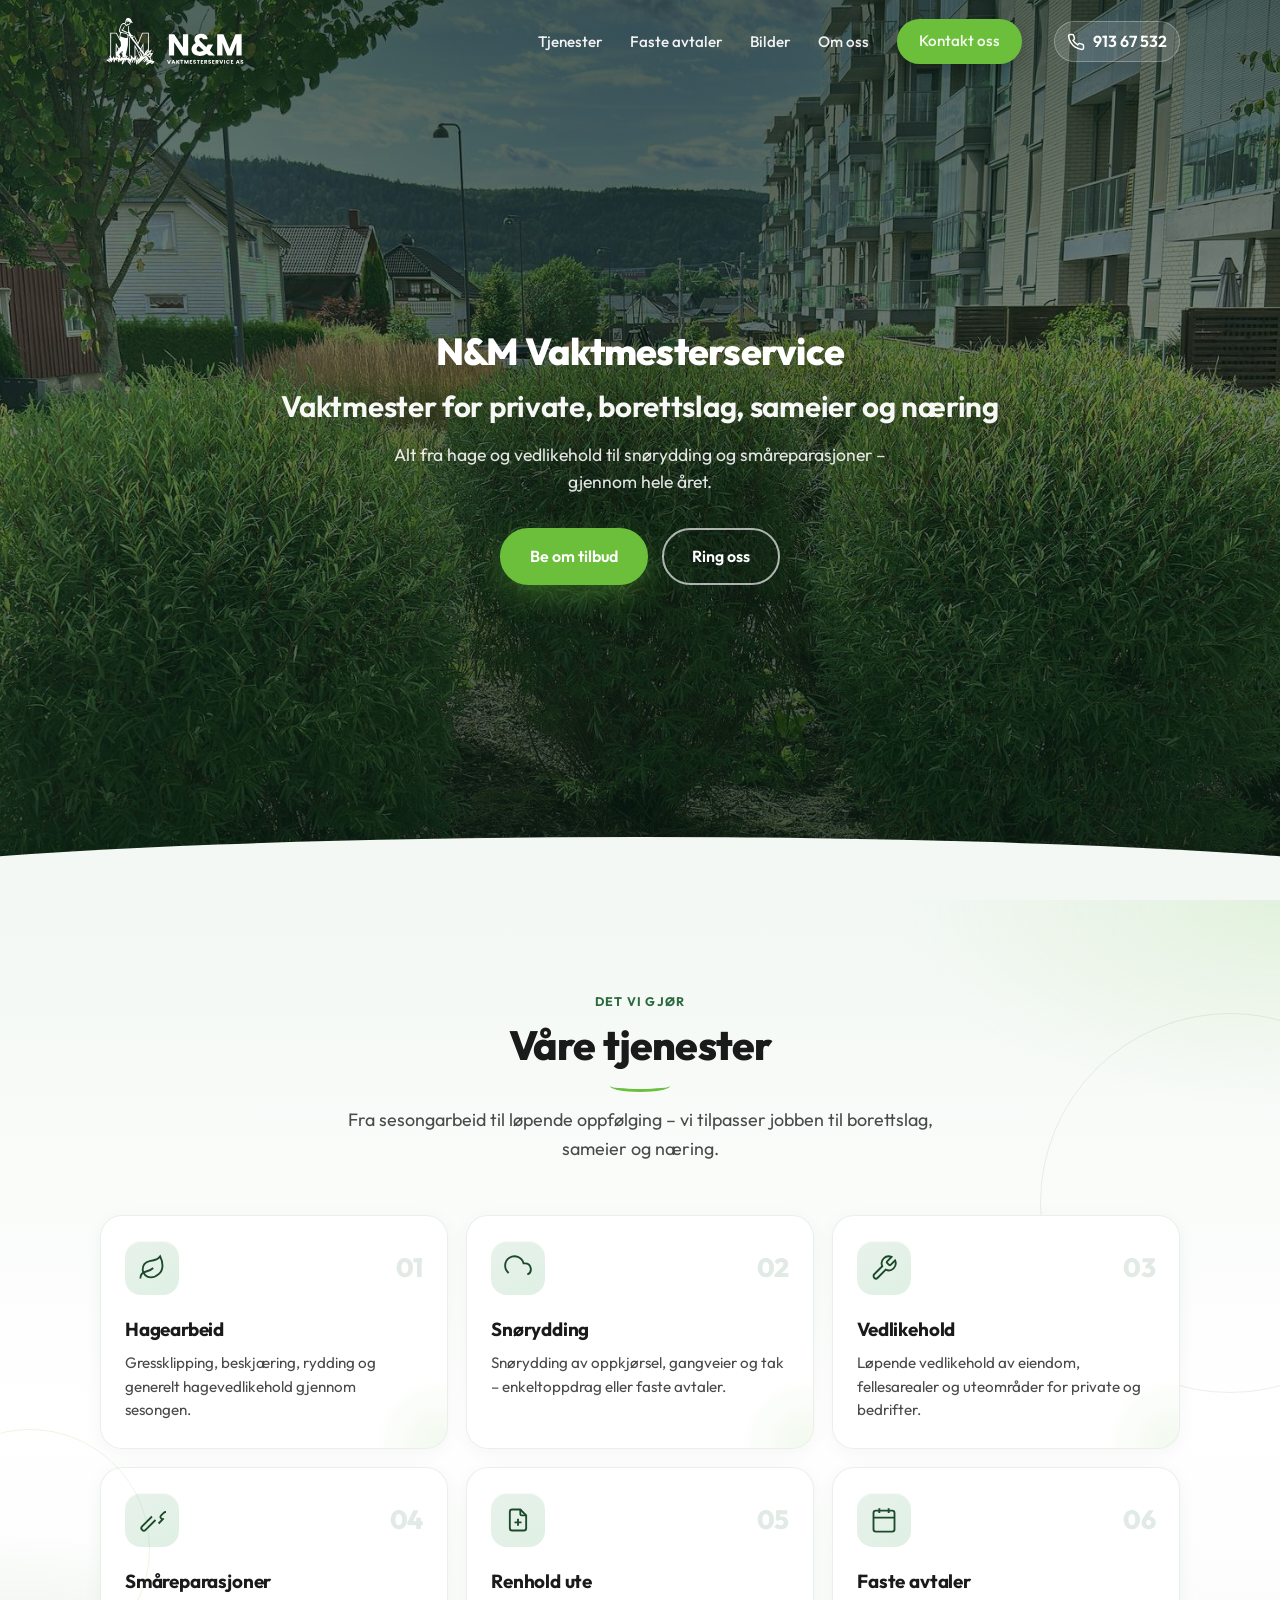
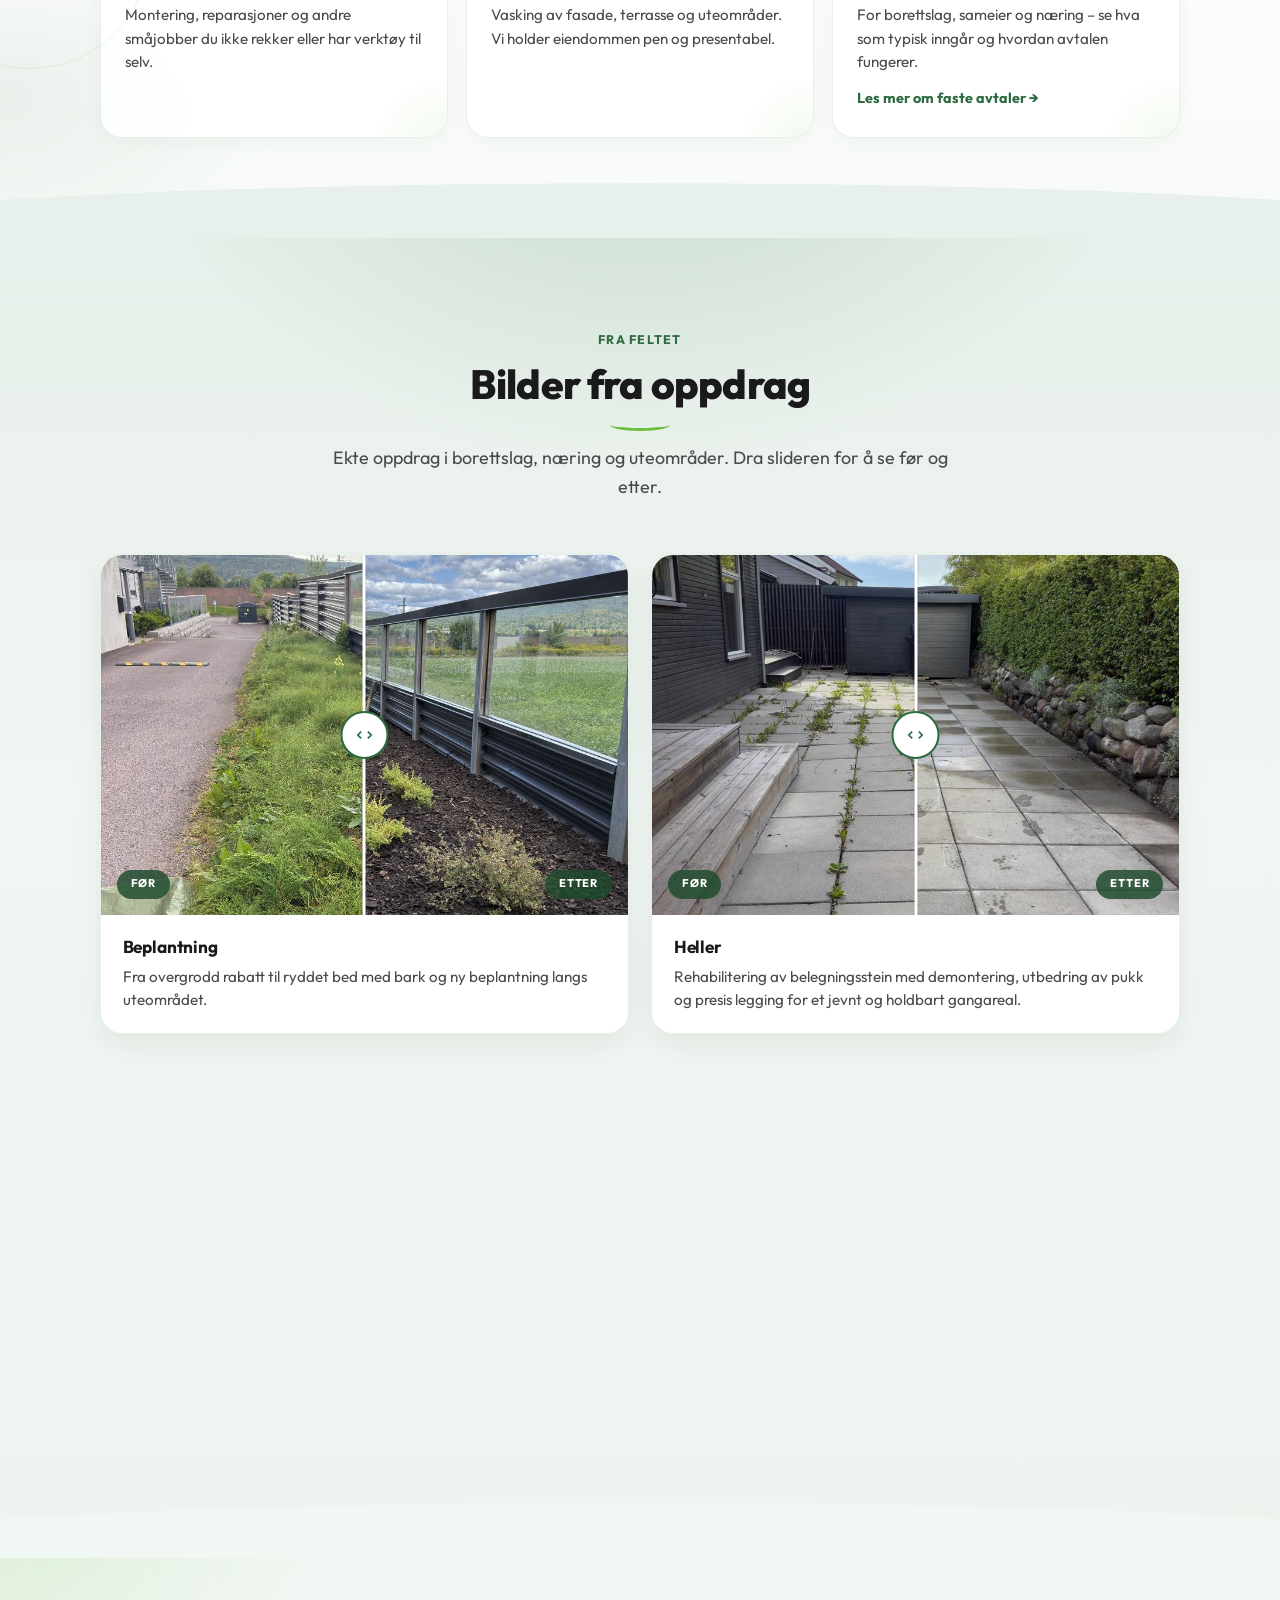
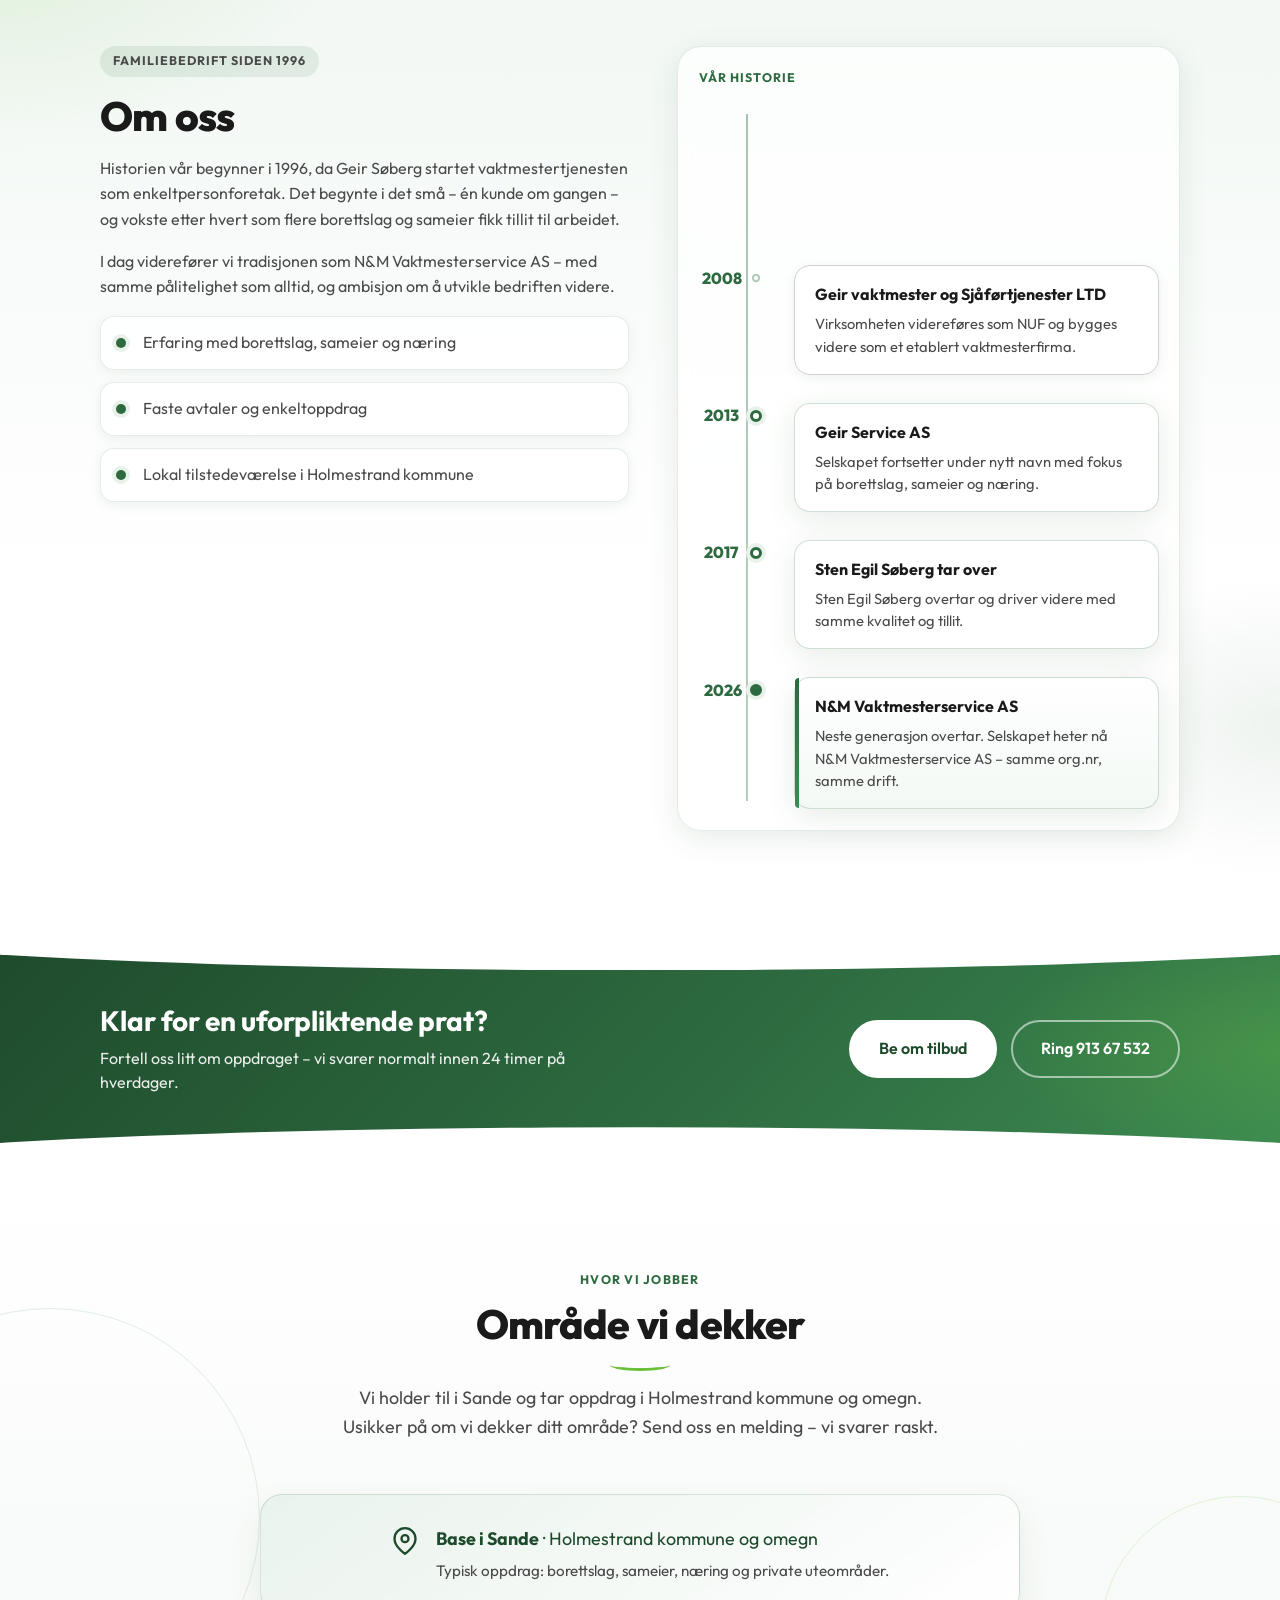
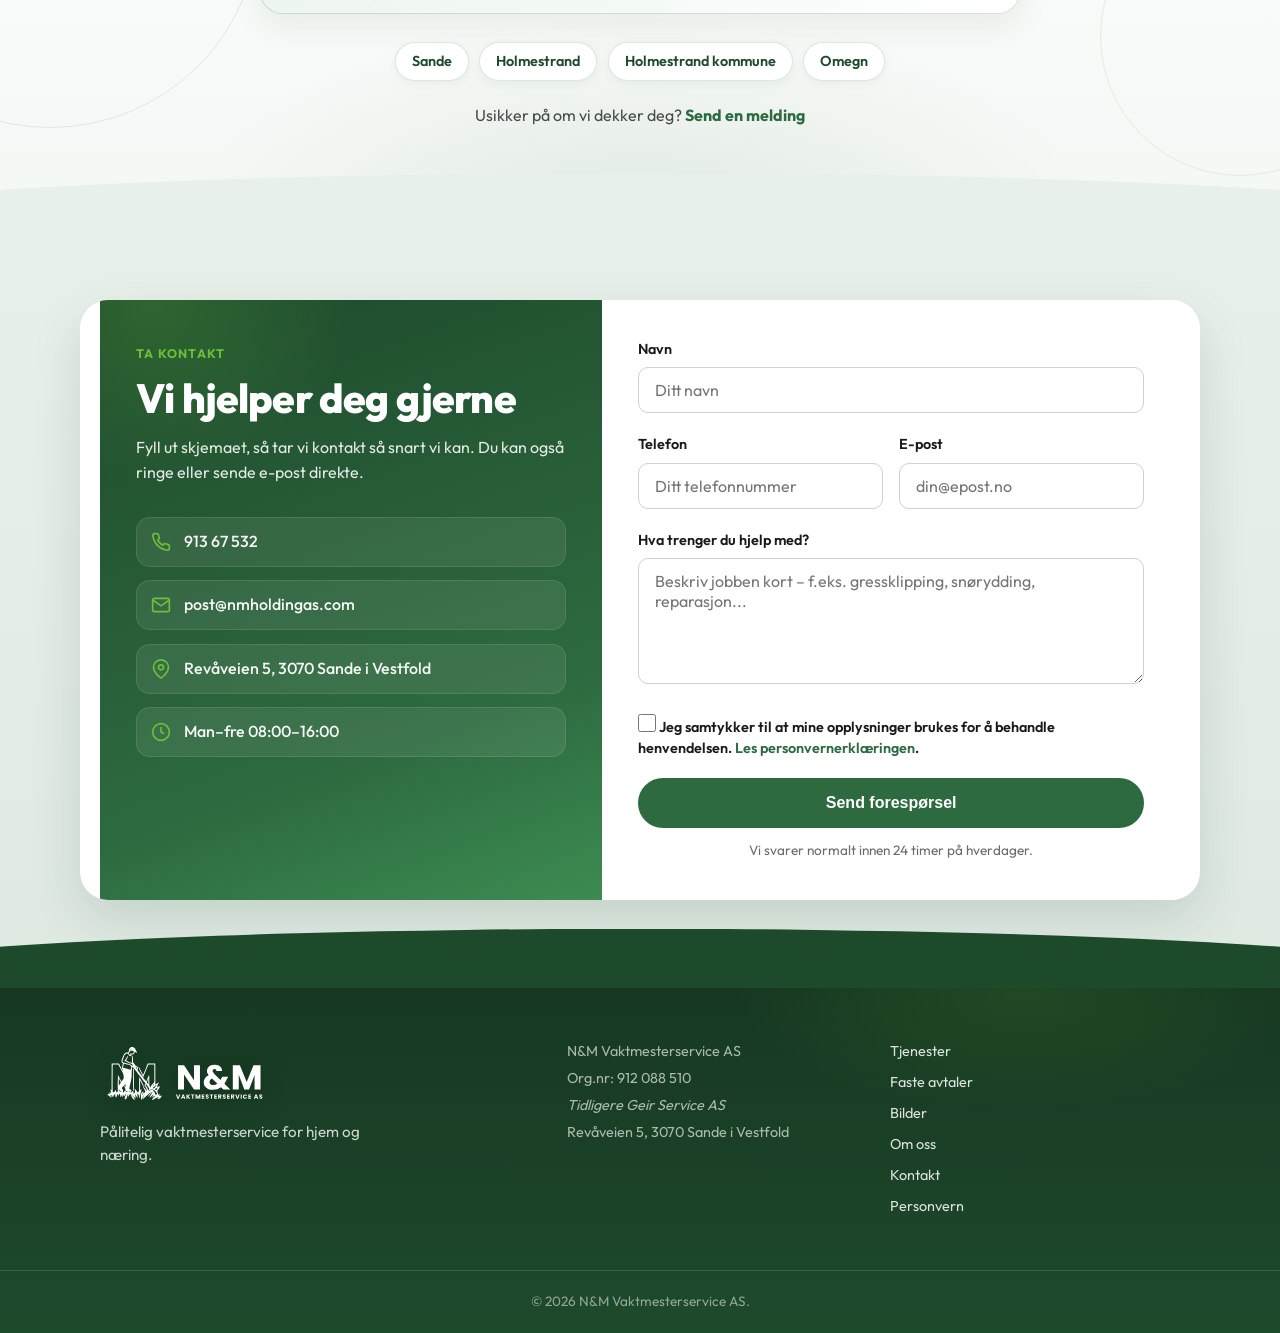
==== index.html @ 5c8522ea "Update legal name to N&M Vaktmesterservice AS after the name change. Keep Geir Service AS as the for" ====
<!DOCTYPE html>
<html lang="nb">
<head>
  <meta charset="UTF-8">
  <meta name="viewport" content="width=device-width, initial-scale=1.0">
  <meta name="description" content="Vaktmester i Sande og Holmestrand kommune. N&M Vaktmesterservice AS tilbyr vedlikehold, snørydding og faste avtaler for borettslag, sameier og næring – siden 1996. Be om tilbud.">
  <meta name="robots" content="index, follow">
  <link rel="canonical" href="https://nmvaktmester.no/">
  <title>Vaktmester Sande &amp; Holmestrand | N&amp;M Vaktmesterservice AS</title>

  <!-- Open Graph (deling i Messenger, Facebook osv.) -->
  <meta property="og:type" content="website">
  <meta property="og:locale" content="nb_NO">
  <meta property="og:site_name" content="N&M Vaktmesterservice AS">
  <meta property="og:title" content="Vaktmester Sande &amp; Holmestrand | N&M Vaktmesterservice AS">
  <meta property="og:description" content="Vedlikehold, snørydding og faste avtaler for borettslag, sameier og næring. Lokal vaktmester siden 1996.">
  <meta property="og:url" content="https://nmvaktmester.no/">
  <meta property="og:image" content="https://nmvaktmester.no/assets/hero/hedge.jpg">
  <meta property="og:image:width" content="1920">
  <meta property="og:image:height" content="1080">

  <!-- Twitter / X -->
  <meta name="twitter:card" content="summary_large_image">
  <meta name="twitter:title" content="Vaktmester Sande &amp; Holmestrand | N&M Vaktmesterservice AS">
  <meta name="twitter:description" content="Vedlikehold, snørydding og faste avtaler for borettslag, sameier og næring. Lokal vaktmester siden 1996.">
  <meta name="twitter:image" content="https://nmvaktmester.no/assets/hero/hedge.jpg">
  <meta name="theme-color" content="#1e4a2c">
  <link rel="preconnect" href="https://fonts.googleapis.com">
  <link rel="preconnect" href="https://fonts.gstatic.com" crossorigin>
  <link href="https://fonts.googleapis.com/css2?family=Outfit:wght@400;500;600;700;800&display=swap" rel="stylesheet">
  <link rel="stylesheet" href="css/style.css">
  <link rel="icon" href="assets/logo/favicon-32.png" type="image/png" sizes="32x32">
  <link rel="apple-touch-icon" href="assets/logo/favicon-180.png">
  <script type="application/ld+json">
  {
    "@context": "https://schema.org",
    "@type": "LocalBusiness",
    "name": "N&M Vaktmesterservice AS",
    "legalName": "N&M Vaktmesterservice AS",
    "alternateName": "Geir Service AS",
    "url": "https://nmvaktmester.no/",
    "telephone": "+4791367532",
    "email": "post@nmholdingas.com",
    "image": "https://nmvaktmester.no/assets/hero/hedge.jpg",
    "description": "Lokal vaktmester i Sande og Holmestrand kommune. Vedlikehold, snørydding og faste avtaler for borettslag, sameier og næring – siden 1996.",
    "address": {
      "@type": "PostalAddress",
      "streetAddress": "Revåveien 5",
      "postalCode": "3070",
      "addressLocality": "Sande i Vestfold",
      "addressRegion": "Vestfold",
      "addressCountry": "NO"
    },
    "areaServed": [
      { "@type": "City", "name": "Sande" },
      { "@type": "City", "name": "Holmestrand" }
    ],
    "openingHoursSpecification": {
      "@type": "OpeningHoursSpecification",
      "dayOfWeek": ["Monday", "Tuesday", "Wednesday", "Thursday", "Friday"],
      "opens": "08:00",
      "closes": "16:00"
    }
  }
  </script>
</head>
<body>

  <div class="scroll-progress" aria-hidden="true">
    <div class="scroll-progress__bar" id="scroll-progress-bar"></div>
  </div>

  <!-- Header -->
  <header class="header">
    <div class="container header__inner">
      <a href="#top" class="header__logo" aria-label="N&M Vaktmesterservice AS">
        <span class="header__logo-marks" aria-hidden="true">
          <img src="assets/logo/logo-hoved-white.svg" alt="" class="header__logo-full header__logo-mark--white" width="150" height="60">
          <img src="assets/logo/logo-hoved-green.svg" alt="" class="header__logo-full header__logo-mark--green" width="150" height="60">
        </span>
      </a>

      <button class="header__menu-btn" aria-label="Åpne meny" aria-expanded="false">
        <span></span>
        <span></span>
        <span></span>
      </button>

      <nav class="header__nav">
        <ul class="header__links">
          <li><a href="#tjenester">Tjenester</a></li>
          <li><a href="faste-avtaler.html">Faste avtaler</a></li>
          <li><a href="#bilder">Bilder</a></li>
          <li><a href="#om-oss">Om oss</a></li>
          <li><a href="#kontakt" class="btn btn--small">Kontakt oss</a></li>
        </ul>
        <a href="tel:+4791367532" class="header__phone">
          <svg width="18" height="18" viewBox="0 0 24 24" fill="none" stroke="currentColor" stroke-width="2" aria-hidden="true">
            <path d="M22 16.92v3a2 2 0 0 1-2.18 2 19.79 19.79 0 0 1-8.63-3.07 19.5 19.5 0 0 1-6-6 19.79 19.79 0 0 1-3.07-8.67A2 2 0 0 1 4.11 2h3a2 2 0 0 1 2 1.72c.127.96.361 1.903.7 2.81a2 2 0 0 1-.45 2.11L8.09 9.91a16 16 0 0 0 6 6l1.27-1.27a2 2 0 0 1 2.11-.45c.907.339 1.85.573 2.81.7A2 2 0 0 1 22 16.92z"/>
          </svg>
          913 67 532
        </a>
      </nav>
    </div>
  </header>

  <!-- Hero -->
  <section class="hero" id="top">
    <div class="hero__media" aria-hidden="true">
      <img
        class="hero__media-img"
        src="assets/hero/hedge.jpg"
        alt=""
        width="1920"
        height="1080"
        fetchpriority="high"
      >
    </div>
    <div class="hero__overlay" aria-hidden="true"></div>

    <div class="container hero__inner">
      <div class="hero__content">
        <p class="hero__brand">N&amp;M Vaktmesterservice</p>
        <h1 class="hero__title">Vaktmester for private, borettslag, sameier og næring</h1>
        <p class="hero__text">
          Alt fra hage og vedlikehold til snørydding og småreparasjoner – gjennom hele året.
        </p>
        <div class="hero__actions">
          <a href="#kontakt" class="btn btn--accent">Be om tilbud</a>
          <a href="tel:+4791367532" class="btn btn--ghost-light">Ring oss</a>
        </div>
      </div>
    </div>
    <div class="curve curve--bottom" aria-hidden="true"></div>
  </section>

  <main>

    <!-- Tjenester -->
    <section class="section section--services" id="tjenester">
      <div class="container">
        <div class="section__header section__header--center">
          <p class="section__eyebrow">Det vi gjør</p>
          <h2 class="section__title">Våre tjenester</h2>
          <p class="section__intro">Fra sesongarbeid til løpende oppfølging – vi tilpasser jobben til borettslag, sameier og næring.</p>
        </div>

        <div class="services">
          <article class="service-card">
            <div class="service-card__top">
              <div class="service-card__icon">
                <svg width="28" height="28" viewBox="0 0 24 24" fill="none" stroke="currentColor" stroke-width="1.6" aria-hidden="true">
                  <path d="M11 20A7 7 0 0 1 9.8 6.1C15.5 5 17 4.48 19 2c1 2 2 4.18 2 8 0 5.5-4.78 10-10 10z"/>
                  <path d="M2 21c0-3 1.85-5.36 5.08-6C9.5 14.52 12 13 13 12"/>
                </svg>
              </div>
              <span class="service-card__num">01</span>
            </div>
            <h3 class="service-card__title">Hagearbeid</h3>
            <p class="service-card__text">Gressklipping, beskjæring, rydding og generelt hagevedlikehold gjennom sesongen.</p>
          </article>

          <article class="service-card">
            <div class="service-card__top">
              <div class="service-card__icon">
                <svg width="28" height="28" viewBox="0 0 24 24" fill="none" stroke="currentColor" stroke-width="1.6" aria-hidden="true">
                  <path d="M20 17.58A5 5 0 0 0 18 8h-1.26A8 8 0 1 0 4 16.25"/>
                  <path d="M8 16h.01M12 18h.01M16 16h.01M8 20h.01M12 22h.01M16 20h.01"/>
                </svg>
              </div>
              <span class="service-card__num">02</span>
            </div>
            <h3 class="service-card__title">Snørydding</h3>
            <p class="service-card__text">Snørydding av oppkjørsel, gangveier og tak – enkeltoppdrag eller faste avtaler.</p>
          </article>

          <article class="service-card">
            <div class="service-card__top">
              <div class="service-card__icon">
                <svg width="28" height="28" viewBox="0 0 24 24" fill="none" stroke="currentColor" stroke-width="1.6" aria-hidden="true">
                  <path d="M14.7 6.3a1 1 0 0 0 0 1.4l1.6 1.6a1 1 0 0 0 1.4 0l3.77-3.77a6 6 0 0 1-7.94 7.94l-6.91 6.91a2.12 2.12 0 0 1-3-3l6.91-6.91a6 6 0 0 1 7.94-7.94l-3.76 3.76z"/>
                </svg>
              </div>
              <span class="service-card__num">03</span>
            </div>
            <h3 class="service-card__title">Vedlikehold</h3>
            <p class="service-card__text">Løpende vedlikehold av eiendom, fellesarealer og uteområder for private og bedrifter.</p>
          </article>

          <article class="service-card">
            <div class="service-card__top">
              <div class="service-card__icon">
                <svg width="28" height="28" viewBox="0 0 24 24" fill="none" stroke="currentColor" stroke-width="1.6" aria-hidden="true">
                  <path d="M15 12l-8.5 8.5c-.83.83-2.17.83-3 0h0c-.83-.83-.83-2.17 0-3L12 9"/>
                  <path d="M17.64 15L22 10.64"/>
                  <path d="M20.91 11.7l-1.25-1.25c-.6-.6-.6-1.56 0-2.16l2.6-2.6a2 2 0 0 1 2.83 0l1.25 1.25"/>
                </svg>
              </div>
              <span class="service-card__num">04</span>
            </div>
            <h3 class="service-card__title">Småreparasjoner</h3>
            <p class="service-card__text">Montering, reparasjoner og andre småjobber du ikke rekker eller har verktøy til selv.</p>
          </article>

          <article class="service-card">
            <div class="service-card__top">
              <div class="service-card__icon">
                <svg width="28" height="28" viewBox="0 0 24 24" fill="none" stroke="currentColor" stroke-width="1.6" aria-hidden="true">
                  <path d="M14 3v4a1 1 0 0 0 1 1h4"/>
                  <path d="M17 21H7a2 2 0 0 1-2-2V5a2 2 0 0 1 2-2h7l5 5v11a2 2 0 0 1-2 2z"/>
                  <path d="M12 11v6M9 14h6"/>
                </svg>
              </div>
              <span class="service-card__num">05</span>
            </div>
            <h3 class="service-card__title">Renhold ute</h3>
            <p class="service-card__text">Vasking av fasade, terrasse og uteområder. Vi holder eiendommen pen og presentabel.</p>
          </article>

          <a href="faste-avtaler.html" class="service-card service-card--link">
            <div class="service-card__top">
              <div class="service-card__icon">
                <svg width="28" height="28" viewBox="0 0 24 24" fill="none" stroke="currentColor" stroke-width="1.6" aria-hidden="true">
                  <rect x="3" y="4" width="18" height="18" rx="2"/>
                  <path d="M16 2v4M8 2v4M3 10h18"/>
                  <path d="M8 14h.01M12 14h.01M16 14h.01M8 18h.01M12 18h.01"/>
                </svg>
              </div>
              <span class="service-card__num">06</span>
            </div>
            <h3 class="service-card__title">Faste avtaler</h3>
            <p class="service-card__text">For borettslag, sameier og næring – se hva som typisk inngår og hvordan avtalen fungerer.</p>
            <span class="service-card__cta">Les mer om faste avtaler →</span>
          </a>
        </div>
      </div>
      <div class="curve curve--bottom" aria-hidden="true"></div>
    </section>

    <!-- Bilder -->
    <section class="section section--work" id="bilder">
      <div class="container">
        <div class="section__header section__header--center">
          <p class="section__eyebrow">Fra feltet</p>
          <h2 class="section__title">Bilder fra oppdrag</h2>
          <p class="section__intro">Ekte oppdrag i borettslag, næring og uteområder. Dra slideren for å se før og etter.</p>
        </div>

        <div class="work">
          <div class="work-gallery">
            <figure class="work-card work-card--compare">
              <div class="work-card__image">
                <div class="compare compare--hint" aria-label="Før og etter beplantning. Dra for å se forskjellen.">
                  <img class="compare__before" src="assets/arbeid/beplantning-foer.jpg" alt="Før: overgrodd rabatt med ugress langs gjerde" width="900" height="1200">
                  <img class="compare__after" src="assets/arbeid/beplantning-etter.jpg" alt="" width="900" height="1200" aria-hidden="true">
                  <div class="compare__divider" aria-hidden="true">
                    <div class="compare__handle">
                      <svg width="20" height="20" viewBox="0 0 24 24" fill="none" stroke="currentColor" stroke-width="2" aria-hidden="true">
                        <path d="M8 8l-4 4 4 4M16 8l4 4-4 4"/>
                      </svg>
                    </div>
                  </div>
                  <span class="compare__label compare__label--before">Før</span>
                  <span class="compare__label compare__label--after">Etter</span>
                </div>
              </div>
              <figcaption class="work-card__caption">
                <h3 class="work-card__title">Beplantning</h3>
                <p class="work-card__text">Fra overgrodd rabatt til ryddet bed med bark og ny beplantning langs uteområdet.</p>
              </figcaption>
            </figure>

            <figure class="work-card work-card--compare">
              <div class="work-card__image">
                <div class="compare compare--hint" aria-label="Før og etter sammenligning. Dra for å se forskjellen.">
                  <img class="compare__before" src="assets/arbeid/foer-etter-before.jpg" alt="Før opprydding av heller" width="900" height="1200">
                  <img class="compare__after" src="assets/arbeid/foer-etter-after.jpg" alt="" width="900" height="1200" aria-hidden="true">
                  <div class="compare__divider" aria-hidden="true">
                    <div class="compare__handle">
                      <svg width="20" height="20" viewBox="0 0 24 24" fill="none" stroke="currentColor" stroke-width="2" aria-hidden="true">
                        <path d="M8 8l-4 4 4 4M16 8l4 4-4 4"/>
                      </svg>
                    </div>
                  </div>
                  <span class="compare__label compare__label--before">Før</span>
                  <span class="compare__label compare__label--after">Etter</span>
                </div>
              </div>
              <figcaption class="work-card__caption">
                <h3 class="work-card__title">Heller</h3>
                <p class="work-card__text">Rehabilitering av belegningsstein med demontering, utbedring av pukk og presis legging for et jevnt og holdbart gangareal.</p>
              </figcaption>
            </figure>

            <figure class="work-card">
              <div class="work-card__image">
                <img src="assets/arbeid/hekktrimming.jpg" alt="Hekktrimming ved borettslag" width="768" height="1024" loading="lazy">
              </div>
              <figcaption class="work-card__caption">
                <h3 class="work-card__title">Hekk og vegetasjon</h3>
                <p class="work-card__text">Hekktrimming og stell av grøntarealer for borettslag og sameier i området.</p>
              </figcaption>
            </figure>

            <figure class="work-card">
              <div class="work-card__image">
                <img src="assets/arbeid/uteomrade-vedlikehold.jpg" alt="Vedlikehold av blomsterbed ved næringsbygg" width="768" height="1024" loading="lazy">
              </div>
              <figcaption class="work-card__caption">
                <h3 class="work-card__title">Uteområder og næring</h3>
                <p class="work-card__text">Vedlikehold av utearealer for næring og fellesområder – gjennom hele sesongen.</p>
              </figcaption>
            </figure>
          </div>
        </div>
      </div>
      <div class="curve curve--bottom" aria-hidden="true"></div>
    </section>

    <!-- Om oss -->
    <section class="section section--about" id="om-oss">
      <div class="container about">
        <div class="about__content">
          <p class="about__label">Familiebedrift siden 1996</p>
          <h2 class="section__title">Om oss</h2>
          <p>
            Historien vår begynner i 1996, da Geir Søberg startet vaktmestertjenesten som enkeltpersonforetak.
            Det begynte i det små – én kunde om gangen – og vokste etter hvert som flere borettslag
            og sameier fikk tillit til arbeidet.
          </p>
          <p>
            I dag viderefører vi tradisjonen som N&amp;M Vaktmesterservice AS – med samme pålitelighet
            som alltid, og ambisjon om å utvikle bedriften videre.
          </p>

          <ul class="about__list">
            <li>Erfaring med borettslag, sameier og næring</li>
            <li>Faste avtaler og enkeltoppdrag</li>
            <li>Lokal tilstedeværelse i Holmestrand kommune</li>
          </ul>
        </div>

        <div class="about__timeline-wrap">
          <p class="about__timeline-label">Vår historie</p>
          <div class="timeline" aria-label="Bedriftens historie">
            <article class="timeline__item">
              <span class="timeline__year">1996</span>
              <div class="timeline__content">
                <h3 class="timeline__title">Geir Søberg grunnlegger</h3>
                <p>Vaktmestertjenesten startes som enkeltpersonforetak og vokser gradvis med flere kunder.</p>
              </div>
            </article>

            <article class="timeline__item">
              <span class="timeline__year">2008</span>
              <div class="timeline__content">
                <h3 class="timeline__title">Geir vaktmester og Sjåførtjenester LTD</h3>
                <p>Virksomheten videreføres som NUF og bygges videre som et etablert vaktmesterfirma.</p>
              </div>
            </article>

            <article class="timeline__item">
              <span class="timeline__year">2013</span>
              <div class="timeline__content">
                <h3 class="timeline__title">Geir Service AS</h3>
                <p>Selskapet fortsetter under nytt navn med fokus på borettslag, sameier og næring.</p>
              </div>
            </article>

            <article class="timeline__item">
              <span class="timeline__year">2017</span>
              <div class="timeline__content">
                <h3 class="timeline__title">Sten Egil Søberg tar over</h3>
                <p>Sten Egil Søberg overtar og driver videre med samme kvalitet og tillit.</p>
              </div>
            </article>

            <article class="timeline__item timeline__item--current">
              <span class="timeline__year">2026</span>
              <div class="timeline__content">
                <h3 class="timeline__title">N&amp;M Vaktmesterservice AS</h3>
                <p>Neste generasjon overtar. Selskapet heter nå N&amp;M Vaktmesterservice AS – samme org.nr, samme drift.</p>
              </div>
            </article>
          </div>
        </div>
      </div>
    </section>

    <!-- Tillitsstripe -->
    <section class="trust-strip" aria-label="Be om tilbud">
      <div class="curve curve--top" aria-hidden="true"></div>
      <div class="container trust-strip__inner">
        <div class="trust-strip__copy">
          <h2 class="trust-strip__title">Klar for en uforpliktende prat?</h2>
          <p class="trust-strip__text">
            Fortell oss litt om oppdraget – vi svarer normalt innen 24 timer på hverdager.
          </p>
        </div>
        <div class="trust-strip__actions">
          <a href="#kontakt" class="btn btn--light">Be om tilbud</a>
          <a href="tel:+4791367532" class="btn btn--ghost">Ring 913 67 532</a>
        </div>
      </div>
      <div class="curve curve--bottom" aria-hidden="true"></div>
    </section>

    <!-- Område -->
    <section class="section section--area" id="omrade">
      <div class="container">
        <div class="section__header section__header--center">
          <p class="section__eyebrow">Hvor vi jobber</p>
          <h2 class="section__title">Område vi dekker</h2>
          <p class="section__intro">
            Vi holder til i Sande og tar oppdrag i Holmestrand kommune og omegn.
            Usikker på om vi dekker ditt område? Send oss en melding – vi svarer raskt.
          </p>
        </div>

        <div class="area">
          <div class="area-box">
            <svg width="24" height="24" viewBox="0 0 24 24" fill="none" stroke="currentColor" stroke-width="2" aria-hidden="true">
              <path d="M21 10c0 7-9 13-9 13s-9-6-9-13a9 9 0 0 1 18 0z"/>
              <circle cx="12" cy="10" r="3"/>
            </svg>
            <div>
              <p><strong>Base i Sande</strong> · Holmestrand kommune og omegn</p>
              <p class="area-box__note">Typisk oppdrag: borettslag, sameier, næring og private uteområder.</p>
            </div>
          </div>

          <ul class="area-pills">
            <li>Sande</li>
            <li>Holmestrand</li>
            <li>Holmestrand kommune</li>
            <li>Omegn</li>
          </ul>

          <p class="area-cta">
            Usikker på om vi dekker deg?
            <a href="#kontakt">Send en melding</a>
          </p>
        </div>
      </div>
      <div class="curve curve--bottom" aria-hidden="true"></div>
    </section>

    <!-- Kontakt -->
    <section class="section section--contact" id="kontakt">
      <div class="container contact">
        <div class="contact__info">
          <p class="section__eyebrow section__eyebrow--on-dark">Ta kontakt</p>
          <h2 class="section__title">Vi hjelper deg gjerne</h2>
          <p class="contact__intro">
            Fyll ut skjemaet, så tar vi kontakt så snart vi kan. Du kan også ringe eller sende e-post direkte.
          </p>

          <div class="contact__details">
            <a href="tel:+4791367532" class="contact__item">
              <svg width="20" height="20" viewBox="0 0 24 24" fill="none" stroke="currentColor" stroke-width="2" aria-hidden="true">
                <path d="M22 16.92v3a2 2 0 0 1-2.18 2 19.79 19.79 0 0 1-8.63-3.07 19.5 19.5 0 0 1-6-6 19.79 19.79 0 0 1-3.07-8.67A2 2 0 0 1 4.11 2h3a2 2 0 0 1 2 1.72c.127.96.361 1.903.7 2.81a2 2 0 0 1-.45 2.11L8.09 9.91a16 16 0 0 0 6 6l1.27-1.27a2 2 0 0 1 2.11-.45c.907.339 1.85.573 2.81.7A2 2 0 0 1 22 16.92z"/>
              </svg>
              <span>913 67 532</span>
            </a>
            <a href="mailto:post@nmholdingas.com" class="contact__item">
              <svg width="20" height="20" viewBox="0 0 24 24" fill="none" stroke="currentColor" stroke-width="2" aria-hidden="true">
                <path d="M4 4h16c1.1 0 2 .9 2 2v12c0 1.1-.9 2-2 2H4c-1.1 0-2-.9-2-2V6c0-1.1.9-2 2-2z"/>
                <polyline points="22,6 12,13 2,6"/>
              </svg>
              <span>post@nmholdingas.com</span>
            </a>
            <div class="contact__item">
              <svg width="20" height="20" viewBox="0 0 24 24" fill="none" stroke="currentColor" stroke-width="2" aria-hidden="true">
                <path d="M21 10c0 7-9 13-9 13s-9-6-9-13a9 9 0 0 1 18 0z"/>
                <circle cx="12" cy="10" r="3"/>
              </svg>
              <span>Revåveien 5, 3070 Sande i Vestfold</span>
            </div>
            <div class="contact__item">
              <svg width="20" height="20" viewBox="0 0 24 24" fill="none" stroke="currentColor" stroke-width="2" aria-hidden="true">
                <circle cx="12" cy="12" r="10"/>
                <polyline points="12 6 12 12 16 14"/>
              </svg>
              <span>Man–fre 08:00–16:00</span>
            </div>
          </div>
        </div>

        <form class="contact__form" id="contact-form" action="https://formspree.io/f/mykdepdl" method="POST">
          <input type="hidden" name="_subject" value="Ny forespørsel fra nettsiden">
          <div class="form-group">
            <label for="name">Navn</label>
            <input type="text" id="name" name="name" required placeholder="Ditt navn">
          </div>
          <div class="form-row">
            <div class="form-group">
              <label for="phone">Telefon</label>
              <input type="tel" id="phone" name="phone" required placeholder="Ditt telefonnummer">
            </div>
            <div class="form-group">
              <label for="email">E-post</label>
              <input type="email" id="email" name="email" placeholder="din@epost.no">
            </div>
          </div>
          <div class="form-group">
            <label for="message">Hva trenger du hjelp med?</label>
            <textarea id="message" name="message" rows="5" required placeholder="Beskriv jobben kort – f.eks. gressklipping, snørydding, reparasjon..."></textarea>
          </div>
          <div class="form-group form-consent">
            <label class="form-consent__label">
              <input type="checkbox" name="samtykke" value="Ja" required>
              <span>
                Jeg samtykker til at mine opplysninger brukes for å behandle henvendelsen.
                <a href="personvern.html">Les personvernerklæringen</a>.
              </span>
            </label>
          </div>
          <button type="submit" class="btn btn--full" id="contact-submit">Send forespørsel</button>
          <p class="form-note" id="form-status">Vi svarer normalt innen 24 timer på hverdager.</p>
        </form>
      </div>
      <div class="curve curve--bottom" aria-hidden="true"></div>
    </section>

  </main>

  <!-- Footer -->
  <footer class="footer">
    <div class="container footer__inner">
      <div class="footer__brand">
        <a href="#top" class="footer__logo" aria-label="N&M Vaktmesterservice AS">
          <img src="assets/logo/logo-hoved-white.svg" alt="" class="footer__logo-full" width="170" height="68">
        </a>
        <p class="footer__pitch">Pålitelig vaktmesterservice for hjem og næring.</p>
      </div>
      <div class="footer__info">
        <p>N&amp;M Vaktmesterservice AS</p>
        <p>Org.nr: 912 088 510</p>
        <p class="footer__legal-note">Tidligere Geir Service AS</p>
        <p>Revåveien 5, 3070 Sande i Vestfold</p>
      </div>
      <div class="footer__links">
        <a href="#tjenester">Tjenester</a>
        <a href="faste-avtaler.html">Faste avtaler</a>
        <a href="#bilder">Bilder</a>
        <a href="#om-oss">Om oss</a>
        <a href="#kontakt">Kontakt</a>
        <a href="personvern.html">Personvern</a>
      </div>
    </div>
    <div class="footer__bottom">
      <div class="container">
        <p>&copy; 2026 N&amp;M Vaktmesterservice AS.</p>
      </div>
    </div>
  </footer>

  <script src="js/main.js"></script>
</body>
</html>
---- css/style.css ----
/* =============================================
   N&M Vaktmesterservice AS – Design A
   ============================================= */

:root {
  --green: #2d6a3f;
  --green-light: #3d8b52;
  --green-pale: #e8f2eb;
  --green-dark: #1e4a2c;
  --green-accent: #6bbf3a;
  --green-accent-hover: #5aab2e;
  --black: #1a1a1a;
  --gray-700: #4a4a4a;
  --gray-500: #6b6b6b;
  --gray-300: #d4d0cb;
  --gray-100: #f5f3f0;
  --white: #ffffff;
  --shadow: 0 8px 30px rgba(30, 74, 44, 0.1);
  --shadow-sm: 0 3px 12px rgba(30, 74, 44, 0.07);
  --radius: 16px;
  --radius-sm: 10px;
  --radius-pill: 999px;
  --font: "Outfit", "Segoe UI", sans-serif;
  --max-width: 1120px;
  --header-height: 84px;
  --curve-height: 56px;
  --surface-services: #f3f8f4;
  --surface-work: #e7f0ea;
  --surface-about: #f1f7f3;
  --surface-area: #ffffff;
  --surface-contact: #e8f0ea;
}

*, *::before, *::after {
  box-sizing: border-box;
  margin: 0;
  padding: 0;
}

html {
  scroll-behavior: smooth;
  scroll-padding-top: var(--header-height);
}

body {
  font-family: var(--font);
  font-size: 1rem;
  line-height: 1.6;
  color: var(--black);
  background: var(--white);
}

.scroll-progress {
  position: fixed;
  top: 0;
  left: 0;
  right: 0;
  height: 3px;
  z-index: 200;
  pointer-events: none;
  background: transparent;
}

.scroll-progress__bar {
  height: 100%;
  width: 0%;
  background: linear-gradient(90deg, var(--green-dark), var(--green-light));
  box-shadow: 0 0 10px rgba(45, 106, 63, 0.35);
  transition: width 0.08s linear;
}

img {
  max-width: 100%;
  height: auto;
  display: block;
}

a {
  color: var(--green);
  text-decoration: none;
  transition: color 0.2s;
}

a:hover {
  color: var(--green-light);
}

:focus-visible {
  outline: 2px solid var(--green-accent);
  outline-offset: 3px;
}

.btn:focus-visible,
.header__menu-btn:focus-visible {
  outline-offset: 4px;
}

.container {
  width: 100%;
  max-width: var(--max-width);
  margin: 0 auto;
  padding: 0 1.25rem;
}

/* Buttons */
.btn {
  position: relative;
  overflow: hidden;
  display: inline-flex;
  align-items: center;
  justify-content: center;
  gap: 0.5rem;
  padding: 0.875rem 1.75rem;
  font-size: 1rem;
  font-weight: 600;
  color: var(--white);
  background: var(--green);
  border: 2px solid var(--green);
  border-radius: var(--radius-pill);
  cursor: pointer;
  transition: background 0.2s, border-color 0.2s, transform 0.15s, box-shadow 0.2s;
}

.btn::before {
  content: "";
  position: absolute;
  top: 0;
  left: -120%;
  width: 70%;
  height: 100%;
  background: linear-gradient(100deg, transparent, rgba(255, 255, 255, 0.28), transparent);
  transform: skewX(-20deg);
  transition: left 0.55s ease;
  pointer-events: none;
}

.btn:hover {
  background: var(--green-light);
  border-color: var(--green-light);
  color: var(--white);
  transform: translateY(-1px);
  box-shadow: var(--shadow-sm);
}

.btn:hover::before {
  left: 140%;
}

.btn--outline {
  background: transparent;
  color: var(--green);
}

.btn--outline:hover {
  background: var(--green-pale);
  color: var(--green-dark);
  border-color: var(--green);
}

.btn--small {
  padding: 0.5rem 1.25rem;
  font-size: 0.9rem;
}

.btn--full {
  width: 100%;
}

.btn--accent {
  background: var(--green-accent);
  border-color: var(--green-accent);
  color: var(--white);
  box-shadow: 0 10px 28px rgba(107, 191, 58, 0.35);
}

.btn--accent:hover {
  background: var(--green-accent-hover);
  border-color: var(--green-accent-hover);
  color: var(--white);
  box-shadow: 0 14px 32px rgba(107, 191, 58, 0.42);
}

.btn--ghost-light {
  background: transparent;
  border-color: rgba(255, 255, 255, 0.65);
  color: var(--white);
}

.btn--ghost-light:hover {
  background: rgba(255, 255, 255, 0.12);
  border-color: var(--white);
  color: var(--white);
}

/* Header */
.header {
  position: fixed;
  top: 0;
  left: 0;
  right: 0;
  z-index: 100;
  height: var(--header-height);
  background: transparent;
  border-bottom: 1px solid transparent;
  transition: background 0.3s ease, border-color 0.3s ease, box-shadow 0.3s ease, backdrop-filter 0.3s ease;
}

.header--scrolled,
.header--solid {
  background: rgba(255, 255, 255, 0.92);
  border-bottom-color: rgba(45, 106, 63, 0.12);
  box-shadow: 0 10px 28px rgba(30, 74, 44, 0.1);
  backdrop-filter: blur(16px);
  -webkit-backdrop-filter: blur(16px);
}

.header--open {
  background: rgba(255, 255, 255, 0.98);
  border-bottom-color: rgba(45, 106, 63, 0.12);
  backdrop-filter: blur(16px);
  -webkit-backdrop-filter: blur(16px);
}

.header__inner {
  position: relative;
  z-index: 2;
  display: flex;
  align-items: center;
  justify-content: space-between;
  height: 100%;
}

.header__logo {
  display: flex;
  align-items: center;
  gap: 0.85rem;
  color: var(--white);
  flex-shrink: 0;
  animation: riseIn 0.55s ease both;
  transition: transform 0.25s ease, color 0.25s ease;
}

.header__logo:hover {
  color: var(--white);
  transform: translateY(-1px);
}

.header--scrolled .header__logo,
.header--solid .header__logo,
.header--open .header__logo {
  color: var(--black);
}

.header--scrolled .header__logo:hover,
.header--solid .header__logo:hover,
.header--open .header__logo:hover {
  color: var(--black);
}

.header__logo-marks {
  position: relative;
  width: 150px;
  height: 60px;
  flex-shrink: 0;
}

.header__logo-full {
  width: 150px;
  height: 60px;
  display: block;
  object-fit: contain;
  object-position: left center;
  transition: transform 0.35s ease, filter 0.3s ease, opacity 0.25s ease;
}

.header__logo-mark--green {
  position: absolute;
  inset: 0;
  opacity: 0;
  pointer-events: none;
  filter: drop-shadow(0 4px 10px rgba(45, 106, 63, 0.18));
}

.header__logo-mark--white {
  position: relative;
  opacity: 1;
  filter: drop-shadow(0 4px 12px rgba(0, 0, 0, 0.28));
}

.header__logo:hover .header__logo-full {
  transform: scale(1.03);
}

.header--scrolled .header__logo-mark--green,
.header--solid .header__logo-mark--green,
.header--open .header__logo-mark--green {
  opacity: 1;
  pointer-events: auto;
}

.header--scrolled .header__logo-mark--white,
.header--solid .header__logo-mark--white,
.header--open .header__logo-mark--white {
  opacity: 0;
  pointer-events: none;
}

.header__menu-btn {
  display: none;
  flex-direction: column;
  gap: 5px;
  background: none;
  border: none;
  cursor: pointer;
  padding: 4px;
}

.header__menu-btn span {
  display: block;
  width: 24px;
  height: 2px;
  background: var(--white);
  border-radius: 2px;
  transition: transform 0.3s, opacity 0.3s, background 0.25s ease;
}

.header--scrolled .header__menu-btn span,
.header--solid .header__menu-btn span,
.header--open .header__menu-btn span {
  background: var(--black);
}

.header__nav {
  display: flex;
  align-items: center;
  gap: 2rem;
}

.header__links {
  display: flex;
  align-items: center;
  gap: 1.75rem;
  list-style: none;
}

.header__links li {
  animation: riseIn 0.55s ease both;
}

.header__links li:nth-child(1) { animation-delay: 0.08s; }
.header__links li:nth-child(2) { animation-delay: 0.14s; }
.header__links li:nth-child(3) { animation-delay: 0.2s; }
.header__links li:nth-child(4) { animation-delay: 0.26s; }
.header__links li:nth-child(5) { animation-delay: 0.32s; }

.header__links a {
  position: relative;
  color: rgba(255, 255, 255, 0.92);
  font-weight: 500;
  font-size: 0.95rem;
  transition: color 0.2s ease;
}

.header--scrolled .header__links a:not(.btn),
.header--solid .header__links a:not(.btn),
.header--open .header__links a:not(.btn) {
  color: var(--black);
}

.header__links a:not(.btn)::after {
  content: "";
  position: absolute;
  left: 0;
  bottom: -0.35rem;
  width: 100%;
  height: 2px;
  background: var(--green-accent);
  border-radius: 999px;
  transform: scaleX(0);
  transform-origin: left;
  transition: transform 0.25s ease;
}

.header__links a:not(.btn):hover {
  color: var(--white);
}

.header--scrolled .header__links a:not(.btn):hover,
.header--solid .header__links a:not(.btn):hover,
.header--open .header__links a:not(.btn):hover {
  color: var(--green);
}

.header__links a:not(.btn):hover::after {
  transform: scaleX(1);
}

.header__links .btn {
  box-shadow: 0 8px 18px rgba(0, 0, 0, 0.18);
  background: var(--green-accent);
  border-color: var(--green-accent);
  transition: background 0.2s, border-color 0.2s, transform 0.2s, box-shadow 0.2s;
}

.header__links .btn:hover {
  background: var(--green-accent-hover);
  border-color: var(--green-accent-hover);
  transform: translateY(-2px);
  box-shadow: 0 12px 24px rgba(107, 191, 58, 0.35);
}

.header__phone {
  display: flex;
  align-items: center;
  gap: 0.5rem;
  font-weight: 600;
  color: var(--white);
  white-space: nowrap;
  animation: riseIn 0.55s ease 0.36s both;
  padding: 0.4rem 0.75rem;
  border-radius: var(--radius-pill);
  background: rgba(255, 255, 255, 0.12);
  border: 1px solid rgba(255, 255, 255, 0.28);
  transition: color 0.2s ease, transform 0.2s ease, background 0.2s ease, box-shadow 0.2s ease, border-color 0.2s ease;
}

.header__phone:hover {
  color: var(--white);
  background: rgba(255, 255, 255, 0.2);
  transform: translateY(-1px);
}

.header--scrolled .header__phone,
.header--solid .header__phone,
.header--open .header__phone {
  color: var(--green);
  background: rgba(255, 255, 255, 0.45);
  border-color: rgba(45, 106, 63, 0.12);
}

.header--scrolled .header__phone:hover,
.header--solid .header__phone:hover,
.header--open .header__phone:hover {
  color: var(--green-dark);
  background: rgba(255, 255, 255, 0.85);
  box-shadow: var(--shadow-sm);
}

/* Hero */
.hero {
  position: relative;
  isolation: isolate;
  display: flex;
  align-items: center;
  min-height: 100vh;
  min-height: 100svh;
  padding: calc(var(--header-height) + 2.5rem) 0 calc(5rem + 28px);
  overflow: hidden;
  color: var(--white);
}

.hero .curve--bottom {
  background: var(--surface-services);
  height: 64px;
  z-index: 5;
}

.hero__media {
  position: absolute;
  inset: 0;
  z-index: -2;
}

.hero__media-img {
  width: 100%;
  height: 100%;
  object-fit: cover;
  object-position: center center;
  transform: scale(1.04);
  animation: heroZoom 18s ease-in-out infinite alternate;
}

.hero__overlay {
  position: absolute;
  inset: 0;
  z-index: -1;
  background:
    linear-gradient(180deg, rgba(8, 28, 16, 0.68) 0%, rgba(8, 28, 16, 0.52) 40%, rgba(8, 28, 16, 0.78) 100%),
    radial-gradient(ellipse at 50% 35%, rgba(0, 0, 0, 0.22), transparent 58%);
}

.hero__inner {
  position: relative;
  z-index: 1;
  width: 100%;
  display: flex;
  justify-content: center;
  text-align: center;
}

.hero__content {
  max-width: 760px;
  animation: riseIn 0.8s ease 0.12s both;
}

.hero__brand {
  font-size: clamp(1.6rem, 3.4vw, 2.35rem);
  font-weight: 800;
  letter-spacing: -0.02em;
  line-height: 1.1;
  margin-bottom: 1rem;
  color: var(--white);
  text-shadow: 0 8px 28px rgba(0, 0, 0, 0.28);
}

.hero__title {
  font-size: clamp(1.35rem, 2.8vw, 1.85rem);
  font-weight: 650;
  line-height: 1.25;
  color: rgba(255, 255, 255, 0.96);
  margin-bottom: 1rem;
  letter-spacing: -0.01em;
  text-shadow: 0 6px 22px rgba(0, 0, 0, 0.25);
}

.hero__text {
  font-size: 1.1rem;
  color: rgba(255, 255, 255, 0.88);
  margin: 0 auto 2rem;
  max-width: 540px;
  line-height: 1.55;
}

.hero__actions {
  display: flex;
  flex-wrap: wrap;
  justify-content: center;
  gap: 0.9rem;
}

@keyframes riseIn {
  from {
    opacity: 0;
    transform: translateY(18px);
  }
  to {
    opacity: 1;
    transform: translateY(0);
  }
}

@keyframes heroZoom {
  from {
    transform: scale(1.04);
  }
  to {
    transform: scale(1.1);
  }
}

@media (prefers-reduced-motion: reduce) {
  .header__logo,
  .header__links li,
  .header__phone,
  .hero__content,
  .hero__media-img {
    animation: none !important;
  }

  .hero__media-img {
    transform: none;
  }
}

/* Sections */
.section {
  padding: 5.5rem 0;
  position: relative;
  overflow: hidden;
}

.section--alt {
  background: var(--gray-100);
}

.section__eyebrow {
  display: inline-block;
  font-size: 0.78rem;
  font-weight: 700;
  text-transform: uppercase;
  letter-spacing: 0.1em;
  color: var(--green);
  margin-bottom: 0.65rem;
}

.section__eyebrow--on-dark {
  color: var(--green-accent);
}

.section__header {
  margin-bottom: 3.25rem;
  max-width: 620px;
}

.section__header--center {
  text-align: center;
  margin-left: auto;
  margin-right: auto;
}

.section__title {
  font-size: clamp(1.85rem, 3.4vw, 2.55rem);
  font-weight: 800;
  letter-spacing: -0.02em;
  color: var(--black);
  margin-bottom: 0.85rem;
  line-height: 1.15;
}

.section__header--center .section__title::after {
  content: "";
  display: block;
  width: 3.75rem;
  height: 12px;
  margin: 0.7rem auto 0;
  background: transparent;
  border-bottom: 3.5px solid var(--green-accent);
  border-radius: 50%;
}

.section__intro {
  font-size: 1.12rem;
  color: var(--gray-700);
  line-height: 1.6;
}

/* Shared curved section edges (same language as trust strip) */
.curve {
  position: absolute;
  left: 0;
  right: 0;
  height: var(--curve-height);
  background: var(--curve-color, var(--white));
  pointer-events: none;
  z-index: 4;
}

.curve--bottom {
  bottom: -1px;
  clip-path: ellipse(70% 100% at 50% 100%);
}

.curve--top {
  top: -1px;
  clip-path: ellipse(70% 100% at 50% 0%);
}

/* Green trust strip */
.trust-strip {
  position: relative;
  background:
    radial-gradient(ellipse 40% 80% at 100% 50%, rgba(107, 191, 58, 0.25), transparent 55%),
    linear-gradient(135deg, var(--green-dark) 0%, var(--green) 55%, var(--green-light) 100%);
  color: var(--white);
  padding: calc(3.75rem + 12px) 0;
  overflow: hidden;
}

.trust-strip .curve--top,
.trust-strip .curve--bottom {
  height: 52px;
}

.trust-strip .curve--top {
  background: var(--white);
}

.trust-strip .curve--bottom {
  background: var(--surface-area);
}

.trust-strip__inner {
  position: relative;
  z-index: 1;
  display: flex;
  flex-wrap: wrap;
  align-items: center;
  justify-content: space-between;
  gap: 1.5rem 2rem;
  padding-top: 0.75rem;
  padding-bottom: 0.75rem;
}

.trust-strip__copy {
  max-width: 520px;
}

.trust-strip__title {
  font-size: clamp(1.35rem, 2.5vw, 1.75rem);
  font-weight: 700;
  line-height: 1.25;
  margin-bottom: 0.5rem;
}

.trust-strip__text {
  font-size: 1rem;
  color: rgba(255, 255, 255, 0.9);
  line-height: 1.5;
}

.trust-strip__actions {
  display: flex;
  flex-wrap: wrap;
  align-items: center;
  gap: 0.85rem;
}

.trust-strip .btn--light {
  background: var(--white);
  color: var(--green-dark);
  border-color: var(--white);
}

.trust-strip .btn--light:hover {
  background: var(--green-pale);
  color: var(--green-dark);
  border-color: var(--green-pale);
}

.trust-strip .btn--ghost {
  background: transparent;
  color: var(--white);
  border-color: rgba(255, 255, 255, 0.55);
}

.trust-strip .btn--ghost:hover {
  background: rgba(255, 255, 255, 0.12);
  color: var(--white);
  border-color: var(--white);
}

.trust-strip__pills {
  display: flex;
  flex-wrap: wrap;
  gap: 0.6rem;
  list-style: none;
  margin-top: 1.15rem;
}

.trust-strip__pills li {
  font-size: 0.82rem;
  font-weight: 600;
  padding: 0.4rem 0.85rem;
  border-radius: var(--radius-pill);
  background: rgba(255, 255, 255, 0.14);
  border: 1px solid rgba(255, 255, 255, 0.22);
}

/* Services */
.section--services {
  background:
    radial-gradient(ellipse 55% 40% at 100% 0%, rgba(107, 191, 58, 0.12), transparent 55%),
    radial-gradient(ellipse 45% 35% at 0% 85%, rgba(45, 106, 63, 0.08), transparent 50%),
    linear-gradient(180deg, var(--surface-services) 0%, var(--white) 55%, #f7faf7 100%);
  padding-bottom: calc(5.5rem + 12px);
}

.section--services::before,
.section--services::after {
  content: "";
  position: absolute;
  border-radius: 50%;
  border: 1px solid rgba(45, 106, 63, 0.1);
  pointer-events: none;
}

.section--services::before {
  width: 380px;
  height: 380px;
  right: -140px;
  top: 12%;
}

.section--services::after {
  width: 240px;
  height: 240px;
  left: -90px;
  bottom: 18%;
  border-color: rgba(107, 191, 58, 0.14);
}

.section--services .curve--bottom {
  background: var(--surface-work);
}

.services {
  display: grid;
  grid-template-columns: repeat(3, 1fr);
  gap: 1.15rem;
}

.service-card {
  position: relative;
  background: rgba(255, 255, 255, 0.88);
  border: 1px solid rgba(45, 106, 63, 0.1);
  border-radius: 22px;
  padding: 1.55rem 1.5rem 1.65rem;
  overflow: hidden;
  box-shadow: 0 4px 18px rgba(30, 74, 44, 0.05);
  backdrop-filter: blur(6px);
  transition: box-shadow 0.3s ease, border-color 0.3s ease, transform 0.3s ease, background 0.3s ease;
}

.service-card::after {
  content: "";
  position: absolute;
  right: -18%;
  bottom: -28%;
  width: 140px;
  height: 140px;
  border-radius: 50%;
  background: radial-gradient(circle, rgba(107, 191, 58, 0.12), transparent 68%);
  pointer-events: none;
  transition: transform 0.4s ease, opacity 0.4s ease;
  opacity: 0.7;
}

.service-card::before {
  content: "";
  position: absolute;
  left: 0;
  top: 0;
  width: 100%;
  height: 4px;
  background: linear-gradient(90deg, var(--green), var(--green-accent));
  transform: scaleX(0);
  transform-origin: left;
  transition: transform 0.35s ease;
}

.service-card:hover {
  box-shadow: 0 16px 36px rgba(30, 74, 44, 0.12);
  border-color: rgba(45, 106, 63, 0.28);
  transform: translateY(-6px);
  background: rgba(255, 255, 255, 0.98);
}

.service-card:hover::before {
  transform: scaleX(1);
}

.service-card:hover::after {
  transform: scale(1.35);
  opacity: 1;
}

.service-card__top {
  display: flex;
  align-items: center;
  justify-content: space-between;
  margin-bottom: 1.15rem;
}

.service-card__icon {
  display: flex;
  align-items: center;
  justify-content: center;
  width: 54px;
  height: 54px;
  background: linear-gradient(145deg, var(--green-pale), #dff0e4);
  border-radius: 16px;
  color: var(--green-dark);
  box-shadow: inset 0 1px 0 rgba(255, 255, 255, 0.7);
  transition: transform 0.3s ease, background 0.3s ease, color 0.3s ease, box-shadow 0.3s ease;
}

.service-card:hover .service-card__icon {
  background: linear-gradient(145deg, var(--green), var(--green-light));
  color: var(--white);
  transform: scale(1.08) rotate(-3deg);
  box-shadow: 0 8px 18px rgba(45, 106, 63, 0.28);
}

.service-card__num {
  font-size: 1.65rem;
  font-weight: 800;
  letter-spacing: -0.02em;
  line-height: 1;
  color: rgba(45, 106, 63, 0.14);
  transition: color 0.3s ease;
}

.service-card:hover .service-card__num {
  color: rgba(45, 106, 63, 0.28);
}

.service-card__title {
  font-size: 1.18rem;
  font-weight: 700;
  margin-bottom: 0.45rem;
  color: var(--black);
  letter-spacing: -0.01em;
}

.service-card__text {
  font-size: 0.95rem;
  color: var(--gray-700);
  line-height: 1.55;
}

/* Work / gallery */
.section--work {
  background:
    radial-gradient(ellipse 70% 50% at 50% -10%, rgba(45, 106, 63, 0.16), transparent 55%),
    linear-gradient(180deg, var(--surface-work) 0%, #f2f6f3 42%, #eef3ef 100%);
  overflow: hidden;
  padding-bottom: calc(5.5rem + 12px);
}

.section--work .curve--bottom {
  background: var(--surface-about);
}

.section--work::before {
  content: "";
  position: absolute;
  inset: auto -10% -20% auto;
  width: 320px;
  height: 320px;
  border-radius: 50%;
  background: radial-gradient(circle, rgba(107, 191, 58, 0.14), transparent 70%);
  pointer-events: none;
}

.work-gallery {
  display: grid;
  grid-template-columns: 1fr;
  gap: 1.35rem;
}

.compare {
  position: relative;
  width: 100%;
  height: 100%;
  cursor: ew-resize;
  user-select: none;
  -webkit-user-select: none;
  touch-action: none;
}

.compare__before {
  display: block;
  width: 100%;
  height: 100%;
  object-fit: cover;
  object-position: center;
  -webkit-user-drag: none;
}

.compare__after {
  position: absolute;
  top: 0;
  left: 0;
  width: 100%;
  height: 100%;
  object-fit: cover;
  object-position: center;
  /* Reveal after on the right of the divider (left = før, right = etter) */
  clip-path: inset(0 0 0 50%);
  -webkit-clip-path: inset(0 0 0 50%);
  -webkit-user-drag: none;
}

.compare__divider {
  position: absolute;
  top: 0;
  bottom: 0;
  left: 50%;
  width: 3px;
  background: var(--white);
  transform: translateX(-50%);
  pointer-events: none;
  box-shadow: 0 0 0 1px rgba(0, 0, 0, 0.08);
}

.compare__handle {
  position: absolute;
  top: 50%;
  left: 50%;
  transform: translate(-50%, -50%);
  width: 48px;
  height: 48px;
  background: var(--white);
  border: 2px solid var(--green);
  border-radius: 50%;
  display: flex;
  align-items: center;
  justify-content: center;
  color: var(--green);
  box-shadow: var(--shadow-sm);
}

.compare__label {
  position: absolute;
  bottom: 1rem;
  font-size: 0.7rem;
  font-weight: 700;
  letter-spacing: 0.08em;
  text-transform: uppercase;
  color: var(--white);
  background: rgba(30, 74, 44, 0.82);
  padding: 0.35rem 0.85rem;
  border-radius: 999px;
  pointer-events: none;
}

.compare__label--before {
  left: 1rem;
}

.compare__label--after {
  right: 1rem;
}

.work-card {
  display: flex;
  flex-direction: column;
  height: 100%;
  background: var(--white);
  border: 1px solid rgba(45, 106, 63, 0.1);
  border-radius: 22px;
  overflow: hidden;
  box-shadow: 0 10px 28px rgba(30, 74, 44, 0.08);
  transition: transform 0.35s ease, box-shadow 0.35s ease, border-color 0.35s ease;
}

.work-card:hover {
  transform: translateY(-6px);
  box-shadow: 0 18px 40px rgba(30, 74, 44, 0.14);
  border-color: rgba(45, 106, 63, 0.22);
}

.work-card__image {
  position: relative;
  flex-shrink: 0;
  aspect-ratio: 4 / 3;
  overflow: hidden;
  background: var(--gray-100);
}

.work-card--compare .work-card__image {
  aspect-ratio: 4 / 3;
  max-height: min(360px, 42vh);
}

.work-card__image::after {
  content: "";
  position: absolute;
  inset: 0;
  background: linear-gradient(180deg, transparent 50%, rgba(14, 40, 24, 0.35));
  opacity: 0;
  transition: opacity 0.35s ease;
  pointer-events: none;
  z-index: 2;
}

.work-card:hover .work-card__image::after {
  opacity: 1;
}

.work-card__image img {
  width: 100%;
  height: 100%;
  object-fit: cover;
  object-position: center;
  transition: transform 0.55s ease;
}

.work-card:hover .work-card__image > img {
  transform: scale(1.07);
}

.work-card:hover .compare__before,
.work-card:hover .compare__after {
  transform: scale(1.04);
}

.compare__before,
.compare__after {
  transition: transform 0.5s ease;
}

.work-card__caption {
  padding: 1.25rem 1.5rem 1.5rem;
}

.work-card__title {
  font-size: 1.08rem;
  font-weight: 700;
  color: var(--black);
  margin-bottom: 0.35rem;
  letter-spacing: -0.01em;
}

.work-card__text {
  font-size: 0.95rem;
  color: var(--gray-700);
  line-height: 1.5;
}

@media (min-width: 641px) {
  .work-gallery {
    grid-template-columns: 1fr 1fr;
    gap: 1.25rem;
  }

  .work-gallery .work-card--compare .work-card__image {
    aspect-ratio: 4 / 3;
    max-height: min(340px, 40vh);
  }

  .work-gallery .work-card:not(.work-card--compare) .work-card__image {
    aspect-ratio: 5 / 4;
    max-height: min(280px, 36vh);
  }
}

@media (min-width: 901px) {
  .work-gallery {
    grid-template-columns: 1fr 1fr;
    gap: 1.4rem;
  }

  .work-gallery .work-card--compare .work-card__image {
    max-height: min(360px, 42vh);
  }

  .work-card__caption {
    padding: 1.15rem 1.35rem 1.35rem;
  }
}

/* About */
.section--about {
  background:
    radial-gradient(ellipse 50% 40% at 0% 0%, rgba(107, 191, 58, 0.12), transparent 50%),
    radial-gradient(ellipse 40% 35% at 100% 80%, rgba(45, 106, 63, 0.08), transparent 45%),
    linear-gradient(180deg, var(--surface-about) 0%, var(--white) 65%);
}

.about {
  display: grid;
  grid-template-columns: 1.05fr 1fr;
  gap: 3rem;
  align-items: start;
}

.about__label {
  display: inline-block;
  font-size: 0.78rem;
  font-weight: 700;
  text-transform: uppercase;
  letter-spacing: 0.08em;
  color: var(--green);
  background: rgba(45, 106, 63, 0.1);
  padding: 0.35rem 0.8rem;
  border-radius: var(--radius-pill);
  margin-bottom: 0.85rem;
}

.about__content .section__title {
  margin-bottom: 1rem;
}

.about__content p {
  color: var(--gray-700);
  margin-bottom: 1rem;
}

.about__list {
  list-style: none;
  margin-top: 0.5rem;
  display: grid;
  gap: 0.7rem;
}

.about__list li {
  position: relative;
  padding: 0.85rem 1rem 0.85rem 2.6rem;
  color: var(--gray-700);
  background: rgba(255, 255, 255, 0.85);
  border: 1px solid rgba(45, 106, 63, 0.12);
  border-radius: 14px;
  box-shadow: var(--shadow-sm);
  transition: transform 0.2s ease, border-color 0.2s ease;
}

.about__list li:hover {
  transform: translateX(4px);
  border-color: rgba(45, 106, 63, 0.28);
}

.about__list li::before {
  content: "";
  position: absolute;
  left: 0.95rem;
  top: 50%;
  width: 10px;
  height: 10px;
  transform: translateY(-50%);
  background: var(--green);
  border-radius: 50%;
  box-shadow: 0 0 0 4px var(--green-pale);
}

.about__timeline-wrap {
  background: rgba(255, 255, 255, 0.72);
  border: 1px solid rgba(45, 106, 63, 0.12);
  border-radius: 24px;
  padding: 1.35rem 1.25rem 1.35rem 1rem;
  box-shadow: var(--shadow);
  backdrop-filter: blur(8px);
}

.about__timeline-label {
  font-size: 0.78rem;
  font-weight: 700;
  text-transform: uppercase;
  letter-spacing: 0.08em;
  color: var(--green);
  margin: 0 0 1.1rem 0.35rem;
}

.timeline {
  position: relative;
  padding-left: 0.5rem;
}

.timeline::before {
  content: "";
  position: absolute;
  left: 3.25rem;
  top: 0.5rem;
  bottom: 0.5rem;
  width: 2px;
  background: linear-gradient(to bottom, var(--green), var(--green-light));
  opacity: 0.2;
  transform: scaleY(0.15);
  transform-origin: top;
  transition: transform 1s ease, opacity 0.6s ease;
}

.timeline.is-drawn::before {
  opacity: 0.4;
  transform: scaleY(1);
}

.timeline__item {
  position: relative;
  display: grid;
  grid-template-columns: 4.5rem 1fr;
  gap: 1.25rem;
  padding-bottom: 1.75rem;
}

.timeline__item:last-child {
  padding-bottom: 0;
}

.timeline__item::before {
  content: "";
  position: absolute;
  left: 3.05rem;
  top: 0.45rem;
  width: 12px;
  height: 12px;
  background: var(--white);
  border: 3px solid rgba(45, 106, 63, 0.35);
  border-radius: 50%;
  z-index: 1;
  transform: scale(0.7);
  transition: transform 0.35s ease, border-color 0.35s ease, background 0.35s ease, box-shadow 0.35s ease;
}

.timeline__item.is-active::before {
  transform: scale(1);
  border-color: var(--green);
  box-shadow: 0 0 0 4px var(--green-pale);
}

.timeline__item--current::before,
.timeline__item--current.is-active::before {
  background: var(--green);
  border-color: var(--green);
  box-shadow: 0 0 0 4px var(--green-pale);
}

.timeline__year {
  font-size: 1rem;
  font-weight: 800;
  color: var(--green);
  line-height: 1.3;
  padding-top: 0.15rem;
  transition: transform 0.35s ease;
}

.timeline__item.is-active .timeline__year {
  transform: translateX(2px);
}

.timeline__content {
  background: var(--white);
  border: 1px solid var(--gray-300);
  border-radius: var(--radius);
  padding: 1rem 1.25rem;
  box-shadow: var(--shadow-sm);
  transition: border-color 0.3s ease, box-shadow 0.3s ease, transform 0.3s ease;
}

.timeline__item.is-active .timeline__content {
  border-color: rgba(45, 106, 63, 0.22);
  box-shadow: var(--shadow);
}

.timeline__item--current .timeline__content {
  border-color: rgba(45, 106, 63, 0.35);
  box-shadow: var(--shadow);
  background: linear-gradient(180deg, #fff 0%, #f3f9f5 100%);
  position: relative;
}

.timeline__item--current .timeline__content::before {
  content: "";
  position: absolute;
  left: 0;
  top: 0;
  bottom: 0;
  width: 4px;
  background: linear-gradient(180deg, var(--green), var(--green-light));
  border-radius: 4px 0 0 4px;
}

.timeline__title {
  font-size: 1rem;
  font-weight: 700;
  color: var(--black);
  margin-bottom: 0.35rem;
}

.timeline__content p {
  font-size: 0.92rem;
  color: var(--gray-700);
  line-height: 1.5;
  margin: 0;
}

.stat {
  background: var(--white);
  border-radius: var(--radius);
  padding: 1.5rem 2rem;
  text-align: center;
  box-shadow: var(--shadow-sm);
}

.stat__number {
  display: block;
  font-size: 2rem;
  font-weight: 700;
  color: var(--green);
  line-height: 1.2;
}

.stat__label {
  font-size: 0.9rem;
  color: var(--gray-500);
}

/* Area */
.section--area {
  background:
    radial-gradient(ellipse 60% 55% at 50% 100%, rgba(45, 106, 63, 0.1), transparent 60%),
    linear-gradient(180deg, var(--surface-area) 0%, #f4f8f5 100%);
  overflow: hidden;
  padding-bottom: calc(5.5rem + 12px);
}

.section--area .curve--bottom {
  background: var(--surface-contact);
}

.section--area::before,
.section--area::after {
  content: "";
  position: absolute;
  border-radius: 50%;
  border: 1px solid rgba(45, 106, 63, 0.12);
  pointer-events: none;
}

.section--area::before {
  width: 420px;
  height: 420px;
  left: -160px;
  top: 20%;
}

.section--area::after {
  width: 280px;
  height: 280px;
  right: -100px;
  bottom: 8%;
  border-color: rgba(107, 191, 58, 0.18);
}

.area {
  position: relative;
  z-index: 1;
  max-width: 760px;
  margin: 0 auto;
  text-align: center;
}

.area-box {
  display: flex;
  align-items: flex-start;
  justify-content: center;
  gap: 1.1rem;
  background: linear-gradient(145deg, rgba(232, 242, 235, 0.95), rgba(255, 255, 255, 0.9));
  border: 1px solid rgba(45, 106, 63, 0.18);
  border-radius: 22px;
  padding: 1.9rem 2.1rem;
  color: var(--green-dark);
  text-align: left;
  box-shadow: 0 12px 32px rgba(30, 74, 44, 0.08);
}

.area-box svg {
  flex-shrink: 0;
  margin-top: 0.15rem;
  width: 28px;
  height: 28px;
}

.area-box p {
  font-size: 1.12rem;
  margin: 0;
}

.area-box__note {
  margin-top: 0.4rem !important;
  font-size: 0.95rem !important;
  color: var(--gray-700);
  line-height: 1.45;
}

.area-pills {
  display: flex;
  flex-wrap: wrap;
  justify-content: center;
  gap: 0.65rem;
  list-style: none;
  margin: 1.75rem 0 1.35rem;
}

.area-pills li {
  font-size: 0.9rem;
  font-weight: 600;
  color: var(--green-dark);
  background: var(--white);
  border: 1px solid rgba(45, 106, 63, 0.16);
  border-radius: var(--radius-pill);
  padding: 0.45rem 1rem;
  box-shadow: 0 3px 10px rgba(30, 74, 44, 0.05);
  transition: transform 0.2s ease, border-color 0.2s ease, box-shadow 0.2s ease;
}

.area-pills li:hover {
  transform: translateY(-2px);
  border-color: rgba(45, 106, 63, 0.35);
  box-shadow: 0 8px 18px rgba(30, 74, 44, 0.1);
}

.area-cta {
  font-size: 1rem;
  color: var(--gray-700);
}

.area-cta a {
  font-weight: 700;
}

/* Contact */
.section--contact {
  background:
    linear-gradient(180deg, var(--surface-contact) 0%, #dfe9e2 100%);
  padding-top: 4.5rem;
  padding-bottom: calc(4.5rem + 16px);
  overflow: hidden;
}

.section--contact .curve--bottom {
  background: var(--green-dark);
  height: 60px;
}

.contact {
  display: grid;
  grid-template-columns: 1fr 1.15fr;
  gap: 0;
  align-items: stretch;
  border-radius: 28px;
  overflow: hidden;
  box-shadow: 0 20px 50px rgba(30, 74, 44, 0.14);
  background: var(--white);
}

.contact__info {
  background:
    radial-gradient(ellipse 80% 60% at 10% 0%, rgba(107, 191, 58, 0.22), transparent 50%),
    linear-gradient(160deg, var(--green-dark) 0%, var(--green) 70%, var(--green-light) 100%);
  color: var(--white);
  padding: 2.5rem 2.25rem;
}

.contact__info .section__title {
  color: var(--white);
  margin-bottom: 0.85rem;
}

.contact__info .section__title::after {
  display: none;
}

.contact__intro {
  color: rgba(255, 255, 255, 0.88);
  margin-bottom: 2rem;
  line-height: 1.55;
}

.contact__details {
  display: flex;
  flex-direction: column;
  gap: 0.85rem;
}

.contact__item {
  display: flex;
  align-items: center;
  gap: 0.85rem;
  color: rgba(255, 255, 255, 0.95);
  font-weight: 500;
  padding: 0.7rem 0.85rem;
  border-radius: 14px;
  background: rgba(255, 255, 255, 0.08);
  border: 1px solid rgba(255, 255, 255, 0.1);
  transition: background 0.2s ease, transform 0.2s ease;
}

a.contact__item:hover {
  color: var(--white);
  background: rgba(255, 255, 255, 0.16);
  transform: translateX(3px);
}

.contact__item svg {
  flex-shrink: 0;
  color: var(--green-accent);
}

.contact__form {
  background: var(--white);
  border-radius: 0;
  padding: 2.35rem 2.25rem;
  box-shadow: none;
}

.form-group {
  margin-bottom: 1.25rem;
}

.form-group label {
  display: block;
  font-size: 0.9rem;
  font-weight: 600;
  margin-bottom: 0.4rem;
  color: var(--black);
}

.form-group input,
.form-group textarea {
  width: 100%;
  padding: 0.75rem 1rem;
  font-family: var(--font);
  font-size: 1rem;
  border: 1px solid var(--gray-300);
  border-radius: var(--radius-sm);
  background: var(--white);
  color: var(--black);
  transition: border-color 0.2s, box-shadow 0.2s;
}

.form-group input:focus,
.form-group textarea:focus {
  outline: none;
  border-color: var(--green);
  box-shadow: 0 0 0 3px rgba(45, 106, 63, 0.15);
}

.form-group textarea {
  resize: vertical;
  min-height: 120px;
}

.form-row {
  display: grid;
  grid-template-columns: 1fr 1fr;
  gap: 1rem;
}

.form-note {
  margin-top: 0.75rem;
  font-size: 0.85rem;
  color: var(--gray-500);
  text-align: center;
}

.form-note--success {
  color: var(--green);
  font-weight: 600;
}

.form-note--error {
  color: #b42318;
  font-weight: 600;
}

.form-consent {
  margin-bottom: 1.25rem;
}

.form-consent__label {
  display: flex;
  align-items: flex-start;
  gap: 0.65rem;
  font-size: 0.9rem;
  color: var(--gray-700);
  line-height: 1.45;
  cursor: pointer;
}

.form-consent__label input {
  width: 1.1rem;
  height: 1.1rem;
  margin-top: 0.15rem;
  flex-shrink: 0;
  accent-color: var(--green);
}

.form-consent__label a {
  font-weight: 600;
}

/* Legal pages */
.legal {
  padding: calc(var(--header-height) + 2.5rem) 0 5rem;
}

.legal__inner {
  max-width: 720px;
}

.legal__title {
  font-size: clamp(1.75rem, 3vw, 2.25rem);
  font-weight: 700;
  margin-bottom: 0.5rem;
}

.legal__updated {
  color: var(--gray-500);
  font-size: 0.9rem;
  margin-bottom: 2.5rem;
}

.legal__section {
  margin-bottom: 2rem;
}

.legal__section h2 {
  font-size: 1.15rem;
  font-weight: 700;
  margin-bottom: 0.75rem;
  color: var(--black);
}

.legal__section p {
  color: var(--gray-700);
  margin-bottom: 0.75rem;
}

.legal__list {
  list-style: disc;
  padding-left: 1.25rem;
  color: var(--gray-700);
  margin-bottom: 0.75rem;
}

.legal__list li {
  margin-bottom: 0.35rem;
}

.legal__back {
  margin-top: 2.5rem;
  font-weight: 600;
}

/* Inner page hero (faste avtaler etc.) */
.page-hero {
  position: relative;
  background:
    radial-gradient(ellipse 50% 70% at 85% 20%, rgba(107, 191, 58, 0.22), transparent 50%),
    linear-gradient(145deg, var(--green-dark) 0%, var(--green) 58%, var(--green-light) 100%);
  color: var(--white);
  padding: calc(var(--header-height) + 3rem) 0 4.5rem;
  overflow: hidden;
}

.page-hero .curve--bottom {
  background: var(--surface-services);
  height: 56px;
}

.page-hero__inner {
  max-width: 720px;
  text-align: center;
  margin: 0 auto;
}

.page-hero__title {
  font-size: clamp(2rem, 4vw, 2.85rem);
  font-weight: 800;
  letter-spacing: -0.02em;
  line-height: 1.12;
  margin-bottom: 1rem;
  color: var(--white);
}

.page-hero__text {
  font-size: 1.12rem;
  line-height: 1.55;
  color: rgba(255, 255, 255, 0.9);
  margin: 0 auto 1.75rem;
  max-width: 560px;
}

.page-hero__actions {
  display: flex;
  flex-wrap: wrap;
  justify-content: center;
  gap: 0.85rem;
}

.audience-grid {
  display: grid;
  grid-template-columns: repeat(3, 1fr);
  gap: 1.15rem;
}

.audience-card {
  background: rgba(255, 255, 255, 0.92);
  border: 1px solid rgba(45, 106, 63, 0.12);
  border-radius: 22px;
  padding: 1.5rem 1.4rem;
  box-shadow: 0 8px 24px rgba(30, 74, 44, 0.06);
}

.audience-card__title {
  font-size: 1.15rem;
  font-weight: 700;
  margin-bottom: 0.5rem;
  color: var(--black);
}

.audience-card__text {
  font-size: 0.95rem;
  color: var(--gray-700);
  line-height: 1.55;
  margin: 0;
}

.deliverables {
  display: grid;
  grid-template-columns: repeat(3, 1fr);
  gap: 1.15rem;
}

.deliverable {
  background: var(--white);
  border: 1px solid rgba(45, 106, 63, 0.12);
  border-radius: 22px;
  padding: 1.5rem 1.4rem 1.6rem;
  box-shadow: 0 10px 28px rgba(30, 74, 44, 0.07);
}

.deliverable__title {
  font-size: 1.1rem;
  font-weight: 700;
  margin-bottom: 0.85rem;
  color: var(--green-dark);
}

.deliverable__list {
  list-style: none;
  display: grid;
  gap: 0.55rem;
  margin: 0;
  padding: 0;
}

.deliverable__list li {
  position: relative;
  padding-left: 1.35rem;
  font-size: 0.95rem;
  color: var(--gray-700);
  line-height: 1.45;
}

.deliverable__list li::before {
  content: "";
  position: absolute;
  left: 0;
  top: 0.45rem;
  width: 8px;
  height: 8px;
  border-radius: 50%;
  background: var(--green-accent);
  box-shadow: 0 0 0 3px rgba(107, 191, 58, 0.2);
}

.deliverables-note {
  text-align: center;
  margin: 1.75rem auto 0;
  max-width: 560px;
  color: var(--gray-700);
  font-size: 0.98rem;
}

.steps {
  list-style: none;
  max-width: 760px;
  margin: 0 auto;
  display: grid;
  gap: 1rem;
  padding: 0;
}

.steps__item {
  display: grid;
  grid-template-columns: 3rem 1fr;
  gap: 1rem;
  align-items: start;
  background: rgba(255, 255, 255, 0.9);
  border: 1px solid rgba(45, 106, 63, 0.12);
  border-radius: 18px;
  padding: 1.2rem 1.3rem;
  box-shadow: var(--shadow-sm);
}

.steps__num {
  display: flex;
  align-items: center;
  justify-content: center;
  width: 2.75rem;
  height: 2.75rem;
  border-radius: 50%;
  background: linear-gradient(145deg, var(--green), var(--green-light));
  color: var(--white);
  font-weight: 800;
  font-size: 1.05rem;
}

.steps__title {
  font-size: 1.05rem;
  font-weight: 700;
  margin-bottom: 0.3rem;
  color: var(--black);
}

.steps__item p {
  margin: 0;
  color: var(--gray-700);
  font-size: 0.95rem;
  line-height: 1.5;
}

.trust-strip__inner--stack {
  flex-direction: column;
  align-items: flex-start;
  gap: 1.25rem;
}

.compare-points {
  display: flex;
  flex-wrap: wrap;
  gap: 0.65rem;
  list-style: none;
  margin: 0;
  padding: 0;
}

.compare-points li {
  font-size: 0.88rem;
  font-weight: 600;
  padding: 0.45rem 0.95rem;
  border-radius: var(--radius-pill);
  background: rgba(255, 255, 255, 0.14);
  border: 1px solid rgba(255, 255, 255, 0.22);
  color: var(--white);
}

.service-card--link {
  display: block;
  color: inherit;
  text-decoration: none;
  cursor: pointer;
}

.service-card--link:hover {
  color: inherit;
}

.service-card--link .service-card__cta {
  display: inline-flex;
  margin-top: 0.85rem;
  font-size: 0.9rem;
  font-weight: 700;
  color: var(--green);
}

.service-card--link:hover .service-card__cta {
  color: var(--green-dark);
}

@media (max-width: 900px) {
  .audience-grid,
  .deliverables {
    grid-template-columns: 1fr;
  }
}


/* Footer */
.footer {
  position: relative;
  background:
    radial-gradient(ellipse 50% 80% at 80% 0%, rgba(107, 191, 58, 0.12), transparent 45%),
    linear-gradient(180deg, #163821 0%, var(--green-dark) 100%);
  color: rgba(255, 255, 255, 0.85);
  overflow: hidden;
}

.footer__inner {
  display: grid;
  grid-template-columns: 1.5fr 1fr 1fr;
  gap: 2rem;
  padding: 3.25rem 1.25rem;
  align-items: start;
}

.footer__logo {
  display: inline-flex;
  align-items: center;
  color: var(--white);
  text-decoration: none;
  margin-bottom: 0.85rem;
  transition: opacity 0.2s ease, transform 0.2s ease;
}

.footer__logo:hover {
  color: var(--white);
  opacity: 0.92;
  transform: translateY(-1px);
}

.footer__logo-full {
  width: 170px;
  height: 68px;
  object-fit: contain;
  object-position: left center;
  display: block;
  filter: drop-shadow(0 4px 12px rgba(0, 0, 0, 0.25));
}

.footer__pitch {
  font-size: 0.95rem;
  line-height: 1.5;
  color: rgba(255, 255, 255, 0.78);
  max-width: 280px;
  margin: 0;
}

.footer__info p {
  font-size: 0.9rem;
  margin-bottom: 0.25rem;
  opacity: 0.75;
}

.footer__legal-note {
  font-size: 0.85rem;
  font-style: italic;
  opacity: 0.85;
}

.footer__links {
  display: flex;
  flex-direction: column;
  gap: 0.5rem;
}

.footer__links a {
  color: rgba(255, 255, 255, 0.85);
  font-size: 0.9rem;
}

.footer__links a:hover {
  color: var(--white);
}

.footer__bottom {
  border-top: 1px solid rgba(255, 255, 255, 0.15);
  padding: 1.25rem 0;
}

.footer__bottom p {
  font-size: 0.85rem;
  opacity: 0.6;
  text-align: center;
}

/* Mobile menu open state */
.header--open .header__menu-btn span:nth-child(1) {
  transform: translateY(7px) rotate(45deg);
}

.header--open .header__menu-btn span:nth-child(2) {
  opacity: 0;
}

.header--open .header__menu-btn span:nth-child(3) {
  transform: translateY(-7px) rotate(-45deg);
}

/* Responsive */
@media (max-width: 900px) {
  .header__menu-btn {
    display: flex;
  }

  .header__nav {
    position: fixed;
    top: var(--header-height);
    left: 0;
    right: 0;
    background: var(--white);
    flex-direction: column;
    padding: 1.5rem;
    gap: 1.5rem;
    border-bottom: 1px solid var(--gray-300);
    box-shadow: var(--shadow);
    transform: translateY(-110%);
    opacity: 0;
    pointer-events: none;
    transition: transform 0.3s, opacity 0.3s;
  }

  .header--open .header__nav {
    transform: translateY(0);
    opacity: 1;
    pointer-events: auto;
  }

  .header__links {
    flex-direction: column;
    align-items: center;
    gap: 1rem;
    width: 100%;
  }

  .header__phone {
    font-size: 1.1rem;
  }

  .hero {
    min-height: 92vh;
    min-height: 92svh;
    padding: calc(var(--header-height) + 2rem) 0 4rem;
  }

  .hero__text {
    font-size: 1.05rem;
  }

  .services {
    grid-template-columns: repeat(2, 1fr);
  }

  .about {
    grid-template-columns: 1fr;
    gap: 2.5rem;
  }

  .timeline::before {
    left: 2.85rem;
  }

  .timeline__item {
    grid-template-columns: 3.5rem 1fr;
    gap: 1rem;
  }

  .timeline__item::before {
    left: 2.65rem;
  }

  .contact {
    grid-template-columns: 1fr;
    gap: 0;
  }

  .contact__info,
  .contact__form {
    padding: 2rem 1.5rem;
  }

  .footer__inner {
    grid-template-columns: 1fr;
    text-align: center;
  }

  .footer__links {
    align-items: center;
  }
}

@media (max-width: 640px) {
  .hero {
    padding: calc(var(--header-height) + 1.5rem) 0 3.5rem;
    min-height: 88vh;
    min-height: 88svh;
  }

  .hero__brand {
    font-size: clamp(1.45rem, 7vw, 1.9rem);
  }

  .hero__title {
    font-size: 1.2rem;
  }

  .trust-strip {
    padding: 3.5rem 0;
  }

  .trust-strip__inner {
    flex-direction: column;
    align-items: flex-start;
  }

  .section {
    padding: 3.5rem 0;
  }

  .services {
    grid-template-columns: 1fr;
  }

  .work-gallery {
    grid-template-columns: 1fr;
  }

  .form-row {
    grid-template-columns: 1fr;
  }
}

/* Scroll reveal */
.reveal {
  opacity: 0;
  transform: translateY(22px);
  transition: opacity 0.6s ease, transform 0.6s ease;
}

.reveal.is-visible {
  opacity: 1;
  transform: translateY(0);
}

.header__links a:not(.btn).is-active {
  color: var(--white);
}

.header--scrolled .header__links a:not(.btn).is-active,
.header--solid .header__links a:not(.btn).is-active,
.header--open .header__links a:not(.btn).is-active {
  color: var(--green);
}

.header__links a:not(.btn).is-active::after {
  transform: scaleX(1);
}

.compare--hint .compare__handle {
  animation: compareNudge 1.6s ease-in-out 0.6s 3;
}

@keyframes compareNudge {
  0%, 100% {
    transform: translate(-50%, -50%);
  }
  35% {
    transform: translate(calc(-50% + 14px), -50%);
  }
  70% {
    transform: translate(calc(-50% - 10px), -50%);
  }
}

@media (prefers-reduced-motion: reduce) {
  .reveal {
    opacity: 1;
    transform: none;
    transition: none;
  }

  .btn::before,
  .compare--hint .compare__handle {
    display: none;
    animation: none;
  }

  .work-card:hover,
  .work-card:hover .work-card__image > img,
  .work-card:hover .compare__before,
  .work-card:hover .compare__after {
    transform: none;
  }

  .timeline::before,
  .timeline__item::before {
    transition: none;
  }
}
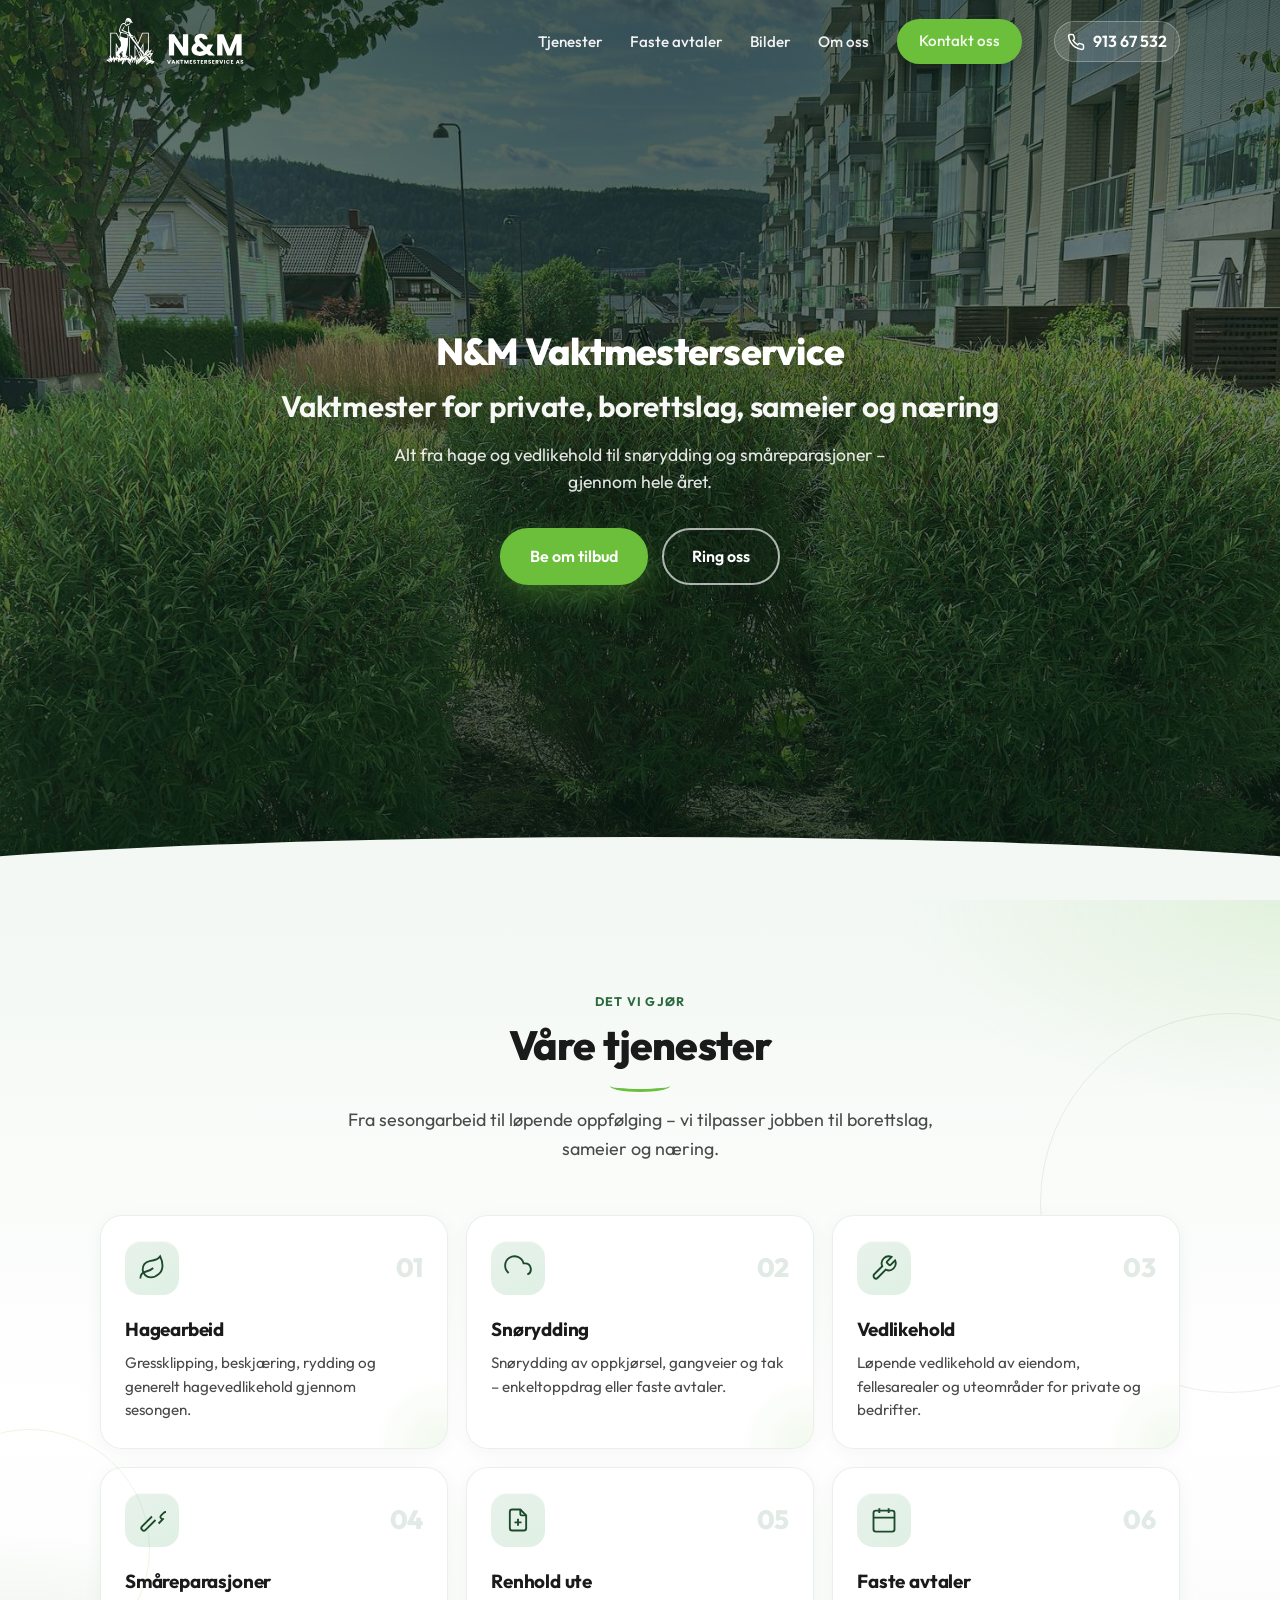
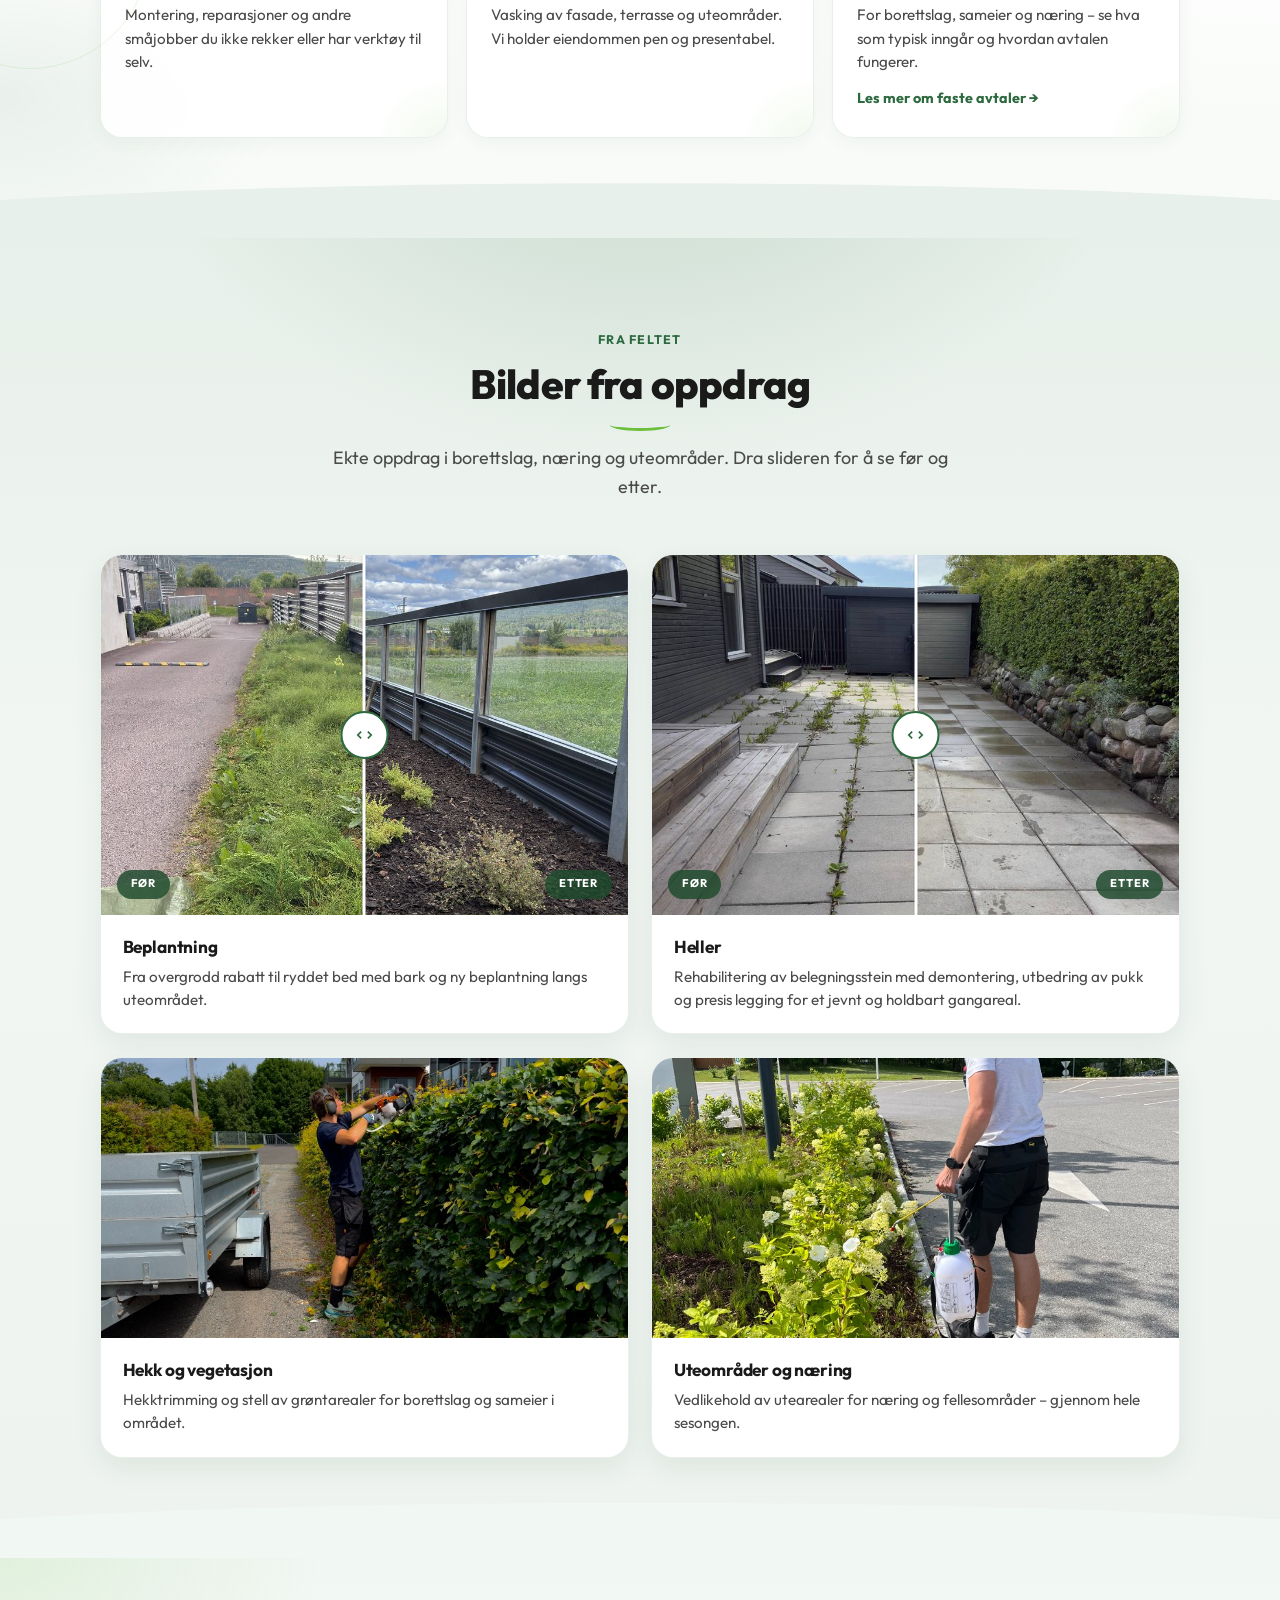
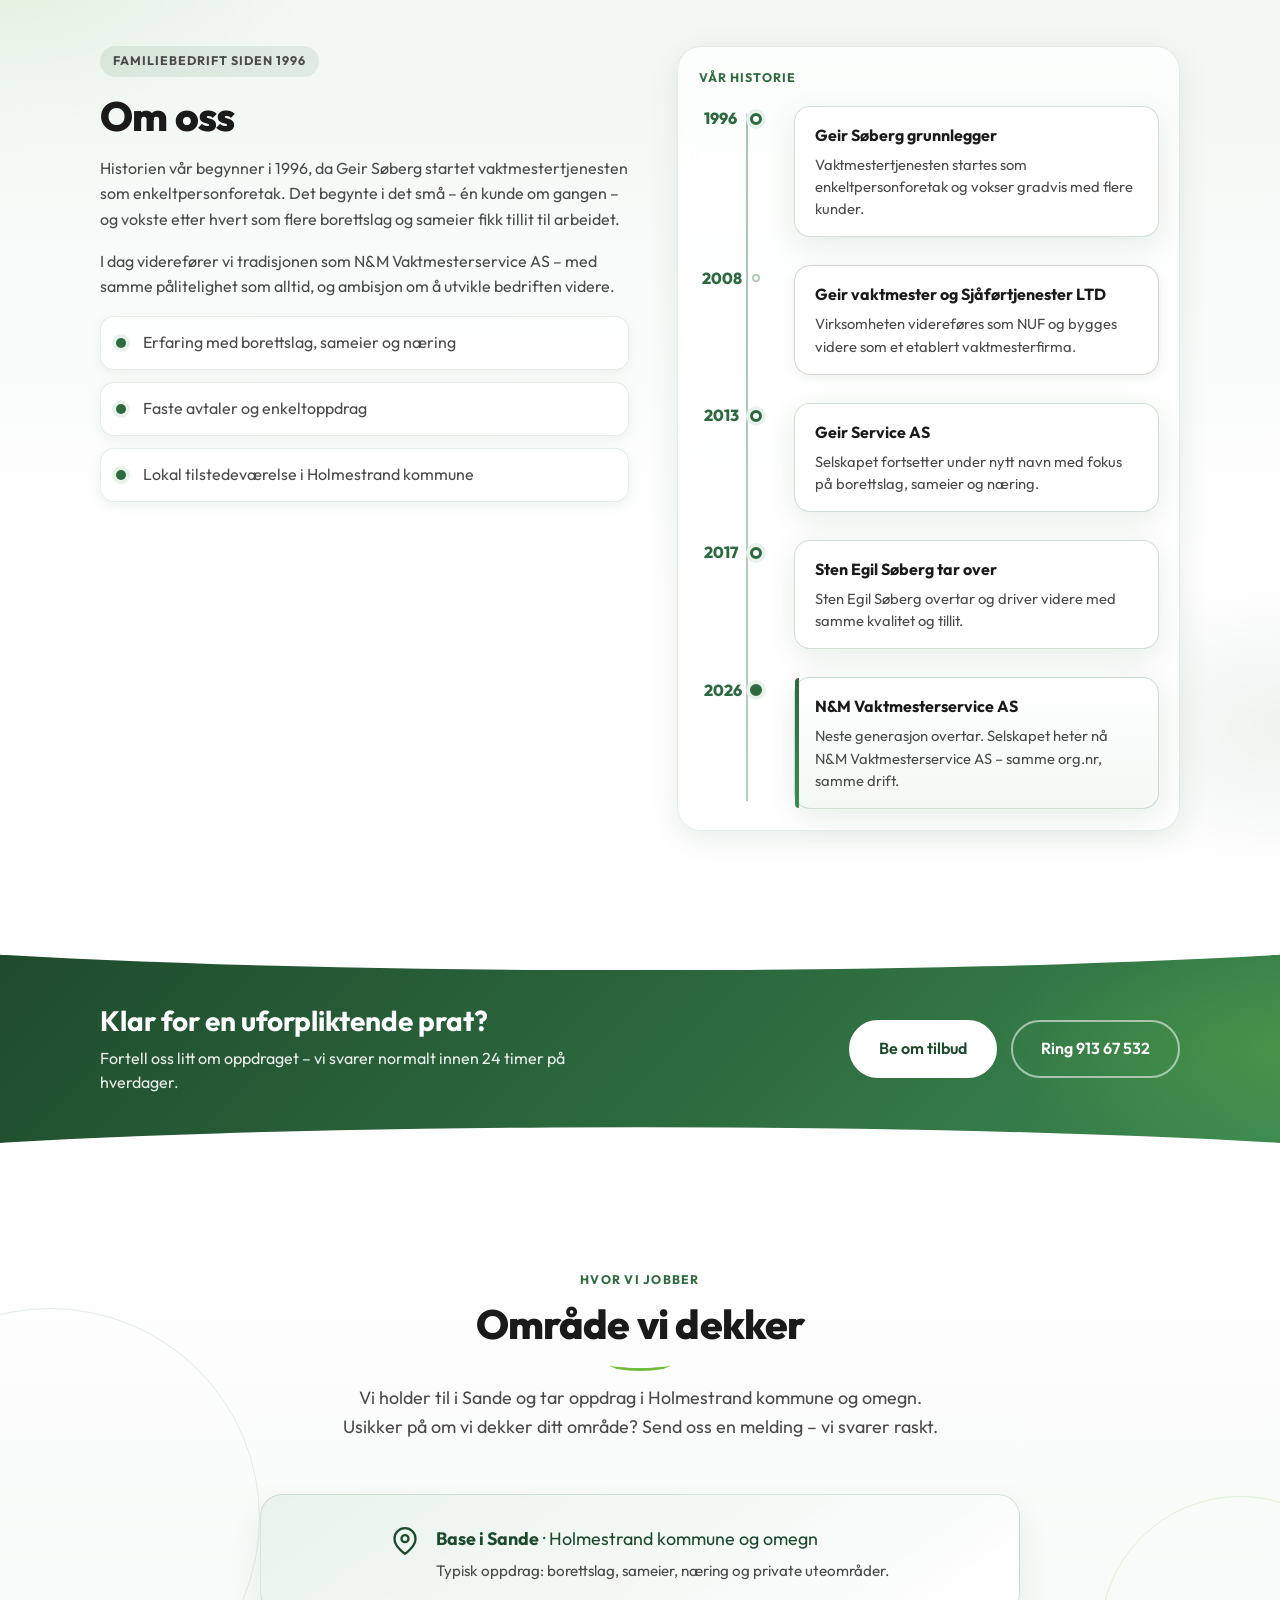
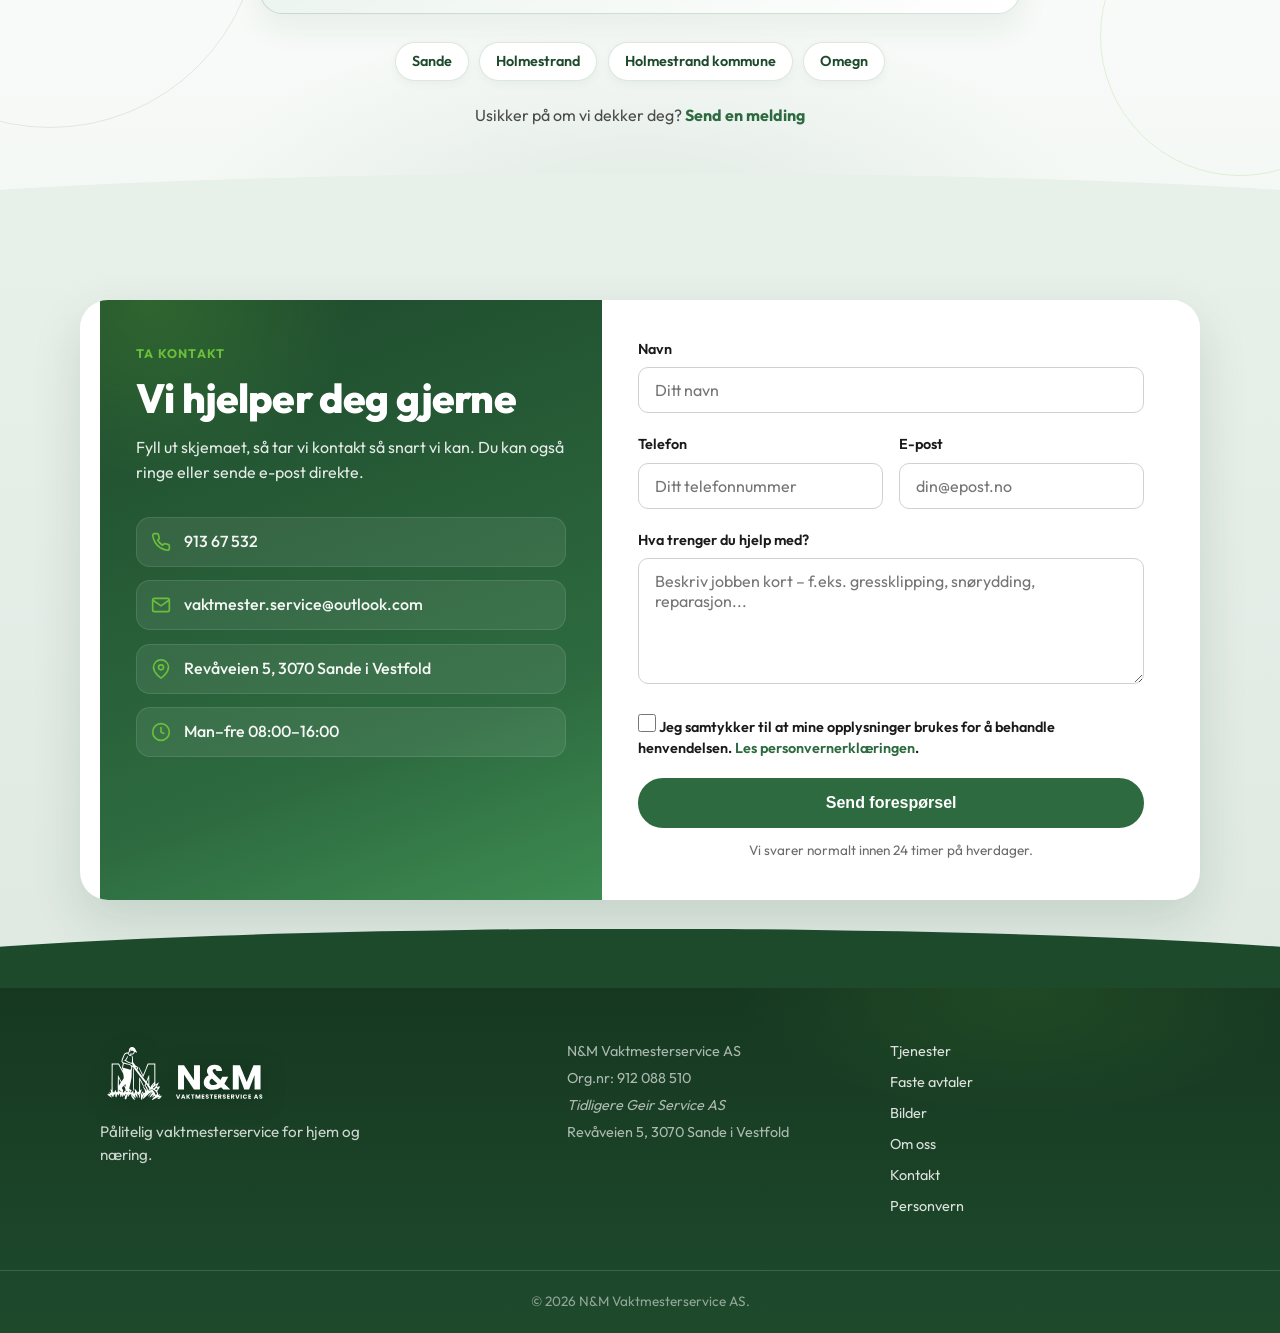
==== commit 952d2dba: "Switch public contact email to the Outlook address. Keep the same address on the contact pages, priv" ====
--- a/index.html
+++ b/index.html
@@ -40,7 +40,7 @@
     "alternateName": "Geir Service AS",
     "url": "https://nmvaktmester.no/",
     "telephone": "+4791367532",
-    "email": "post@nmholdingas.com",
+    "email": "vaktmester.service@outlook.com",
     "image": "https://nmvaktmester.no/assets/hero/hedge.jpg",
     "description": "Lokal vaktmester i Sande og Holmestrand kommune. Vedlikehold, snørydding og faste avtaler for borettslag, sameier og næring – siden 1996.",
     "address": {
@@ -462,12 +462,12 @@
               </svg>
               <span>913 67 532</span>
             </a>
-            <a href="mailto:post@nmholdingas.com" class="contact__item">
+            <a href="mailto:vaktmester.service@outlook.com" class="contact__item">
               <svg width="20" height="20" viewBox="0 0 24 24" fill="none" stroke="currentColor" stroke-width="2" aria-hidden="true">
                 <path d="M4 4h16c1.1 0 2 .9 2 2v12c0 1.1-.9 2-2 2H4c-1.1 0-2-.9-2-2V6c0-1.1.9-2 2-2z"/>
                 <polyline points="22,6 12,13 2,6"/>
               </svg>
-              <span>post@nmholdingas.com</span>
+              <span>vaktmester.service@outlook.com</span>
             </a>
             <div class="contact__item">
               <svg width="20" height="20" viewBox="0 0 24 24" fill="none" stroke="currentColor" stroke-width="2" aria-hidden="true">
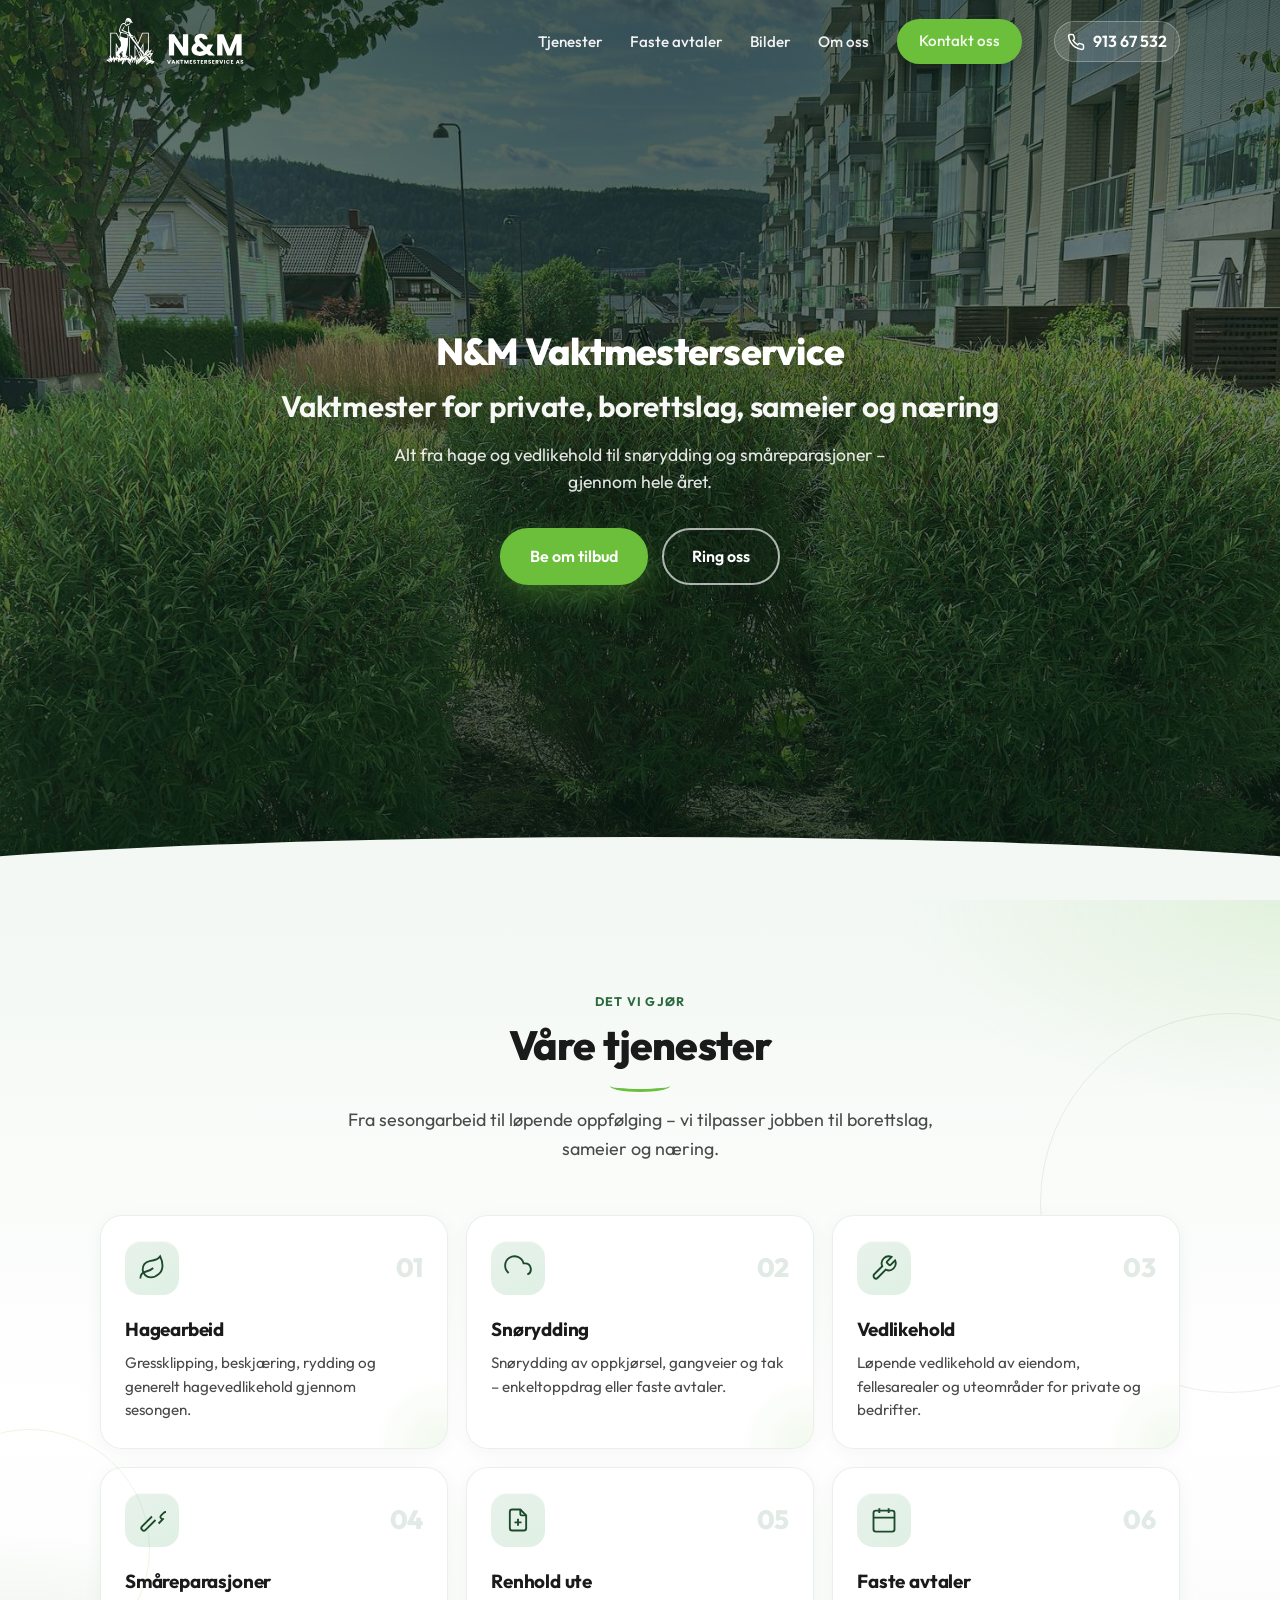
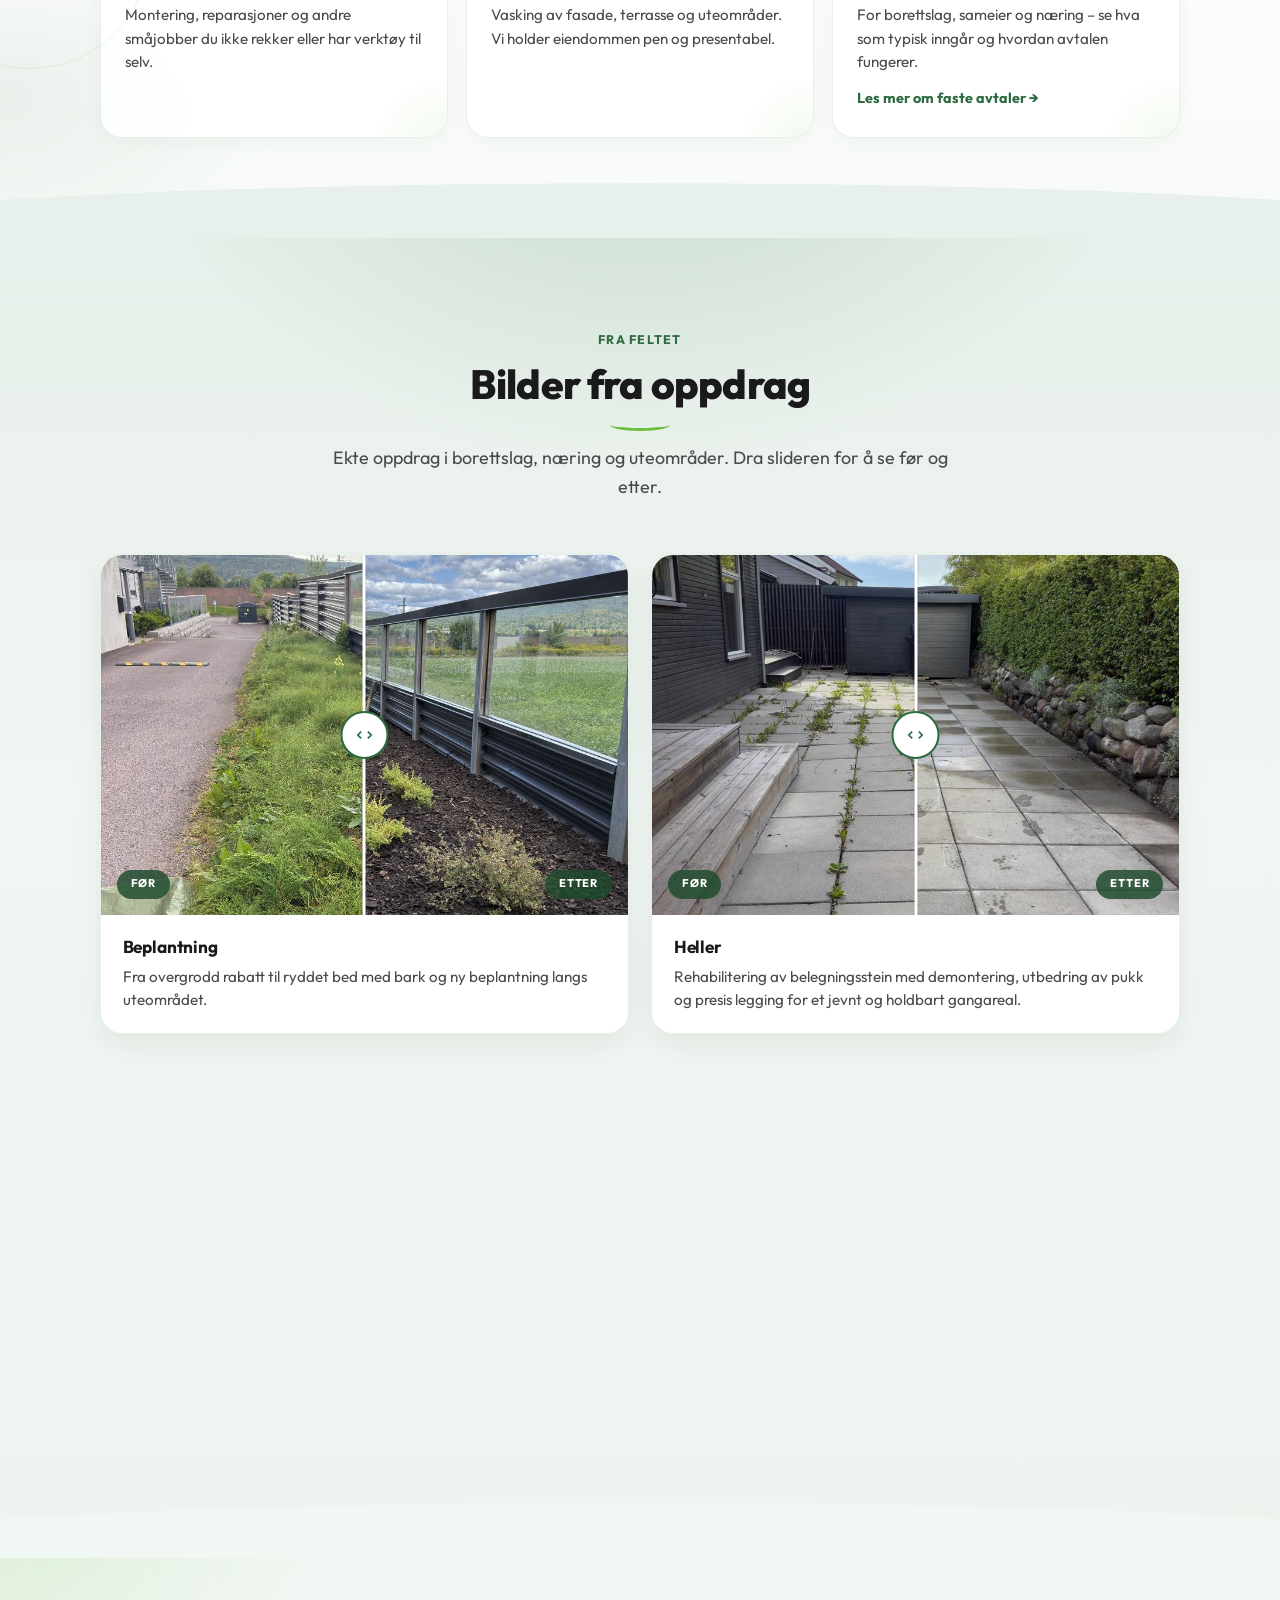
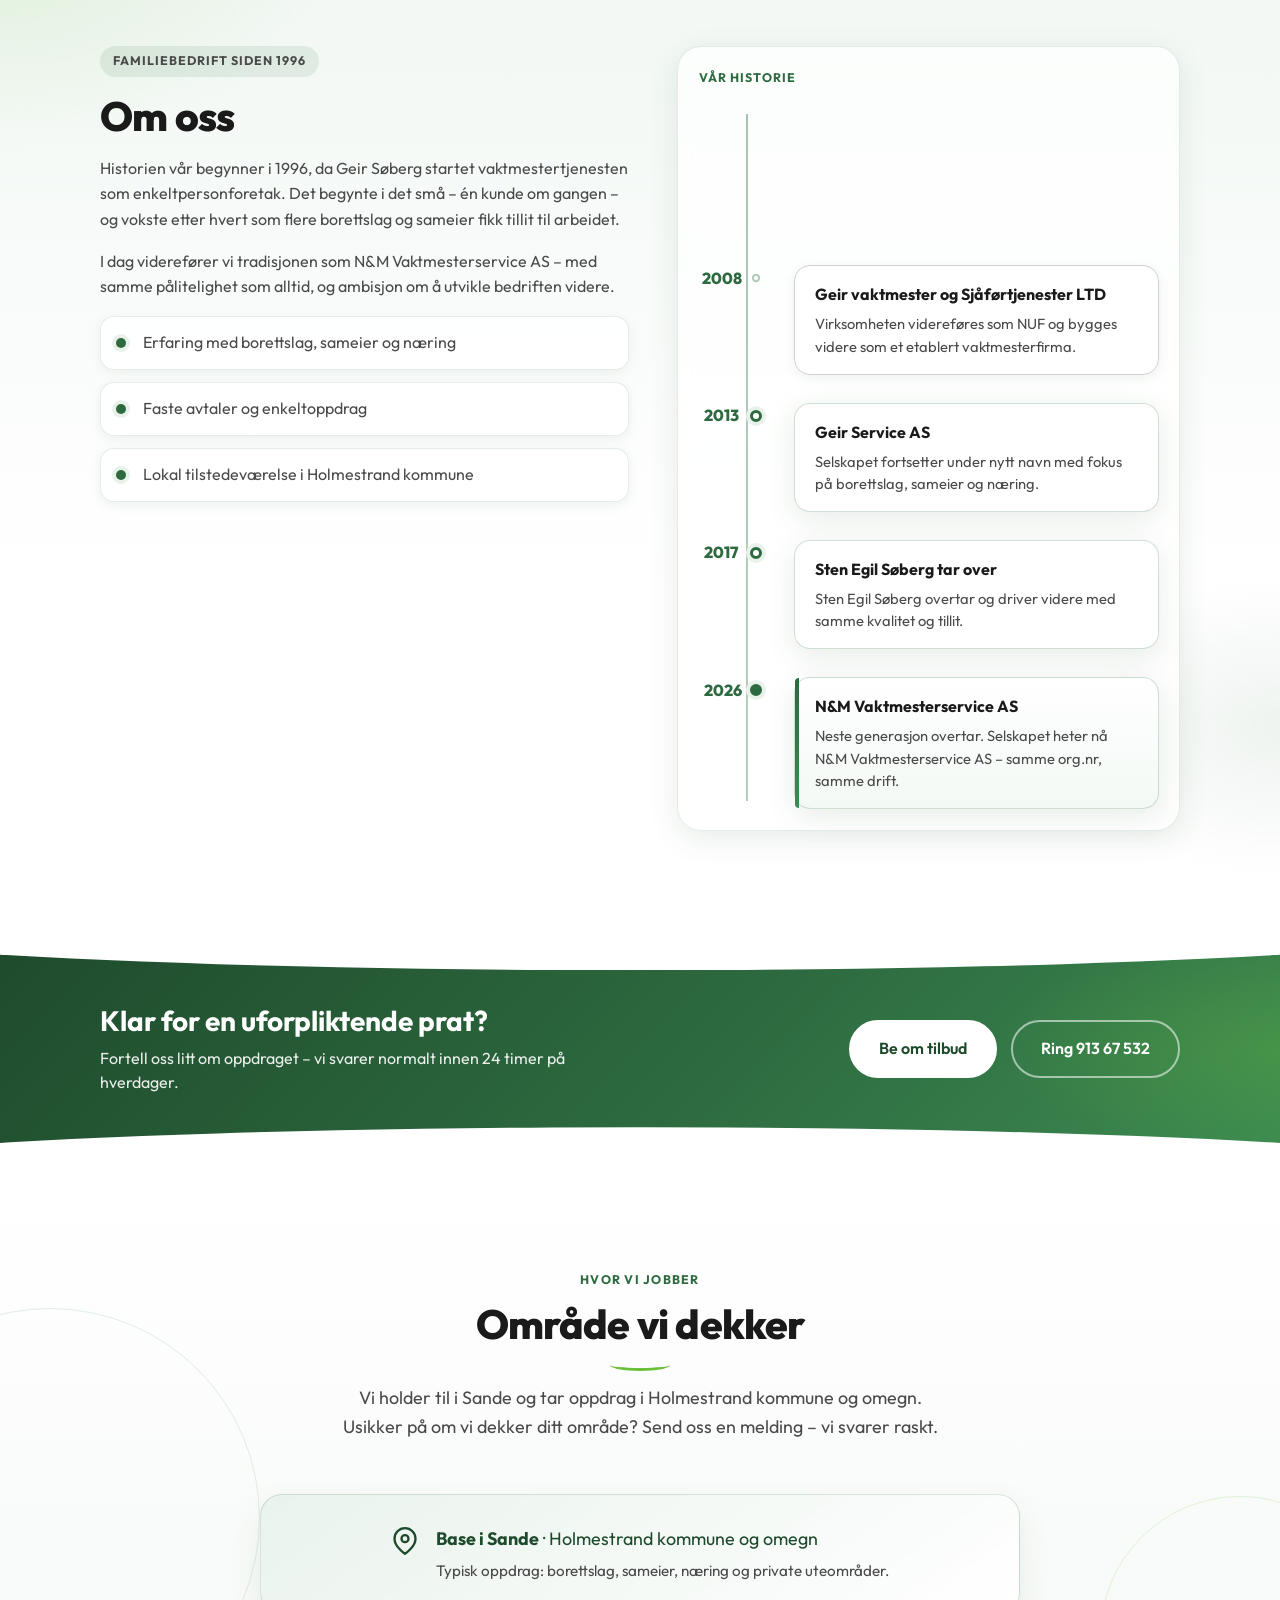
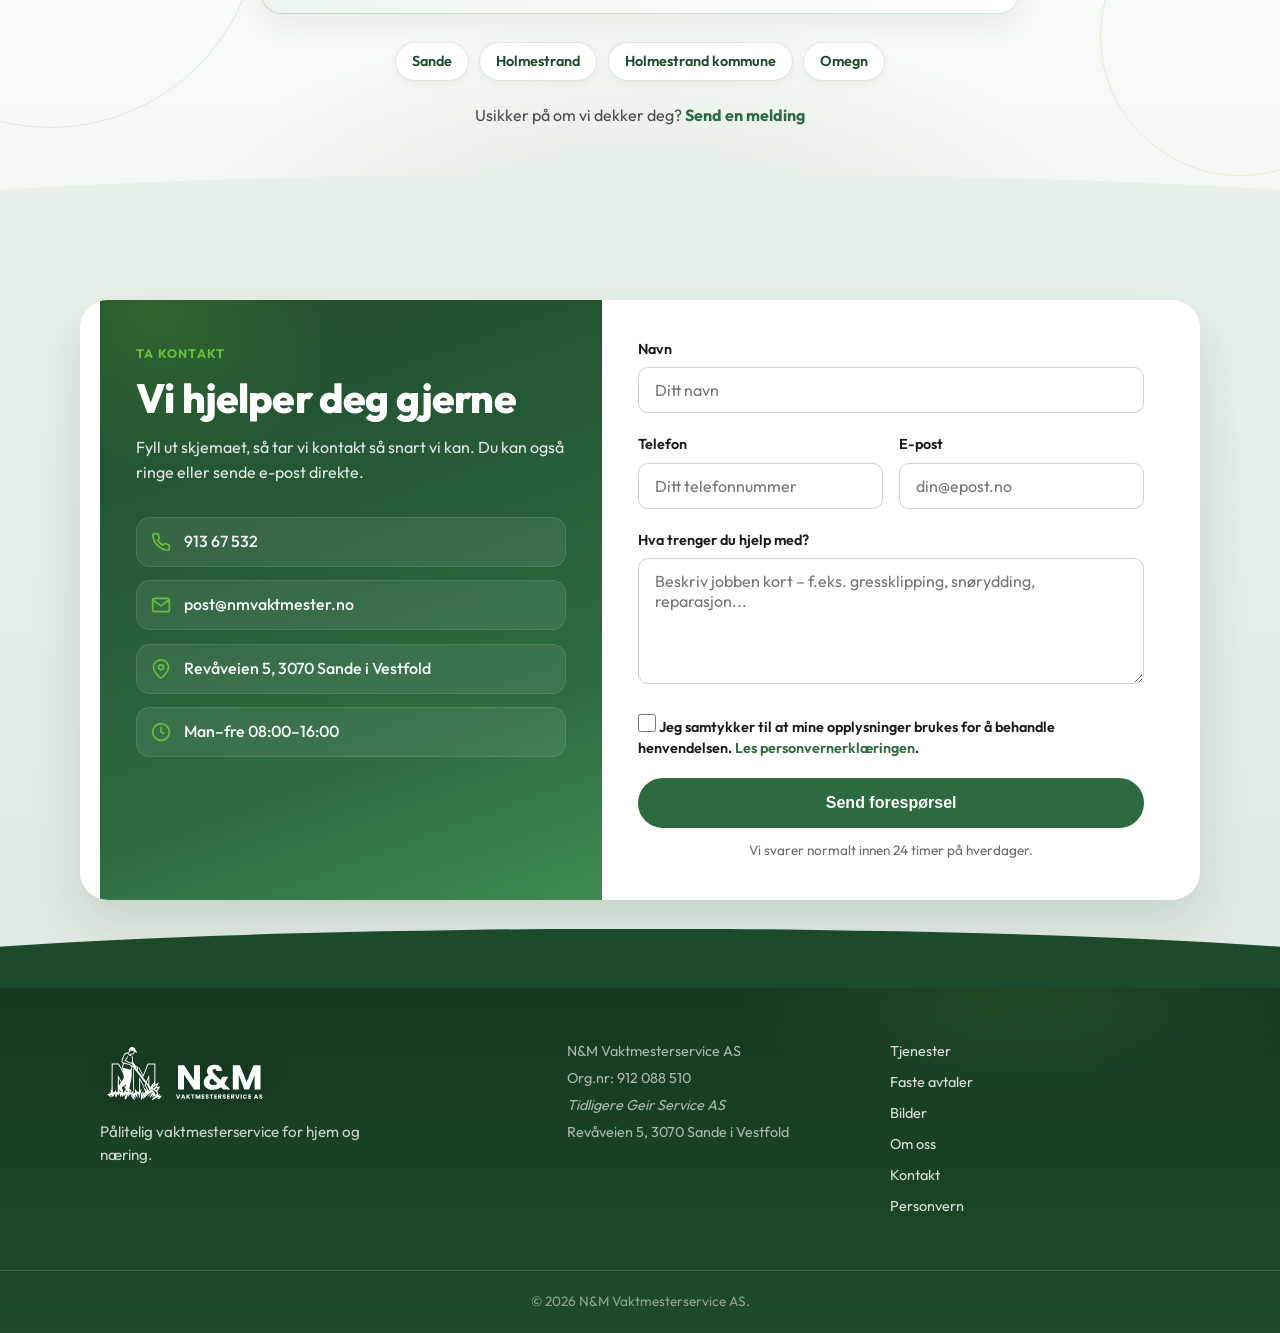
==== commit a4a39b81: "Use post@nmvaktmester.no as the public contact email. Point customers to the domain mailbox instead " ====
--- a/index.html
+++ b/index.html
@@ -40,7 +40,7 @@
     "alternateName": "Geir Service AS",
     "url": "https://nmvaktmester.no/",
     "telephone": "+4791367532",
-    "email": "vaktmester.service@outlook.com",
+    "email": "post@nmvaktmester.no",
     "image": "https://nmvaktmester.no/assets/hero/hedge.jpg",
     "description": "Lokal vaktmester i Sande og Holmestrand kommune. Vedlikehold, snørydding og faste avtaler for borettslag, sameier og næring – siden 1996.",
     "address": {
@@ -462,12 +462,12 @@
               </svg>
               <span>913 67 532</span>
             </a>
-            <a href="mailto:vaktmester.service@outlook.com" class="contact__item">
+            <a href="mailto:post@nmvaktmester.no" class="contact__item">
               <svg width="20" height="20" viewBox="0 0 24 24" fill="none" stroke="currentColor" stroke-width="2" aria-hidden="true">
                 <path d="M4 4h16c1.1 0 2 .9 2 2v12c0 1.1-.9 2-2 2H4c-1.1 0-2-.9-2-2V6c0-1.1.9-2 2-2z"/>
                 <polyline points="22,6 12,13 2,6"/>
               </svg>
-              <span>vaktmester.service@outlook.com</span>
+              <span>post@nmvaktmester.no</span>
             </a>
             <div class="contact__item">
               <svg width="20" height="20" viewBox="0 0 24 24" fill="none" stroke="currentColor" stroke-width="2" aria-hidden="true">
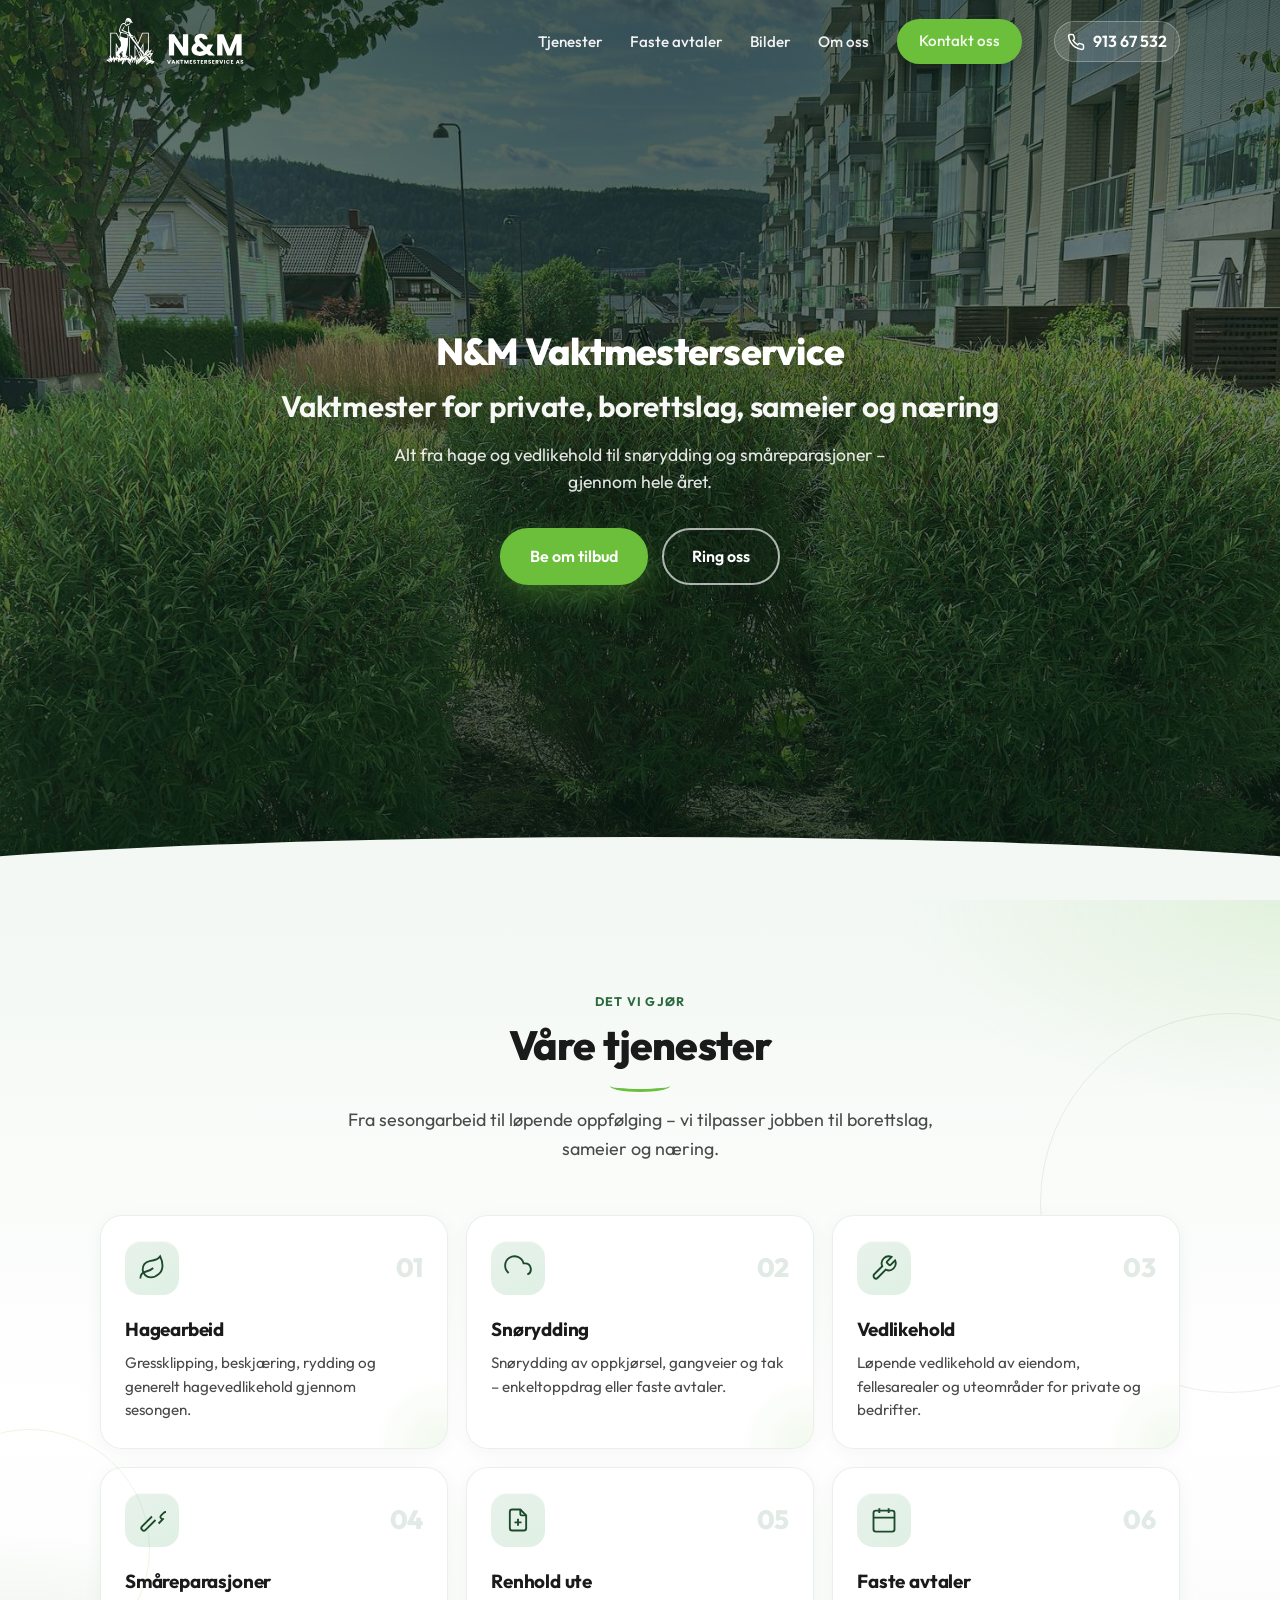
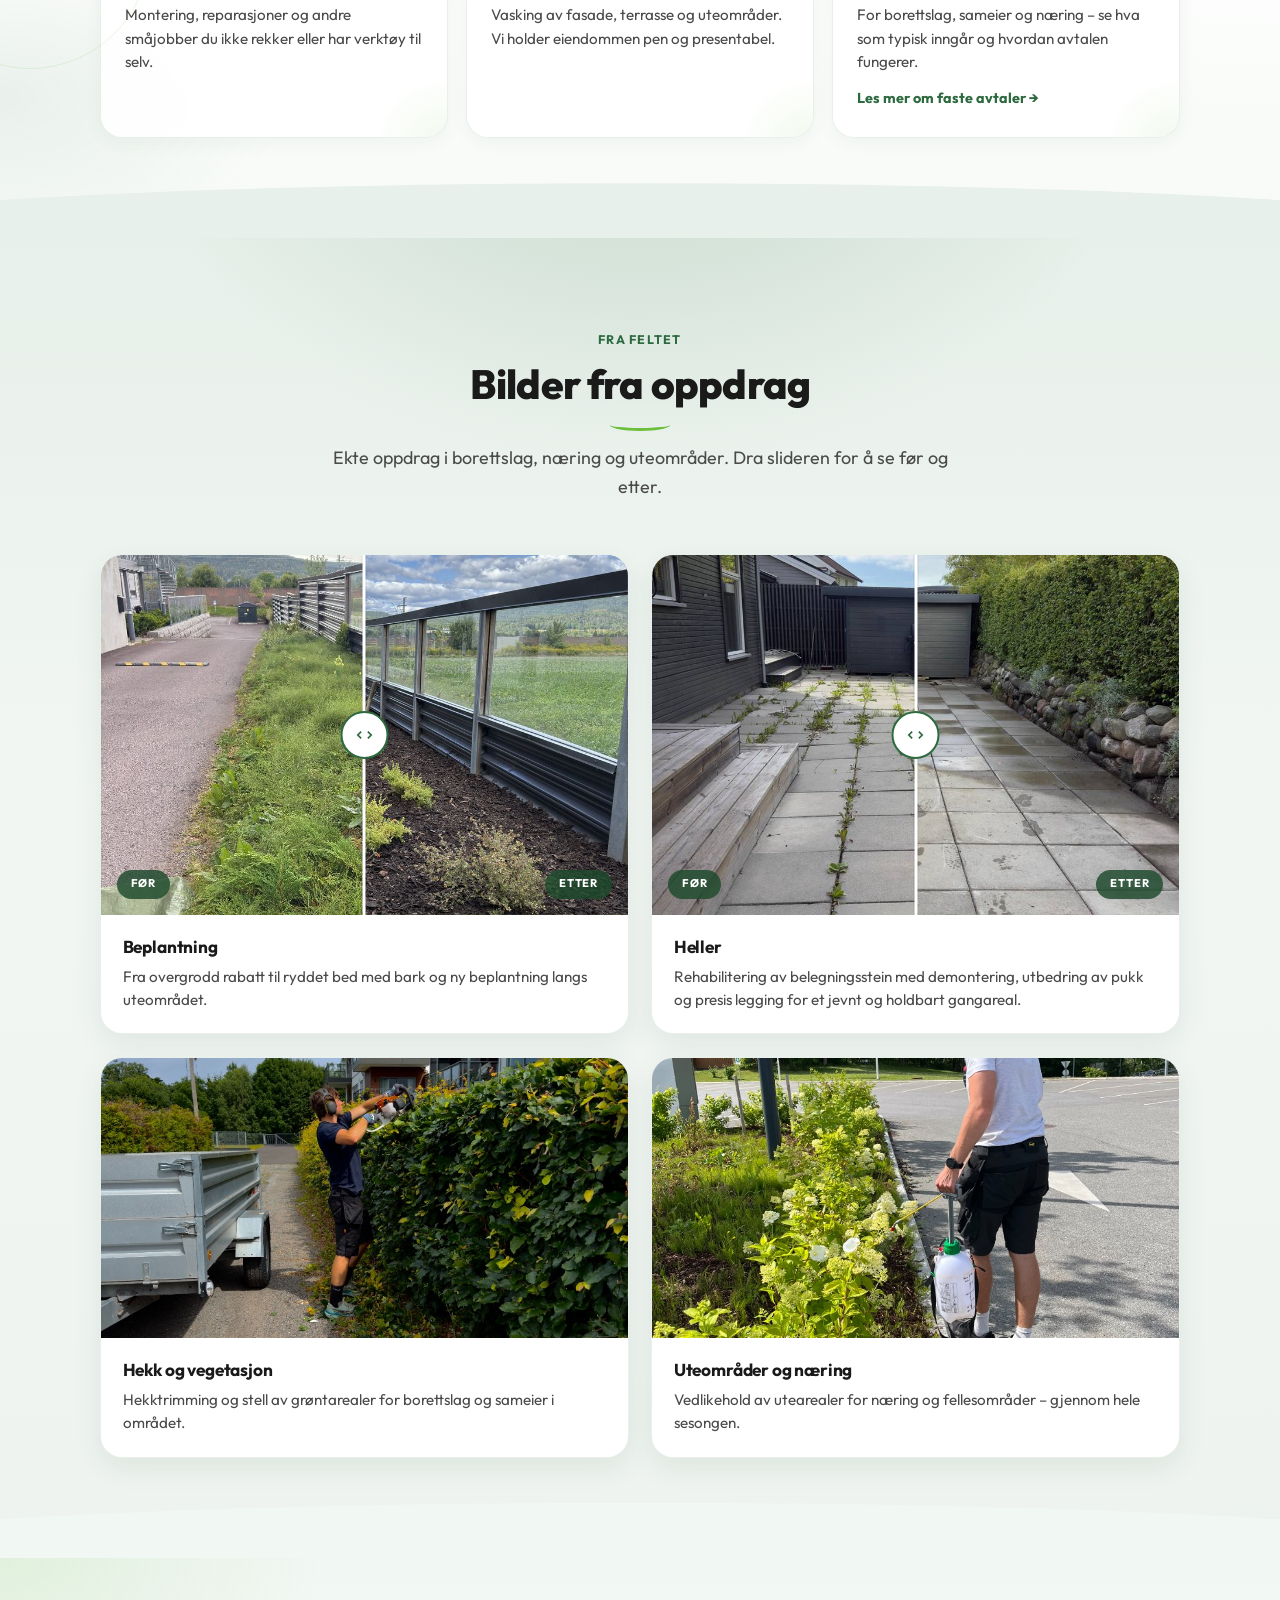
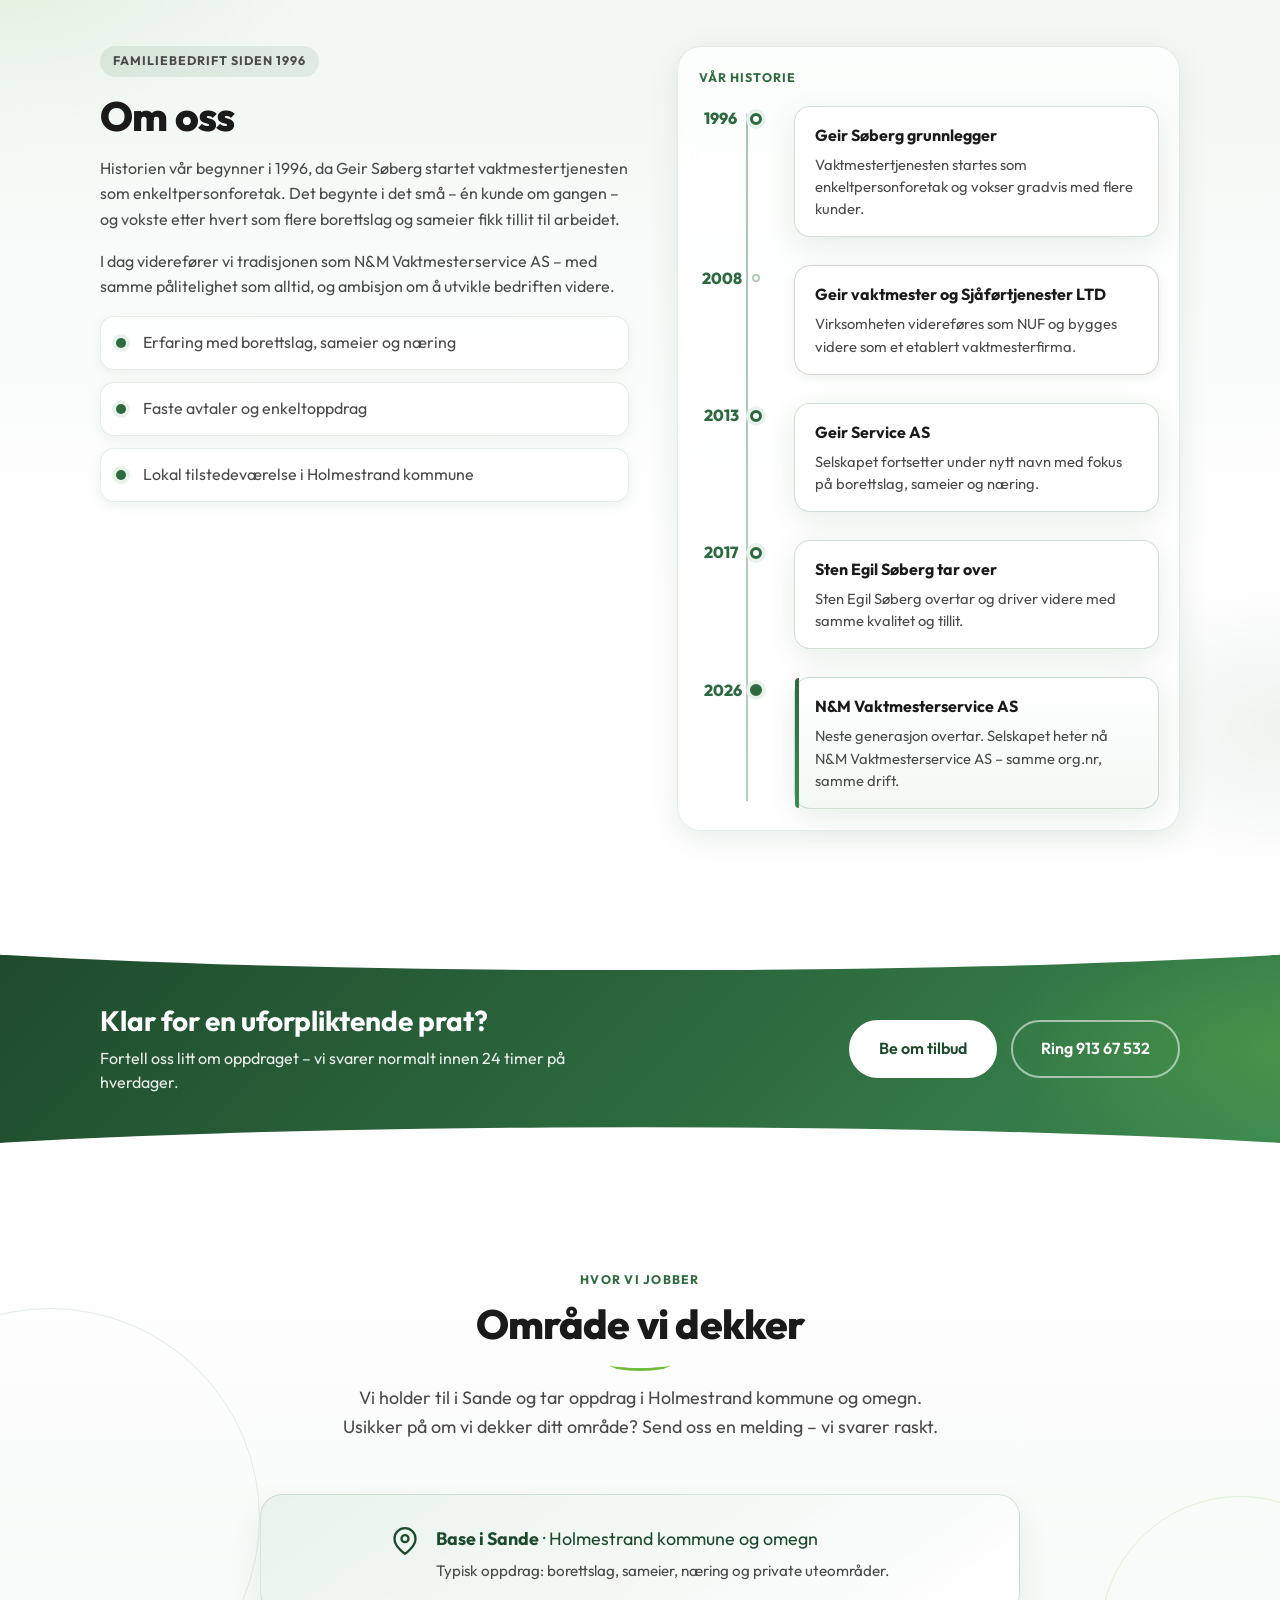
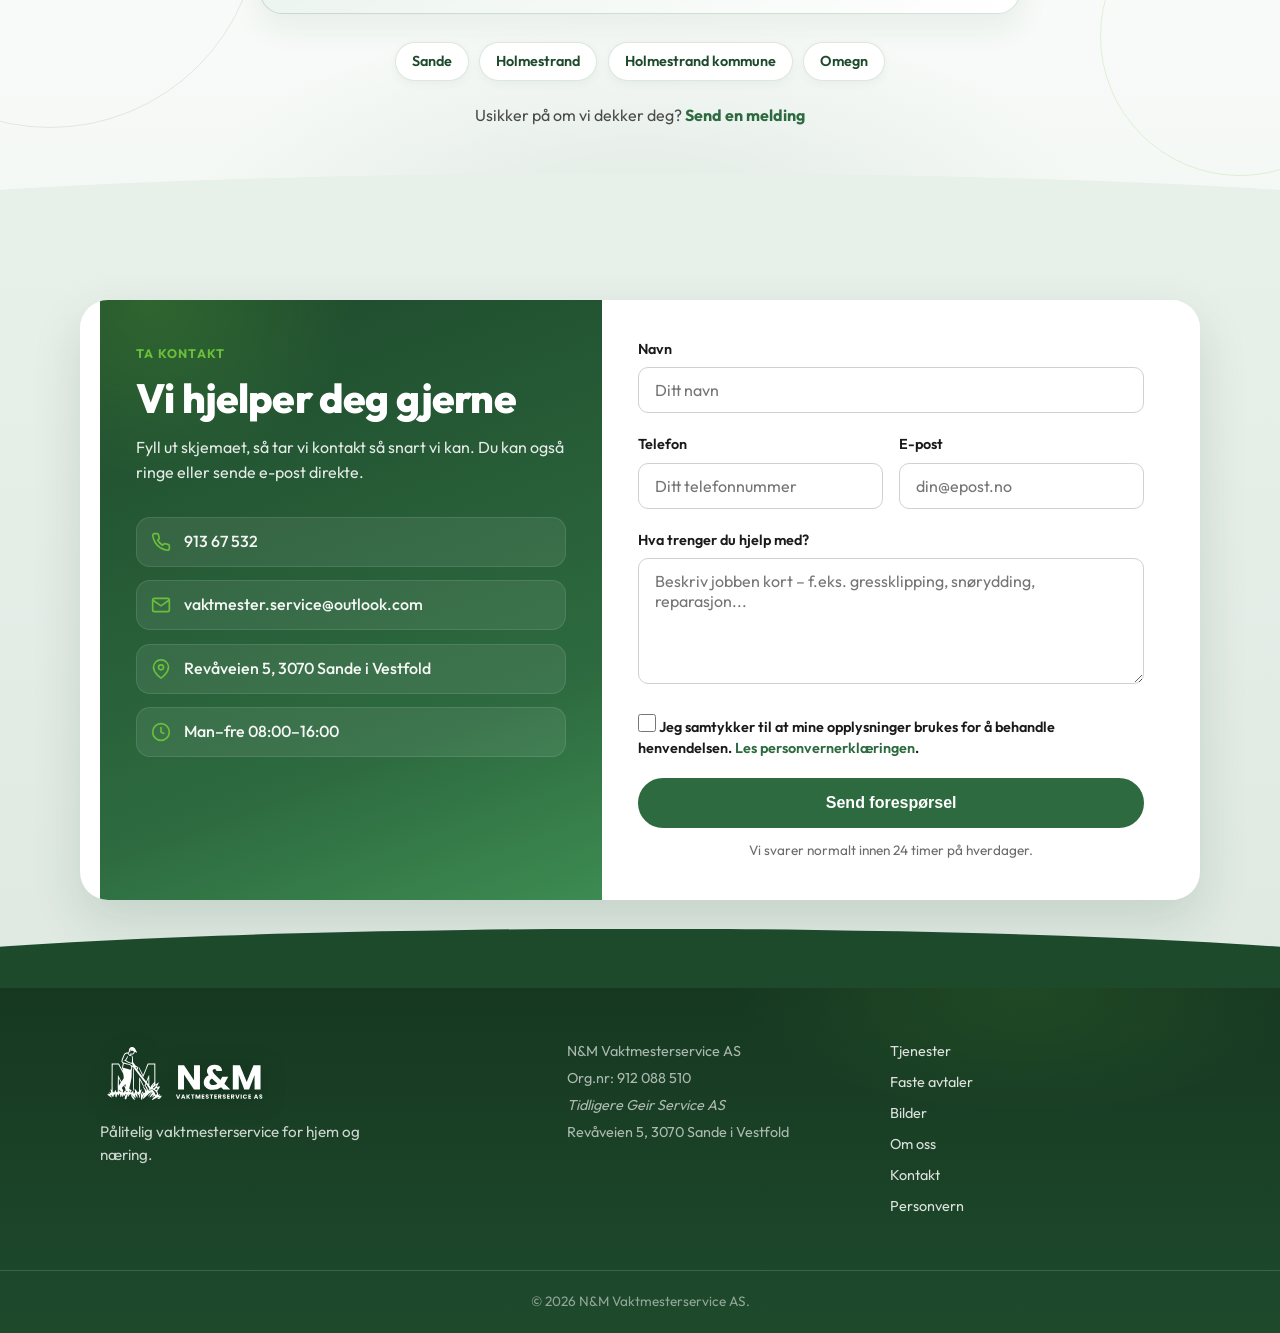
==== commit d7346834: "Revert public email to the Outlook address. post@nmvaktmester.no was the wrong mailbox to show on th" ====
--- a/index.html
+++ b/index.html
@@ -40,7 +40,7 @@
     "alternateName": "Geir Service AS",
     "url": "https://nmvaktmester.no/",
     "telephone": "+4791367532",
-    "email": "post@nmvaktmester.no",
+    "email": "vaktmester.service@outlook.com",
     "image": "https://nmvaktmester.no/assets/hero/hedge.jpg",
     "description": "Lokal vaktmester i Sande og Holmestrand kommune. Vedlikehold, snørydding og faste avtaler for borettslag, sameier og næring – siden 1996.",
     "address": {
@@ -462,12 +462,12 @@
               </svg>
               <span>913 67 532</span>
             </a>
-            <a href="mailto:post@nmvaktmester.no" class="contact__item">
+            <a href="mailto:vaktmester.service@outlook.com" class="contact__item">
               <svg width="20" height="20" viewBox="0 0 24 24" fill="none" stroke="currentColor" stroke-width="2" aria-hidden="true">
                 <path d="M4 4h16c1.1 0 2 .9 2 2v12c0 1.1-.9 2-2 2H4c-1.1 0-2-.9-2-2V6c0-1.1.9-2 2-2z"/>
                 <polyline points="22,6 12,13 2,6"/>
               </svg>
-              <span>post@nmvaktmester.no</span>
+              <span>vaktmester.service@outlook.com</span>
             </a>
             <div class="contact__item">
               <svg width="20" height="20" viewBox="0 0 24 24" fill="none" stroke="currentColor" stroke-width="2" aria-hidden="true">
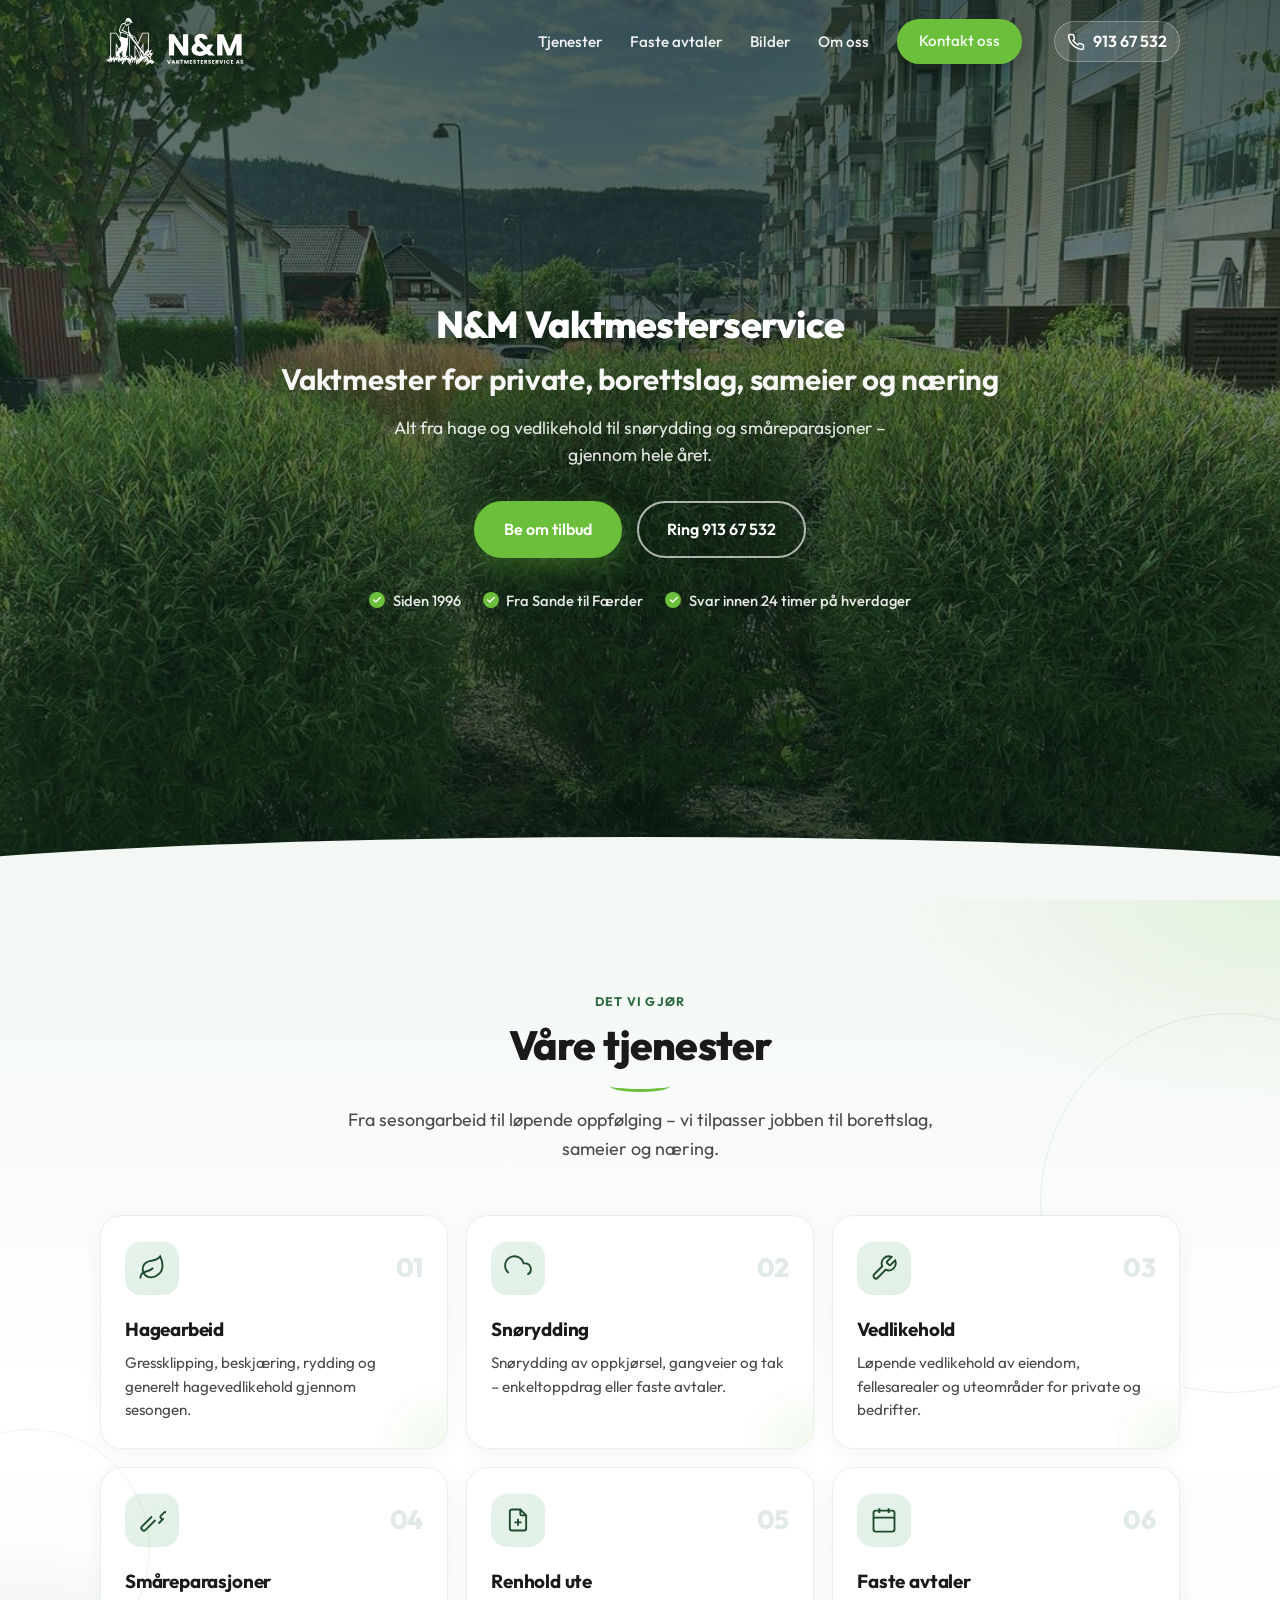
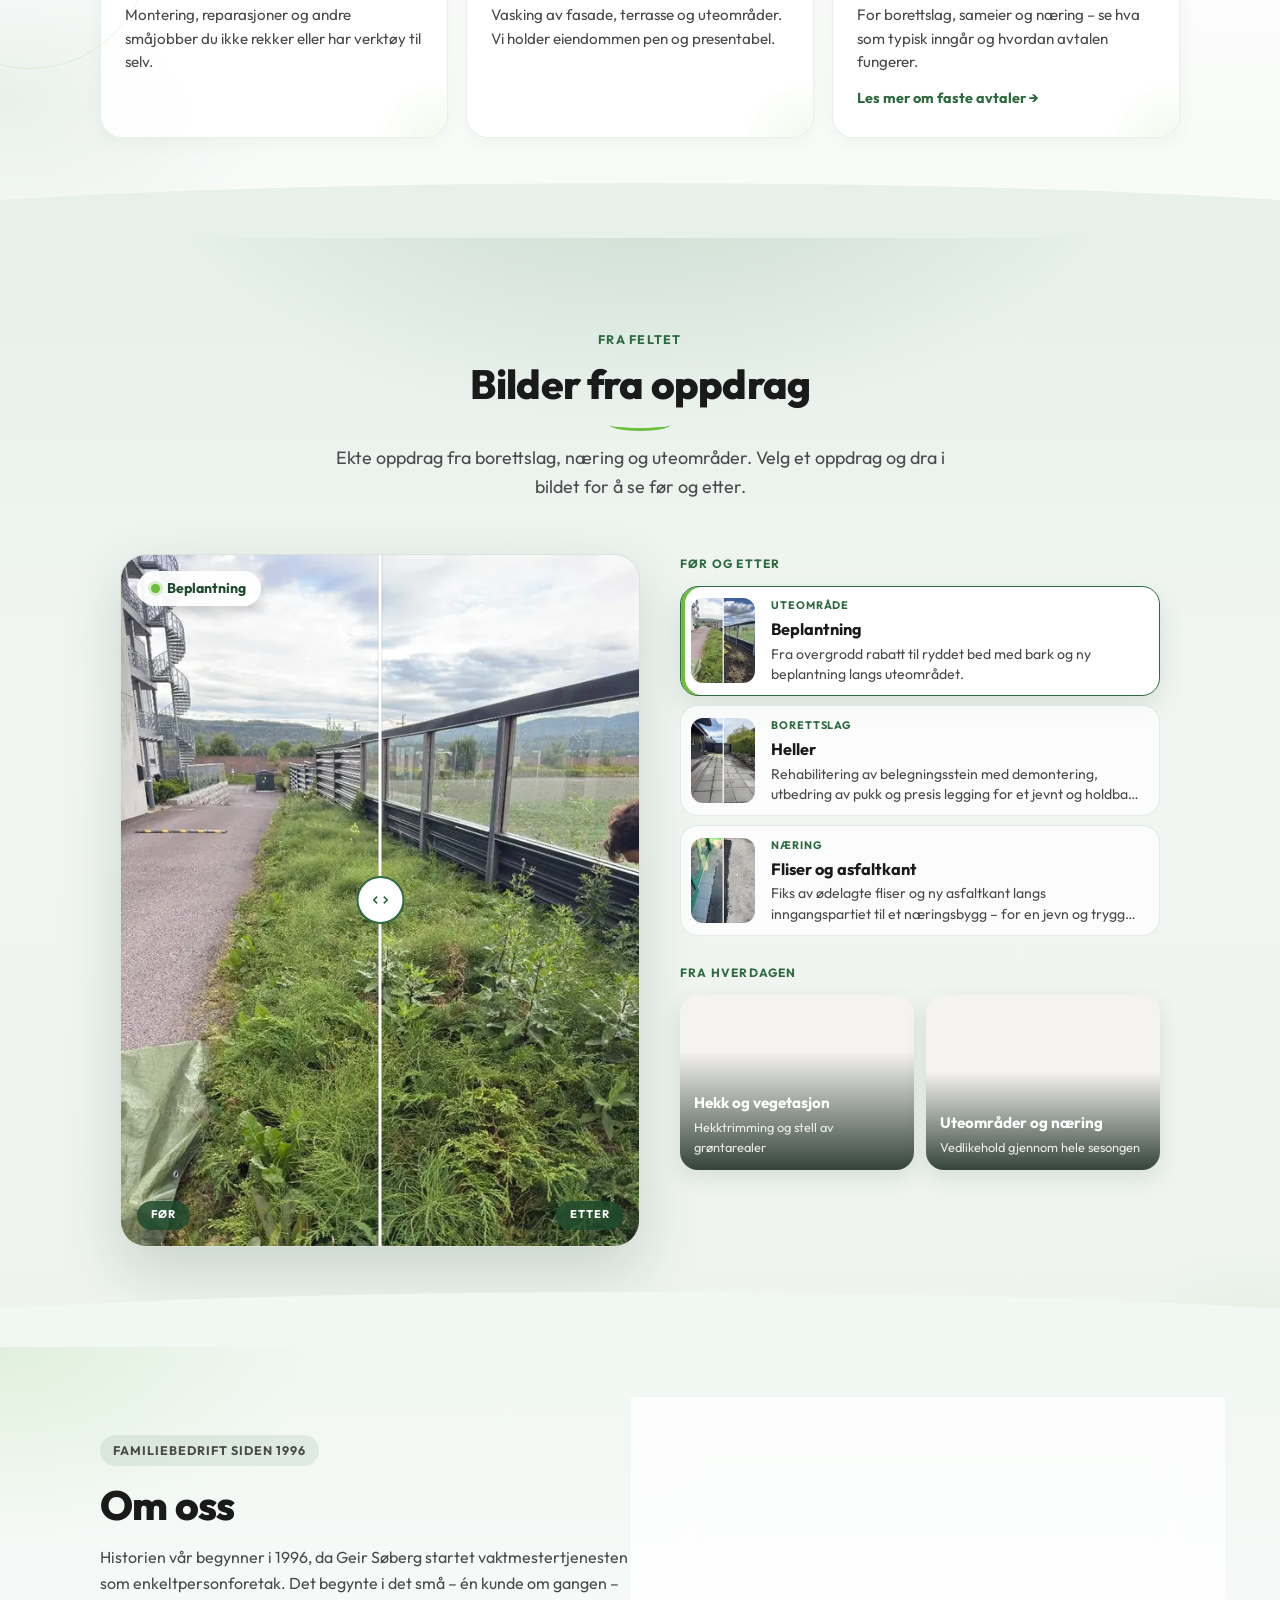
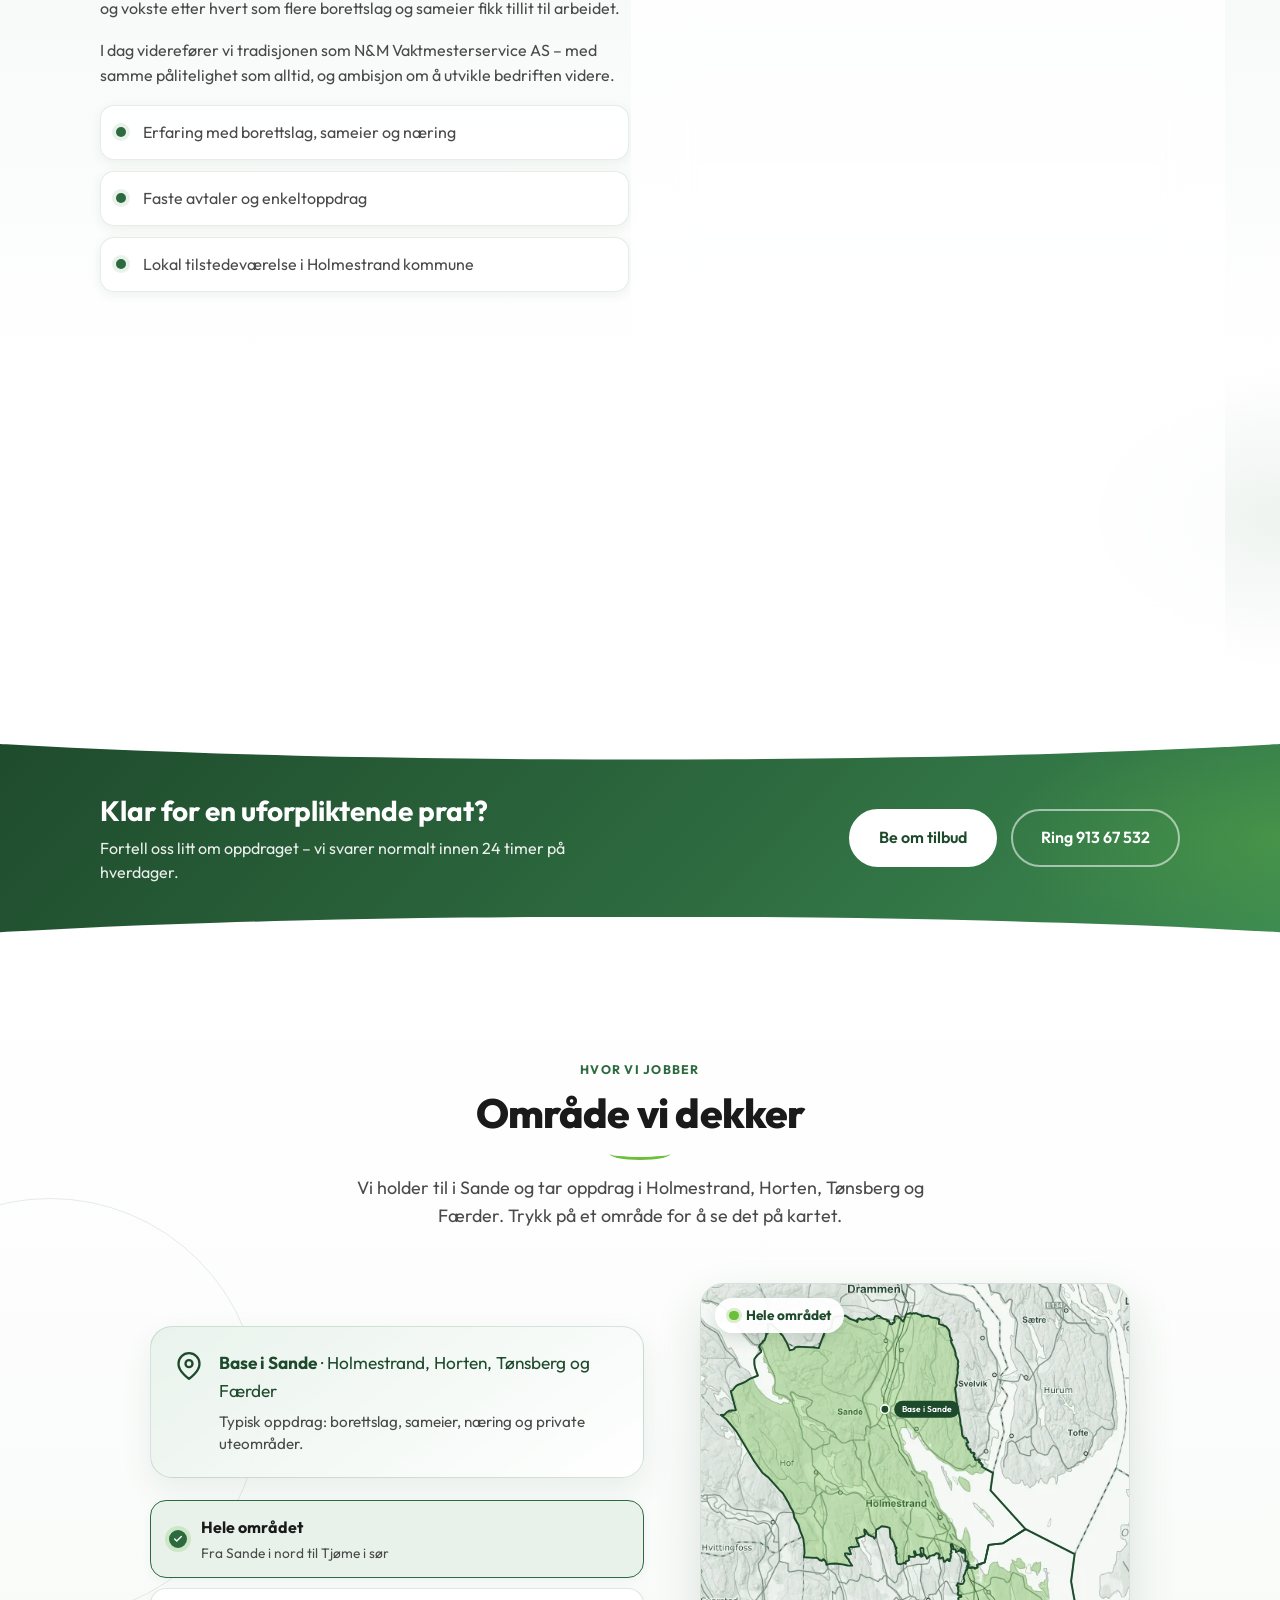
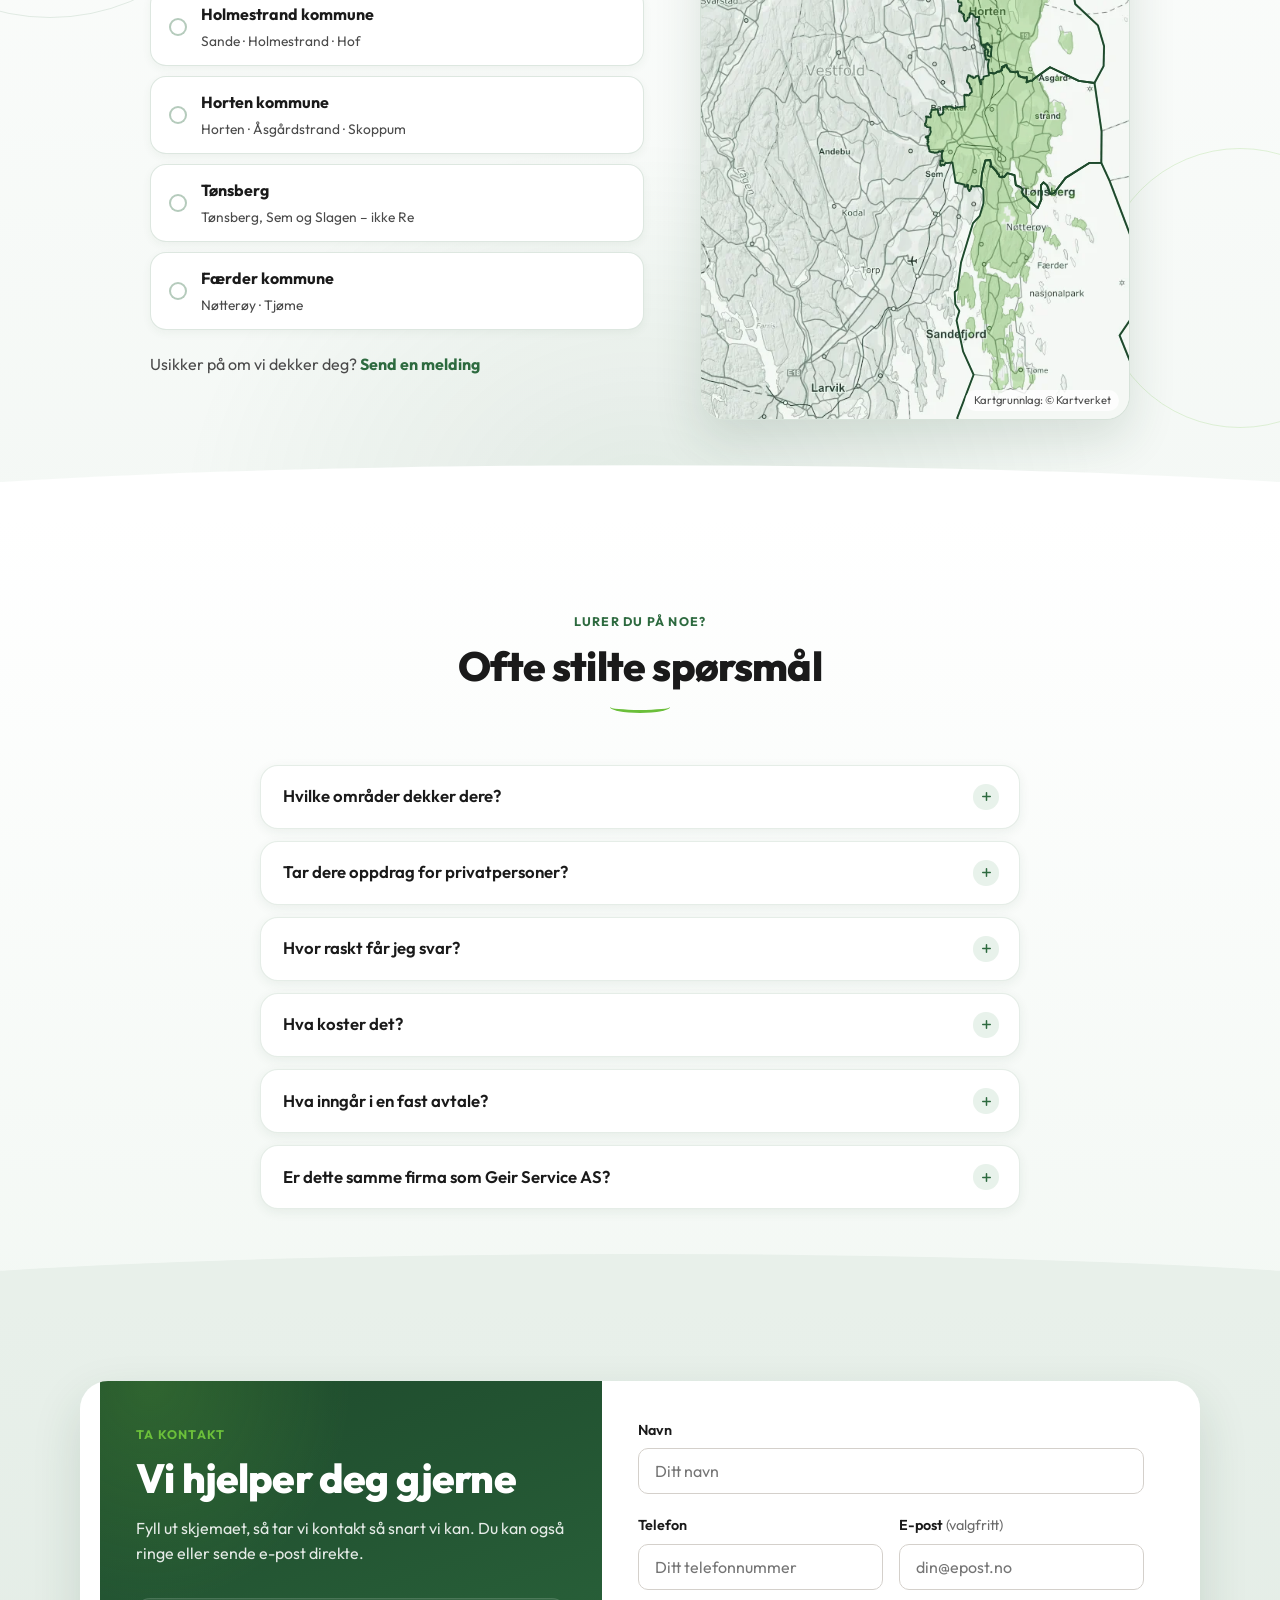
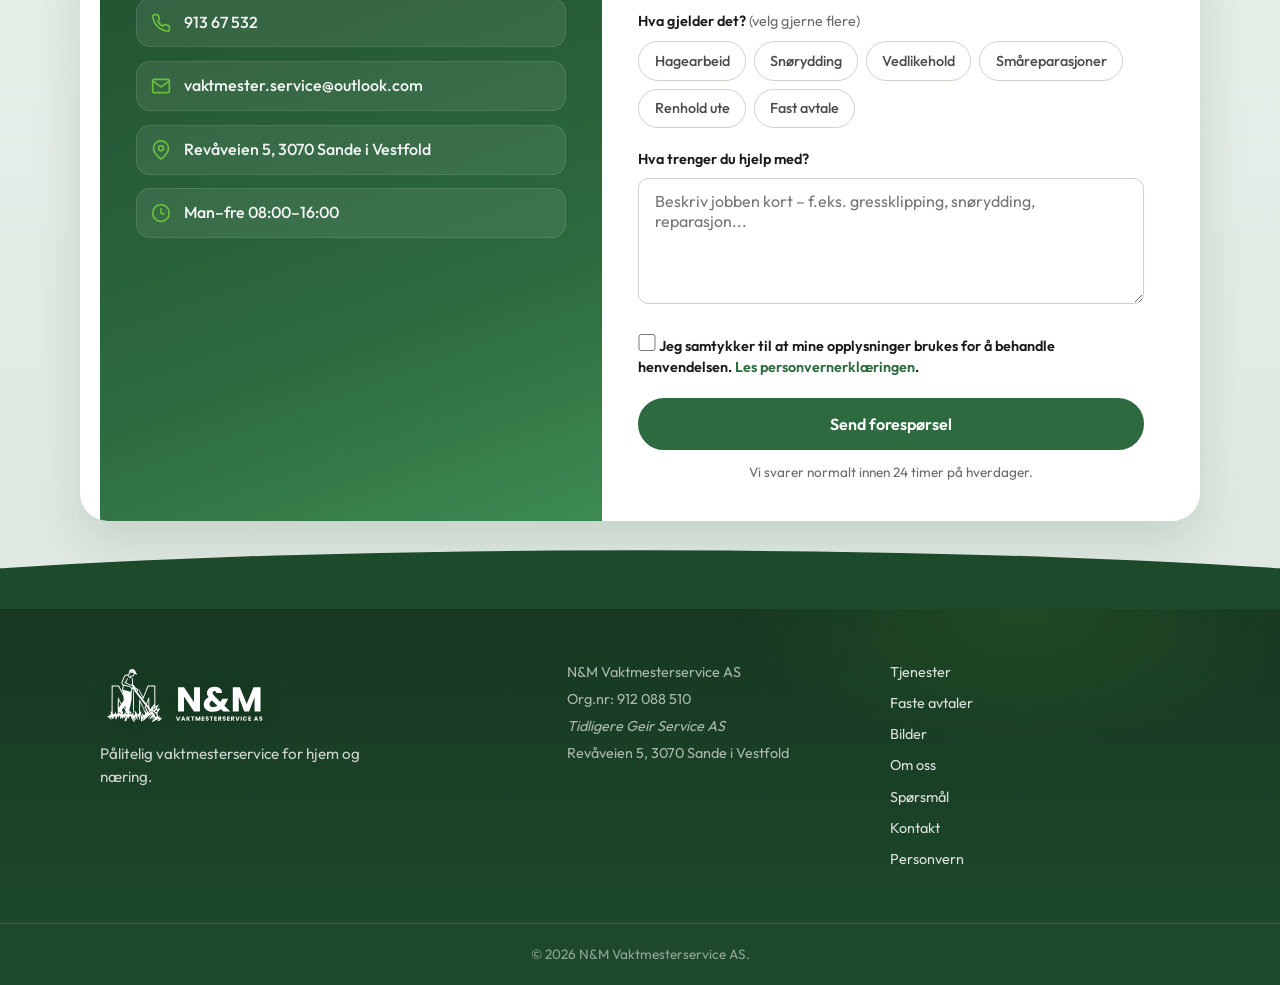
==== commit 002b2d0c: "Refresh site with faster images, area map, new gallery and analytics prep. - Serve WebP and a mobile" ====
--- a/index.html
+++ b/index.html
@@ -3,7 +3,7 @@
 <head>
   <meta charset="UTF-8">
   <meta name="viewport" content="width=device-width, initial-scale=1.0">
-  <meta name="description" content="Vaktmester i Sande og Holmestrand kommune. N&M Vaktmesterservice AS tilbyr vedlikehold, snørydding og faste avtaler for borettslag, sameier og næring – siden 1996. Be om tilbud.">
+  <meta name="description" content="Vaktmester i Holmestrand, Horten, Tønsberg og Færder. N&M Vaktmesterservice AS tilbyr vedlikehold, snørydding og faste avtaler for borettslag, sameier og næring – siden 1996.">
   <meta name="robots" content="index, follow">
   <link rel="canonical" href="https://nmvaktmester.no/">
   <title>Vaktmester Sande &amp; Holmestrand | N&amp;M Vaktmesterservice AS</title>
@@ -15,15 +15,16 @@
   <meta property="og:title" content="Vaktmester Sande &amp; Holmestrand | N&M Vaktmesterservice AS">
   <meta property="og:description" content="Vedlikehold, snørydding og faste avtaler for borettslag, sameier og næring. Lokal vaktmester siden 1996.">
   <meta property="og:url" content="https://nmvaktmester.no/">
-  <meta property="og:image" content="https://nmvaktmester.no/assets/hero/hedge.jpg">
-  <meta property="og:image:width" content="1920">
-  <meta property="og:image:height" content="1080">
+  <meta property="og:image" content="https://nmvaktmester.no/assets/hero/og-image.jpg">
+  <meta property="og:image:width" content="1200">
+  <meta property="og:image:height" content="630">
+  <meta property="og:image:alt" content="Uteområde med hekk og grøntareal ved borettslag i Holmestrand">
 
   <!-- Twitter / X -->
   <meta name="twitter:card" content="summary_large_image">
   <meta name="twitter:title" content="Vaktmester Sande &amp; Holmestrand | N&M Vaktmesterservice AS">
   <meta name="twitter:description" content="Vedlikehold, snørydding og faste avtaler for borettslag, sameier og næring. Lokal vaktmester siden 1996.">
-  <meta name="twitter:image" content="https://nmvaktmester.no/assets/hero/hedge.jpg">
+  <meta name="twitter:image" content="https://nmvaktmester.no/assets/hero/og-image.jpg">
   <meta name="theme-color" content="#1e4a2c">
   <link rel="preconnect" href="https://fonts.googleapis.com">
   <link rel="preconnect" href="https://fonts.gstatic.com" crossorigin>
@@ -35,14 +36,22 @@
   {
     "@context": "https://schema.org",
     "@type": "LocalBusiness",
+    "@id": "https://nmvaktmester.no/#bedrift",
     "name": "N&M Vaktmesterservice AS",
     "legalName": "N&M Vaktmesterservice AS",
     "alternateName": "Geir Service AS",
     "url": "https://nmvaktmester.no/",
+    "logo": "https://nmvaktmester.no/assets/logo/favicon-180.png",
     "telephone": "+4791367532",
     "email": "vaktmester.service@outlook.com",
-    "image": "https://nmvaktmester.no/assets/hero/hedge.jpg",
-    "description": "Lokal vaktmester i Sande og Holmestrand kommune. Vedlikehold, snørydding og faste avtaler for borettslag, sameier og næring – siden 1996.",
+    "image": "https://nmvaktmester.no/assets/hero/og-image.jpg",
+    "description": "Lokal vaktmester med base i Sande – dekker Holmestrand, Horten, Tønsberg og Færder. Vedlikehold, snørydding og faste avtaler for borettslag, sameier og næring – siden 1996.",
+    "foundingDate": "1996",
+    "identifier": {
+      "@type": "PropertyValue",
+      "propertyID": "Organisasjonsnummer",
+      "value": "912088510"
+    },
     "address": {
       "@type": "PostalAddress",
       "streetAddress": "Revåveien 5",
@@ -52,19 +61,76 @@
       "addressCountry": "NO"
     },
     "areaServed": [
+      { "@type": "AdministrativeArea", "name": "Holmestrand kommune" },
+      { "@type": "AdministrativeArea", "name": "Horten kommune" },
+      { "@type": "AdministrativeArea", "name": "Færder kommune" },
       { "@type": "City", "name": "Sande" },
-      { "@type": "City", "name": "Holmestrand" }
+      { "@type": "City", "name": "Holmestrand" },
+      { "@type": "City", "name": "Horten" },
+      { "@type": "City", "name": "Tønsberg" }
     ],
     "openingHoursSpecification": {
       "@type": "OpeningHoursSpecification",
       "dayOfWeek": ["Monday", "Tuesday", "Wednesday", "Thursday", "Friday"],
       "opens": "08:00",
       "closes": "16:00"
+    },
+    "hasOfferCatalog": {
+      "@type": "OfferCatalog",
+      "name": "Vaktmestertjenester",
+      "itemListElement": [
+        { "@type": "Offer", "itemOffered": { "@type": "Service", "name": "Hagearbeid" } },
+        { "@type": "Offer", "itemOffered": { "@type": "Service", "name": "Snørydding" } },
+        { "@type": "Offer", "itemOffered": { "@type": "Service", "name": "Vedlikehold av eiendom" } },
+        { "@type": "Offer", "itemOffered": { "@type": "Service", "name": "Småreparasjoner" } },
+        { "@type": "Offer", "itemOffered": { "@type": "Service", "name": "Renhold ute" } },
+        { "@type": "Offer", "itemOffered": { "@type": "Service", "name": "Faste vaktmesteravtaler", "url": "https://nmvaktmester.no/faste-avtaler.html" } }
+      ]
     }
+  }
+  </script>
+  <script type="application/ld+json">
+  {
+    "@context": "https://schema.org",
+    "@type": "FAQPage",
+    "mainEntity": [
+      {
+        "@type": "Question",
+        "name": "Hvilke områder dekker dere?",
+        "acceptedAnswer": { "@type": "Answer", "text": "Vi holder til i Sande og tar oppdrag i Holmestrand kommune (Sande, Holmestrand og Hof), Horten, Tønsberg (ikke Re) og Færder (Nøtterøy og Tjøme). Er du usikker på om vi dekker ditt område, send oss en melding." }
+      },
+      {
+        "@type": "Question",
+        "name": "Tar dere oppdrag for privatpersoner?",
+        "acceptedAnswer": { "@type": "Answer", "text": "Ja. Vi tar enkeltoppdrag for private, og faste avtaler for borettslag, sameier og næring." }
+      },
+      {
+        "@type": "Question",
+        "name": "Hvor raskt får jeg svar?",
+        "acceptedAnswer": { "@type": "Answer", "text": "Vi svarer normalt innen 24 timer på hverdager. Haster det, ring 913 67 532 mellom 08:00 og 16:00 på hverdager." }
+      },
+      {
+        "@type": "Question",
+        "name": "Hva koster det?",
+        "acceptedAnswer": { "@type": "Answer", "text": "Prisen avhenger av oppdraget. Beskriv kort hva du trenger hjelp med, så får du et uforpliktende tilbud." }
+      },
+      {
+        "@type": "Question",
+        "name": "Hva inngår i en fast avtale?",
+        "acceptedAnswer": { "@type": "Answer", "text": "Innholdet tilpasses eiendommen – typisk sesongarbeid og uteområder, snørydding om vinteren og løpende vedlikehold av fellesarealer." }
+      },
+      {
+        "@type": "Question",
+        "name": "Er dette samme firma som Geir Service AS?",
+        "acceptedAnswer": { "@type": "Answer", "text": "Ja. Geir Service AS har skiftet navn til N&M Vaktmesterservice AS – samme organisasjonsnummer og samme drift." }
+      }
+    ]
   }
   </script>
 </head>
 <body>
+
+  <a class="skip-link" href="#hovedinnhold">Hopp til innhold</a>
 
   <div class="scroll-progress" aria-hidden="true">
     <div class="scroll-progress__bar" id="scroll-progress-bar"></div>
@@ -105,16 +171,21 @@
   </header>
 
   <!-- Hero -->
-  <section class="hero" id="top">
+  <section class="hero" id="top" data-track-area="hero">
     <div class="hero__media" aria-hidden="true">
-      <img
-        class="hero__media-img"
-        src="assets/hero/hedge.jpg"
-        alt=""
-        width="1920"
-        height="1080"
-        fetchpriority="high"
-      >
+      <picture>
+        <source media="(max-width: 700px)" srcset="assets/hero/hedge-mobil.webp" type="image/webp">
+        <img
+          class="hero__media-img"
+          src="assets/hero/hedge.jpg"
+          srcset="assets/hero/hedge-1280.jpg 1280w, assets/hero/hedge.jpg 1920w"
+          sizes="100vw"
+          alt=""
+          width="1920"
+          height="1080"
+          fetchpriority="high"
+        >
+      </picture>
     </div>
     <div class="hero__overlay" aria-hidden="true"></div>
 
@@ -127,14 +198,19 @@
         </p>
         <div class="hero__actions">
           <a href="#kontakt" class="btn btn--accent">Be om tilbud</a>
-          <a href="tel:+4791367532" class="btn btn--ghost-light">Ring oss</a>
-        </div>
+          <a href="tel:+4791367532" class="btn btn--ghost-light">Ring 913 67 532</a>
+        </div>
+        <ul class="hero__facts">
+          <li>Siden 1996</li>
+          <li>Fra Sande til Færder</li>
+          <li>Svar innen 24 timer på hverdager</li>
+        </ul>
       </div>
     </div>
     <div class="curve curve--bottom" aria-hidden="true"></div>
   </section>
 
-  <main>
+  <main id="hovedinnhold">
 
     <!-- Tjenester -->
     <section class="section section--services" id="tjenester">
@@ -243,74 +319,76 @@
         <div class="section__header section__header--center">
           <p class="section__eyebrow">Fra feltet</p>
           <h2 class="section__title">Bilder fra oppdrag</h2>
-          <p class="section__intro">Ekte oppdrag i borettslag, næring og uteområder. Dra slideren for å se før og etter.</p>
-        </div>
-
-        <div class="work">
-          <div class="work-gallery">
-            <figure class="work-card work-card--compare">
-              <div class="work-card__image">
-                <div class="compare compare--hint" aria-label="Før og etter beplantning. Dra for å se forskjellen.">
-                  <img class="compare__before" src="assets/arbeid/beplantning-foer.jpg" alt="Før: overgrodd rabatt med ugress langs gjerde" width="900" height="1200">
-                  <img class="compare__after" src="assets/arbeid/beplantning-etter.jpg" alt="" width="900" height="1200" aria-hidden="true">
-                  <div class="compare__divider" aria-hidden="true">
-                    <div class="compare__handle">
-                      <svg width="20" height="20" viewBox="0 0 24 24" fill="none" stroke="currentColor" stroke-width="2" aria-hidden="true">
-                        <path d="M8 8l-4 4 4 4M16 8l4 4-4 4"/>
-                      </svg>
-                    </div>
-                  </div>
-                  <span class="compare__label compare__label--before">Før</span>
-                  <span class="compare__label compare__label--after">Etter</span>
+          <p class="section__intro">Ekte oppdrag fra borettslag, næring og uteområder. Velg et oppdrag og dra i bildet for å se før og etter.</p>
+        </div>
+
+        <div class="showcase">
+          <figure class="showcase__stage">
+            <div class="compare compare--hint" role="slider" tabindex="0" aria-label="Før og etter: Beplantning. Dra eller bruk piltastene for å se forskjellen." aria-valuemin="0" aria-valuemax="100" aria-valuenow="50" data-title="Beplantning">
+              <img class="compare__before" src="assets/arbeid/beplantning-foer.jpg" srcset="assets/arbeid/beplantning-foer-600.webp 600w, assets/arbeid/beplantning-foer.webp 900w" sizes="(max-width: 640px) 92vw, 520px" alt="Før: overgrodd rabatt med ugress langs gjerde" width="900" height="1200" loading="lazy" decoding="async" draggable="false">
+              <img class="compare__after" src="assets/arbeid/beplantning-etter.jpg" srcset="assets/arbeid/beplantning-etter-600.webp 600w, assets/arbeid/beplantning-etter.webp 900w" sizes="(max-width: 640px) 92vw, 520px" alt="" width="900" height="1200" loading="lazy" decoding="async" draggable="false" aria-hidden="true">
+              <div class="compare__divider" aria-hidden="true">
+                <div class="compare__handle">
+                  <svg width="20" height="20" viewBox="0 0 24 24" fill="none" stroke="currentColor" stroke-width="2" aria-hidden="true">
+                    <path d="M8 8l-4 4 4 4M16 8l4 4-4 4"/>
+                  </svg>
                 </div>
               </div>
-              <figcaption class="work-card__caption">
-                <h3 class="work-card__title">Beplantning</h3>
-                <p class="work-card__text">Fra overgrodd rabatt til ryddet bed med bark og ny beplantning langs uteområdet.</p>
-              </figcaption>
-            </figure>
-
-            <figure class="work-card work-card--compare">
-              <div class="work-card__image">
-                <div class="compare compare--hint" aria-label="Før og etter sammenligning. Dra for å se forskjellen.">
-                  <img class="compare__before" src="assets/arbeid/foer-etter-before.jpg" alt="Før opprydding av heller" width="900" height="1200">
-                  <img class="compare__after" src="assets/arbeid/foer-etter-after.jpg" alt="" width="900" height="1200" aria-hidden="true">
-                  <div class="compare__divider" aria-hidden="true">
-                    <div class="compare__handle">
-                      <svg width="20" height="20" viewBox="0 0 24 24" fill="none" stroke="currentColor" stroke-width="2" aria-hidden="true">
-                        <path d="M8 8l-4 4 4 4M16 8l4 4-4 4"/>
-                      </svg>
-                    </div>
-                  </div>
-                  <span class="compare__label compare__label--before">Før</span>
-                  <span class="compare__label compare__label--after">Etter</span>
-                </div>
-              </div>
-              <figcaption class="work-card__caption">
-                <h3 class="work-card__title">Heller</h3>
-                <p class="work-card__text">Rehabilitering av belegningsstein med demontering, utbedring av pukk og presis legging for et jevnt og holdbart gangareal.</p>
-              </figcaption>
-            </figure>
-
-            <figure class="work-card">
-              <div class="work-card__image">
-                <img src="assets/arbeid/hekktrimming.jpg" alt="Hekktrimming ved borettslag" width="768" height="1024" loading="lazy">
-              </div>
-              <figcaption class="work-card__caption">
-                <h3 class="work-card__title">Hekk og vegetasjon</h3>
-                <p class="work-card__text">Hekktrimming og stell av grøntarealer for borettslag og sameier i området.</p>
-              </figcaption>
-            </figure>
-
-            <figure class="work-card">
-              <div class="work-card__image">
-                <img src="assets/arbeid/uteomrade-vedlikehold.jpg" alt="Vedlikehold av blomsterbed ved næringsbygg" width="768" height="1024" loading="lazy">
-              </div>
-              <figcaption class="work-card__caption">
-                <h3 class="work-card__title">Uteområder og næring</h3>
-                <p class="work-card__text">Vedlikehold av utearealer for næring og fellesområder – gjennom hele sesongen.</p>
-              </figcaption>
-            </figure>
+              <span class="compare__label compare__label--before">Før</span>
+              <span class="compare__label compare__label--after">Etter</span>
+            </div>
+            <figcaption class="showcase__caption" aria-live="polite">Beplantning</figcaption>
+          </figure>
+
+          <div class="showcase__side">
+            <p class="showcase__label">Før og etter</p>
+            <div class="showcase__jobs" role="group" aria-label="Velg oppdrag">
+              <button type="button" class="job is-active" aria-pressed="true"
+                data-title="Beplantning" data-before="assets/arbeid/beplantning-foer" data-after="assets/arbeid/beplantning-etter" data-alt="Før: overgrodd rabatt med ugress langs gjerde">
+                <img class="job__thumb" src="assets/arbeid/miniatyr-beplantning.webp" alt="" width="180" height="240" loading="lazy" decoding="async">
+                <span class="job__body">
+                  <span class="job__tag">Uteområde</span>
+                  <span class="job__title">Beplantning</span>
+                  <span class="job__text">Fra overgrodd rabatt til ryddet bed med bark og ny beplantning langs uteområdet.</span>
+                </span>
+              </button>
+              <button type="button" class="job" aria-pressed="false"
+                data-title="Heller" data-before="assets/arbeid/foer-etter-before" data-after="assets/arbeid/foer-etter-after" data-alt="Før: belegningsstein med ugress i fugene">
+                <img class="job__thumb" src="assets/arbeid/miniatyr-heller.webp" alt="" width="180" height="240" loading="lazy" decoding="async">
+                <span class="job__body">
+                  <span class="job__tag">Borettslag</span>
+                  <span class="job__title">Heller</span>
+                  <span class="job__text">Rehabilitering av belegningsstein med demontering, utbedring av pukk og presis legging for et jevnt og holdbart gangareal.</span>
+                </span>
+              </button>
+              <button type="button" class="job" aria-pressed="false"
+                data-title="Fliser og asfaltkant" data-before="assets/arbeid/asfalt-foer" data-after="assets/arbeid/asfalt-etter" data-alt="Før: ødelagte fliser og sprukket asfaltkant ved inngangen">
+                <img class="job__thumb" src="assets/arbeid/miniatyr-asfalt.webp" alt="" width="180" height="240" loading="lazy" decoding="async">
+                <span class="job__body">
+                  <span class="job__tag">Næring</span>
+                  <span class="job__title">Fliser og asfaltkant</span>
+                  <span class="job__text">Fiks av ødelagte fliser og ny asfaltkant langs inngangspartiet til et næringsbygg – for en jevn og trygg overgang inn til bygget.</span>
+                </span>
+              </button>
+            </div>
+
+            <p class="showcase__label">Fra hverdagen</p>
+            <div class="showcase__photos">
+              <figure class="photo-tile">
+                <img src="assets/arbeid/hekktrimming.jpg" srcset="assets/arbeid/hekktrimming-600.webp 600w, assets/arbeid/hekktrimming.webp 768w" sizes="(max-width: 640px) 46vw, 260px" alt="Hekktrimming ved borettslag" width="768" height="1024" loading="lazy" decoding="async">
+                <figcaption>
+                  <span class="photo-tile__title">Hekk og vegetasjon</span>
+                  <span class="photo-tile__text">Hekktrimming og stell av grøntarealer</span>
+                </figcaption>
+              </figure>
+              <figure class="photo-tile">
+                <img src="assets/arbeid/uteomrade-vedlikehold.jpg" srcset="assets/arbeid/uteomrade-vedlikehold-600.webp 600w, assets/arbeid/uteomrade-vedlikehold.webp 768w" sizes="(max-width: 640px) 46vw, 260px" alt="Vedlikehold av blomsterbed ved næringsbygg" width="768" height="1024" loading="lazy" decoding="async">
+                <figcaption>
+                  <span class="photo-tile__title">Uteområder og næring</span>
+                  <span class="photo-tile__text">Vedlikehold gjennom hele sesongen</span>
+                </figcaption>
+              </figure>
+            </div>
           </div>
         </div>
       </div>
@@ -388,7 +466,7 @@
     </section>
 
     <!-- Tillitsstripe -->
-    <section class="trust-strip" aria-label="Be om tilbud">
+    <section class="trust-strip" aria-label="Be om tilbud" data-track-area="tilbudsstripe">
       <div class="curve curve--top" aria-hidden="true"></div>
       <div class="container trust-strip__inner">
         <div class="trust-strip__copy">
@@ -412,34 +490,147 @@
           <p class="section__eyebrow">Hvor vi jobber</p>
           <h2 class="section__title">Område vi dekker</h2>
           <p class="section__intro">
-            Vi holder til i Sande og tar oppdrag i Holmestrand kommune og omegn.
-            Usikker på om vi dekker ditt område? Send oss en melding – vi svarer raskt.
+            Vi holder til i Sande og tar oppdrag i Holmestrand, Horten, Tønsberg og Færder.
+            Trykk på et område for å se det på kartet.
           </p>
         </div>
 
         <div class="area">
-          <div class="area-box">
-            <svg width="24" height="24" viewBox="0 0 24 24" fill="none" stroke="currentColor" stroke-width="2" aria-hidden="true">
-              <path d="M21 10c0 7-9 13-9 13s-9-6-9-13a9 9 0 0 1 18 0z"/>
-              <circle cx="12" cy="10" r="3"/>
-            </svg>
-            <div>
-              <p><strong>Base i Sande</strong> · Holmestrand kommune og omegn</p>
-              <p class="area-box__note">Typisk oppdrag: borettslag, sameier, næring og private uteområder.</p>
-            </div>
-          </div>
-
-          <ul class="area-pills">
-            <li>Sande</li>
-            <li>Holmestrand</li>
-            <li>Holmestrand kommune</li>
-            <li>Omegn</li>
-          </ul>
-
-          <p class="area-cta">
-            Usikker på om vi dekker deg?
-            <a href="#kontakt">Send en melding</a>
-          </p>
+          <div class="area__info">
+            <div class="area-box">
+              <svg width="24" height="24" viewBox="0 0 24 24" fill="none" stroke="currentColor" stroke-width="2" aria-hidden="true">
+                <path d="M21 10c0 7-9 13-9 13s-9-6-9-13a9 9 0 0 1 18 0z"/>
+                <circle cx="12" cy="10" r="3"/>
+              </svg>
+              <div>
+                <p><strong>Base i Sande</strong> · Holmestrand, Horten, Tønsberg og Færder</p>
+                <p class="area-box__note">Typisk oppdrag: borettslag, sameier, næring og private uteområder.</p>
+              </div>
+            </div>
+
+            <div class="area-picker" role="group" aria-label="Vis område på kartet">
+              <button type="button" class="area-pick is-active" data-area="alle" aria-pressed="true">
+                <span class="area-pick__name">Hele området</span>
+                <span class="area-pick__sub">Fra Sande i nord til Tjøme i sør</span>
+              </button>
+              <button type="button" class="area-pick" data-area="holmestrand" aria-pressed="false">
+                <span class="area-pick__name">Holmestrand kommune</span>
+                <span class="area-pick__sub">Sande · Holmestrand · Hof</span>
+              </button>
+              <button type="button" class="area-pick" data-area="horten" aria-pressed="false">
+                <span class="area-pick__name">Horten kommune</span>
+                <span class="area-pick__sub">Horten · Åsgårdstrand · Skoppum</span>
+              </button>
+              <button type="button" class="area-pick" data-area="tonsberg" aria-pressed="false">
+                <span class="area-pick__name">Tønsberg</span>
+                <span class="area-pick__sub">Tønsberg, Sem og Slagen – ikke Re</span>
+              </button>
+              <button type="button" class="area-pick" data-area="faerder" aria-pressed="false">
+                <span class="area-pick__name">Færder kommune</span>
+                <span class="area-pick__sub">Nøtterøy · Tjøme</span>
+              </button>
+            </div>
+
+            <p class="area-cta">
+              Usikker på om vi dekker deg?
+              <a href="#kontakt">Send en melding</a>
+            </p>
+          </div>
+
+          <figure class="area-map" data-active="alle">
+            <div class="area-map__viewport">
+              <div class="area-map__canvas">
+                <picture>
+                  <source type="image/webp" srcset="assets/omrade/kart.webp">
+                  <img class="area-map__img" src="assets/omrade/kart.jpg" alt="" width="553" height="950" loading="lazy" decoding="async">
+                </picture>
+                <svg class="area-map__svg" viewBox="0 0 553 950" role="img" aria-labelledby="area-map-title">
+                  <title id="area-map-title">Kart som viser Holmestrand, Horten, Tønsberg (uten Re) og Færder, med base i Sande</title>
+                  <defs>
+                    <mask id="area-land" maskUnits="userSpaceOnUse" x="0" y="0" width="553" height="950">
+                      <image href="assets/omrade/landmaske.png" x="0" y="0" width="553" height="950"/>
+                    </mask>
+                  </defs>
+                  <g class="area-map__region" data-area="holmestrand" data-name="Holmestrand kommune" data-focus="25 37 347 330">
+                    <path class="area-map__fill" mask="url(#area-land)" d="M297.6,43.4 294.0,40.9 285.4,42.0 284.0,39.9 280.2,39.0 279.2,38.0 277.7,37.7 275.5,38.2 274.4,37.7 272.5,38.8 270.2,37.5 269.5,38.1 266.4,38.7 264.7,39.6 263.9,42.6 261.1,48.5 257.2,44.0 255.6,43.5 255.3,41.8 250.9,41.4 249.5,45.8 250.3,48.6 250.0,49.8 247.9,50.3 247.8,51.4 246.9,51.5 246.8,52.2 244.4,51.9 242.7,47.6 240.7,48.3 240.1,46.0 235.2,44.8 230.5,41.3 228.5,41.2 227.8,40.5 226.7,41.9 224.2,42.5 223.0,45.3 222.5,45.0 218.3,46.2 214.2,44.1 211.6,45.8 208.5,46.4 204.0,44.5 201.9,46.2 202.5,48.0 201.9,49.3 199.9,47.5 191.7,44.6 186.6,40.8 171.5,42.3 170.8,45.7 169.5,46.4 170.0,47.0 168.6,56.6 166.5,58.3 161.1,60.5 159.2,63.4 152.1,82.8 144.0,81.9 125.4,81.0 121.9,81.8 119.8,84.4 114.7,85.8 111.1,76.4 105.4,66.4 103.2,64.6 101.3,60.5 96.9,58.1 95.8,56.2 93.5,54.6 90.7,51.2 86.1,52.2 87.2,55.1 87.2,56.7 86.0,57.5 87.0,59.5 87.2,62.7 84.0,63.3 84.8,65.4 83.8,66.2 83.8,68.4 82.2,71.8 82.3,72.5 80.1,73.8 78.6,76.4 76.5,78.2 74.9,81.4 77.6,85.6 77.6,88.0 72.3,92.6 68.9,97.2 69.0,103.7 70.1,109.1 73.6,118.3 63.6,122.2 57.9,126.1 53.0,128.5 47.2,130.5 44.7,132.4 40.9,137.3 38.5,138.5 45.0,162.9 36.2,163.8 33.2,165.8 30.0,169.2 25.7,169.3 32.2,174.3 45.7,190.4 68.6,228.6 79.3,243.8 87.3,250.1 102.0,266.8 105.6,270.1 113.0,282.6 115.2,287.8 119.0,293.8 120.6,302.4 126.0,311.5 128.6,320.4 132.1,328.6 133.3,337.5 133.8,347.7 132.9,353.0 146.1,353.8 148.6,353.5 151.2,354.6 153.1,356.9 153.9,356.8 155.9,357.8 157.1,357.4 157.1,356.6 158.1,355.5 159.3,356.2 159.6,357.4 160.4,357.4 161.7,360.3 162.1,363.0 166.0,361.7 173.5,361.1 183.0,362.3 189.5,363.7 195.4,363.9 191.4,357.8 190.8,355.7 189.5,354.9 186.4,350.9 186.0,348.1 189.0,348.0 191.5,349.4 193.9,349.1 191.0,341.0 194.2,339.6 197.6,339.9 204.2,339.0 203.5,335.9 201.6,332.5 200.4,328.2 202.1,328.8 211.1,325.4 212.1,322.8 211.0,319.9 211.1,317.2 213.1,318.9 213.4,319.9 216.9,324.4 218.4,324.6 219.1,325.7 220.0,325.7 221.2,326.5 222.3,326.3 224.2,329.0 226.0,326.5 225.8,324.7 226.4,323.2 225.9,321.4 226.7,317.2 229.1,316.2 233.3,313.0 238.6,313.6 243.7,315.1 244.7,327.5 246.5,330.2 246.5,329.4 249.3,333.9 251.3,340.6 252.1,340.2 252.8,341.1 251.5,342.3 252.4,344.2 252.2,345.6 252.8,348.1 251.2,350.3 252.5,353.4 252.6,358.3 253.3,359.0 253.5,361.1 255.4,362.0 258.1,362.1 261.6,360.8 261.9,360.0 264.1,361.4 264.6,361.5 264.7,358.3 267.5,357.7 268.7,356.9 268.4,351.4 269.1,351.3 270.8,352.6 276.4,352.6 276.7,350.9 275.2,346.8 275.3,345.3 275.6,346.2 276.7,345.5 277.8,349.7 278.7,349.4 278.8,350.4 282.5,349.4 283.4,351.8 284.3,351.4 284.8,352.4 286.4,351.7 284.1,347.2 283.4,342.7 283.6,341.3 285.4,340.9 287.3,341.5 287.6,348.6 289.0,350.8 289.7,350.3 291.9,354.9 295.2,352.2 295.1,351.5 300.2,350.4 301.2,350.7 303.7,347.9 306.1,348.2 306.9,348.5 306.9,349.5 308.5,349.6 307.0,354.6 308.9,354.8 312.5,353.2 314.0,359.0 315.5,358.8 316.4,357.1 318.1,356.5 318.1,355.6 319.8,355.6 320.3,357.9 321.2,358.1 321.6,357.6 321.3,355.5 322.2,354.8 323.0,351.5 322.0,349.1 323.9,346.7 322.9,345.6 323.7,342.8 322.6,336.4 324.7,336.1 324.8,337.6 325.9,339.7 326.2,342.9 328.7,343.1 329.3,344.0 329.4,346.4 333.9,344.6 334.2,343.9 337.2,347.1 337.3,346.3 337.6,347.4 338.1,347.4 337.3,344.3 335.8,341.6 336.2,341.2 337.4,342.9 338.2,342.5 339.4,343.3 340.3,347.2 340.9,347.0 340.8,343.7 341.8,351.3 341.2,357.5 341.9,358.5 343.0,358.1 343.5,358.7 344.3,358.1 344.2,359.1 345.4,359.7 345.5,360.1 344.4,361.2 345.0,362.4 345.8,362.6 345.1,364.4 346.4,366.5 348.4,367.0 349.8,366.2 352.8,366.5 353.6,367.7 357.2,366.2 356.9,363.0 366.6,359.7 371.7,337.0 389.7,335.2 419.3,316.7 374.1,266.7 377.2,244.1 367.1,238.6 362.8,235.7 363.9,234.6 363.8,233.2 363.2,233.7 362.1,232.8 361.8,231.3 359.3,230.6 359.3,229.5 360.5,227.8 359.7,227.5 359.1,226.5 357.7,227.2 354.5,227.5 353.9,226.2 354.1,225.3 352.1,222.9 352.6,220.3 353.6,219.4 353.3,218.6 352.3,217.9 349.5,218.1 348.5,216.6 348.2,213.3 345.7,213.6 344.3,209.7 343.2,208.9 343.2,205.6 345.4,204.7 345.4,204.2 344.9,204.1 342.5,199.0 340.3,199.3 338.0,196.6 337.3,194.2 336.6,185.4 335.2,181.0 335.0,175.9 330.4,152.7 328.4,135.9 328.5,134.2 330.5,131.2 330.5,129.9 329.5,127.8 331.9,114.6 331.5,111.5 332.5,105.5 331.7,103.5 332.5,101.0 332.3,99.3 328.9,92.2 328.7,88.7 327.5,84.2 323.7,76.5 322.6,73.1 324.4,72.9 321.7,67.8 321.0,61.3 320.2,59.2 316.8,55.1 307.3,51.4 308.0,45.8 304.3,44.1Z"/>
+                    <path class="area-map__line" pathLength="1" d="M297.6,43.4 294.0,40.9 285.4,42.0 284.0,39.9 280.2,39.0 279.2,38.0 277.7,37.7 275.5,38.2 274.4,37.7 272.5,38.8 270.2,37.5 269.5,38.1 266.4,38.7 264.7,39.6 263.9,42.6 261.1,48.5 257.2,44.0 255.6,43.5 255.3,41.8 250.9,41.4 249.5,45.8 250.3,48.6 250.0,49.8 247.9,50.3 247.8,51.4 246.9,51.5 246.8,52.2 244.4,51.9 242.7,47.6 240.7,48.3 240.1,46.0 235.2,44.8 230.5,41.3 228.5,41.2 227.8,40.5 226.7,41.9 224.2,42.5 223.0,45.3 222.5,45.0 218.3,46.2 214.2,44.1 211.6,45.8 208.5,46.4 204.0,44.5 201.9,46.2 202.5,48.0 201.9,49.3 199.9,47.5 191.7,44.6 186.6,40.8 171.5,42.3 170.8,45.7 169.5,46.4 170.0,47.0 168.6,56.6 166.5,58.3 161.1,60.5 159.2,63.4 152.1,82.8 144.0,81.9 125.4,81.0 121.9,81.8 119.8,84.4 114.7,85.8 111.1,76.4 105.4,66.4 103.2,64.6 101.3,60.5 96.9,58.1 95.8,56.2 93.5,54.6 90.7,51.2 86.1,52.2 87.2,55.1 87.2,56.7 86.0,57.5 87.0,59.5 87.2,62.7 84.0,63.3 84.8,65.4 83.8,66.2 83.8,68.4 82.2,71.8 82.3,72.5 80.1,73.8 78.6,76.4 76.5,78.2 74.9,81.4 77.6,85.6 77.6,88.0 72.3,92.6 68.9,97.2 69.0,103.7 70.1,109.1 73.6,118.3 63.6,122.2 57.9,126.1 53.0,128.5 47.2,130.5 44.7,132.4 40.9,137.3 38.5,138.5 45.0,162.9 36.2,163.8 33.2,165.8 30.0,169.2 25.7,169.3 32.2,174.3 45.7,190.4 68.6,228.6 79.3,243.8 87.3,250.1 102.0,266.8 105.6,270.1 113.0,282.6 115.2,287.8 119.0,293.8 120.6,302.4 126.0,311.5 128.6,320.4 132.1,328.6 133.3,337.5 133.8,347.7 132.9,353.0 146.1,353.8 148.6,353.5 151.2,354.6 153.1,356.9 153.9,356.8 155.9,357.8 157.1,357.4 157.1,356.6 158.1,355.5 159.3,356.2 159.6,357.4 160.4,357.4 161.7,360.3 162.1,363.0 166.0,361.7 173.5,361.1 183.0,362.3 189.5,363.7 195.4,363.9 191.4,357.8 190.8,355.7 189.5,354.9 186.4,350.9 186.0,348.1 189.0,348.0 191.5,349.4 193.9,349.1 191.0,341.0 194.2,339.6 197.6,339.9 204.2,339.0 203.5,335.9 201.6,332.5 200.4,328.2 202.1,328.8 211.1,325.4 212.1,322.8 211.0,319.9 211.1,317.2 213.1,318.9 213.4,319.9 216.9,324.4 218.4,324.6 219.1,325.7 220.0,325.7 221.2,326.5 222.3,326.3 224.2,329.0 226.0,326.5 225.8,324.7 226.4,323.2 225.9,321.4 226.7,317.2 229.1,316.2 233.3,313.0 238.6,313.6 243.7,315.1 244.7,327.5 246.5,330.2 246.5,329.4 249.3,333.9 251.3,340.6 252.1,340.2 252.8,341.1 251.5,342.3 252.4,344.2 252.2,345.6 252.8,348.1 251.2,350.3 252.5,353.4 252.6,358.3 253.3,359.0 253.5,361.1 255.4,362.0 258.1,362.1 261.6,360.8 261.9,360.0 264.1,361.4 264.6,361.5 264.7,358.3 267.5,357.7 268.7,356.9 268.4,351.4 269.1,351.3 270.8,352.6 276.4,352.6 276.7,350.9 275.2,346.8 275.3,345.3 275.6,346.2 276.7,345.5 277.8,349.7 278.7,349.4 278.8,350.4 282.5,349.4 283.4,351.8 284.3,351.4 284.8,352.4 286.4,351.7 284.1,347.2 283.4,342.7 283.6,341.3 285.4,340.9 287.3,341.5 287.6,348.6 289.0,350.8 289.7,350.3 291.9,354.9 295.2,352.2 295.1,351.5 300.2,350.4 301.2,350.7 303.7,347.9 306.1,348.2 306.9,348.5 306.9,349.5 308.5,349.6 307.0,354.6 308.9,354.8 312.5,353.2 314.0,359.0 315.5,358.8 316.4,357.1 318.1,356.5 318.1,355.6 319.8,355.6 320.3,357.9 321.2,358.1 321.6,357.6 321.3,355.5 322.2,354.8 323.0,351.5 322.0,349.1 323.9,346.7 322.9,345.6 323.7,342.8 322.6,336.4 324.7,336.1 324.8,337.6 325.9,339.7 326.2,342.9 328.7,343.1 329.3,344.0 329.4,346.4 333.9,344.6 334.2,343.9 337.2,347.1 337.3,346.3 337.6,347.4 338.1,347.4 337.3,344.3 335.8,341.6 336.2,341.2 337.4,342.9 338.2,342.5 339.4,343.3 340.3,347.2 340.9,347.0 340.8,343.7 341.8,351.3 341.2,357.5 341.9,358.5 343.0,358.1 343.5,358.7 344.3,358.1 344.2,359.1 345.4,359.7 345.5,360.1 344.4,361.2 345.0,362.4 345.8,362.6 345.1,364.4 346.4,366.5 348.4,367.0 349.8,366.2 352.8,366.5 353.6,367.7 357.2,366.2 356.9,363.0 366.6,359.7 371.7,337.0 389.7,335.2 419.3,316.7 374.1,266.7 377.2,244.1 367.1,238.6 362.8,235.7 363.9,234.6 363.8,233.2 363.2,233.7 362.1,232.8 361.8,231.3 359.3,230.6 359.3,229.5 360.5,227.8 359.7,227.5 359.1,226.5 357.7,227.2 354.5,227.5 353.9,226.2 354.1,225.3 352.1,222.9 352.6,220.3 353.6,219.4 353.3,218.6 352.3,217.9 349.5,218.1 348.5,216.6 348.2,213.3 345.7,213.6 344.3,209.7 343.2,208.9 343.2,205.6 345.4,204.7 345.4,204.2 344.9,204.1 342.5,199.0 340.3,199.3 338.0,196.6 337.3,194.2 336.6,185.4 335.2,181.0 335.0,175.9 330.4,152.7 328.4,135.9 328.5,134.2 330.5,131.2 330.5,129.9 329.5,127.8 331.9,114.6 331.5,111.5 332.5,105.5 331.7,103.5 332.5,101.0 332.3,99.3 328.9,92.2 328.7,88.7 327.5,84.2 323.7,76.5 322.6,73.1 324.4,72.9 321.7,67.8 321.0,61.3 320.2,59.2 316.8,55.1 307.3,51.4 308.0,45.8 304.3,44.1Z"/>
+                  </g>
+                  <g class="area-map__region" data-area="horten" data-name="Horten kommune" data-focus="330 354 150 160">
+                    <path class="area-map__fill" mask="url(#area-land)" d="M353.2,429.1 354.1,429.1 354.6,430.3 359.2,430.5 359.5,429.8 358.4,438.7 356.2,438.7 356.7,440.3 358.5,441.5 358.3,441.9 359.7,443.1 359.5,444.8 360.0,445.4 359.3,447.6 359.8,449.3 359.7,453.3 360.2,455.4 361.1,455.6 361.0,459.7 362.0,465.2 363.2,466.8 365.5,465.8 366.4,466.7 364.8,468.5 367.1,470.8 367.3,473.0 366.3,474.6 366.8,475.3 367.0,480.3 367.6,481.2 368.3,485.4 372.2,485.4 370.9,490.9 370.7,494.0 371.7,502.2 378.7,503.3 380.3,502.9 382.8,501.0 386.2,500.7 389.0,499.1 388.3,498.0 389.2,496.1 388.9,494.7 390.0,494.2 391.5,495.0 391.8,493.4 393.2,492.6 395.0,492.6 394.8,493.4 395.6,495.8 398.4,498.7 399.3,500.7 406.2,501.8 409.2,500.8 410.6,507.0 412.4,506.9 413.2,507.6 416.6,508.4 417.3,508.2 418.7,508.9 420.9,507.8 421.1,512.8 420.6,514.7 425.9,512.4 427.8,512.8 433.1,508.0 451.0,495.2 488.1,512.8 508.4,515.5 520.2,493.7 520.8,468.0 512.8,441.0 483.5,413.5 478.2,384.2 482.8,349.0 419.3,316.7 389.7,335.2 371.7,337.0 366.6,359.7 356.9,363.0 357.2,366.2 353.6,367.7 352.8,366.5 349.8,366.2 348.4,367.0 346.4,366.5 345.1,364.4 345.8,362.6 344.8,362.2 345.3,363.2 344.1,363.5 343.7,364.6 344.7,367.3 344.3,368.0 343.6,367.8 343.6,369.5 343.1,369.2 342.0,370.2 341.4,373.3 340.8,375.0 339.7,376.1 339.2,378.4 340.4,383.6 338.4,387.5 335.2,387.6 331.6,386.6 331.0,389.0 330.2,389.4 332.3,390.9 332.0,393.6 332.7,397.6 331.8,398.8 331.9,401.4 332.9,402.2 336.0,402.5 336.6,404.1 334.2,404.6 332.3,406.1 332.6,408.1 331.9,409.4 332.5,411.0 336.4,411.5 336.6,415.7 334.3,415.9 333.4,423.2 336.2,423.1 336.2,424.4 340.0,427.4 339.3,429.9 340.7,435.3 341.4,435.8 342.1,436.0 344.2,434.0 344.7,431.1 346.7,431.0 347.1,425.5 348.0,425.1 349.3,426.1 350.9,426.0ZM370.6,464.8 370.5,464.1 369.5,464.4 369.5,465.3 368.2,465.5 368.4,466.3 367.8,466.6 368.1,471.6 370.7,472.4 370.5,473.9 371.2,474.2 369.9,479.8 373.0,481.3 373.9,481.5 374.9,481.0 374.6,477.8 375.7,468.5 374.8,468.3 373.8,469.1 372.7,466.4 370.7,466.1Z"/>
+                    <path class="area-map__line" pathLength="1" d="M353.2,429.1 354.1,429.1 354.6,430.3 359.2,430.5 359.5,429.8 358.4,438.7 356.2,438.7 356.7,440.3 358.5,441.5 358.3,441.9 359.7,443.1 359.5,444.8 360.0,445.4 359.3,447.6 359.8,449.3 359.7,453.3 360.2,455.4 361.1,455.6 361.0,459.7 362.0,465.2 363.2,466.8 365.5,465.8 366.4,466.7 364.8,468.5 367.1,470.8 367.3,473.0 366.3,474.6 366.8,475.3 367.0,480.3 367.6,481.2 368.3,485.4 372.2,485.4 370.9,490.9 370.7,494.0 371.7,502.2 378.7,503.3 380.3,502.9 382.8,501.0 386.2,500.7 389.0,499.1 388.3,498.0 389.2,496.1 388.9,494.7 390.0,494.2 391.5,495.0 391.8,493.4 393.2,492.6 395.0,492.6 394.8,493.4 395.6,495.8 398.4,498.7 399.3,500.7 406.2,501.8 409.2,500.8 410.6,507.0 412.4,506.9 413.2,507.6 416.6,508.4 417.3,508.2 418.7,508.9 420.9,507.8 421.1,512.8 420.6,514.7 425.9,512.4 427.8,512.8 433.1,508.0 451.0,495.2 488.1,512.8 508.4,515.5 520.2,493.7 520.8,468.0 512.8,441.0 483.5,413.5 478.2,384.2 482.8,349.0 419.3,316.7 389.7,335.2 371.7,337.0 366.6,359.7 356.9,363.0 357.2,366.2 353.6,367.7 352.8,366.5 349.8,366.2 348.4,367.0 346.4,366.5 345.1,364.4 345.8,362.6 344.8,362.2 345.3,363.2 344.1,363.5 343.7,364.6 344.7,367.3 344.3,368.0 343.6,367.8 343.6,369.5 343.1,369.2 342.0,370.2 341.4,373.3 340.8,375.0 339.7,376.1 339.2,378.4 340.4,383.6 338.4,387.5 335.2,387.6 331.6,386.6 331.0,389.0 330.2,389.4 332.3,390.9 332.0,393.6 332.7,397.6 331.8,398.8 331.9,401.4 332.9,402.2 336.0,402.5 336.6,404.1 334.2,404.6 332.3,406.1 332.6,408.1 331.9,409.4 332.5,411.0 336.4,411.5 336.6,415.7 334.3,415.9 333.4,423.2 336.2,423.1 336.2,424.4 340.0,427.4 339.3,429.9 340.7,435.3 341.4,435.8 342.1,436.0 344.2,434.0 344.7,431.1 346.7,431.0 347.1,425.5 348.0,425.1 349.3,426.1 350.9,426.0ZM370.6,464.8 370.5,464.1 369.5,464.4 369.5,465.3 368.2,465.5 368.4,466.3 367.8,466.6 368.1,471.6 370.7,472.4 370.5,473.9 371.2,474.2 369.9,479.8 373.0,481.3 373.9,481.5 374.9,481.0 374.6,477.8 375.7,468.5 374.8,468.3 373.8,469.1 372.7,466.4 370.7,466.1Z"/>
+                  </g>
+                  <g class="area-map__region" data-area="tonsberg" data-name="Tønsberg" data-focus="289 492 181 178">
+                    <path class="area-map__fill" mask="url(#area-land)" d="M289.4,568.2 289.7,571.0 290.9,570.9 292.2,572.6 296.4,572.9 296.2,576.3 297.0,578.5 295.4,582.7 293.5,584.4 292.4,584.1 290.3,585.3 290.3,585.8 292.5,586.8 293.3,586.0 293.8,586.3 292.4,588.2 292.8,588.8 293.8,588.7 292.6,590.8 294.0,591.5 292.5,594.1 292.8,596.2 294.1,596.9 294.4,600.0 295.4,602.7 295.1,604.0 298.7,605.1 300.0,604.8 301.2,605.6 305.2,605.5 306.0,605.4 307.6,603.5 309.4,604.4 311.7,603.0 312.8,603.2 311.4,605.5 311.1,609.3 311.5,613.4 312.6,616.7 309.3,615.6 309.0,621.9 310.4,622.5 311.0,621.2 311.7,621.5 312.1,620.9 314.2,621.9 316.0,618.6 317.5,619.1 324.9,618.2 328.9,644.1 340.6,646.8 340.3,649.5 342.1,649.6 343.5,649.1 343.8,646.9 345.2,647.4 344.7,652.0 346.6,655.2 347.4,654.7 347.5,653.0 348.7,653.0 349.6,648.4 353.2,649.4 356.2,648.6 361.8,649.1 363.0,632.8 367.4,615.7 373.6,615.0 374.6,620.8 373.7,623.5 375.8,623.6 380.9,628.7 383.4,633.0 384.2,632.9 385.0,633.6 385.2,636.1 388.2,637.5 389.1,637.1 389.2,636.1 391.2,637.2 392.3,636.4 395.6,632.1 405.1,634.7 406.8,647.4 412.9,650.1 415.6,653.1 414.8,656.7 416.9,661.2 420.9,663.3 423.4,667.4 435.0,677.1 439.7,666.3 439.3,647.5 442.6,643.9 447.1,647.8 451.4,659.1 456.3,657.7 471.1,638.1 501.7,618.8 517.2,618.8 517.6,577.9 508.4,515.5 488.1,512.8 451.0,495.2 429.7,510.5 427.8,512.8 425.9,512.4 420.6,514.7 421.1,512.8 420.9,507.8 418.7,508.9 417.3,508.2 416.6,508.4 413.2,507.6 412.4,506.9 410.6,507.0 409.2,500.8 406.2,501.8 399.3,500.7 398.4,498.7 395.6,495.8 394.8,493.4 395.0,492.6 393.2,492.6 391.8,493.4 391.5,495.0 390.0,494.2 388.9,494.7 389.2,496.1 388.3,498.0 389.0,499.1 386.2,500.7 382.8,501.0 380.3,502.9 378.7,503.3 371.7,502.2 372.1,505.6 365.2,507.2 364.7,510.5 361.9,511.4 361.4,512.4 362.2,515.5 362.0,517.2 361.3,517.0 361.4,515.9 360.3,513.9 358.8,507.2 357.8,506.1 354.8,507.0 354.8,508.4 351.9,509.2 351.1,507.2 349.0,507.5 348.0,506.0 345.3,505.5 345.8,506.8 345.3,507.6 344.8,507.5 343.5,512.8 344.0,514.4 346.6,516.8 347.9,521.9 349.2,522.1 350.0,527.1 347.2,529.5 347.1,530.9 345.0,531.7 344.7,530.8 343.2,530.6 342.9,531.8 341.0,530.5 340.1,531.0 340.8,545.7 331.6,547.0 330.7,546.7 330.3,547.3 327.5,548.2 322.0,545.7 313.1,546.6 313.6,549.6 312.9,551.2 313.3,553.7 312.5,553.5 312.7,554.9 311.8,555.9 309.5,556.5 307.9,557.6 306.3,553.9 306.2,550.6 305.5,550.0 305.6,549.4 297.8,550.1 297.6,552.8 296.0,555.3 297.0,557.0 296.9,559.9 293.5,559.8 293.8,559.1 290.7,558.6 291.4,561.7 291.0,564.7 290.6,566.7Z"/>
+                    <path class="area-map__line" pathLength="1" d="M289.4,568.2 289.7,571.0 290.9,570.9 292.2,572.6 296.4,572.9 296.2,576.3 297.0,578.5 295.4,582.7 293.5,584.4 292.4,584.1 290.3,585.3 290.3,585.8 292.5,586.8 293.3,586.0 293.8,586.3 292.4,588.2 292.8,588.8 293.8,588.7 292.6,590.8 294.0,591.5 292.5,594.1 292.8,596.2 294.1,596.9 294.4,600.0 295.4,602.7 295.1,604.0 298.7,605.1 300.0,604.8 301.2,605.6 305.2,605.5 306.0,605.4 307.6,603.5 309.4,604.4 311.7,603.0 312.8,603.2 311.4,605.5 311.1,609.3 311.5,613.4 312.6,616.7 309.3,615.6 309.0,621.9 310.4,622.5 311.0,621.2 311.7,621.5 312.1,620.9 314.2,621.9 316.0,618.6 317.5,619.1 324.9,618.2 328.9,644.1 340.6,646.8 340.3,649.5 342.1,649.6 343.5,649.1 343.8,646.9 345.2,647.4 344.7,652.0 346.6,655.2 347.4,654.7 347.5,653.0 348.7,653.0 349.6,648.4 353.2,649.4 356.2,648.6 361.8,649.1 363.0,632.8 367.4,615.7 373.6,615.0 374.6,620.8 373.7,623.5 375.8,623.6 380.9,628.7 383.4,633.0 384.2,632.9 385.0,633.6 385.2,636.1 388.2,637.5 389.1,637.1 389.2,636.1 391.2,637.2 392.3,636.4 395.6,632.1 405.1,634.7 406.8,647.4 412.9,650.1 415.6,653.1 414.8,656.7 416.9,661.2 420.9,663.3 423.4,667.4 435.0,677.1 439.7,666.3 439.3,647.5 442.6,643.9 447.1,647.8 451.4,659.1 456.3,657.7 471.1,638.1 501.7,618.8 517.2,618.8 517.6,577.9 508.4,515.5 488.1,512.8 451.0,495.2 429.7,510.5 427.8,512.8 425.9,512.4 420.6,514.7 421.1,512.8 420.9,507.8 418.7,508.9 417.3,508.2 416.6,508.4 413.2,507.6 412.4,506.9 410.6,507.0 409.2,500.8 406.2,501.8 399.3,500.7 398.4,498.7 395.6,495.8 394.8,493.4 395.0,492.6 393.2,492.6 391.8,493.4 391.5,495.0 390.0,494.2 388.9,494.7 389.2,496.1 388.3,498.0 389.0,499.1 386.2,500.7 382.8,501.0 380.3,502.9 378.7,503.3 371.7,502.2 372.1,505.6 365.2,507.2 364.7,510.5 361.9,511.4 361.4,512.4 362.2,515.5 362.0,517.2 361.3,517.0 361.4,515.9 360.3,513.9 358.8,507.2 357.8,506.1 354.8,507.0 354.8,508.4 351.9,509.2 351.1,507.2 349.0,507.5 348.0,506.0 345.3,505.5 345.8,506.8 345.3,507.6 344.8,507.5 343.5,512.8 344.0,514.4 346.6,516.8 347.9,521.9 349.2,522.1 350.0,527.1 347.2,529.5 347.1,530.9 345.0,531.7 344.7,530.8 343.2,530.6 342.9,531.8 341.0,530.5 340.1,531.0 340.8,545.7 331.6,547.0 330.7,546.7 330.3,547.3 327.5,548.2 322.0,545.7 313.1,546.6 313.6,549.6 312.9,551.2 313.3,553.7 312.5,553.5 312.7,554.9 311.8,555.9 309.5,556.5 307.9,557.6 306.3,553.9 306.2,550.6 305.5,550.0 305.6,549.4 297.8,550.1 297.6,552.8 296.0,555.3 297.0,557.0 296.9,559.9 293.5,559.8 293.8,559.1 290.7,558.6 291.4,561.7 291.0,564.7 290.6,566.7Z"/>
+                  </g>
+                  <g class="area-map__region" data-area="faerder" data-name="Færder kommune" data-focus="330 615 167 300">
+                    <path class="area-map__fill" mask="url(#area-land)" d="M406.2,643.2 406.8,647.4 412.9,650.1 415.6,653.1 414.8,656.7 416.9,661.2 420.9,663.3 423.4,667.4 435.0,677.1 439.7,666.3 439.3,647.5 442.6,643.9 447.1,647.8 451.4,659.1 456.3,657.7 471.1,638.1 501.7,618.8 517.2,618.8 527.9,641.9 554.6,712.2 564.4,727.8 561.4,811.8 540.8,841.7 578.9,935.8 568.3,964.8 545.1,1064.1 519.3,1336.7 349.1,1322.2 360.7,1055.7 331.1,948.2 352.2,892.5 338.6,862.3 330.2,822.4 333.8,810.2 328.5,801.5 327.8,785.8 331.4,782.3 336.0,747.4 351.3,697.0 360.2,687.2 365.0,670.8 364.9,653.3 361.8,649.6 363.0,632.8 367.4,615.7 373.6,615.0 374.6,620.8 373.7,623.4 375.6,623.5 376.9,624.5 382.2,630.4 383.4,633.0 384.2,632.9 385.0,633.6 385.2,636.1 388.2,637.5 389.1,637.1 389.2,636.1 391.2,637.2 392.1,636.6 395.6,632.1 405.1,634.7Z"/>
+                    <path class="area-map__line" pathLength="1" d="M406.2,643.2 406.8,647.4 412.9,650.1 415.6,653.1 414.8,656.7 416.9,661.2 420.9,663.3 423.4,667.4 435.0,677.1 439.7,666.3 439.3,647.5 442.6,643.9 447.1,647.8 451.4,659.1 456.3,657.7 471.1,638.1 501.7,618.8 517.2,618.8 527.9,641.9 554.6,712.2 564.4,727.8 561.4,811.8 540.8,841.7 578.9,935.8 568.3,964.8 545.1,1064.1 519.3,1336.7 349.1,1322.2 360.7,1055.7 331.1,948.2 352.2,892.5 338.6,862.3 330.2,822.4 333.8,810.2 328.5,801.5 327.8,785.8 331.4,782.3 336.0,747.4 351.3,697.0 360.2,687.2 365.0,670.8 364.9,653.3 361.8,649.6 363.0,632.8 367.4,615.7 373.6,615.0 374.6,620.8 373.7,623.4 375.6,623.5 376.9,624.5 382.2,630.4 383.4,633.0 384.2,632.9 385.0,633.6 385.2,636.1 388.2,637.5 389.1,637.1 389.2,636.1 391.2,637.2 392.1,636.6 395.6,632.1 405.1,634.7Z"/>
+                  </g>
+                  <g class="area-map__base" transform="translate(237.6 161.8)">
+                    <circle class="area-map__base-pulse" r="7"/>
+                    <circle class="area-map__base-dot" r="5.5"/>
+                    <g class="area-map__base-label" transform="translate(12 -11)">
+                      <rect width="84" height="22" rx="11"/>
+                      <text x="42" y="15">Base i Sande</text>
+                    </g>
+                  </g>
+                </svg>
+              </div>
+            </div>
+            <p class="area-map__badge" aria-live="polite">Hele området</p>
+            <figcaption class="area-map__credit">Kartgrunnlag: © Kartverket</figcaption>
+          </figure>
+        </div>
+      </div>
+      <div class="curve curve--bottom" aria-hidden="true"></div>
+    </section>
+
+    <!-- Ofte stilte spørsmål -->
+    <section class="section section--faq" id="sporsmal">
+      <div class="container">
+        <div class="section__header section__header--center">
+          <p class="section__eyebrow">Lurer du på noe?</p>
+          <h2 class="section__title">Ofte stilte spørsmål</h2>
+        </div>
+
+        <div class="faq">
+          <details class="faq__item">
+            <summary>Hvilke områder dekker dere?</summary>
+            <div class="faq__answer">
+              <p>Vi holder til i Sande og tar oppdrag i Holmestrand kommune (Sande, Holmestrand og Hof), Horten, Tønsberg (ikke Re) og Færder (Nøtterøy og Tjøme). <a href="#omrade">Se området på kartet</a>, eller <a href="#kontakt">send oss en melding</a> hvis du er usikker.</p>
+            </div>
+          </details>
+          <details class="faq__item">
+            <summary>Tar dere oppdrag for privatpersoner?</summary>
+            <div class="faq__answer">
+              <p>Ja. Vi tar enkeltoppdrag for private – alt fra hagearbeid og snørydding til småreparasjoner – og faste avtaler for borettslag, sameier og næring.</p>
+            </div>
+          </details>
+          <details class="faq__item">
+            <summary>Hvor raskt får jeg svar?</summary>
+            <div class="faq__answer">
+              <p>Vi svarer normalt innen 24 timer på hverdager. Haster det, ring oss på <a href="tel:+4791367532">913 67 532</a> (man–fre 08:00–16:00).</p>
+            </div>
+          </details>
+          <details class="faq__item">
+            <summary>Hva koster det?</summary>
+            <div class="faq__answer">
+              <p>Prisen avhenger av oppdraget. Beskriv kort hva du trenger hjelp med i skjemaet under, så får du et uforpliktende tilbud.</p>
+            </div>
+          </details>
+          <details class="faq__item">
+            <summary>Hva inngår i en fast avtale?</summary>
+            <div class="faq__answer">
+              <p>Innholdet tilpasses eiendommen – typisk sesongarbeid og uteområder, snørydding om vinteren og løpende vedlikehold av fellesarealer. <a href="faste-avtaler.html">Se hva en fast avtale kan inneholde</a>.</p>
+            </div>
+          </details>
+          <details class="faq__item">
+            <summary>Er dette samme firma som Geir Service AS?</summary>
+            <div class="faq__answer">
+              <p>Ja. Geir Service AS har skiftet navn til N&amp;M Vaktmesterservice AS – samme organisasjonsnummer og samme drift, nå med neste generasjon ved roret.</p>
+            </div>
+          </details>
         </div>
       </div>
       <div class="curve curve--bottom" aria-hidden="true"></div>
@@ -488,20 +679,36 @@
 
         <form class="contact__form" id="contact-form" action="https://formspree.io/f/mykdepdl" method="POST">
           <input type="hidden" name="_subject" value="Ny forespørsel fra nettsiden">
+          <input type="hidden" name="side" value="Forside">
+          <div class="form-hp" aria-hidden="true">
+            <label for="website">La dette feltet stå tomt</label>
+            <input type="text" id="website" name="_gotcha" tabindex="-1" autocomplete="off">
+          </div>
           <div class="form-group">
             <label for="name">Navn</label>
-            <input type="text" id="name" name="name" required placeholder="Ditt navn">
+            <input type="text" id="name" name="name" required placeholder="Ditt navn" autocomplete="name">
           </div>
           <div class="form-row">
             <div class="form-group">
               <label for="phone">Telefon</label>
-              <input type="tel" id="phone" name="phone" required placeholder="Ditt telefonnummer">
+              <input type="tel" id="phone" name="phone" required placeholder="Ditt telefonnummer" autocomplete="tel" inputmode="tel">
             </div>
             <div class="form-group">
-              <label for="email">E-post</label>
-              <input type="email" id="email" name="email" placeholder="din@epost.no">
-            </div>
-          </div>
+              <label for="email">E-post <span class="form-optional">(valgfritt)</span></label>
+              <input type="email" id="email" name="email" placeholder="din@epost.no" autocomplete="email">
+            </div>
+          </div>
+          <fieldset class="form-group form-chips">
+            <legend>Hva gjelder det? <span class="form-optional">(velg gjerne flere)</span></legend>
+            <div class="chips">
+              <label class="chip"><input type="checkbox" name="tjenester" value="Hagearbeid"><span>Hagearbeid</span></label>
+              <label class="chip"><input type="checkbox" name="tjenester" value="Snørydding"><span>Snørydding</span></label>
+              <label class="chip"><input type="checkbox" name="tjenester" value="Vedlikehold"><span>Vedlikehold</span></label>
+              <label class="chip"><input type="checkbox" name="tjenester" value="Småreparasjoner"><span>Småreparasjoner</span></label>
+              <label class="chip"><input type="checkbox" name="tjenester" value="Renhold ute"><span>Renhold ute</span></label>
+              <label class="chip"><input type="checkbox" name="tjenester" value="Fast avtale"><span>Fast avtale</span></label>
+            </div>
+          </fieldset>
           <div class="form-group">
             <label for="message">Hva trenger du hjelp med?</label>
             <textarea id="message" name="message" rows="5" required placeholder="Beskriv jobben kort – f.eks. gressklipping, snørydding, reparasjon..."></textarea>
@@ -524,6 +731,17 @@
 
   </main>
 
+  <!-- Fast knapperad på mobil -->
+  <div class="mobile-cta" data-track-area="mobilknapp" aria-hidden="true">
+    <a href="tel:+4791367532" class="mobile-cta__btn mobile-cta__btn--call" tabindex="-1">
+      <svg width="18" height="18" viewBox="0 0 24 24" fill="none" stroke="currentColor" stroke-width="2" aria-hidden="true">
+        <path d="M22 16.92v3a2 2 0 0 1-2.18 2 19.79 19.79 0 0 1-8.63-3.07 19.5 19.5 0 0 1-6-6 19.79 19.79 0 0 1-3.07-8.67A2 2 0 0 1 4.11 2h3a2 2 0 0 1 2 1.72c.127.96.361 1.903.7 2.81a2 2 0 0 1-.45 2.11L8.09 9.91a16 16 0 0 0 6 6l1.27-1.27a2 2 0 0 1 2.11-.45c.907.339 1.85.573 2.81.7A2 2 0 0 1 22 16.92z"/>
+      </svg>
+      Ring oss
+    </a>
+    <a href="#kontakt" class="mobile-cta__btn mobile-cta__btn--quote" tabindex="-1">Be om tilbud</a>
+  </div>
+
   <!-- Footer -->
   <footer class="footer">
     <div class="container footer__inner">
@@ -544,6 +762,7 @@
         <a href="faste-avtaler.html">Faste avtaler</a>
         <a href="#bilder">Bilder</a>
         <a href="#om-oss">Om oss</a>
+        <a href="#sporsmal">Spørsmål</a>
         <a href="#kontakt">Kontakt</a>
         <a href="personvern.html">Personvern</a>
       </div>
@@ -555,6 +774,7 @@
     </div>
   </footer>
 
+  <script src="js/analytics.js"></script>
   <script src="js/main.js"></script>
 </body>
 </html>
--- a/css/style.css
+++ b/css/style.css
@@ -28,6 +28,7 @@
   --surface-work: #e7f0ea;
   --surface-about: #f1f7f3;
   --surface-area: #ffffff;
+  --surface-faq: #ffffff;
   --surface-contact: #e8f0ea;
 }
 
@@ -73,6 +74,13 @@
   max-width: 100%;
   height: auto;
   display: block;
+}
+
+button,
+input,
+textarea,
+select {
+  font-family: inherit;
 }
 
 a {
@@ -471,6 +479,10 @@
   z-index: -2;
 }
 
+.hero__media picture {
+  display: contents;
+}
+
 .hero__media-img {
   width: 100%;
   height: 100%;
@@ -536,6 +548,35 @@
   flex-wrap: wrap;
   justify-content: center;
   gap: 0.9rem;
+}
+
+.hero__facts {
+  display: flex;
+  flex-wrap: wrap;
+  justify-content: center;
+  gap: 0.5rem 1.4rem;
+  list-style: none;
+  margin-top: 1.9rem;
+  font-size: 0.92rem;
+  font-weight: 500;
+  color: rgba(255, 255, 255, 0.9);
+}
+
+.hero__facts li {
+  display: inline-flex;
+  align-items: center;
+  gap: 0.45rem;
+}
+
+.hero__facts li::before {
+  content: "";
+  width: 1rem;
+  height: 1rem;
+  flex-shrink: 0;
+  border-radius: 50%;
+  background:
+    url("data:image/svg+xml,%3Csvg xmlns='http://www.w3.org/2000/svg' viewBox='0 0 24 24' fill='none' stroke='white' stroke-width='3.2' stroke-linecap='round' stroke-linejoin='round'%3E%3Cpath d='M20 6 9 17l-5-5'/%3E%3C/svg%3E") center / 62% no-repeat,
+    var(--green-accent);
 }
 
 @keyframes riseIn {
@@ -932,12 +973,6 @@
   pointer-events: none;
 }
 
-.work-gallery {
-  display: grid;
-  grid-template-columns: 1fr;
-  gap: 1.35rem;
-}
-
 .compare {
   position: relative;
   width: 100%;
@@ -945,7 +980,16 @@
   cursor: ew-resize;
   user-select: none;
   -webkit-user-select: none;
-  touch-action: none;
+  touch-action: pan-y;
+}
+
+.compare:focus-visible {
+  outline: 3px solid var(--green-accent);
+  outline-offset: -3px;
+}
+
+.compare picture {
+  display: contents;
 }
 
 .compare__before {
@@ -955,6 +999,7 @@
   object-fit: cover;
   object-position: center;
   -webkit-user-drag: none;
+  transition: opacity 0.35s ease;
 }
 
 .compare__after {
@@ -969,6 +1014,7 @@
   clip-path: inset(0 0 0 50%);
   -webkit-clip-path: inset(0 0 0 50%);
   -webkit-user-drag: none;
+  transition: opacity 0.35s ease;
 }
 
 .compare__divider {
@@ -1022,121 +1068,269 @@
   right: 1rem;
 }
 
-.work-card {
+/* Galleri: stort før/etter-bilde + valg av oppdrag */
+.showcase {
+  position: relative;
+  z-index: 1;
+  display: grid;
+  grid-template-columns: auto minmax(0, 1fr);
+  gap: 2.5rem;
+  align-items: start;
+  max-width: 1040px;
+  margin: 0 auto;
+}
+
+.showcase__stage {
+  position: relative;
+  margin: 0;
+  width: clamp(340px, calc((100svh - 140px) * 0.75), 520px);
+  aspect-ratio: 3 / 4;
+  border-radius: 26px;
+  overflow: hidden;
+  background: var(--gray-100);
+  border: 1px solid rgba(45, 106, 63, 0.12);
+  box-shadow: 0 24px 60px rgba(30, 74, 44, 0.18);
+}
+
+.showcase__stage .compare {
+  position: absolute;
+  inset: 0;
+}
+
+.showcase__stage.is-switching .compare__before,
+.showcase__stage.is-switching .compare__after {
+  opacity: 0.25;
+}
+
+.showcase__caption {
+  position: absolute;
+  top: 1rem;
+  left: 1rem;
+  z-index: 2;
+  display: inline-flex;
+  align-items: center;
+  gap: 0.45rem;
+  max-width: calc(100% - 2rem);
+  padding: 0.4rem 0.9rem;
+  font-size: 0.88rem;
+  font-weight: 700;
+  color: var(--green-dark);
+  background: rgba(255, 255, 255, 0.94);
+  border-radius: var(--radius-pill);
+  box-shadow: 0 6px 16px rgba(0, 0, 0, 0.16);
+  pointer-events: none;
+}
+
+.showcase__caption::before {
+  content: "";
+  width: 0.55rem;
+  height: 0.55rem;
+  flex-shrink: 0;
+  border-radius: 50%;
+  background: var(--green-accent);
+  box-shadow: 0 0 0 3px rgba(107, 191, 58, 0.25);
+}
+
+.showcase__side {
   display: flex;
   flex-direction: column;
-  height: 100%;
+  gap: 0.8rem;
+  min-width: 0;
+}
+
+.showcase__label {
+  font-size: 0.75rem;
+  font-weight: 700;
+  text-transform: uppercase;
+  letter-spacing: 0.1em;
+  color: var(--green);
+}
+
+.showcase__label:not(:first-child) {
+  margin-top: 0.9rem;
+}
+
+.showcase__jobs {
+  display: grid;
+  gap: 0.6rem;
+}
+
+.job {
+  display: grid;
+  grid-template-columns: 64px minmax(0, 1fr);
+  gap: 1rem;
+  align-items: center;
+  width: 100%;
+  padding: 0.65rem 1rem 0.65rem 0.65rem;
+  text-align: left;
+  font: inherit;
+  color: inherit;
+  background: rgba(255, 255, 255, 0.7);
+  border: 1px solid rgba(45, 106, 63, 0.12);
+  border-radius: 18px;
+  cursor: pointer;
+  transition: background 0.2s ease, border-color 0.2s ease, box-shadow 0.25s ease, transform 0.2s ease;
+}
+
+.job:hover {
   background: var(--white);
-  border: 1px solid rgba(45, 106, 63, 0.1);
-  border-radius: 22px;
+  border-color: rgba(45, 106, 63, 0.3);
+  transform: translateY(-1px);
+}
+
+.job.is-active {
+  background: var(--white);
+  border-color: var(--green);
+  box-shadow: inset 4px 0 0 var(--green-accent), 0 12px 28px rgba(30, 74, 44, 0.12);
+}
+
+.job__thumb {
+  width: 64px;
+  height: 85px;
+  object-fit: cover;
+  border-radius: 12px;
+  background: var(--gray-100);
+}
+
+.job__body {
+  display: grid;
+  gap: 0.1rem;
+  min-width: 0;
+}
+
+.job__tag {
+  font-size: 0.68rem;
+  font-weight: 700;
+  text-transform: uppercase;
+  letter-spacing: 0.08em;
+  color: var(--green);
+}
+
+.job__title {
+  font-size: 1.02rem;
+  font-weight: 700;
+  color: var(--black);
+}
+
+.job__text {
+  display: -webkit-box;
+  -webkit-line-clamp: 2;
+  -webkit-box-orient: vertical;
   overflow: hidden;
-  box-shadow: 0 10px 28px rgba(30, 74, 44, 0.08);
-  transition: transform 0.35s ease, box-shadow 0.35s ease, border-color 0.35s ease;
-}
-
-.work-card:hover {
-  transform: translateY(-6px);
-  box-shadow: 0 18px 40px rgba(30, 74, 44, 0.14);
-  border-color: rgba(45, 106, 63, 0.22);
-}
-
-.work-card__image {
+  font-size: 0.88rem;
+  line-height: 1.45;
+  color: var(--gray-700);
+}
+
+.job.is-active .job__text {
+  display: block;
+}
+
+.showcase__photos {
+  display: grid;
+  grid-template-columns: 1fr 1fr;
+  gap: 0.75rem;
+}
+
+.photo-tile {
   position: relative;
-  flex-shrink: 0;
+  margin: 0;
   aspect-ratio: 4 / 3;
+  border-radius: 18px;
   overflow: hidden;
   background: var(--gray-100);
-}
-
-.work-card--compare .work-card__image {
-  aspect-ratio: 4 / 3;
-  max-height: min(360px, 42vh);
-}
-
-.work-card__image::after {
-  content: "";
-  position: absolute;
-  inset: 0;
-  background: linear-gradient(180deg, transparent 50%, rgba(14, 40, 24, 0.35));
-  opacity: 0;
-  transition: opacity 0.35s ease;
-  pointer-events: none;
-  z-index: 2;
-}
-
-.work-card:hover .work-card__image::after {
-  opacity: 1;
-}
-
-.work-card__image img {
+  box-shadow: 0 8px 22px rgba(30, 74, 44, 0.12);
+}
+
+.photo-tile img {
   width: 100%;
   height: 100%;
   object-fit: cover;
-  object-position: center;
-  transition: transform 0.55s ease;
-}
-
-.work-card:hover .work-card__image > img {
-  transform: scale(1.07);
-}
-
-.work-card:hover .compare__before,
-.work-card:hover .compare__after {
-  transform: scale(1.04);
-}
-
-.compare__before,
-.compare__after {
-  transition: transform 0.5s ease;
-}
-
-.work-card__caption {
-  padding: 1.25rem 1.5rem 1.5rem;
-}
-
-.work-card__title {
-  font-size: 1.08rem;
+  object-position: center 30%;
+  transition: transform 0.6s ease;
+}
+
+.photo-tile:hover img {
+  transform: scale(1.05);
+}
+
+.photo-tile figcaption {
+  position: absolute;
+  left: 0;
+  right: 0;
+  bottom: 0;
+  display: grid;
+  gap: 0.1rem;
+  padding: 2.5rem 0.9rem 0.8rem;
+  color: var(--white);
+  background: linear-gradient(180deg, transparent, rgba(10, 30, 18, 0.82));
+}
+
+.photo-tile__title {
+  font-size: 0.95rem;
   font-weight: 700;
-  color: var(--black);
-  margin-bottom: 0.35rem;
-  letter-spacing: -0.01em;
-}
-
-.work-card__text {
-  font-size: 0.95rem;
-  color: var(--gray-700);
-  line-height: 1.5;
-}
-
-@media (min-width: 641px) {
-  .work-gallery {
-    grid-template-columns: 1fr 1fr;
-    gap: 1.25rem;
-  }
-
-  .work-gallery .work-card--compare .work-card__image {
-    aspect-ratio: 4 / 3;
-    max-height: min(340px, 40vh);
-  }
-
-  .work-gallery .work-card:not(.work-card--compare) .work-card__image {
-    aspect-ratio: 5 / 4;
-    max-height: min(280px, 36vh);
-  }
-}
-
-@media (min-width: 901px) {
-  .work-gallery {
-    grid-template-columns: 1fr 1fr;
-    gap: 1.4rem;
-  }
-
-  .work-gallery .work-card--compare .work-card__image {
-    max-height: min(360px, 42vh);
-  }
-
-  .work-card__caption {
-    padding: 1.15rem 1.35rem 1.35rem;
+}
+
+.photo-tile__text {
+  font-size: 0.8rem;
+  opacity: 0.88;
+}
+
+@media (max-width: 900px) {
+  .showcase {
+    grid-template-columns: minmax(0, 1fr);
+    justify-items: center;
+    gap: 1.75rem;
+  }
+
+  .showcase__stage {
+    width: min(100%, 480px);
+  }
+
+  .showcase__side {
+    width: 100%;
+    max-width: 560px;
+  }
+}
+
+@media (max-width: 640px) {
+  .showcase__stage {
+    border-radius: 22px;
+  }
+
+  .job {
+    grid-template-columns: 52px minmax(0, 1fr);
+    gap: 0.8rem;
+    padding: 0.55rem 0.85rem 0.55rem 0.55rem;
+  }
+
+  .job__thumb {
+    width: 52px;
+    height: 69px;
+    border-radius: 10px;
+  }
+
+  .job__text {
+    font-size: 0.85rem;
+  }
+
+  /* Smale fliser på mobil: høyere bilde og bare tittel, så bildet synes */
+  .photo-tile {
+    aspect-ratio: 4 / 5;
+    border-radius: 16px;
+  }
+
+  .photo-tile figcaption {
+    padding: 2rem 0.75rem 0.7rem;
+  }
+
+  .photo-tile__title {
+    font-size: 0.88rem;
+    line-height: 1.25;
+  }
+
+  .photo-tile__text {
+    display: none;
   }
 }
 
@@ -1385,7 +1579,7 @@
 }
 
 .section--area .curve--bottom {
-  background: var(--surface-contact);
+  background: var(--surface-faq);
 }
 
 .section--area::before,
@@ -1415,22 +1609,29 @@
 .area {
   position: relative;
   z-index: 1;
-  max-width: 760px;
+  display: grid;
+  grid-template-columns: minmax(0, 1fr) minmax(0, 430px);
+  gap: 3.5rem;
+  align-items: center;
+  max-width: 980px;
   margin: 0 auto;
-  text-align: center;
+}
+
+.area__info {
+  display: flex;
+  flex-direction: column;
+  gap: 1.35rem;
 }
 
 .area-box {
   display: flex;
   align-items: flex-start;
-  justify-content: center;
-  gap: 1.1rem;
+  gap: 1rem;
   background: linear-gradient(145deg, rgba(232, 242, 235, 0.95), rgba(255, 255, 255, 0.9));
   border: 1px solid rgba(45, 106, 63, 0.18);
   border-radius: 22px;
-  padding: 1.9rem 2.1rem;
+  padding: 1.4rem 1.5rem;
   color: var(--green-dark);
-  text-align: left;
   box-shadow: 0 12px 32px rgba(30, 74, 44, 0.08);
 }
 
@@ -1442,7 +1643,7 @@
 }
 
 .area-box p {
-  font-size: 1.12rem;
+  font-size: 1.08rem;
   margin: 0;
 }
 
@@ -1453,31 +1654,69 @@
   line-height: 1.45;
 }
 
-.area-pills {
-  display: flex;
-  flex-wrap: wrap;
-  justify-content: center;
-  gap: 0.65rem;
-  list-style: none;
-  margin: 1.75rem 0 1.35rem;
-}
-
-.area-pills li {
-  font-size: 0.9rem;
-  font-weight: 600;
-  color: var(--green-dark);
+.area-picker {
+  display: grid;
+  gap: 0.6rem;
+}
+
+.area-pick {
+  position: relative;
+  display: grid;
+  gap: 0.1rem;
+  width: 100%;
+  padding: 0.85rem 1.1rem 0.85rem 3.1rem;
+  text-align: left;
+  font: inherit;
+  color: var(--black);
   background: var(--white);
   border: 1px solid rgba(45, 106, 63, 0.16);
-  border-radius: var(--radius-pill);
-  padding: 0.45rem 1rem;
+  border-radius: 16px;
   box-shadow: 0 3px 10px rgba(30, 74, 44, 0.05);
-  transition: transform 0.2s ease, border-color 0.2s ease, box-shadow 0.2s ease;
-}
-
-.area-pills li:hover {
-  transform: translateY(-2px);
-  border-color: rgba(45, 106, 63, 0.35);
+  cursor: pointer;
+  transition: border-color 0.2s ease, background 0.2s ease, box-shadow 0.2s ease, transform 0.2s ease;
+}
+
+.area-pick::before {
+  content: "";
+  position: absolute;
+  left: 1.1rem;
+  top: 50%;
+  width: 1.15rem;
+  height: 1.15rem;
+  margin-top: -0.575rem;
+  border-radius: 50%;
+  border: 2px solid rgba(45, 106, 63, 0.35);
+  background: var(--white);
+  transition: background 0.2s ease, border-color 0.2s ease, box-shadow 0.2s ease;
+}
+
+.area-pick:hover {
+  border-color: rgba(45, 106, 63, 0.4);
+  transform: translateY(-1px);
   box-shadow: 0 8px 18px rgba(30, 74, 44, 0.1);
+}
+
+.area-pick.is-active {
+  background: var(--green-pale);
+  border-color: var(--green);
+}
+
+.area-pick.is-active::before {
+  border-color: var(--green);
+  background:
+    url("data:image/svg+xml,%3Csvg xmlns='http://www.w3.org/2000/svg' viewBox='0 0 24 24' fill='none' stroke='white' stroke-width='3.4' stroke-linecap='round' stroke-linejoin='round'%3E%3Cpath d='M20 6 9 17l-5-5'/%3E%3C/svg%3E") center / 70% no-repeat,
+    var(--green);
+  box-shadow: 0 0 0 4px rgba(107, 191, 58, 0.22);
+}
+
+.area-pick__name {
+  font-weight: 700;
+  font-size: 1rem;
+}
+
+.area-pick__sub {
+  font-size: 0.86rem;
+  color: var(--gray-700);
 }
 
 .area-cta {
@@ -1487,6 +1726,244 @@
 
 .area-cta a {
   font-weight: 700;
+}
+
+/* Kart over området */
+.area-map {
+  position: relative;
+  margin: 0;
+  border-radius: 24px;
+  overflow: hidden;
+  background: #f6f9f6;
+  border: 1px solid rgba(45, 106, 63, 0.16);
+  box-shadow: 0 20px 48px rgba(30, 74, 44, 0.14);
+}
+
+.area-map__viewport {
+  position: relative;
+  aspect-ratio: 553 / 950;
+  overflow: hidden;
+}
+
+.area-map__canvas {
+  position: absolute;
+  inset: 0;
+  transform-origin: 0 0;
+  transition: transform 0.9s cubic-bezier(0.22, 0.7, 0.2, 1);
+}
+
+.area-map__canvas picture {
+  display: contents;
+}
+
+.area-map__img {
+  width: 100%;
+  height: 100%;
+  object-fit: cover;
+}
+
+.area-map__svg {
+  position: absolute;
+  inset: 0;
+  width: 100%;
+  height: 100%;
+}
+
+.area-map__region {
+  cursor: pointer;
+}
+
+.area-map__fill {
+  fill: var(--green-accent);
+  fill-opacity: 0.3;
+  transition: fill-opacity 0.45s ease;
+}
+
+.area-map__line {
+  fill: none;
+  stroke: var(--green-dark);
+  stroke-width: 2.4;
+  stroke-linejoin: round;
+  stroke-linecap: round;
+  stroke-dasharray: 1;
+  stroke-dashoffset: 0;
+  transition: stroke-dashoffset 1.6s cubic-bezier(0.45, 0, 0.2, 1), opacity 0.45s ease, stroke-width 0.45s ease;
+}
+
+.area-map__region:hover .area-map__fill {
+  fill-opacity: 0.42;
+}
+
+.area-map__region.is-active .area-map__fill {
+  fill-opacity: 0.42;
+}
+
+.area-map__region.is-dimmed .area-map__fill {
+  fill-opacity: 0.08;
+}
+
+.area-map__region.is-dimmed .area-map__line {
+  opacity: 0.3;
+  stroke-width: 1.4;
+}
+
+/* Før kartet er synlig: omrisset er ikke tegnet ennå */
+.area-map.is-waiting .area-map__line {
+  stroke-dashoffset: 1;
+}
+
+.area-map.is-waiting .area-map__fill {
+  fill-opacity: 0;
+}
+
+.area-map__base-dot {
+  fill: var(--green-dark);
+  stroke: var(--white);
+  stroke-width: 2.2;
+}
+
+.area-map__base-pulse {
+  fill: var(--green-accent);
+  transform-box: fill-box;
+  transform-origin: center;
+  animation: basePulse 2.4s ease-out infinite;
+}
+
+.area-map__base-label rect {
+  fill: var(--green-dark);
+}
+
+.area-map__base-label text {
+  fill: var(--white);
+  font-family: var(--font);
+  font-size: 11px;
+  font-weight: 600;
+  text-anchor: middle;
+}
+
+@keyframes basePulse {
+  0% {
+    transform: scale(1);
+    opacity: 0.55;
+  }
+  100% {
+    transform: scale(2.8);
+    opacity: 0;
+  }
+}
+
+.area-map__badge {
+  position: absolute;
+  top: 0.9rem;
+  left: 0.9rem;
+  display: inline-flex;
+  align-items: center;
+  gap: 0.45rem;
+  padding: 0.4rem 0.85rem;
+  font-size: 0.85rem;
+  font-weight: 700;
+  color: var(--green-dark);
+  background: rgba(255, 255, 255, 0.94);
+  border-radius: var(--radius-pill);
+  box-shadow: 0 6px 16px rgba(30, 74, 44, 0.14);
+  pointer-events: none;
+}
+
+.area-map__badge::before {
+  content: "";
+  width: 0.6rem;
+  height: 0.6rem;
+  border-radius: 50%;
+  background: var(--green-accent);
+  box-shadow: 0 0 0 3px rgba(107, 191, 58, 0.25);
+}
+
+.area-map__credit {
+  position: absolute;
+  right: 0.6rem;
+  bottom: 0.5rem;
+  padding: 0.1rem 0.55rem;
+  font-size: 0.7rem;
+  color: var(--gray-700);
+  background: rgba(255, 255, 255, 0.8);
+  border-radius: var(--radius-pill);
+  pointer-events: none;
+}
+
+@media (max-width: 900px) {
+  .area {
+    grid-template-columns: 1fr;
+    gap: 1rem;
+    max-width: 520px;
+  }
+
+  /* På mobil: knapperad rett over kartet, så man ser zoomen når man trykker */
+  .area__info {
+    display: contents;
+  }
+
+  .area-box {
+    order: 1;
+    margin-bottom: 0.5rem;
+  }
+
+  .area-picker {
+    order: 2;
+    grid-template-columns: repeat(2, minmax(0, 1fr));
+    gap: 0.4rem;
+  }
+
+  .area-pick[data-area="alle"] {
+    grid-column: 1 / -1;
+  }
+
+  .area-map {
+    order: 3;
+    width: 100%;
+  }
+
+  .area-cta {
+    order: 4;
+    margin-top: 0.5rem;
+    text-align: center;
+  }
+
+  .area-pick {
+    align-content: center;
+    min-height: 2.8rem;
+    padding: 0.5rem 0.4rem;
+    text-align: center;
+    border-radius: 12px;
+  }
+
+  .area-pick::before,
+  .area-pick__sub {
+    display: none;
+  }
+
+  .area-pick__name {
+    font-size: 0.85rem;
+    line-height: 1.2;
+  }
+
+  .area-pick.is-active {
+    background: var(--green);
+    border-color: var(--green);
+    color: var(--white);
+  }
+}
+
+@media (prefers-reduced-motion: reduce) {
+  .area-map__canvas,
+  .area-map__line,
+  .area-map__fill {
+    transition: none;
+  }
+
+  .area-map__base-pulse {
+    animation: none;
+    opacity: 0;
+  }
 }
 
 /* Contact */
@@ -1660,6 +2137,259 @@
   font-weight: 600;
 }
 
+/* FAQ */
+.section--faq {
+  background: linear-gradient(180deg, var(--surface-faq) 0%, #f3f8f4 100%);
+  padding-bottom: calc(5.5rem + 12px);
+}
+
+.section--faq .curve--bottom {
+  background: var(--surface-contact);
+}
+
+.faq {
+  max-width: 760px;
+  margin: 0 auto;
+  display: grid;
+  gap: 0.75rem;
+}
+
+.faq__item {
+  background: var(--white);
+  border: 1px solid rgba(45, 106, 63, 0.12);
+  border-radius: 18px;
+  box-shadow: var(--shadow-sm);
+  transition: border-color 0.2s ease, box-shadow 0.2s ease;
+}
+
+.faq__item[open] {
+  border-color: rgba(45, 106, 63, 0.3);
+  box-shadow: var(--shadow);
+}
+
+.faq__item summary {
+  position: relative;
+  list-style: none;
+  cursor: pointer;
+  padding: 1.1rem 3.5rem 1.1rem 1.35rem;
+  font-size: 1.05rem;
+  font-weight: 600;
+  color: var(--black);
+  border-radius: 18px;
+}
+
+.faq__item summary::-webkit-details-marker {
+  display: none;
+}
+
+.faq__item summary::after {
+  content: "";
+  position: absolute;
+  right: 1.25rem;
+  top: 50%;
+  width: 1.6rem;
+  height: 1.6rem;
+  margin-top: -0.8rem;
+  border-radius: 50%;
+  background:
+    url("data:image/svg+xml,%3Csvg xmlns='http://www.w3.org/2000/svg' viewBox='0 0 24 24' fill='none' stroke='%232d6a3f' stroke-width='2.4' stroke-linecap='round'%3E%3Cpath d='M12 6v12M6 12h12'/%3E%3C/svg%3E") center / 58% no-repeat,
+    var(--green-pale);
+  transition: transform 0.25s ease;
+}
+
+.faq__item[open] summary::after {
+  transform: rotate(45deg);
+}
+
+.faq__item summary:hover {
+  color: var(--green);
+}
+
+.faq__answer {
+  padding: 0 1.35rem 1.2rem;
+}
+
+.faq__answer p {
+  color: var(--gray-700);
+  line-height: 1.6;
+}
+
+.faq__answer a {
+  font-weight: 600;
+}
+
+/* Skjema: tjenestevalg, valgfrie felt og spamfelle */
+.form-optional {
+  font-weight: 400;
+  color: var(--gray-500);
+}
+
+.form-hp {
+  position: absolute;
+  left: -10000px;
+  width: 1px;
+  height: 1px;
+  overflow: hidden;
+}
+
+.form-chips {
+  border: 0;
+  padding: 0;
+  min-width: 0;
+}
+
+.form-chips legend {
+  font-size: 0.9rem;
+  font-weight: 600;
+  margin-bottom: 0.55rem;
+  color: var(--black);
+}
+
+.chips {
+  display: flex;
+  flex-wrap: wrap;
+  gap: 0.5rem;
+}
+
+.form-chips .chip {
+  position: relative;
+  display: inline-flex;
+  margin: 0;
+  font-size: 0.9rem;
+  font-weight: 500;
+  cursor: pointer;
+}
+
+.form-chips .chip input {
+  position: absolute;
+  opacity: 0;
+  width: 1px;
+  height: 1px;
+  padding: 0;
+  border: 0;
+}
+
+.chip span {
+  display: inline-flex;
+  align-items: center;
+  gap: 0.35rem;
+  padding: 0.45rem 0.95rem;
+  border: 1px solid var(--gray-300);
+  border-radius: var(--radius-pill);
+  color: var(--gray-700);
+  background: var(--white);
+  transition: background 0.15s ease, border-color 0.15s ease, color 0.15s ease;
+}
+
+.chip:hover span {
+  border-color: var(--green);
+  color: var(--green-dark);
+}
+
+.chip input:checked + span {
+  background: var(--green);
+  border-color: var(--green);
+  color: var(--white);
+}
+
+.chip input:checked + span::before {
+  content: "✓";
+  font-weight: 700;
+}
+
+.chip input:focus-visible + span {
+  outline: 2px solid var(--green-accent);
+  outline-offset: 2px;
+}
+
+/* Hopp til innhold (tastaturbrukere) */
+.skip-link {
+  position: absolute;
+  left: 1rem;
+  top: -100px;
+  z-index: 300;
+  padding: 0.65rem 1.1rem;
+  background: var(--green-dark);
+  color: var(--white);
+  font-weight: 600;
+  border-radius: var(--radius-sm);
+}
+
+.skip-link:focus {
+  top: 1rem;
+  color: var(--white);
+}
+
+/* Fast knapperad på mobil */
+.mobile-cta {
+  display: none;
+}
+
+@media (max-width: 760px) {
+  .mobile-cta {
+    position: fixed;
+    left: 0;
+    right: 0;
+    bottom: 0;
+    z-index: 90;
+    display: grid;
+    grid-template-columns: 1fr 1.3fr;
+    gap: 0.6rem;
+    padding: 0.65rem 1rem calc(0.65rem + env(safe-area-inset-bottom));
+    background: rgba(255, 255, 255, 0.94);
+    border-top: 1px solid rgba(45, 106, 63, 0.14);
+    box-shadow: 0 -8px 24px rgba(30, 74, 44, 0.12);
+    backdrop-filter: blur(14px);
+    -webkit-backdrop-filter: blur(14px);
+    transform: translateY(110%);
+    transition: transform 0.3s ease;
+  }
+
+  .mobile-cta.is-visible {
+    transform: translateY(0);
+  }
+
+  .header--open ~ .mobile-cta {
+    transform: translateY(110%);
+  }
+
+  .mobile-cta__btn {
+    display: inline-flex;
+    align-items: center;
+    justify-content: center;
+    gap: 0.45rem;
+    min-height: 48px;
+    border-radius: var(--radius-pill);
+    font-weight: 700;
+    font-size: 1rem;
+  }
+
+  .mobile-cta__btn--call {
+    color: var(--green-dark);
+    background: var(--green-pale);
+    border: 1px solid rgba(45, 106, 63, 0.2);
+  }
+
+  .mobile-cta__btn--quote {
+    color: var(--white);
+    background: var(--green-accent);
+    box-shadow: 0 6px 16px rgba(107, 191, 58, 0.35);
+  }
+
+  .mobile-cta__btn--call:hover,
+  .mobile-cta__btn--quote:hover {
+    color: inherit;
+  }
+
+  .mobile-cta__btn--quote:hover {
+    color: var(--white);
+  }
+
+  .footer__bottom {
+    padding-bottom: calc(1.25rem + 72px + env(safe-area-inset-bottom));
+  }
+}
+
 /* Legal pages */
 .legal {
   padding: calc(var(--header-height) + 2.5rem) 0 5rem;
@@ -1711,6 +2441,27 @@
 .legal__back {
   margin-top: 2.5rem;
   font-weight: 600;
+}
+
+/* 404 */
+.not-found {
+  min-height: calc(100vh - 64px);
+  min-height: calc(100svh - 64px);
+  display: flex;
+  align-items: center;
+}
+
+.not-found__text {
+  color: var(--gray-700);
+  font-size: 1.1rem;
+  margin-bottom: 1.75rem;
+  max-width: 520px;
+}
+
+.not-found__actions {
+  display: flex;
+  flex-wrap: wrap;
+  gap: 0.85rem;
 }
 
 /* Inner page hero (faste avtaler etc.) */
@@ -2171,11 +2922,65 @@
 
   .services {
     grid-template-columns: 1fr;
-  }
-
-  .work-gallery {
-    grid-template-columns: 1fr;
-  }
+    gap: 0.75rem;
+  }
+
+  .service-card {
+    display: grid;
+    grid-template-columns: auto 1fr;
+    column-gap: 1rem;
+    padding: 1.1rem 1.15rem;
+    border-radius: 18px;
+  }
+
+  .service-card__top {
+    grid-column: 1;
+    grid-row: 1 / span 3;
+    align-self: start;
+    margin-bottom: 0;
+  }
+
+  .service-card__icon {
+    width: 46px;
+    height: 46px;
+    border-radius: 14px;
+  }
+
+  .service-card__num {
+    display: none;
+  }
+
+  .service-card__title,
+  .service-card__text,
+  .service-card__cta {
+    grid-column: 2;
+  }
+
+  .service-card__title {
+    font-size: 1.08rem;
+    margin-bottom: 0.2rem;
+  }
+
+  .service-card:hover {
+    transform: none;
+  }
+
+  .hero__facts {
+    flex-direction: column;
+    align-items: center;
+    gap: 0.4rem;
+    margin-top: 1.5rem;
+  }
+
+  .faq__item summary {
+    font-size: 1rem;
+    padding: 1rem 3.25rem 1rem 1.1rem;
+  }
+
+  .faq__answer {
+    padding: 0 1.1rem 1.1rem;
+  }
+
 
   .form-row {
     grid-template-columns: 1fr;
@@ -2237,11 +3042,14 @@
     animation: none;
   }
 
-  .work-card:hover,
-  .work-card:hover .work-card__image > img,
-  .work-card:hover .compare__before,
-  .work-card:hover .compare__after {
+  .job:hover,
+  .photo-tile:hover img {
     transform: none;
+  }
+
+  .compare__before,
+  .compare__after {
+    transition: none;
   }
 
   .timeline::before,
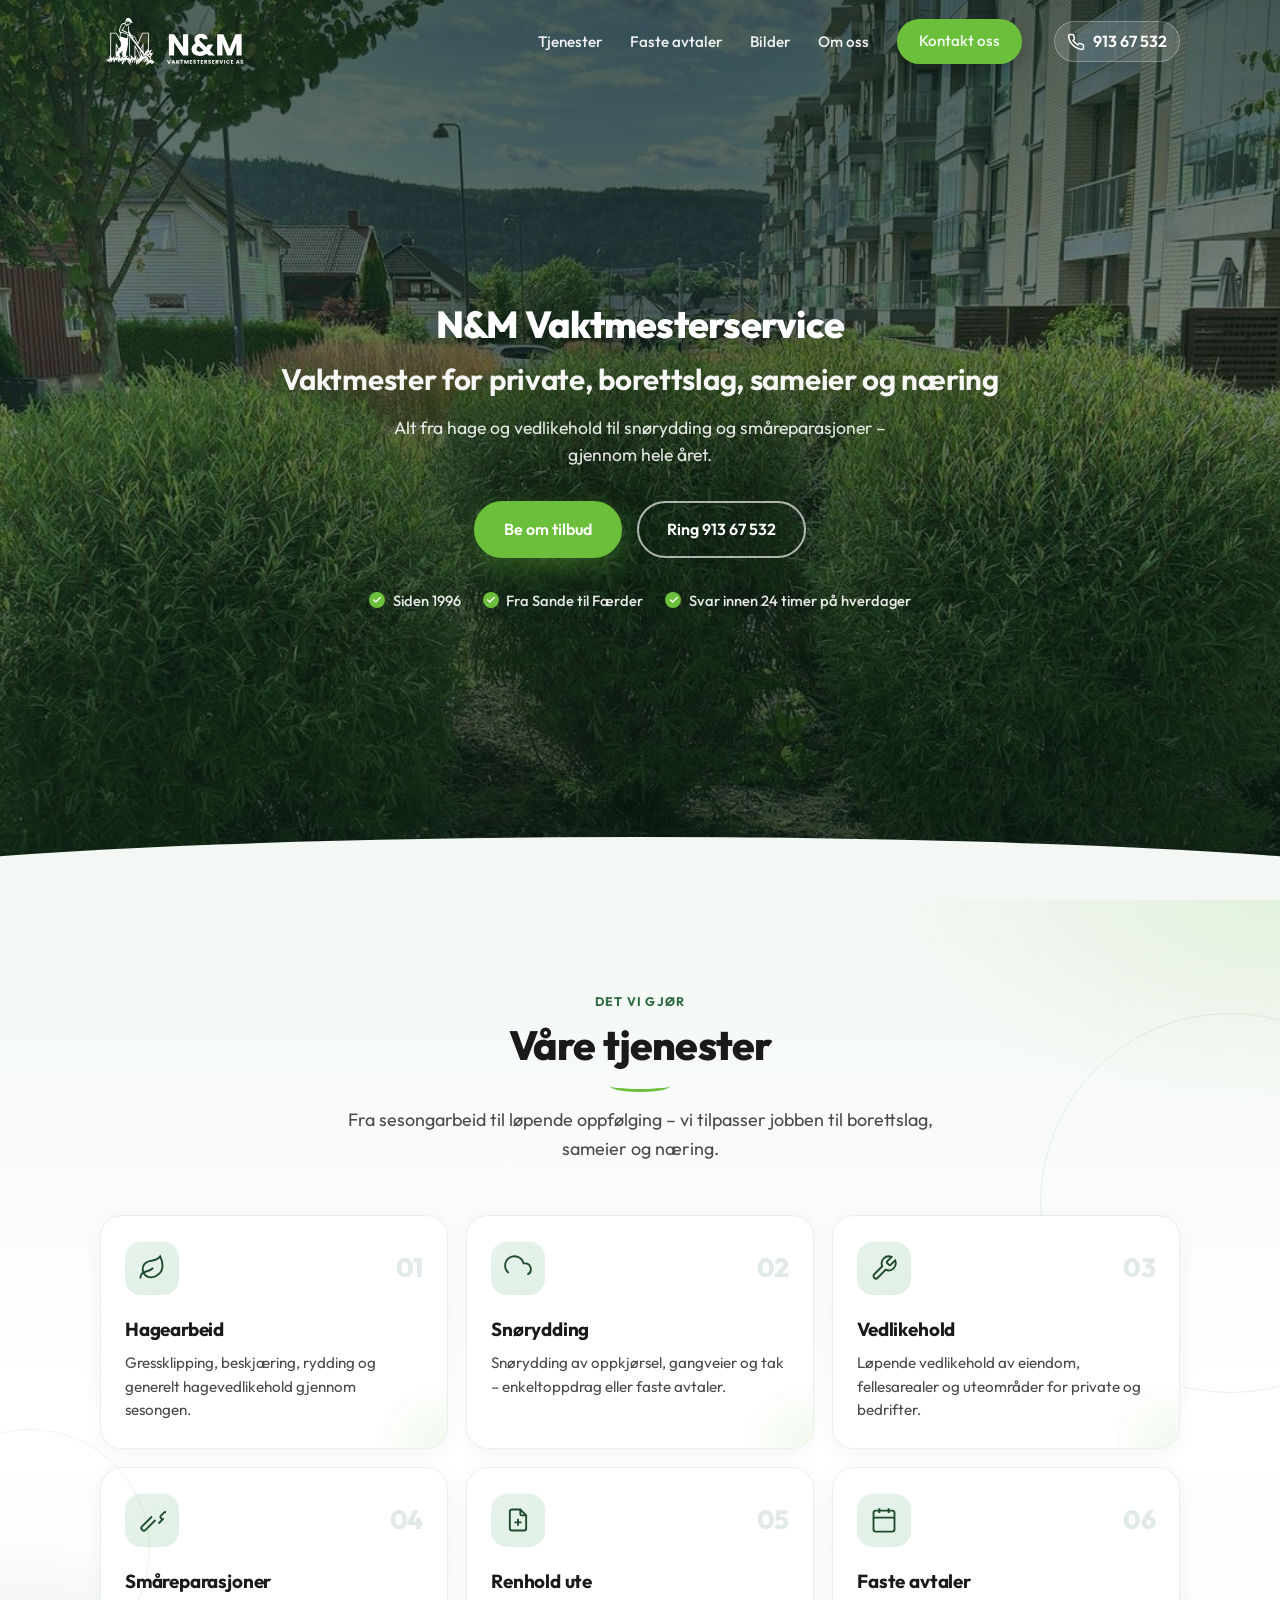
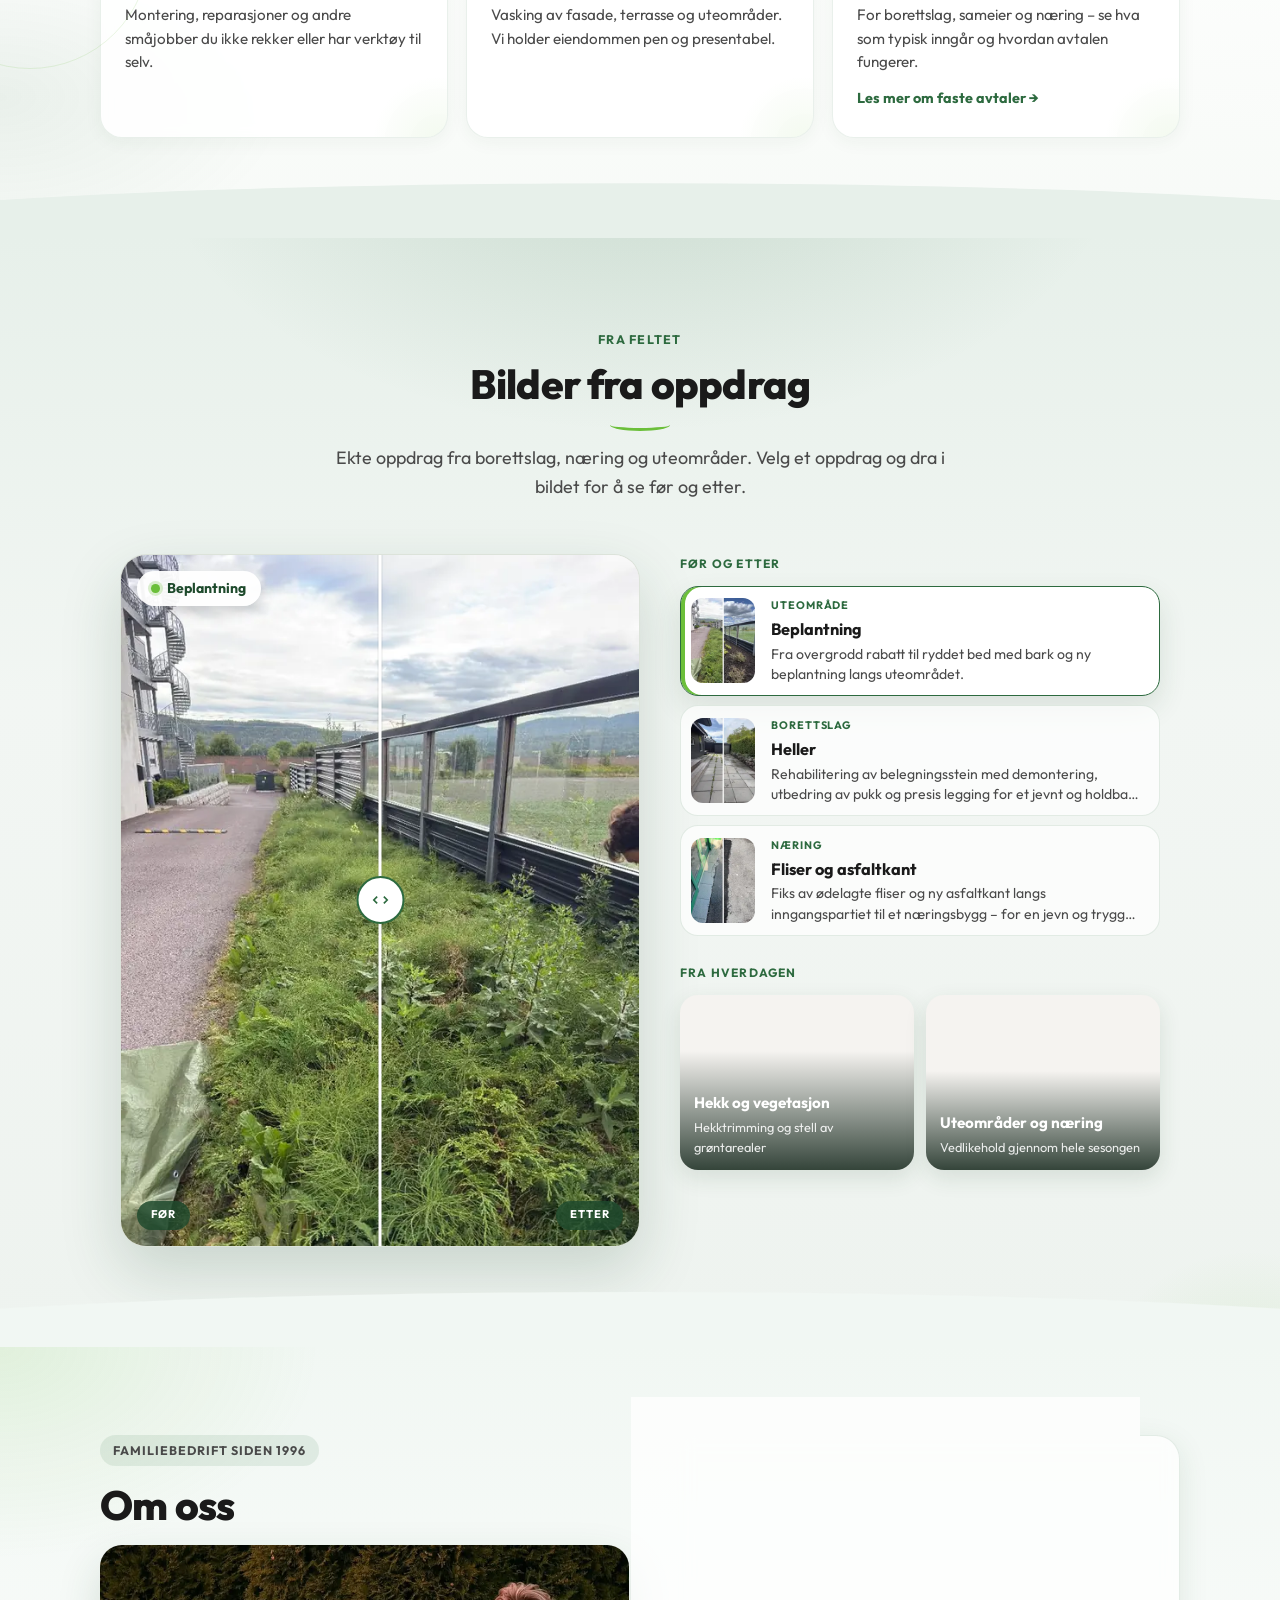
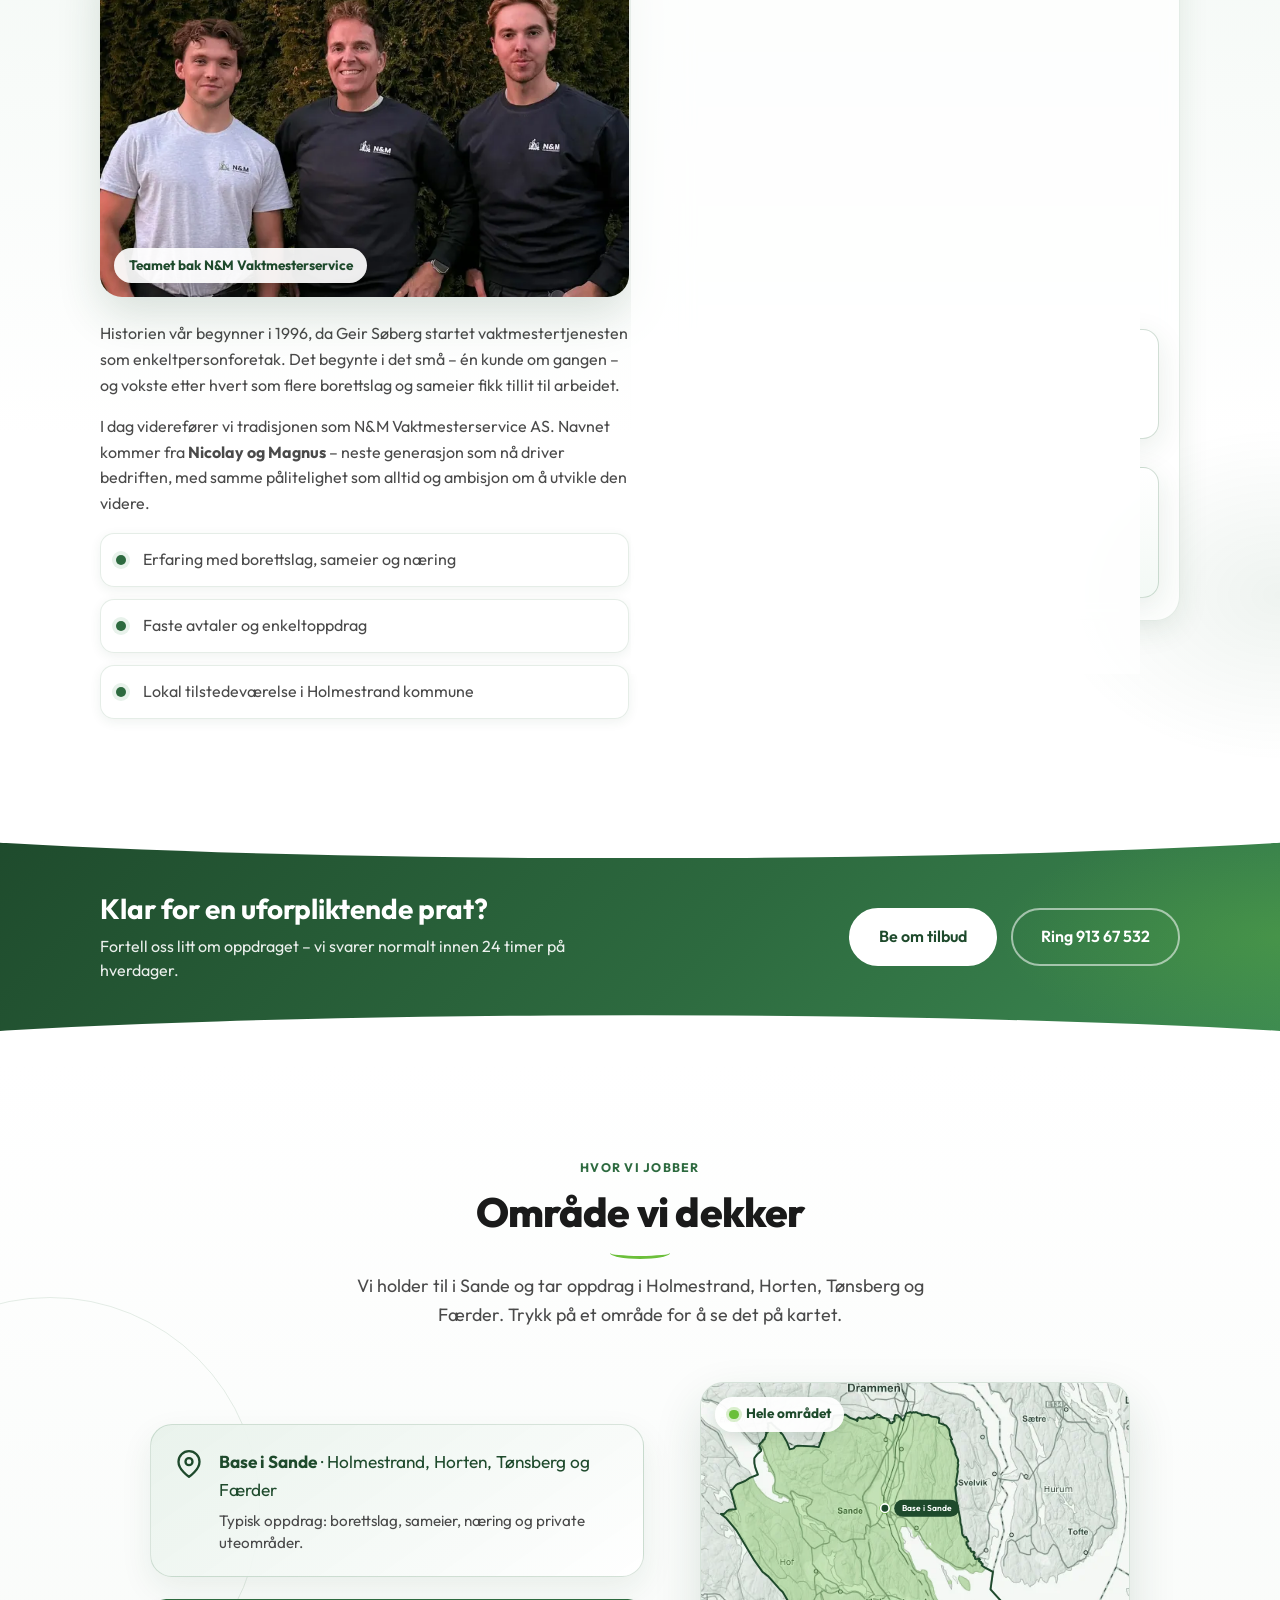
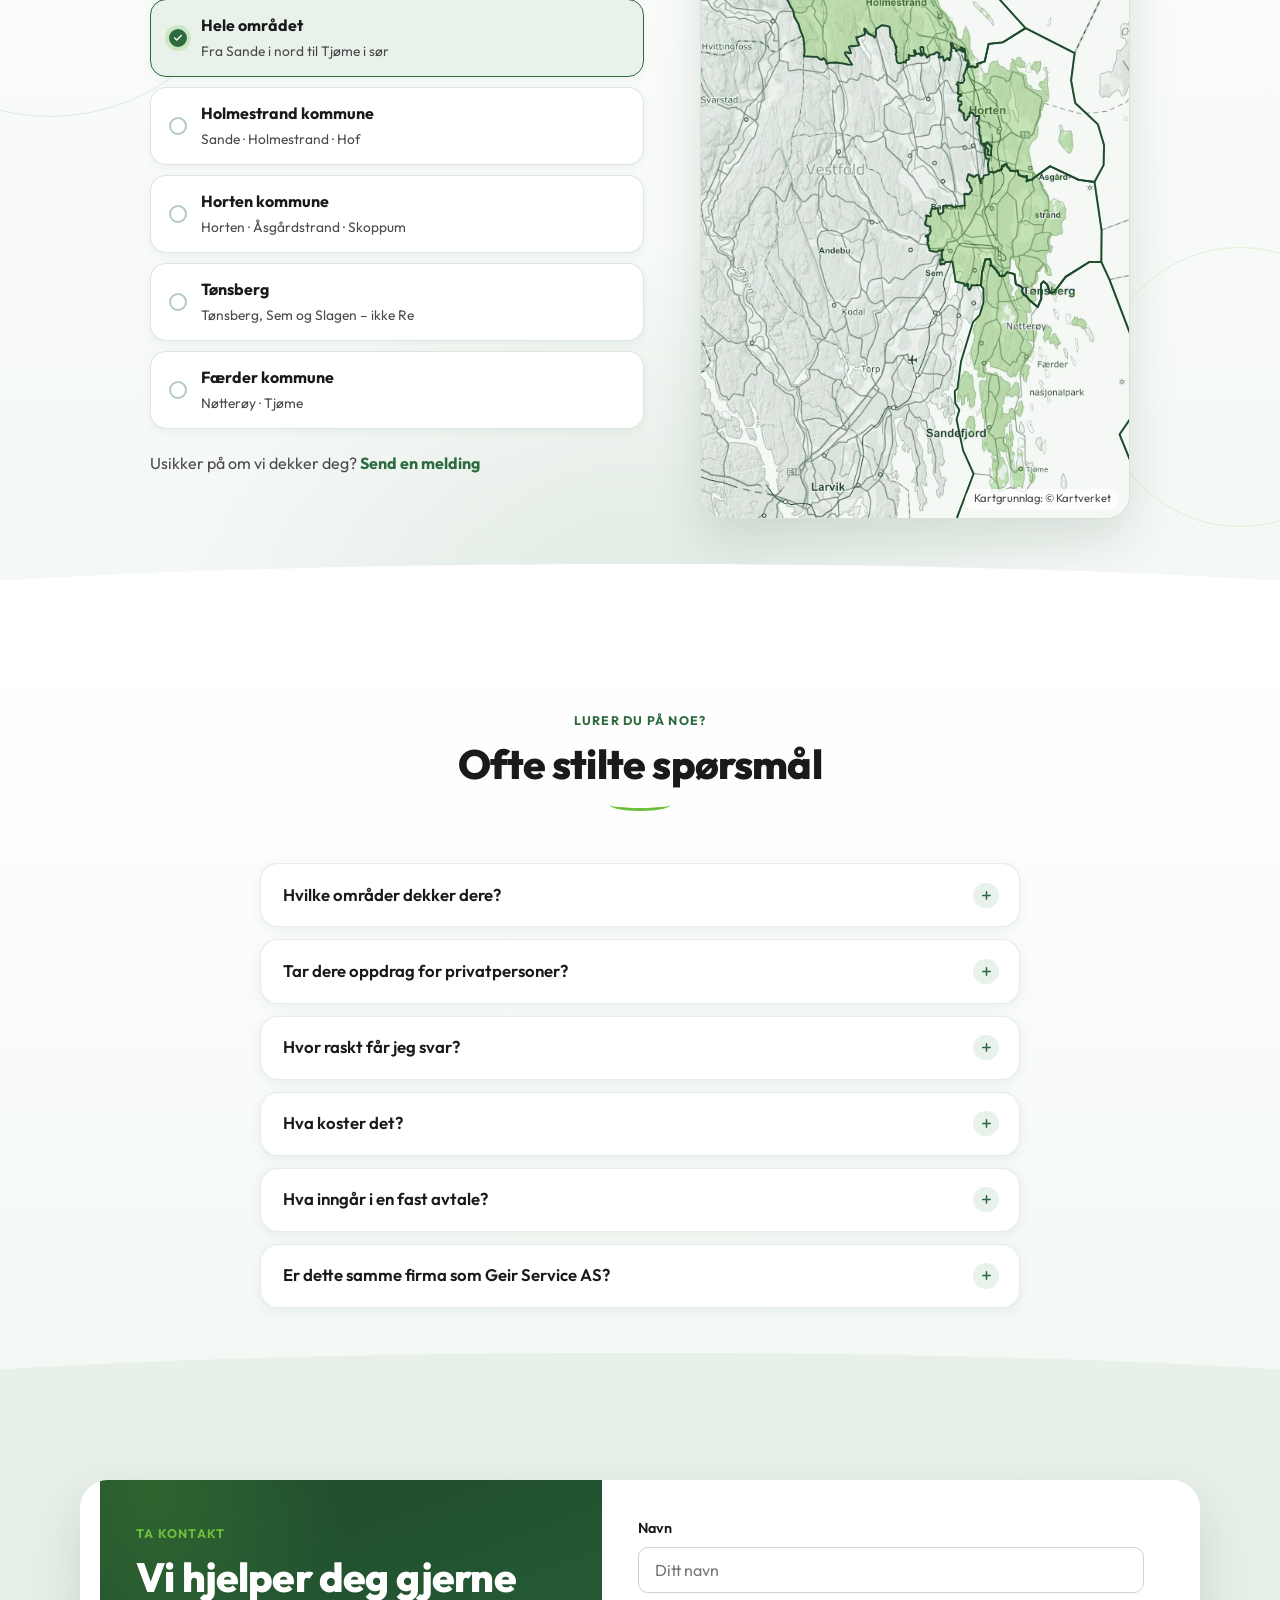
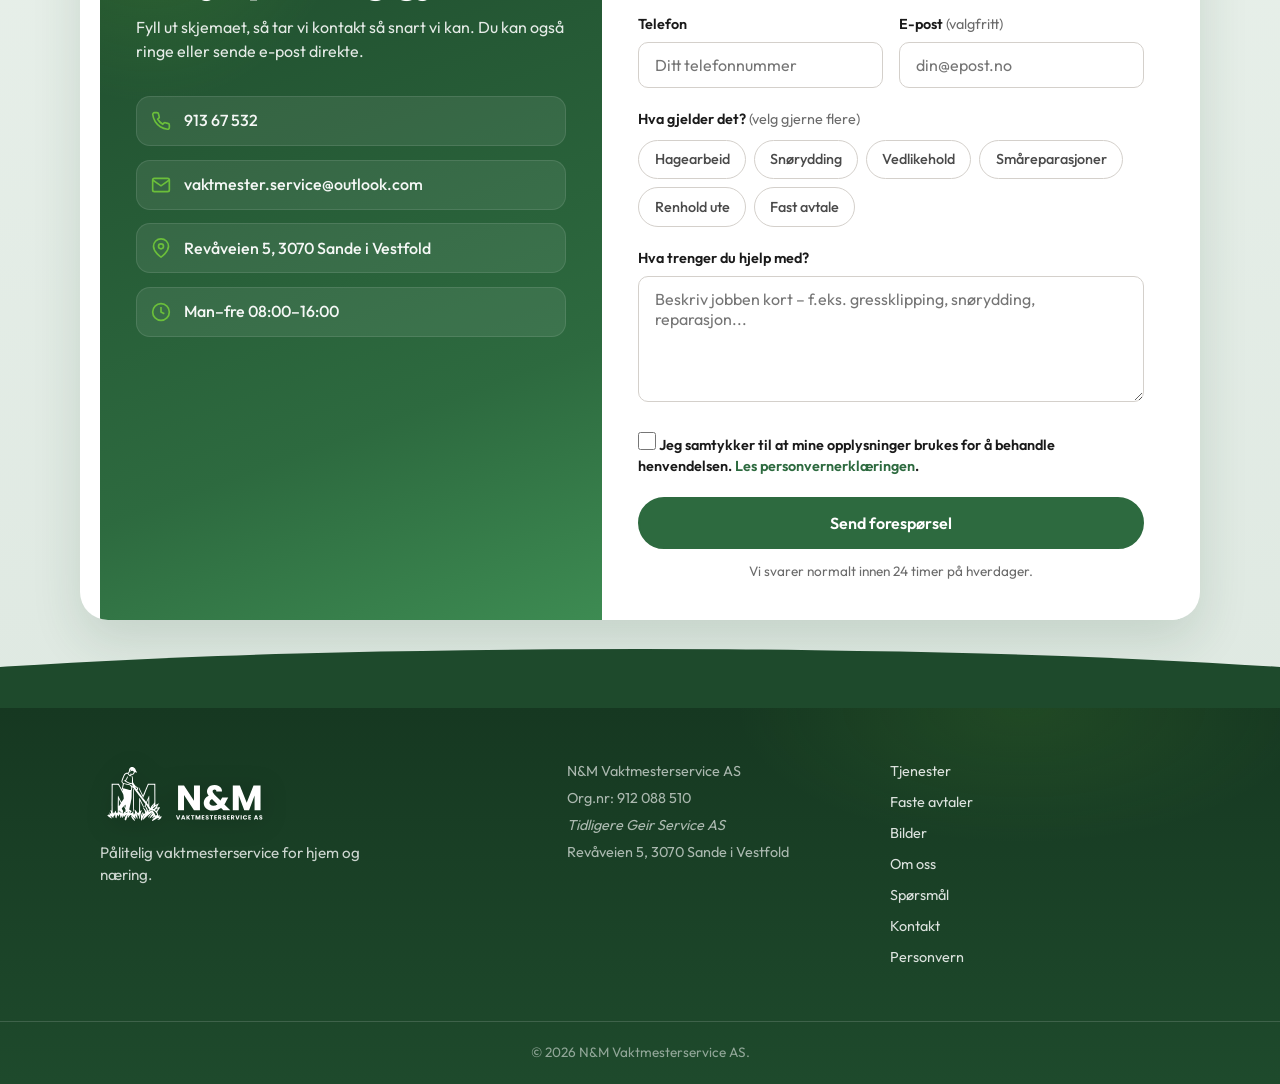
==== commit 96d6f1ab: "Add team photo and explain the N&M name in the About section. - Show team photo (WebP + JPEG fallbac" ====
--- a/index.html
+++ b/index.html
@@ -401,14 +401,22 @@
         <div class="about__content">
           <p class="about__label">Familiebedrift siden 1996</p>
           <h2 class="section__title">Om oss</h2>
+          <figure class="about__team">
+            <picture>
+              <source type="image/webp" srcset="assets/team/team-800.webp 800w, assets/team/team-1200.webp 1200w" sizes="(max-width: 900px) 92vw, 540px">
+              <img src="assets/team/team.jpg" alt="Tre fra N&amp;M Vaktmesterservice i arbeidsklær med logo, foran en hekk" width="1200" height="800" loading="lazy" decoding="async">
+            </picture>
+            <figcaption>Teamet bak N&amp;M Vaktmesterservice</figcaption>
+          </figure>
           <p>
             Historien vår begynner i 1996, da Geir Søberg startet vaktmestertjenesten som enkeltpersonforetak.
             Det begynte i det små – én kunde om gangen – og vokste etter hvert som flere borettslag
             og sameier fikk tillit til arbeidet.
           </p>
           <p>
-            I dag viderefører vi tradisjonen som N&amp;M Vaktmesterservice AS – med samme pålitelighet
-            som alltid, og ambisjon om å utvikle bedriften videre.
+            I dag viderefører vi tradisjonen som N&amp;M Vaktmesterservice AS. Navnet kommer fra
+            <strong>Nicolay og Magnus</strong> – neste generasjon som nå driver bedriften, med samme
+            pålitelighet som alltid og ambisjon om å utvikle den videre.
           </p>
 
           <ul class="about__list">
@@ -457,7 +465,7 @@
               <span class="timeline__year">2026</span>
               <div class="timeline__content">
                 <h3 class="timeline__title">N&amp;M Vaktmesterservice AS</h3>
-                <p>Neste generasjon overtar. Selskapet heter nå N&amp;M Vaktmesterservice AS – samme org.nr, samme drift.</p>
+                <p>Neste generasjon overtar, og selskapet får navnet N&amp;M – etter Nicolay og Magnus. Samme org.nr, samme drift.</p>
               </div>
             </article>
           </div>
--- a/css/style.css
+++ b/css/style.css
@@ -1366,6 +1366,39 @@
   margin-bottom: 1rem;
 }
 
+.about__team {
+  position: relative;
+  margin: 0.25rem 0 1.5rem;
+  border-radius: 22px;
+  overflow: hidden;
+  aspect-ratio: 3 / 2;
+  background: var(--gray-100);
+  box-shadow: 0 18px 44px rgba(30, 74, 44, 0.16);
+}
+
+.about__team picture {
+  display: contents;
+}
+
+.about__team img {
+  width: 100%;
+  height: 100%;
+  object-fit: cover;
+}
+
+.about__team figcaption {
+  position: absolute;
+  left: 0.9rem;
+  bottom: 0.9rem;
+  padding: 0.4rem 0.9rem;
+  font-size: 0.85rem;
+  font-weight: 700;
+  color: var(--green-dark);
+  background: rgba(255, 255, 255, 0.92);
+  border-radius: var(--radius-pill);
+  box-shadow: 0 6px 16px rgba(0, 0, 0, 0.18);
+}
+
 .about__content p {
   color: var(--gray-700);
   margin-bottom: 1rem;
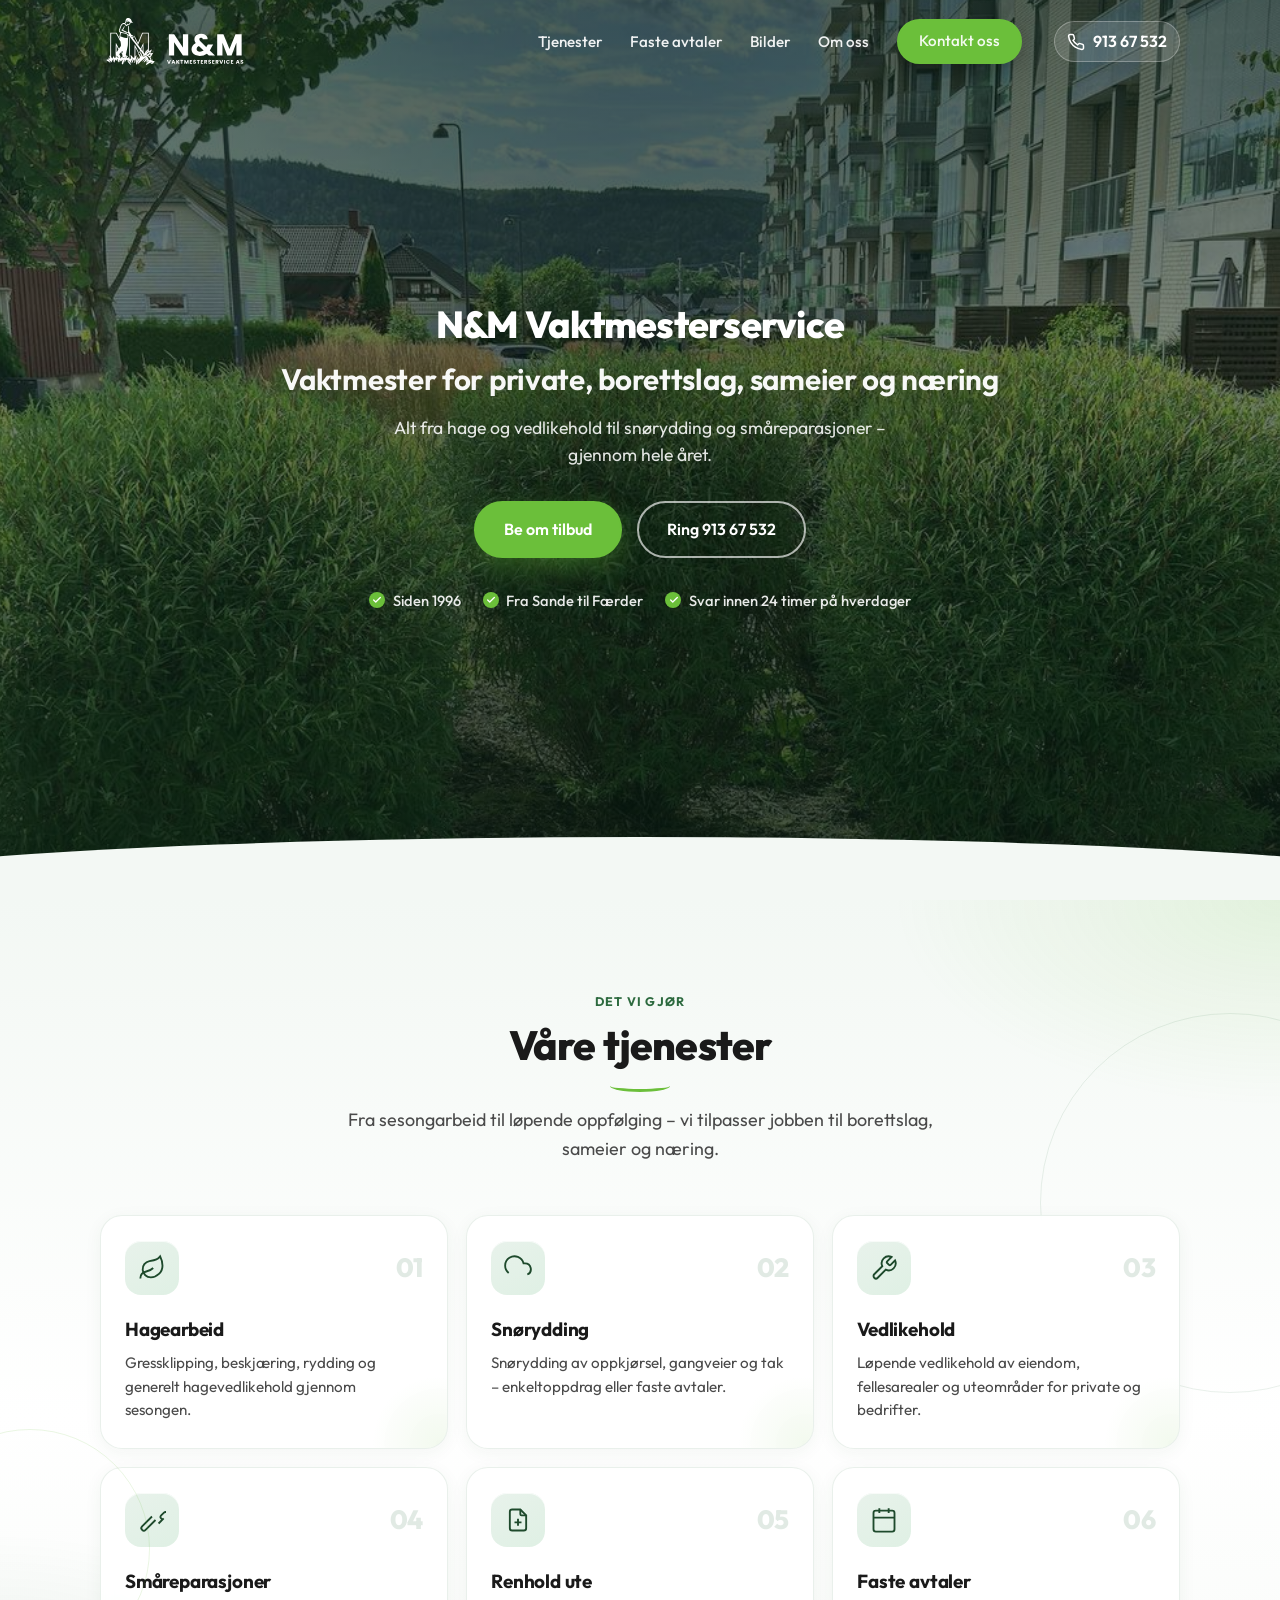
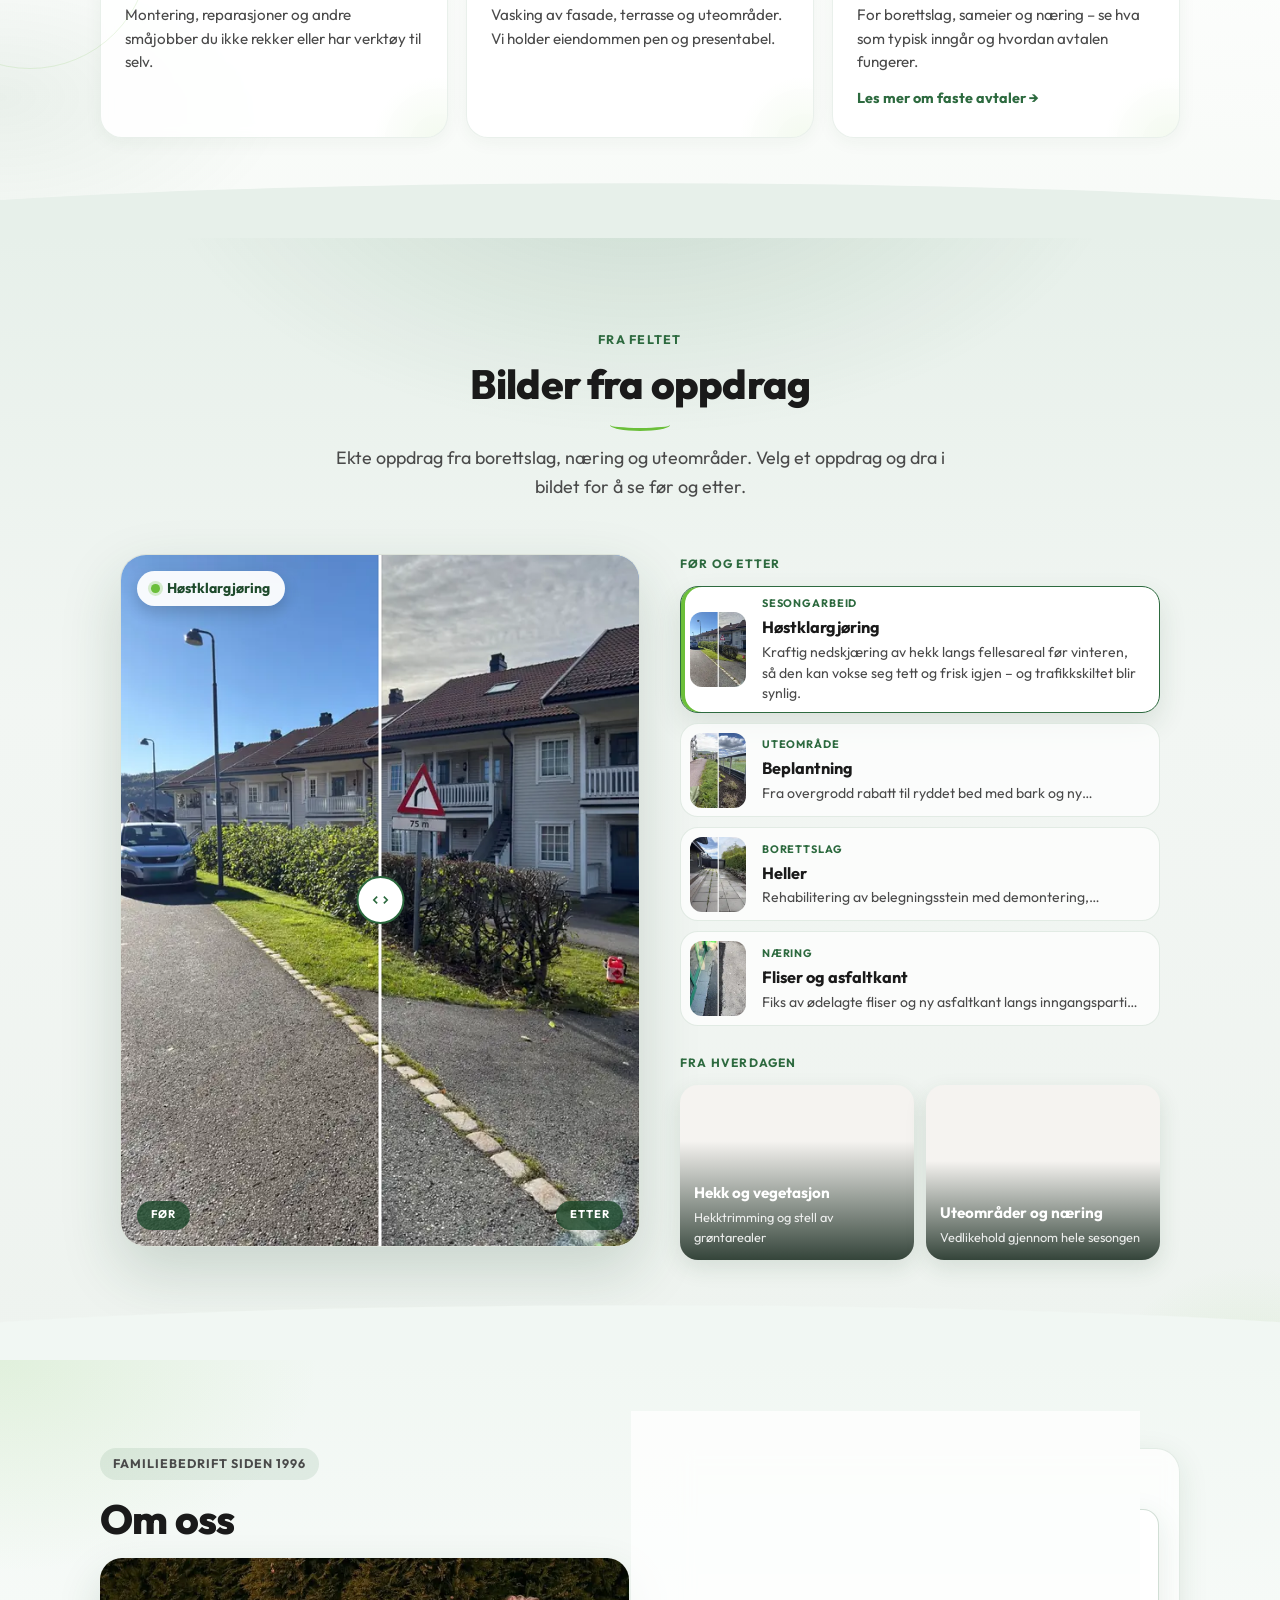
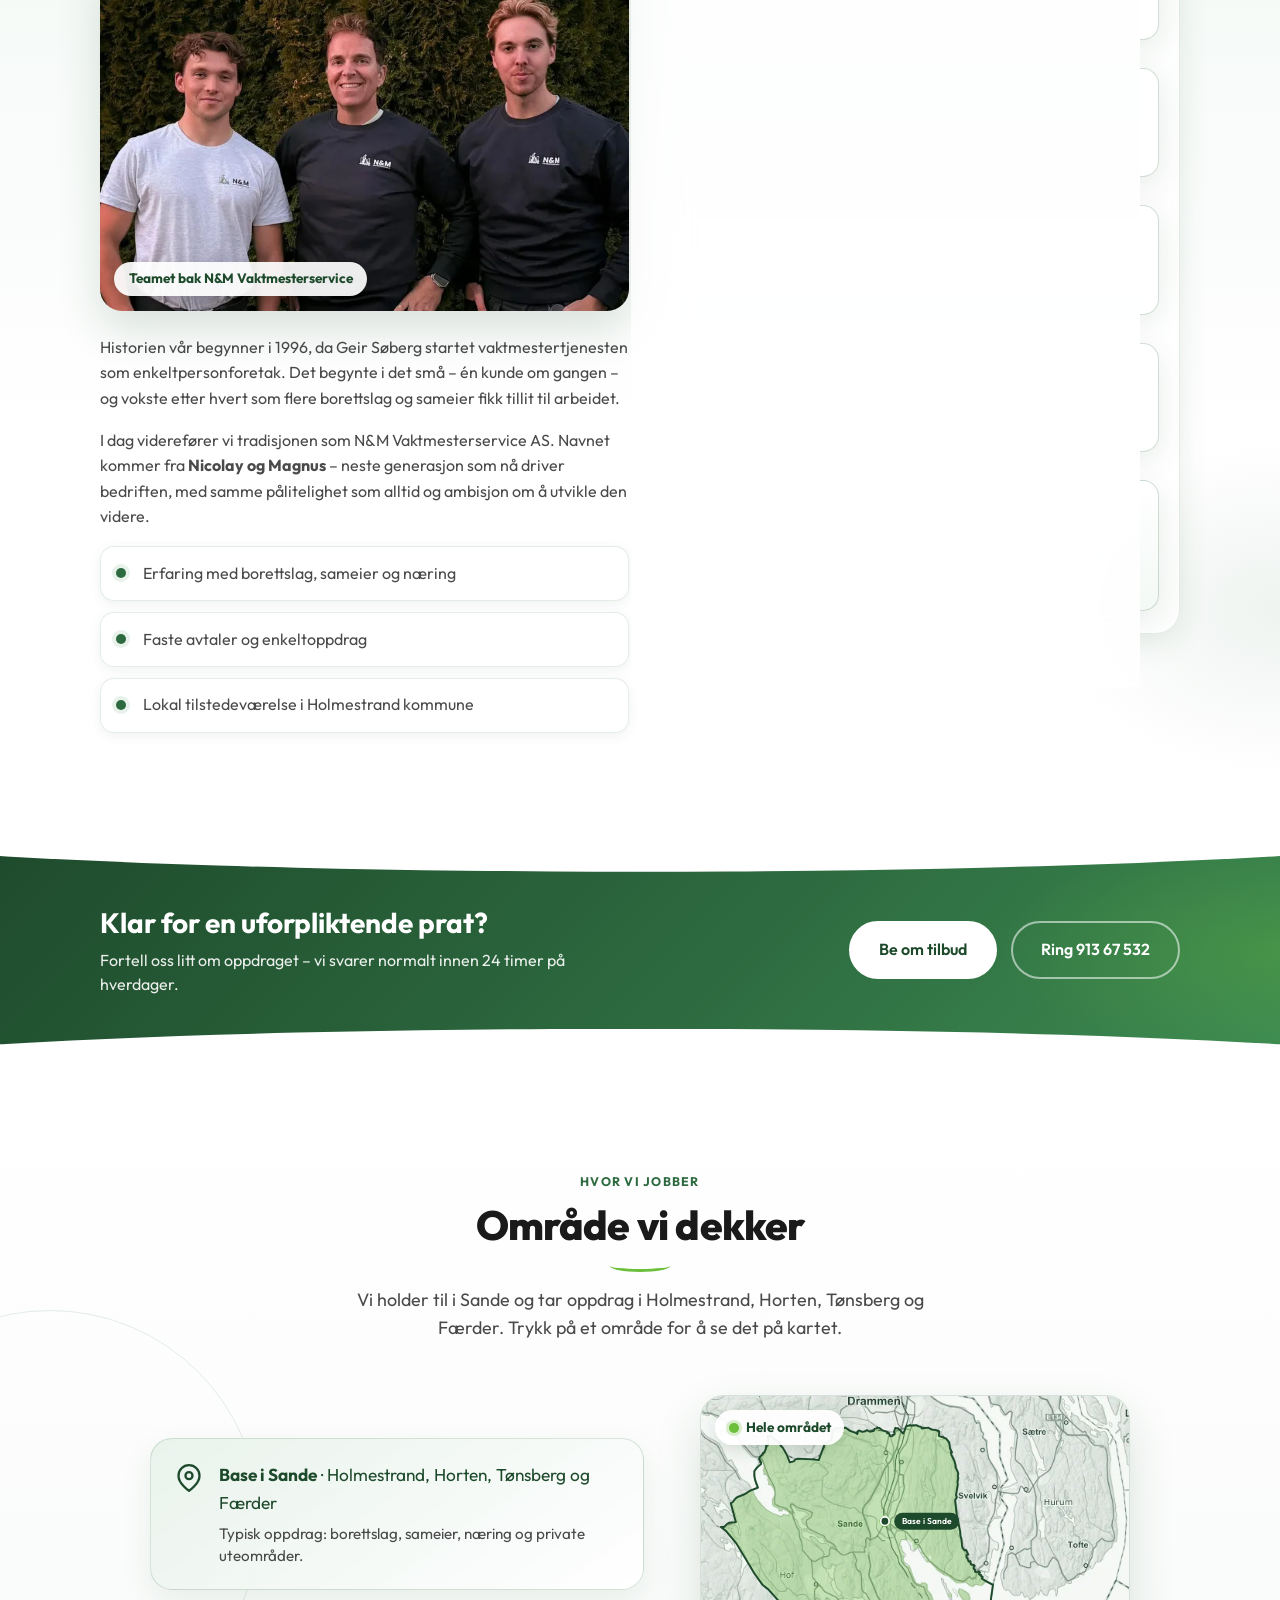
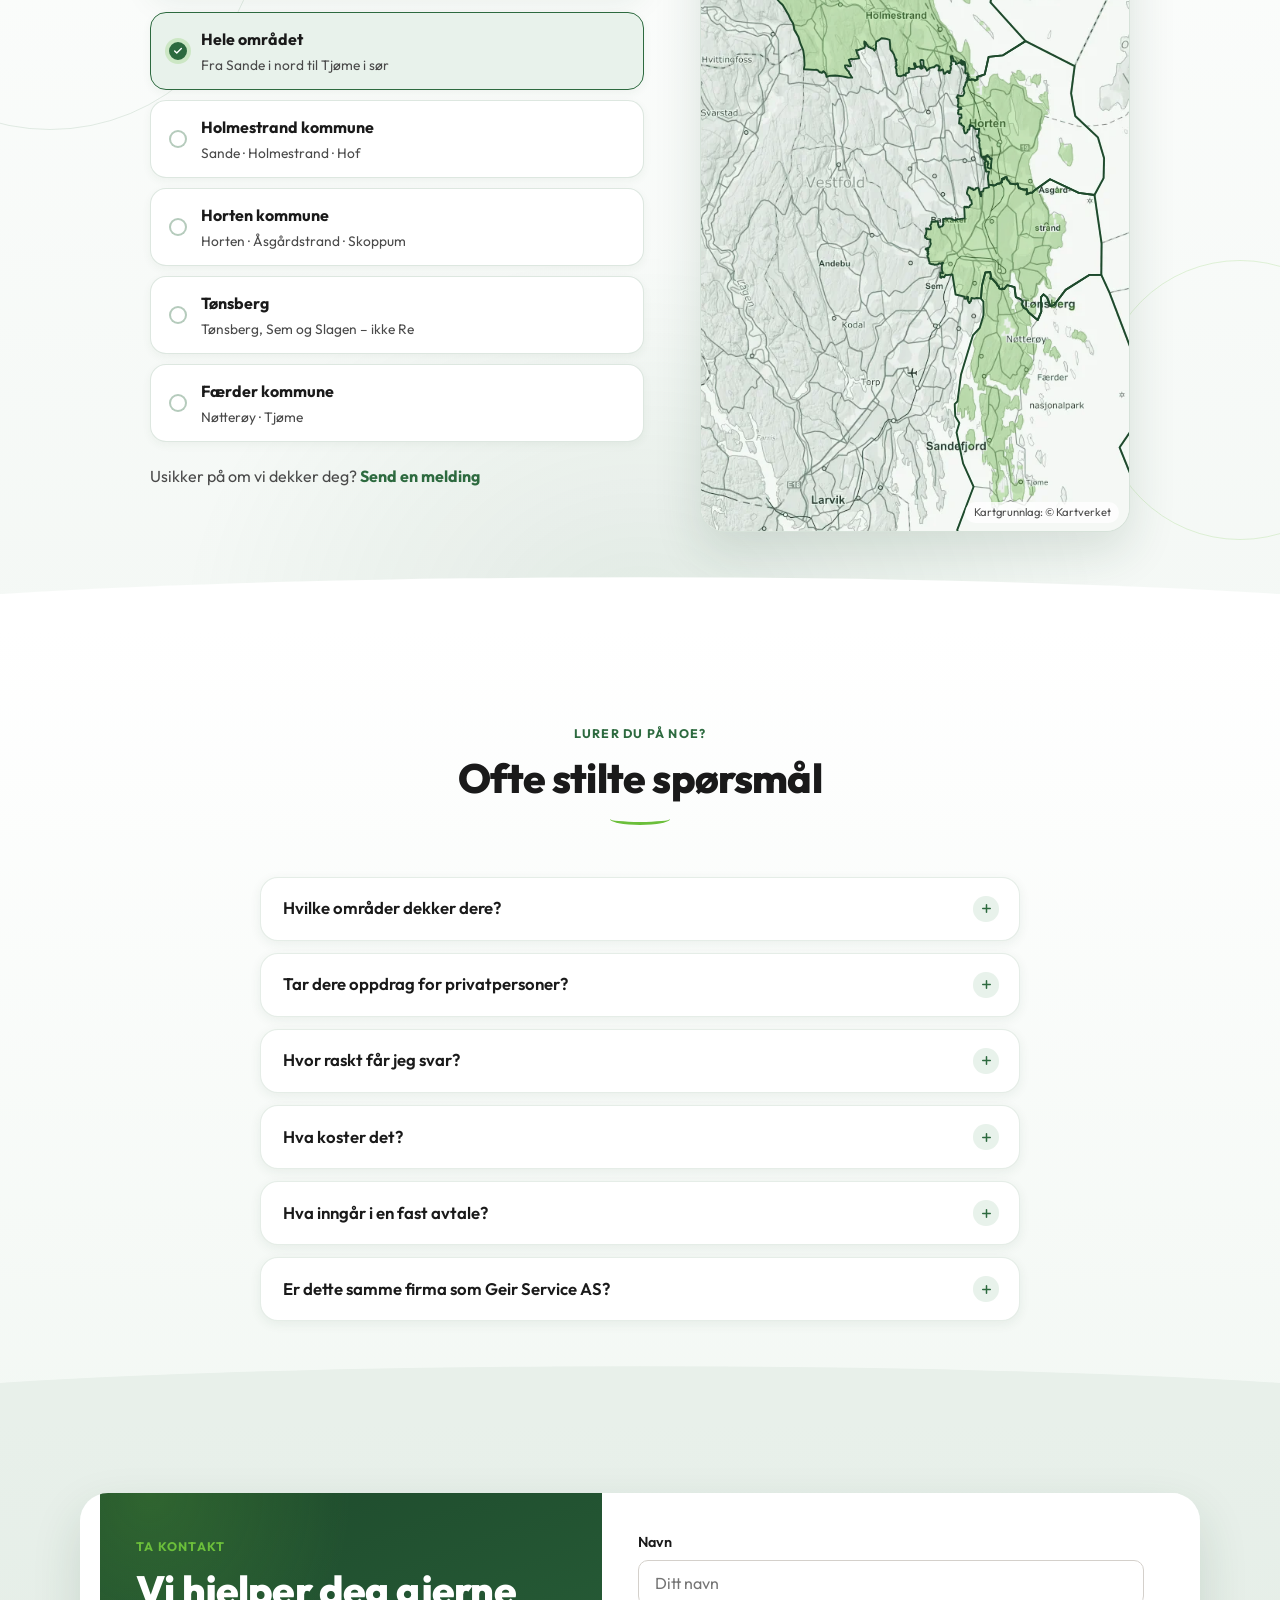
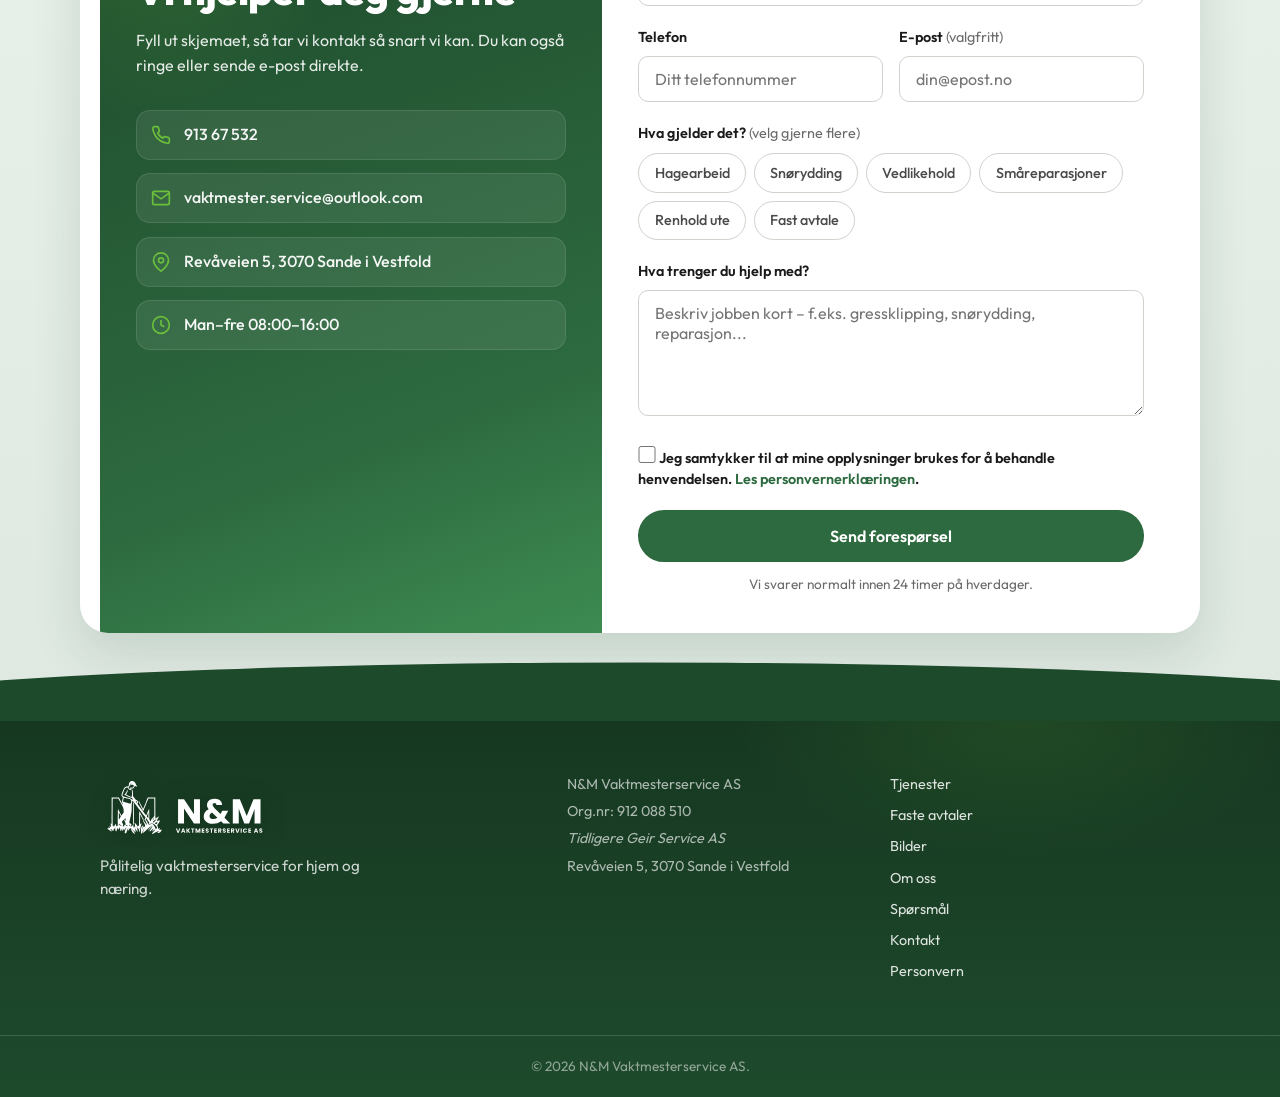
==== commit be3c94d8: "Add autumn hedge cut-back as featured before/after job. - Aligned before/after photos (plate blurred" ====
--- a/index.html
+++ b/index.html
@@ -324,9 +324,9 @@
 
         <div class="showcase">
           <figure class="showcase__stage">
-            <div class="compare compare--hint" role="slider" tabindex="0" aria-label="Før og etter: Beplantning. Dra eller bruk piltastene for å se forskjellen." aria-valuemin="0" aria-valuemax="100" aria-valuenow="50" data-title="Beplantning">
-              <img class="compare__before" src="assets/arbeid/beplantning-foer.jpg" srcset="assets/arbeid/beplantning-foer-600.webp 600w, assets/arbeid/beplantning-foer.webp 900w" sizes="(max-width: 640px) 92vw, 520px" alt="Før: overgrodd rabatt med ugress langs gjerde" width="900" height="1200" loading="lazy" decoding="async" draggable="false">
-              <img class="compare__after" src="assets/arbeid/beplantning-etter.jpg" srcset="assets/arbeid/beplantning-etter-600.webp 600w, assets/arbeid/beplantning-etter.webp 900w" sizes="(max-width: 640px) 92vw, 520px" alt="" width="900" height="1200" loading="lazy" decoding="async" draggable="false" aria-hidden="true">
+            <div class="compare compare--hint" role="slider" tabindex="0" aria-label="Før og etter: Høstklargjøring. Dra eller bruk piltastene for å se forskjellen." aria-valuemin="0" aria-valuemax="100" aria-valuenow="50" data-title="Høstklargjøring">
+              <img class="compare__before" src="assets/arbeid/hekk-foer.jpg" srcset="assets/arbeid/hekk-foer-600.webp 600w, assets/arbeid/hekk-foer.webp 900w" sizes="(max-width: 640px) 92vw, 520px" alt="Før: høy og frodig hekk som skjuler trafikkskiltet" width="900" height="1200" loading="lazy" decoding="async" draggable="false">
+              <img class="compare__after" src="assets/arbeid/hekk-etter.jpg" srcset="assets/arbeid/hekk-etter-600.webp 600w, assets/arbeid/hekk-etter.webp 900w" sizes="(max-width: 640px) 92vw, 520px" alt="" width="900" height="1200" loading="lazy" decoding="async" draggable="false" aria-hidden="true">
               <div class="compare__divider" aria-hidden="true">
                 <div class="compare__handle">
                   <svg width="20" height="20" viewBox="0 0 24 24" fill="none" stroke="currentColor" stroke-width="2" aria-hidden="true">
@@ -337,13 +337,22 @@
               <span class="compare__label compare__label--before">Før</span>
               <span class="compare__label compare__label--after">Etter</span>
             </div>
-            <figcaption class="showcase__caption" aria-live="polite">Beplantning</figcaption>
+            <figcaption class="showcase__caption" aria-live="polite">Høstklargjøring</figcaption>
           </figure>
 
           <div class="showcase__side">
             <p class="showcase__label">Før og etter</p>
             <div class="showcase__jobs" role="group" aria-label="Velg oppdrag">
               <button type="button" class="job is-active" aria-pressed="true"
+                data-title="Høstklargjøring" data-before="assets/arbeid/hekk-foer" data-after="assets/arbeid/hekk-etter" data-alt="Før: høy og frodig hekk som skjuler trafikkskiltet">
+                <img class="job__thumb" src="assets/arbeid/miniatyr-hekk.webp" alt="" width="180" height="240" loading="lazy" decoding="async">
+                <span class="job__body">
+                  <span class="job__tag">Sesongarbeid</span>
+                  <span class="job__title">Høstklargjøring</span>
+                  <span class="job__text">Kraftig nedskjæring av hekk langs fellesareal før vinteren, så den kan vokse seg tett og frisk igjen – og trafikkskiltet blir synlig.</span>
+                </span>
+              </button>
+              <button type="button" class="job" aria-pressed="false"
                 data-title="Beplantning" data-before="assets/arbeid/beplantning-foer" data-after="assets/arbeid/beplantning-etter" data-alt="Før: overgrodd rabatt med ugress langs gjerde">
                 <img class="job__thumb" src="assets/arbeid/miniatyr-beplantning.webp" alt="" width="180" height="240" loading="lazy" decoding="async">
                 <span class="job__body">
--- a/css/style.css
+++ b/css/style.css
@@ -1157,11 +1157,11 @@
 
 .job {
   display: grid;
-  grid-template-columns: 64px minmax(0, 1fr);
+  grid-template-columns: 56px minmax(0, 1fr);
   gap: 1rem;
   align-items: center;
   width: 100%;
-  padding: 0.65rem 1rem 0.65rem 0.65rem;
+  padding: 0.55rem 1rem 0.55rem 0.55rem;
   text-align: left;
   font: inherit;
   color: inherit;
@@ -1185,8 +1185,8 @@
 }
 
 .job__thumb {
-  width: 64px;
-  height: 85px;
+  width: 56px;
+  height: 75px;
   object-fit: cover;
   border-radius: 12px;
   background: var(--gray-100);
@@ -1224,6 +1224,13 @@
 
 .job.is-active .job__text {
   display: block;
+}
+
+/* PC: én linje på de jobbene som ikke er valgt, så kolonnen ikke blir høyere enn bildet */
+@media (min-width: 901px) {
+  .job:not(.is-active) .job__text {
+    -webkit-line-clamp: 1;
+  }
 }
 
 .showcase__photos {
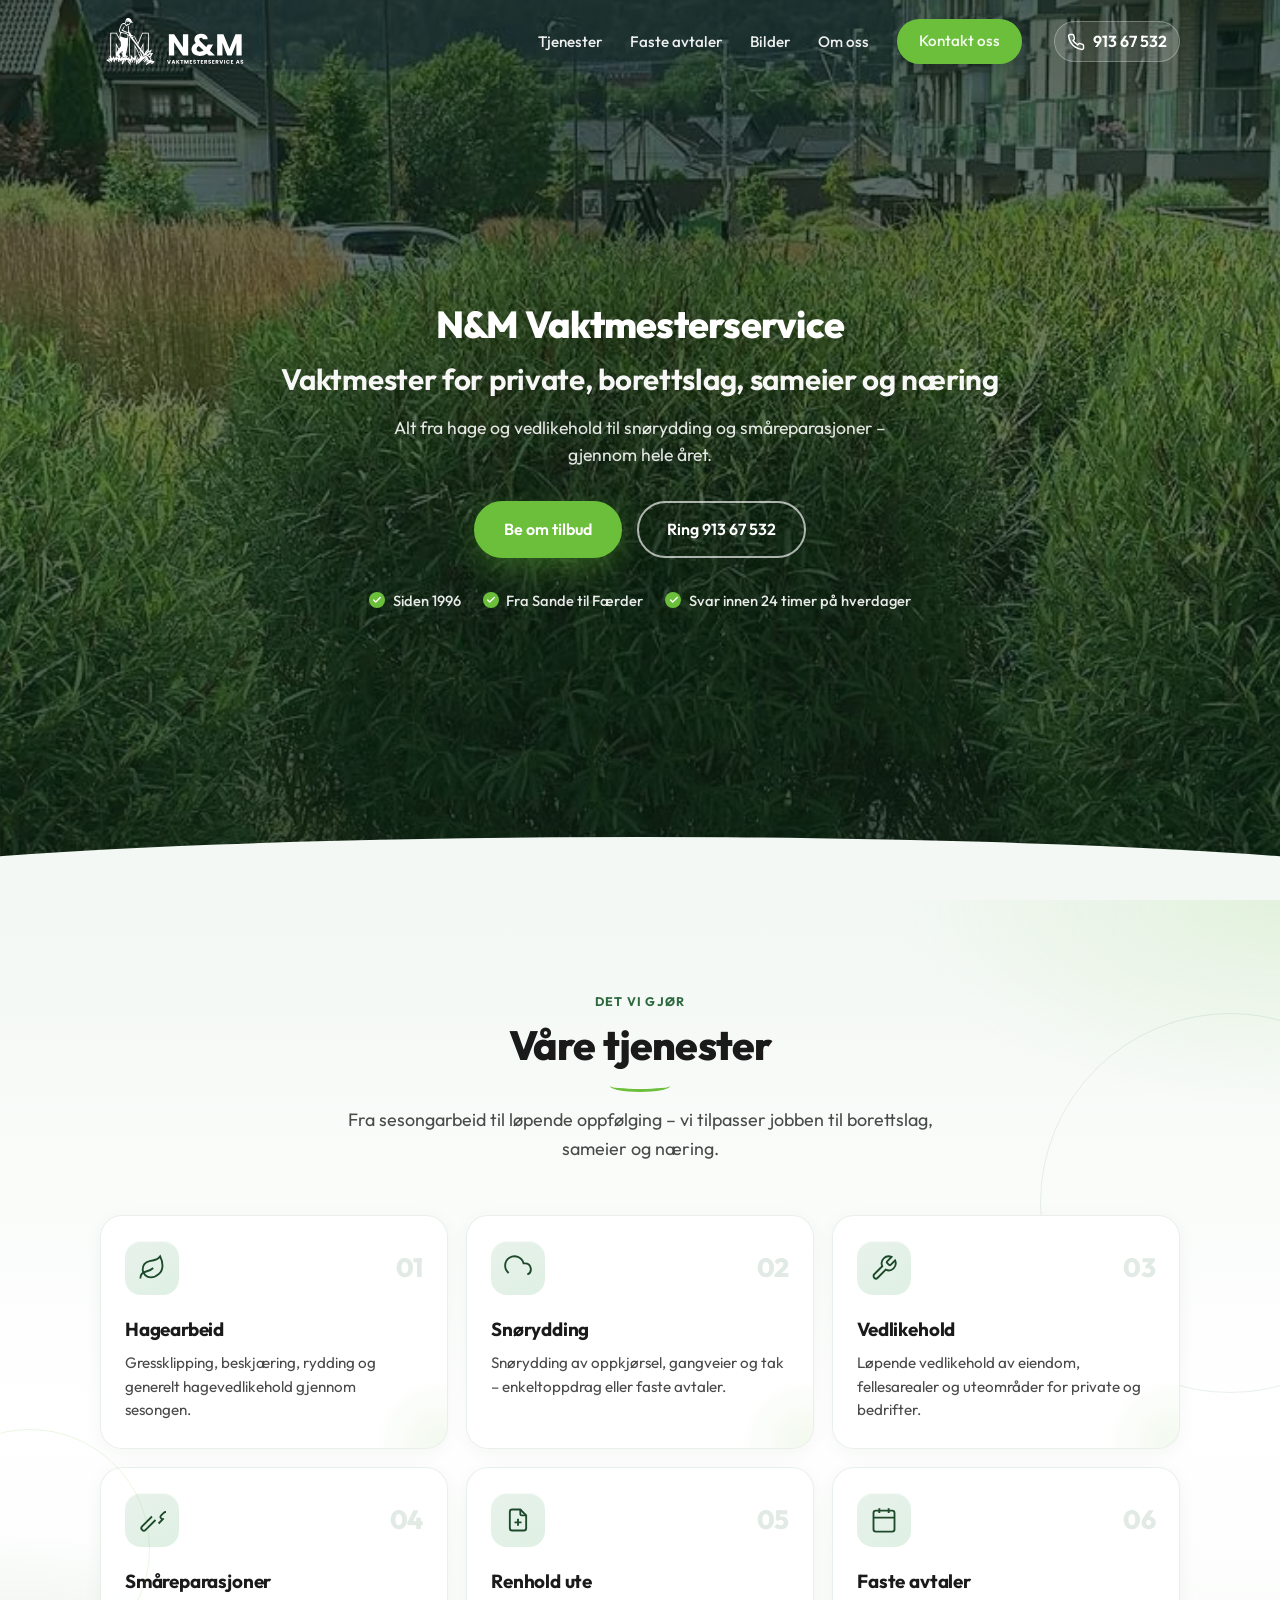
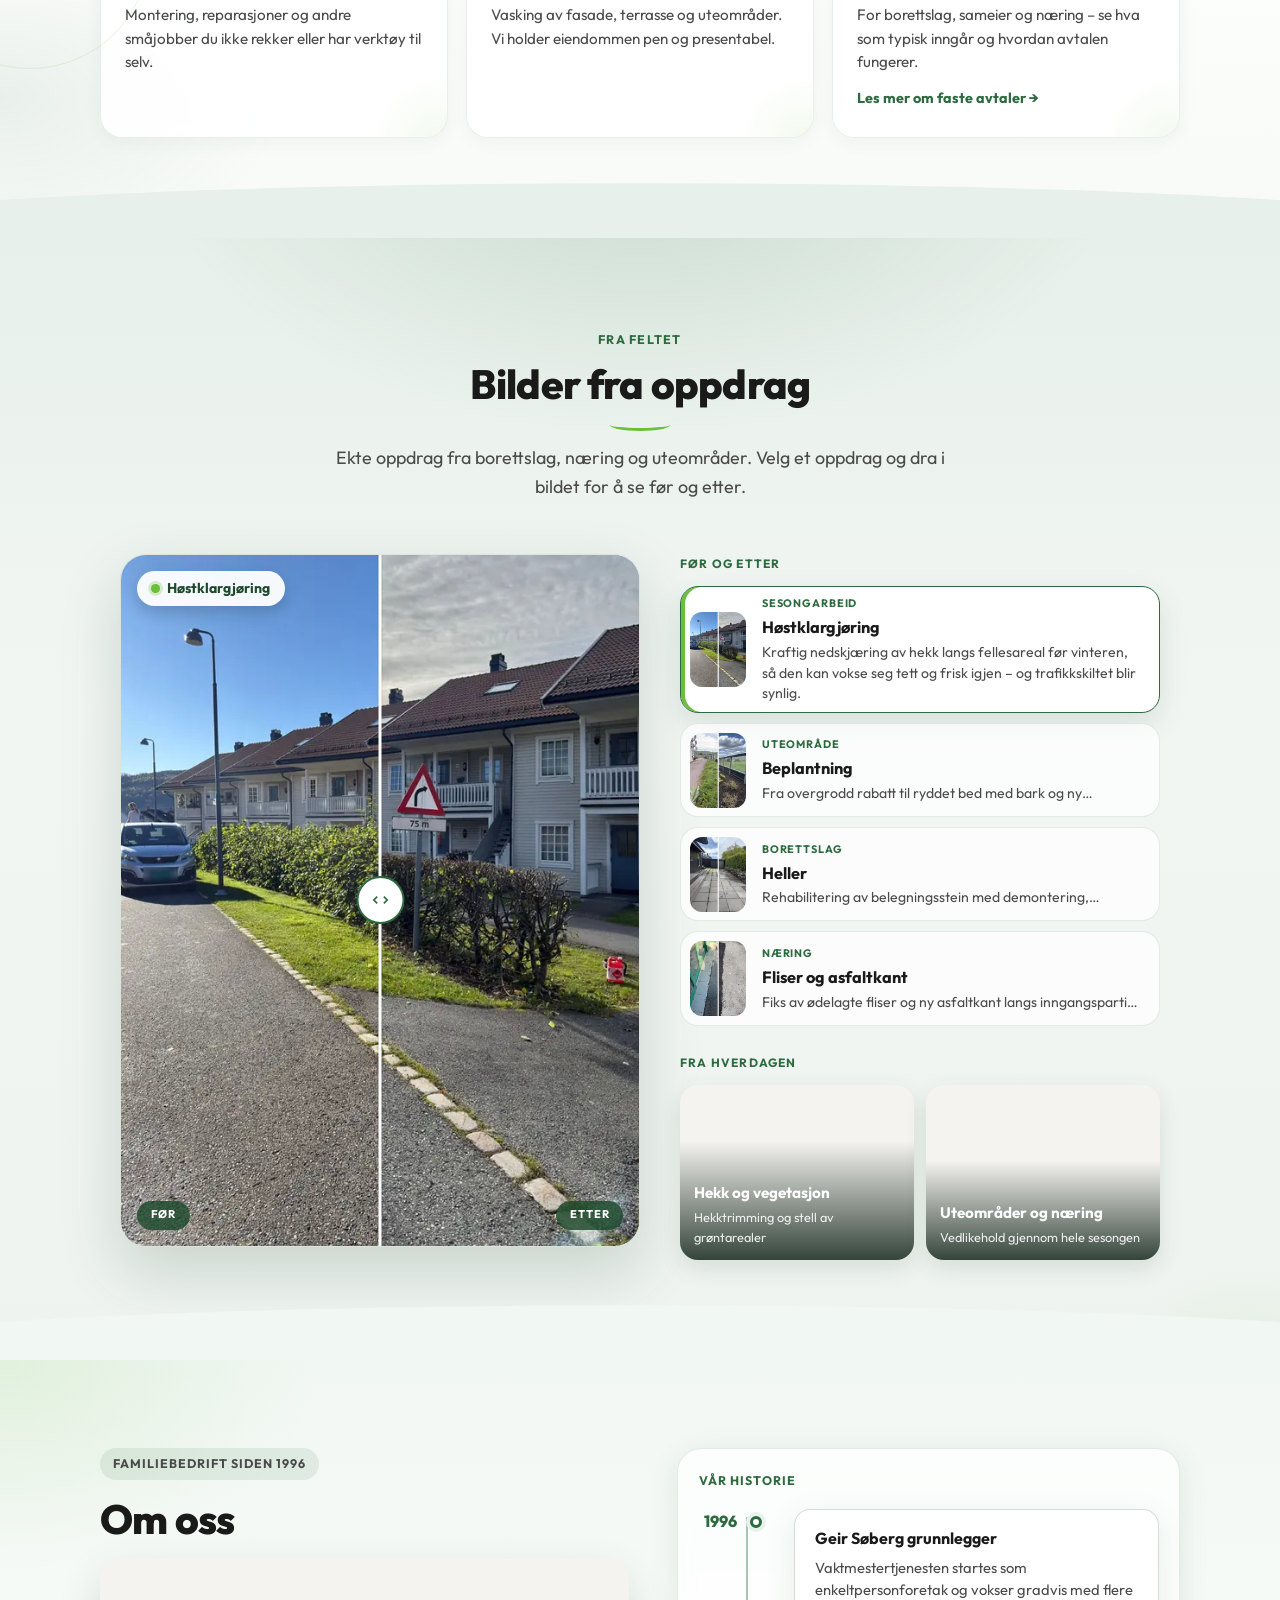
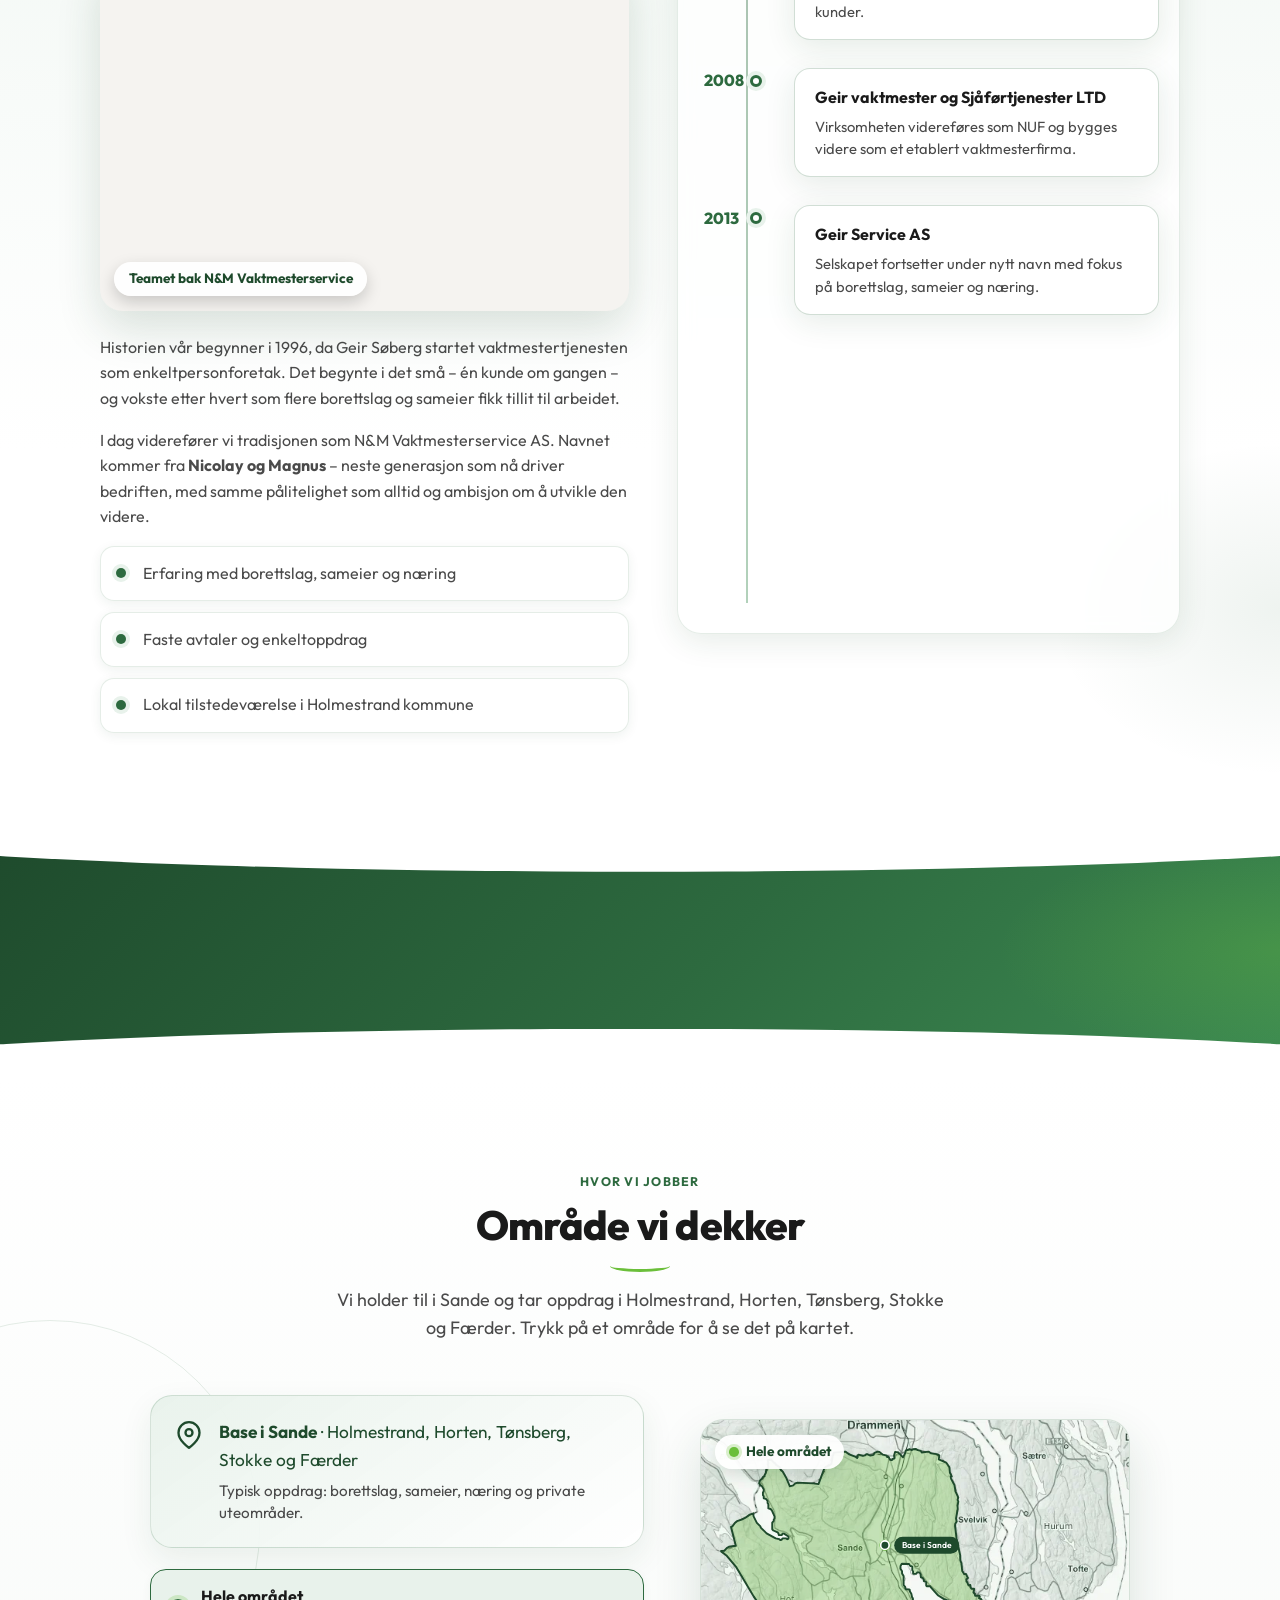
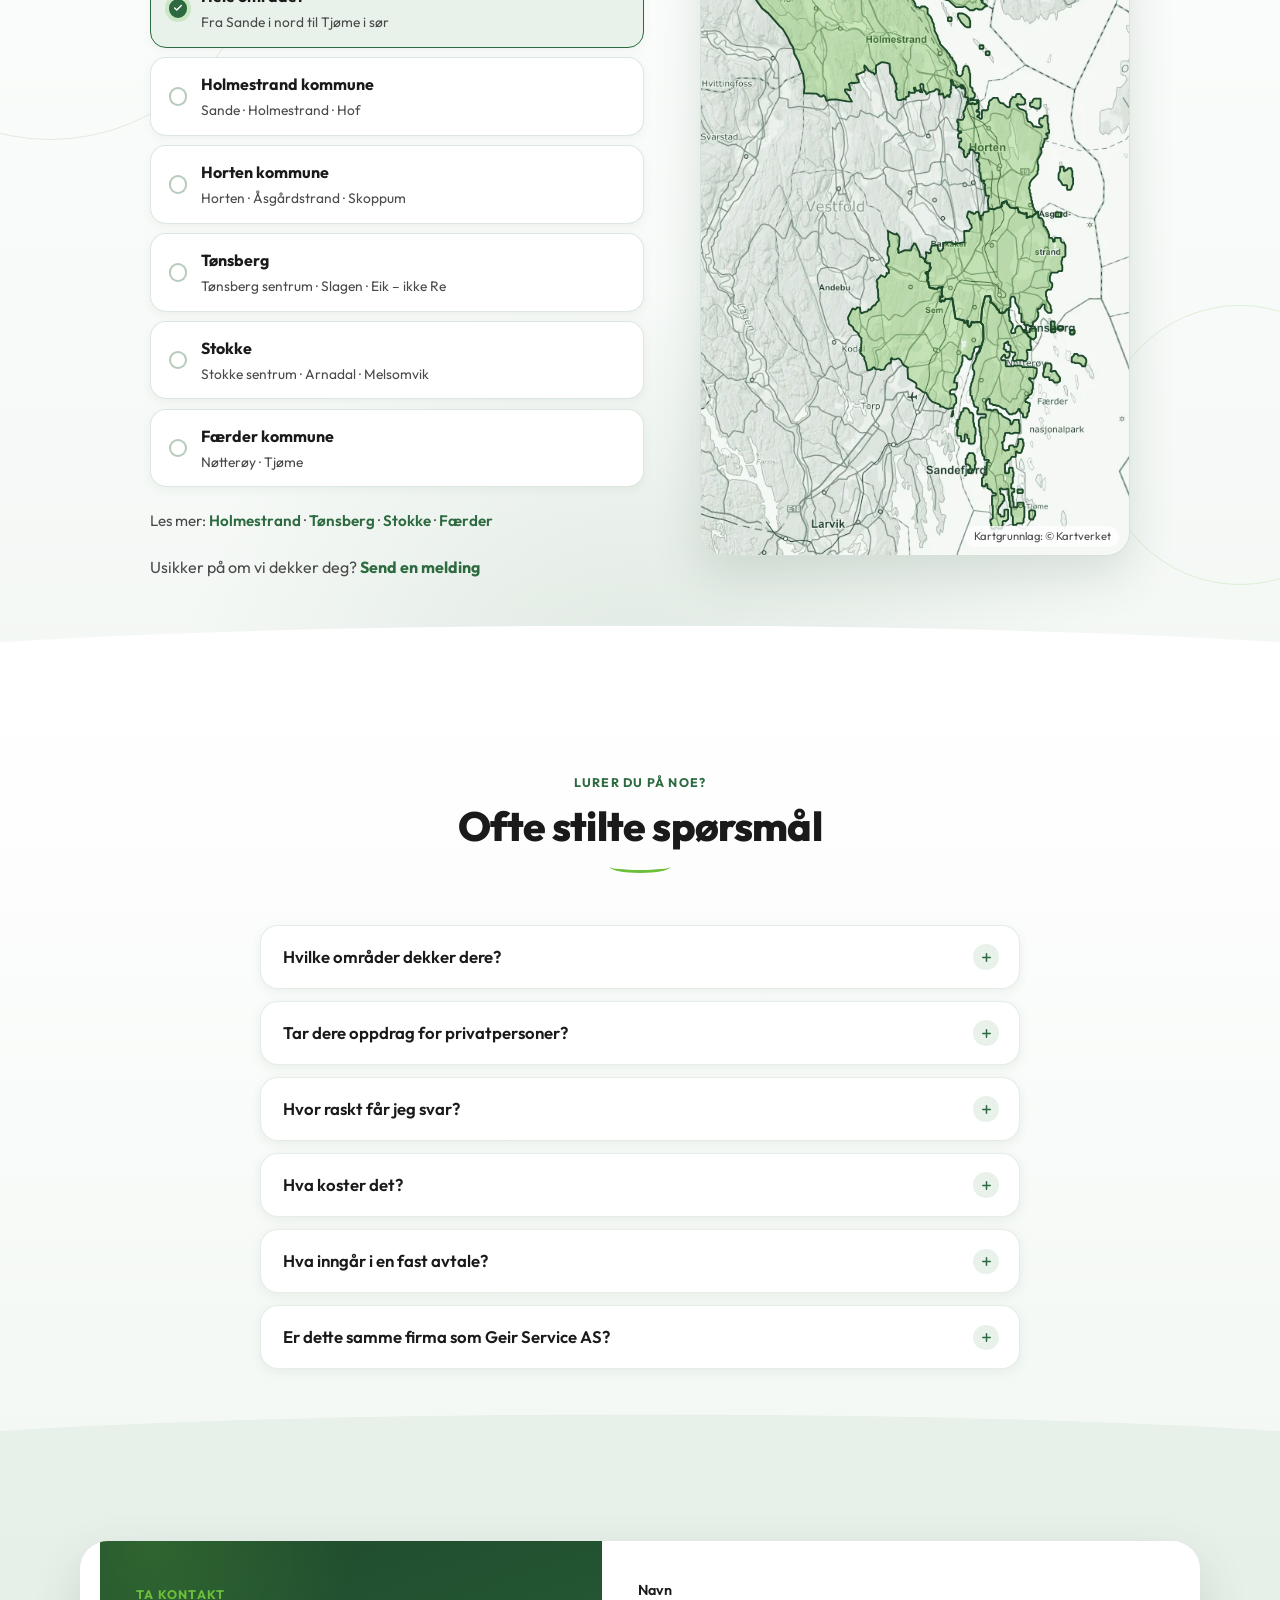
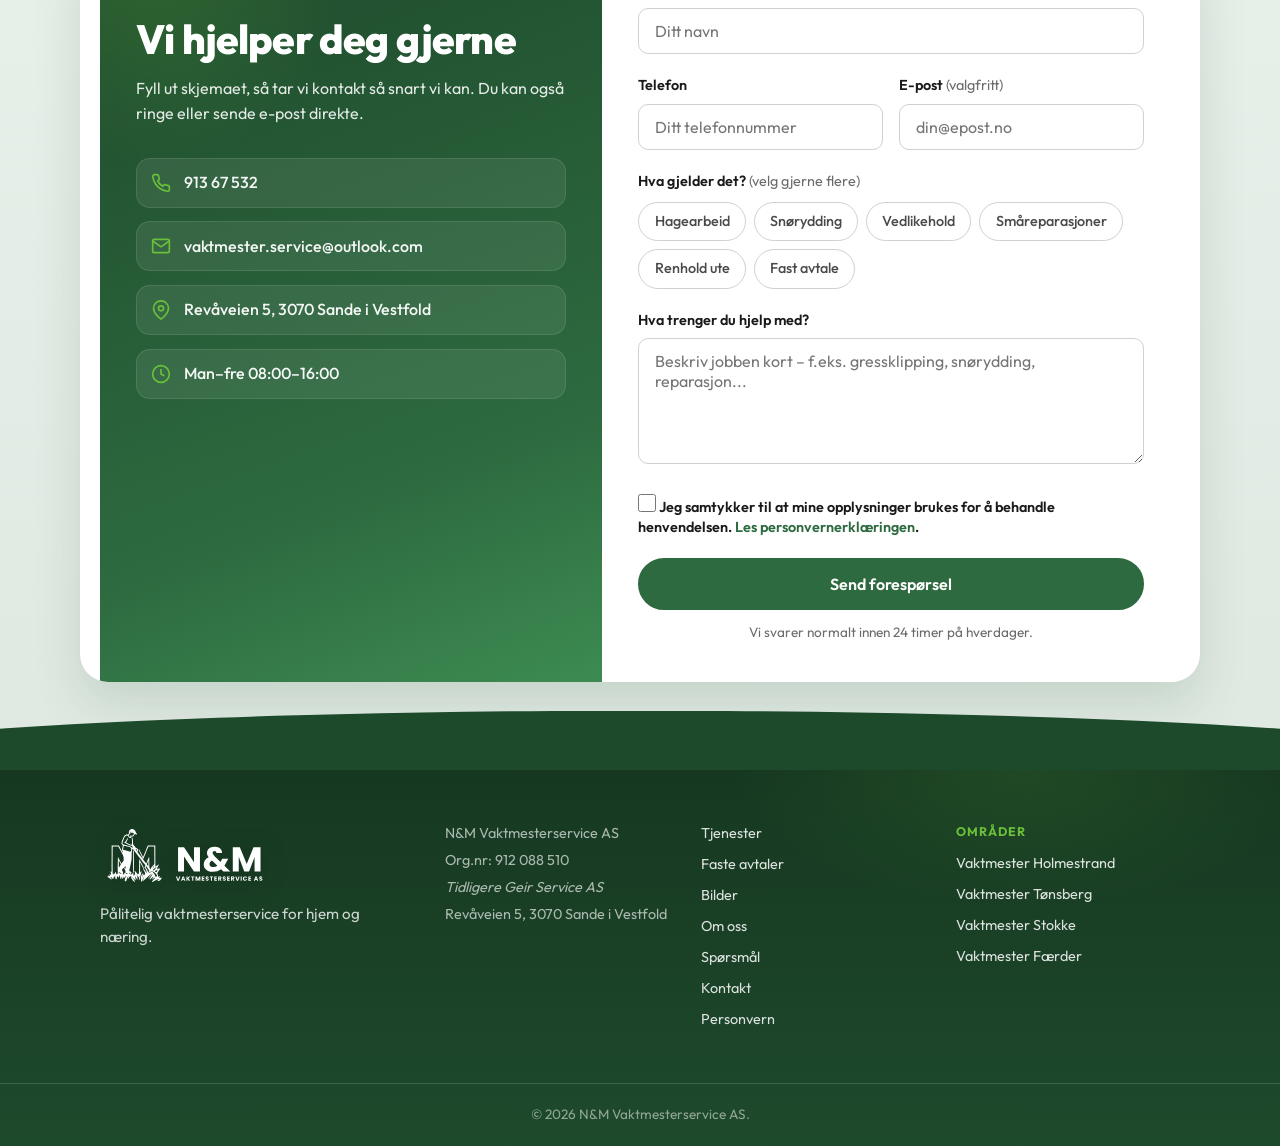
==== commit a3114040: "Add Stokke to the coverage map, coastline outlines and local area pages. - Map: add Stokke (2016 gru" ====
--- a/index.html
+++ b/index.html
@@ -3,16 +3,16 @@
 <head>
   <meta charset="UTF-8">
   <meta name="viewport" content="width=device-width, initial-scale=1.0">
-  <meta name="description" content="Vaktmester i Holmestrand, Horten, Tønsberg og Færder. N&M Vaktmesterservice AS tilbyr vedlikehold, snørydding og faste avtaler for borettslag, sameier og næring – siden 1996.">
+  <meta name="description" content="Vaktmester i Holmestrand, Horten, Tønsberg, Stokke og Færder. N&M Vaktmesterservice AS tilbyr vedlikehold, snørydding og faste avtaler for borettslag, sameier og næring – siden 1996.">
   <meta name="robots" content="index, follow">
   <link rel="canonical" href="https://nmvaktmester.no/">
-  <title>Vaktmester Sande &amp; Holmestrand | N&amp;M Vaktmesterservice AS</title>
+  <title>Vaktmester Holmestrand, Horten, Tønsberg, Stokke og Færder | N&amp;M</title>
 
   <!-- Open Graph (deling i Messenger, Facebook osv.) -->
   <meta property="og:type" content="website">
   <meta property="og:locale" content="nb_NO">
   <meta property="og:site_name" content="N&M Vaktmesterservice AS">
-  <meta property="og:title" content="Vaktmester Sande &amp; Holmestrand | N&M Vaktmesterservice AS">
+  <meta property="og:title" content="Vaktmester i Holmestrand, Horten, Tønsberg, Stokke og Færder | N&M Vaktmesterservice AS">
   <meta property="og:description" content="Vedlikehold, snørydding og faste avtaler for borettslag, sameier og næring. Lokal vaktmester siden 1996.">
   <meta property="og:url" content="https://nmvaktmester.no/">
   <meta property="og:image" content="https://nmvaktmester.no/assets/hero/og-image.jpg">
@@ -22,7 +22,7 @@
 
   <!-- Twitter / X -->
   <meta name="twitter:card" content="summary_large_image">
-  <meta name="twitter:title" content="Vaktmester Sande &amp; Holmestrand | N&M Vaktmesterservice AS">
+  <meta name="twitter:title" content="Vaktmester i Holmestrand, Horten, Tønsberg, Stokke og Færder | N&M Vaktmesterservice AS">
   <meta name="twitter:description" content="Vedlikehold, snørydding og faste avtaler for borettslag, sameier og næring. Lokal vaktmester siden 1996.">
   <meta name="twitter:image" content="https://nmvaktmester.no/assets/hero/og-image.jpg">
   <meta name="theme-color" content="#1e4a2c">
@@ -45,7 +45,7 @@
     "telephone": "+4791367532",
     "email": "vaktmester.service@outlook.com",
     "image": "https://nmvaktmester.no/assets/hero/og-image.jpg",
-    "description": "Lokal vaktmester med base i Sande – dekker Holmestrand, Horten, Tønsberg og Færder. Vedlikehold, snørydding og faste avtaler for borettslag, sameier og næring – siden 1996.",
+    "description": "Lokal vaktmester med base i Sande – dekker Holmestrand, Horten, Tønsberg, Stokke og Færder. Vedlikehold, snørydding og faste avtaler for borettslag, sameier og næring – siden 1996.",
     "foundingDate": "1996",
     "identifier": {
       "@type": "PropertyValue",
@@ -67,7 +67,8 @@
       { "@type": "City", "name": "Sande" },
       { "@type": "City", "name": "Holmestrand" },
       { "@type": "City", "name": "Horten" },
-      { "@type": "City", "name": "Tønsberg" }
+      { "@type": "City", "name": "Tønsberg" },
+      { "@type": "City", "name": "Stokke" }
     ],
     "openingHoursSpecification": {
       "@type": "OpeningHoursSpecification",
@@ -97,7 +98,7 @@
       {
         "@type": "Question",
         "name": "Hvilke områder dekker dere?",
-        "acceptedAnswer": { "@type": "Answer", "text": "Vi holder til i Sande og tar oppdrag i Holmestrand kommune (Sande, Holmestrand og Hof), Horten, Tønsberg (ikke Re) og Færder (Nøtterøy og Tjøme). Er du usikker på om vi dekker ditt område, send oss en melding." }
+        "acceptedAnswer": { "@type": "Answer", "text": "Vi holder til i Sande og tar oppdrag i Holmestrand kommune (Sande, Holmestrand og Hof), Horten, Tønsberg (ikke Re), Stokke og Færder (Nøtterøy og Tjøme). Er du usikker på om vi dekker ditt område, send oss en melding." }
       },
       {
         "@type": "Question",
@@ -507,7 +508,7 @@
           <p class="section__eyebrow">Hvor vi jobber</p>
           <h2 class="section__title">Område vi dekker</h2>
           <p class="section__intro">
-            Vi holder til i Sande og tar oppdrag i Holmestrand, Horten, Tønsberg og Færder.
+            Vi holder til i Sande og tar oppdrag i Holmestrand, Horten, Tønsberg, Stokke og Færder.
             Trykk på et område for å se det på kartet.
           </p>
         </div>
@@ -520,7 +521,7 @@
                 <circle cx="12" cy="10" r="3"/>
               </svg>
               <div>
-                <p><strong>Base i Sande</strong> · Holmestrand, Horten, Tønsberg og Færder</p>
+                <p><strong>Base i Sande</strong> · Holmestrand, Horten, Tønsberg, Stokke og Færder</p>
                 <p class="area-box__note">Typisk oppdrag: borettslag, sameier, næring og private uteområder.</p>
               </div>
             </div>
@@ -540,13 +541,25 @@
               </button>
               <button type="button" class="area-pick" data-area="tonsberg" aria-pressed="false">
                 <span class="area-pick__name">Tønsberg</span>
-                <span class="area-pick__sub">Tønsberg, Sem og Slagen – ikke Re</span>
+                <span class="area-pick__sub">Tønsberg sentrum · Slagen · Eik – ikke Re</span>
+              </button>
+              <button type="button" class="area-pick" data-area="stokke" aria-pressed="false">
+                <span class="area-pick__name">Stokke</span>
+                <span class="area-pick__sub">Stokke sentrum · Arnadal · Melsomvik</span>
               </button>
               <button type="button" class="area-pick" data-area="faerder" aria-pressed="false">
                 <span class="area-pick__name">Færder kommune</span>
                 <span class="area-pick__sub">Nøtterøy · Tjøme</span>
               </button>
             </div>
+
+            <p class="area-links">
+              Les mer:
+              <a href="vaktmester-holmestrand.html">Holmestrand</a> ·
+              <a href="vaktmester-tonsberg.html">Tønsberg</a> ·
+              <a href="vaktmester-stokke.html">Stokke</a> ·
+              <a href="vaktmester-faerder.html">Færder</a>
+            </p>
 
             <p class="area-cta">
               Usikker på om vi dekker deg?
@@ -562,27 +575,31 @@
                   <img class="area-map__img" src="assets/omrade/kart.jpg" alt="" width="553" height="950" loading="lazy" decoding="async">
                 </picture>
                 <svg class="area-map__svg" viewBox="0 0 553 950" role="img" aria-labelledby="area-map-title">
-                  <title id="area-map-title">Kart som viser Holmestrand, Horten, Tønsberg (uten Re) og Færder, med base i Sande</title>
+                  <title id="area-map-title">Kart som viser Holmestrand, Horten, Tønsberg (uten Re), Stokke og Færder, med base i Sande</title>
                   <defs>
                     <mask id="area-land" maskUnits="userSpaceOnUse" x="0" y="0" width="553" height="950">
                       <image href="assets/omrade/landmaske.png" x="0" y="0" width="553" height="950"/>
                     </mask>
                   </defs>
                   <g class="area-map__region" data-area="holmestrand" data-name="Holmestrand kommune" data-focus="25 37 347 330">
-                    <path class="area-map__fill" mask="url(#area-land)" d="M297.6,43.4 294.0,40.9 285.4,42.0 284.0,39.9 280.2,39.0 279.2,38.0 277.7,37.7 275.5,38.2 274.4,37.7 272.5,38.8 270.2,37.5 269.5,38.1 266.4,38.7 264.7,39.6 263.9,42.6 261.1,48.5 257.2,44.0 255.6,43.5 255.3,41.8 250.9,41.4 249.5,45.8 250.3,48.6 250.0,49.8 247.9,50.3 247.8,51.4 246.9,51.5 246.8,52.2 244.4,51.9 242.7,47.6 240.7,48.3 240.1,46.0 235.2,44.8 230.5,41.3 228.5,41.2 227.8,40.5 226.7,41.9 224.2,42.5 223.0,45.3 222.5,45.0 218.3,46.2 214.2,44.1 211.6,45.8 208.5,46.4 204.0,44.5 201.9,46.2 202.5,48.0 201.9,49.3 199.9,47.5 191.7,44.6 186.6,40.8 171.5,42.3 170.8,45.7 169.5,46.4 170.0,47.0 168.6,56.6 166.5,58.3 161.1,60.5 159.2,63.4 152.1,82.8 144.0,81.9 125.4,81.0 121.9,81.8 119.8,84.4 114.7,85.8 111.1,76.4 105.4,66.4 103.2,64.6 101.3,60.5 96.9,58.1 95.8,56.2 93.5,54.6 90.7,51.2 86.1,52.2 87.2,55.1 87.2,56.7 86.0,57.5 87.0,59.5 87.2,62.7 84.0,63.3 84.8,65.4 83.8,66.2 83.8,68.4 82.2,71.8 82.3,72.5 80.1,73.8 78.6,76.4 76.5,78.2 74.9,81.4 77.6,85.6 77.6,88.0 72.3,92.6 68.9,97.2 69.0,103.7 70.1,109.1 73.6,118.3 63.6,122.2 57.9,126.1 53.0,128.5 47.2,130.5 44.7,132.4 40.9,137.3 38.5,138.5 45.0,162.9 36.2,163.8 33.2,165.8 30.0,169.2 25.7,169.3 32.2,174.3 45.7,190.4 68.6,228.6 79.3,243.8 87.3,250.1 102.0,266.8 105.6,270.1 113.0,282.6 115.2,287.8 119.0,293.8 120.6,302.4 126.0,311.5 128.6,320.4 132.1,328.6 133.3,337.5 133.8,347.7 132.9,353.0 146.1,353.8 148.6,353.5 151.2,354.6 153.1,356.9 153.9,356.8 155.9,357.8 157.1,357.4 157.1,356.6 158.1,355.5 159.3,356.2 159.6,357.4 160.4,357.4 161.7,360.3 162.1,363.0 166.0,361.7 173.5,361.1 183.0,362.3 189.5,363.7 195.4,363.9 191.4,357.8 190.8,355.7 189.5,354.9 186.4,350.9 186.0,348.1 189.0,348.0 191.5,349.4 193.9,349.1 191.0,341.0 194.2,339.6 197.6,339.9 204.2,339.0 203.5,335.9 201.6,332.5 200.4,328.2 202.1,328.8 211.1,325.4 212.1,322.8 211.0,319.9 211.1,317.2 213.1,318.9 213.4,319.9 216.9,324.4 218.4,324.6 219.1,325.7 220.0,325.7 221.2,326.5 222.3,326.3 224.2,329.0 226.0,326.5 225.8,324.7 226.4,323.2 225.9,321.4 226.7,317.2 229.1,316.2 233.3,313.0 238.6,313.6 243.7,315.1 244.7,327.5 246.5,330.2 246.5,329.4 249.3,333.9 251.3,340.6 252.1,340.2 252.8,341.1 251.5,342.3 252.4,344.2 252.2,345.6 252.8,348.1 251.2,350.3 252.5,353.4 252.6,358.3 253.3,359.0 253.5,361.1 255.4,362.0 258.1,362.1 261.6,360.8 261.9,360.0 264.1,361.4 264.6,361.5 264.7,358.3 267.5,357.7 268.7,356.9 268.4,351.4 269.1,351.3 270.8,352.6 276.4,352.6 276.7,350.9 275.2,346.8 275.3,345.3 275.6,346.2 276.7,345.5 277.8,349.7 278.7,349.4 278.8,350.4 282.5,349.4 283.4,351.8 284.3,351.4 284.8,352.4 286.4,351.7 284.1,347.2 283.4,342.7 283.6,341.3 285.4,340.9 287.3,341.5 287.6,348.6 289.0,350.8 289.7,350.3 291.9,354.9 295.2,352.2 295.1,351.5 300.2,350.4 301.2,350.7 303.7,347.9 306.1,348.2 306.9,348.5 306.9,349.5 308.5,349.6 307.0,354.6 308.9,354.8 312.5,353.2 314.0,359.0 315.5,358.8 316.4,357.1 318.1,356.5 318.1,355.6 319.8,355.6 320.3,357.9 321.2,358.1 321.6,357.6 321.3,355.5 322.2,354.8 323.0,351.5 322.0,349.1 323.9,346.7 322.9,345.6 323.7,342.8 322.6,336.4 324.7,336.1 324.8,337.6 325.9,339.7 326.2,342.9 328.7,343.1 329.3,344.0 329.4,346.4 333.9,344.6 334.2,343.9 337.2,347.1 337.3,346.3 337.6,347.4 338.1,347.4 337.3,344.3 335.8,341.6 336.2,341.2 337.4,342.9 338.2,342.5 339.4,343.3 340.3,347.2 340.9,347.0 340.8,343.7 341.8,351.3 341.2,357.5 341.9,358.5 343.0,358.1 343.5,358.7 344.3,358.1 344.2,359.1 345.4,359.7 345.5,360.1 344.4,361.2 345.0,362.4 345.8,362.6 345.1,364.4 346.4,366.5 348.4,367.0 349.8,366.2 352.8,366.5 353.6,367.7 357.2,366.2 356.9,363.0 366.6,359.7 371.7,337.0 389.7,335.2 419.3,316.7 374.1,266.7 377.2,244.1 367.1,238.6 362.8,235.7 363.9,234.6 363.8,233.2 363.2,233.7 362.1,232.8 361.8,231.3 359.3,230.6 359.3,229.5 360.5,227.8 359.7,227.5 359.1,226.5 357.7,227.2 354.5,227.5 353.9,226.2 354.1,225.3 352.1,222.9 352.6,220.3 353.6,219.4 353.3,218.6 352.3,217.9 349.5,218.1 348.5,216.6 348.2,213.3 345.7,213.6 344.3,209.7 343.2,208.9 343.2,205.6 345.4,204.7 345.4,204.2 344.9,204.1 342.5,199.0 340.3,199.3 338.0,196.6 337.3,194.2 336.6,185.4 335.2,181.0 335.0,175.9 330.4,152.7 328.4,135.9 328.5,134.2 330.5,131.2 330.5,129.9 329.5,127.8 331.9,114.6 331.5,111.5 332.5,105.5 331.7,103.5 332.5,101.0 332.3,99.3 328.9,92.2 328.7,88.7 327.5,84.2 323.7,76.5 322.6,73.1 324.4,72.9 321.7,67.8 321.0,61.3 320.2,59.2 316.8,55.1 307.3,51.4 308.0,45.8 304.3,44.1Z"/>
-                    <path class="area-map__line" pathLength="1" d="M297.6,43.4 294.0,40.9 285.4,42.0 284.0,39.9 280.2,39.0 279.2,38.0 277.7,37.7 275.5,38.2 274.4,37.7 272.5,38.8 270.2,37.5 269.5,38.1 266.4,38.7 264.7,39.6 263.9,42.6 261.1,48.5 257.2,44.0 255.6,43.5 255.3,41.8 250.9,41.4 249.5,45.8 250.3,48.6 250.0,49.8 247.9,50.3 247.8,51.4 246.9,51.5 246.8,52.2 244.4,51.9 242.7,47.6 240.7,48.3 240.1,46.0 235.2,44.8 230.5,41.3 228.5,41.2 227.8,40.5 226.7,41.9 224.2,42.5 223.0,45.3 222.5,45.0 218.3,46.2 214.2,44.1 211.6,45.8 208.5,46.4 204.0,44.5 201.9,46.2 202.5,48.0 201.9,49.3 199.9,47.5 191.7,44.6 186.6,40.8 171.5,42.3 170.8,45.7 169.5,46.4 170.0,47.0 168.6,56.6 166.5,58.3 161.1,60.5 159.2,63.4 152.1,82.8 144.0,81.9 125.4,81.0 121.9,81.8 119.8,84.4 114.7,85.8 111.1,76.4 105.4,66.4 103.2,64.6 101.3,60.5 96.9,58.1 95.8,56.2 93.5,54.6 90.7,51.2 86.1,52.2 87.2,55.1 87.2,56.7 86.0,57.5 87.0,59.5 87.2,62.7 84.0,63.3 84.8,65.4 83.8,66.2 83.8,68.4 82.2,71.8 82.3,72.5 80.1,73.8 78.6,76.4 76.5,78.2 74.9,81.4 77.6,85.6 77.6,88.0 72.3,92.6 68.9,97.2 69.0,103.7 70.1,109.1 73.6,118.3 63.6,122.2 57.9,126.1 53.0,128.5 47.2,130.5 44.7,132.4 40.9,137.3 38.5,138.5 45.0,162.9 36.2,163.8 33.2,165.8 30.0,169.2 25.7,169.3 32.2,174.3 45.7,190.4 68.6,228.6 79.3,243.8 87.3,250.1 102.0,266.8 105.6,270.1 113.0,282.6 115.2,287.8 119.0,293.8 120.6,302.4 126.0,311.5 128.6,320.4 132.1,328.6 133.3,337.5 133.8,347.7 132.9,353.0 146.1,353.8 148.6,353.5 151.2,354.6 153.1,356.9 153.9,356.8 155.9,357.8 157.1,357.4 157.1,356.6 158.1,355.5 159.3,356.2 159.6,357.4 160.4,357.4 161.7,360.3 162.1,363.0 166.0,361.7 173.5,361.1 183.0,362.3 189.5,363.7 195.4,363.9 191.4,357.8 190.8,355.7 189.5,354.9 186.4,350.9 186.0,348.1 189.0,348.0 191.5,349.4 193.9,349.1 191.0,341.0 194.2,339.6 197.6,339.9 204.2,339.0 203.5,335.9 201.6,332.5 200.4,328.2 202.1,328.8 211.1,325.4 212.1,322.8 211.0,319.9 211.1,317.2 213.1,318.9 213.4,319.9 216.9,324.4 218.4,324.6 219.1,325.7 220.0,325.7 221.2,326.5 222.3,326.3 224.2,329.0 226.0,326.5 225.8,324.7 226.4,323.2 225.9,321.4 226.7,317.2 229.1,316.2 233.3,313.0 238.6,313.6 243.7,315.1 244.7,327.5 246.5,330.2 246.5,329.4 249.3,333.9 251.3,340.6 252.1,340.2 252.8,341.1 251.5,342.3 252.4,344.2 252.2,345.6 252.8,348.1 251.2,350.3 252.5,353.4 252.6,358.3 253.3,359.0 253.5,361.1 255.4,362.0 258.1,362.1 261.6,360.8 261.9,360.0 264.1,361.4 264.6,361.5 264.7,358.3 267.5,357.7 268.7,356.9 268.4,351.4 269.1,351.3 270.8,352.6 276.4,352.6 276.7,350.9 275.2,346.8 275.3,345.3 275.6,346.2 276.7,345.5 277.8,349.7 278.7,349.4 278.8,350.4 282.5,349.4 283.4,351.8 284.3,351.4 284.8,352.4 286.4,351.7 284.1,347.2 283.4,342.7 283.6,341.3 285.4,340.9 287.3,341.5 287.6,348.6 289.0,350.8 289.7,350.3 291.9,354.9 295.2,352.2 295.1,351.5 300.2,350.4 301.2,350.7 303.7,347.9 306.1,348.2 306.9,348.5 306.9,349.5 308.5,349.6 307.0,354.6 308.9,354.8 312.5,353.2 314.0,359.0 315.5,358.8 316.4,357.1 318.1,356.5 318.1,355.6 319.8,355.6 320.3,357.9 321.2,358.1 321.6,357.6 321.3,355.5 322.2,354.8 323.0,351.5 322.0,349.1 323.9,346.7 322.9,345.6 323.7,342.8 322.6,336.4 324.7,336.1 324.8,337.6 325.9,339.7 326.2,342.9 328.7,343.1 329.3,344.0 329.4,346.4 333.9,344.6 334.2,343.9 337.2,347.1 337.3,346.3 337.6,347.4 338.1,347.4 337.3,344.3 335.8,341.6 336.2,341.2 337.4,342.9 338.2,342.5 339.4,343.3 340.3,347.2 340.9,347.0 340.8,343.7 341.8,351.3 341.2,357.5 341.9,358.5 343.0,358.1 343.5,358.7 344.3,358.1 344.2,359.1 345.4,359.7 345.5,360.1 344.4,361.2 345.0,362.4 345.8,362.6 345.1,364.4 346.4,366.5 348.4,367.0 349.8,366.2 352.8,366.5 353.6,367.7 357.2,366.2 356.9,363.0 366.6,359.7 371.7,337.0 389.7,335.2 419.3,316.7 374.1,266.7 377.2,244.1 367.1,238.6 362.8,235.7 363.9,234.6 363.8,233.2 363.2,233.7 362.1,232.8 361.8,231.3 359.3,230.6 359.3,229.5 360.5,227.8 359.7,227.5 359.1,226.5 357.7,227.2 354.5,227.5 353.9,226.2 354.1,225.3 352.1,222.9 352.6,220.3 353.6,219.4 353.3,218.6 352.3,217.9 349.5,218.1 348.5,216.6 348.2,213.3 345.7,213.6 344.3,209.7 343.2,208.9 343.2,205.6 345.4,204.7 345.4,204.2 344.9,204.1 342.5,199.0 340.3,199.3 338.0,196.6 337.3,194.2 336.6,185.4 335.2,181.0 335.0,175.9 330.4,152.7 328.4,135.9 328.5,134.2 330.5,131.2 330.5,129.9 329.5,127.8 331.9,114.6 331.5,111.5 332.5,105.5 331.7,103.5 332.5,101.0 332.3,99.3 328.9,92.2 328.7,88.7 327.5,84.2 323.7,76.5 322.6,73.1 324.4,72.9 321.7,67.8 321.0,61.3 320.2,59.2 316.8,55.1 307.3,51.4 308.0,45.8 304.3,44.1Z"/>
+                    <path class="area-map__fill" mask="url(#area-land)" d="M308.0,45.8 304.5,44.0 297.5,43.2 294.0,40.8 285.2,42.0 284.0,39.8 280.0,39.0 277.8,37.5 273.8,37.8 272.5,38.8 269.8,37.8 264.5,39.5 263.8,42.8 261.0,48.2 257.0,44.0 255.5,43.2 255.2,41.8 250.8,41.2 249.5,45.5 250.2,49.0 249.8,49.8 247.8,50.2 247.2,51.5 245.8,52.0 244.0,51.2 242.5,47.8 240.5,48.0 240.0,46.0 235.0,44.8 230.5,41.2 228.2,40.8 224.0,42.5 223.0,45.0 218.8,46.0 214.8,44.2 213.5,44.2 211.5,45.8 209.2,46.2 203.5,44.8 202.0,45.8 202.5,48.0 201.8,49.2 199.2,47.2 191.5,44.5 186.5,40.8 171.5,42.2 170.8,45.5 169.8,46.0 170.0,47.8 168.5,56.5 166.5,58.2 161.0,60.5 159.2,62.8 151.8,82.8 145.0,81.8 124.8,81.0 121.8,81.8 119.2,84.5 114.8,85.8 110.2,74.8 105.5,66.5 103.0,64.5 101.2,60.5 97.0,58.2 95.8,56.0 93.8,54.8 90.5,51.0 86.2,52.0 87.0,54.8 87.0,56.5 86.2,57.2 87.0,59.5 87.0,62.2 84.2,63.2 84.8,65.2 83.8,66.0 83.8,68.2 82.0,71.5 82.2,72.5 80.2,73.5 78.8,76.0 76.2,78.2 75.0,81.8 77.0,84.8 78.2,84.8 81.0,89.5 81.0,92.2 80.0,93.5 80.0,97.2 81.0,98.5 81.0,101.2 83.8,102.0 86.0,104.5 86.0,107.2 87.0,108.5 87.0,114.2 89.8,115.0 91.5,116.8 95.0,124.5 95.0,127.2 94.0,128.5 94.0,130.2 92.0,132.5 92.0,141.2 93.5,142.8 99.0,145.2 100.0,146.5 100.5,148.8 104.2,148.8 105.5,146.8 107.2,146.8 113.0,150.5 113.0,153.2 111.5,154.0 110.2,153.0 105.5,153.0 103.8,154.8 102.5,155.0 101.2,154.0 96.5,153.0 84.8,146.5 77.2,139.0 76.8,137.5 72.2,133.0 67.8,124.2 67.8,120.5 63.0,122.2 57.5,126.2 52.5,128.8 46.5,130.8 44.0,132.8 40.5,137.5 38.8,138.2 45.0,162.5 36.0,163.8 33.2,165.5 30.0,169.0 26.0,169.2 26.0,169.8 32.8,175.0 45.8,190.5 68.2,228.2 79.0,243.5 86.8,249.5 101.0,265.8 105.8,270.2 112.5,281.5 115.2,288.2 119.0,293.8 120.5,302.2 126.2,312.0 128.5,320.5 132.0,328.2 133.8,345.2 132.8,353.0 148.8,353.5 151.0,354.5 153.0,356.8 155.2,357.5 157.0,357.2 157.0,356.5 158.2,355.5 160.5,357.8 162.0,362.8 165.8,361.5 174.2,361.0 189.0,363.5 195.0,363.8 191.5,358.2 190.8,355.5 189.0,354.2 186.2,350.8 186.0,348.2 189.2,348.0 191.5,349.2 193.5,349.0 191.0,341.2 194.0,339.5 198.5,339.8 204.0,339.0 203.5,335.8 201.2,332.0 200.5,328.5 202.2,328.8 211.0,325.2 212.0,323.0 211.0,320.0 211.2,317.2 213.0,318.8 216.8,324.2 218.2,324.5 221.0,326.5 222.2,326.2 224.2,328.8 226.0,326.5 226.2,322.8 225.8,320.8 226.5,317.2 232.8,313.2 234.5,313.0 238.8,313.5 243.5,315.2 244.5,327.5 248.8,332.8 251.0,340.0 252.0,340.0 252.8,341.0 251.8,342.0 252.8,348.0 251.5,349.5 251.2,351.0 252.5,353.2 252.5,358.2 253.2,359.0 253.5,361.0 255.2,362.0 258.2,362.0 261.8,360.2 264.5,361.2 264.5,358.5 268.5,356.8 268.5,351.2 270.8,352.5 276.2,352.5 276.5,350.5 275.0,347.0 275.2,345.8 276.8,346.0 277.5,349.0 278.8,350.0 282.2,349.2 283.2,351.5 286.0,351.8 284.0,347.2 283.2,343.2 283.5,341.5 285.0,340.8 287.2,341.8 287.5,348.5 288.8,350.5 289.8,350.8 291.5,354.5 295.2,351.5 301.2,350.2 303.5,347.8 306.5,348.2 306.8,349.5 308.5,349.8 307.2,354.5 309.0,354.8 312.5,353.2 314.0,359.0 315.5,358.8 316.8,356.8 318.0,356.5 318.2,355.5 319.5,355.5 320.2,357.8 321.2,357.8 321.2,355.5 323.0,351.8 322.0,349.0 323.5,347.0 322.8,345.5 323.5,342.0 322.5,336.5 324.2,336.0 325.8,339.5 326.0,342.8 328.5,343.0 329.2,344.0 329.2,346.0 334.2,344.0 336.8,346.8 337.8,346.8 336.0,341.8 339.2,343.2 340.2,347.0 341.2,346.5 341.8,350.5 341.0,357.5 341.5,358.2 343.8,358.2 345.5,360.0 344.5,360.8 344.5,361.5 345.8,362.8 345.2,364.8 346.2,366.5 348.8,366.8 350.5,366.0 354.2,367.2 357.0,366.0 356.8,363.2 358.2,362.0 348.5,362.0 347.8,361.2 348.5,359.8 352.2,359.8 353.8,357.2 353.8,353.5 350.8,350.2 350.8,346.5 347.8,344.2 347.8,327.5 346.8,326.2 346.8,323.5 345.8,322.2 345.8,320.5 344.2,318.0 340.5,318.0 339.0,320.5 339.0,323.2 338.0,324.5 338.0,328.2 335.8,330.8 334.5,331.0 331.0,328.8 330.8,325.5 329.8,324.2 329.8,317.5 326.8,311.5 325.0,309.8 324.8,307.5 322.2,306.0 320.8,302.5 318.2,300.0 317.8,298.5 308.8,289.2 308.8,287.5 305.8,281.2 305.8,279.5 301.8,272.2 301.8,268.5 300.8,267.2 300.8,263.5 298.8,260.2 298.8,258.5 296.8,254.5 292.8,250.2 292.8,243.5 289.2,241.0 284.5,241.0 284.0,242.2 282.5,243.0 281.2,242.0 279.0,241.8 277.0,239.8 276.8,237.5 273.8,232.2 273.8,230.5 272.8,229.2 271.8,224.5 269.8,221.2 269.8,219.5 269.2,219.0 265.0,218.8 263.8,217.2 263.8,215.5 261.8,213.2 261.8,201.5 259.8,198.2 259.8,195.5 257.8,192.2 257.8,188.5 259.5,185.8 268.8,186.0 270.5,188.8 272.2,188.8 273.0,189.5 273.0,194.2 274.0,195.5 274.0,198.2 274.5,198.8 278.2,198.8 279.5,196.8 282.2,196.8 284.0,199.5 284.0,203.2 286.2,203.8 288.0,206.5 288.0,208.2 290.2,208.8 291.0,209.5 291.0,214.2 291.5,214.8 296.2,214.8 297.0,216.2 306.5,226.8 314.5,231.8 316.2,231.8 317.5,232.8 319.8,233.0 329.5,241.8 338.2,241.8 339.5,240.8 341.2,240.8 347.5,245.8 352.2,245.8 354.5,243.8 357.2,243.8 358.5,244.8 363.2,244.8 367.0,241.0 369.5,240.5 369.5,239.8 362.8,235.5 363.8,234.5 363.8,233.2 363.0,233.5 362.0,232.8 361.8,231.2 359.2,230.2 360.2,228.2 360.0,227.5 359.0,226.8 354.2,227.2 353.8,225.0 352.0,222.8 353.2,218.5 352.2,217.8 349.5,218.0 348.5,216.5 348.0,213.2 345.8,213.5 345.2,213.0 344.2,209.5 343.0,208.8 343.0,205.8 345.2,204.0 344.5,203.5 342.5,199.0 340.2,199.2 337.5,195.2 336.5,185.0 335.0,181.2 335.0,175.2 330.2,153.0 328.2,136.8 328.5,134.0 330.5,131.0 329.5,127.2 331.8,115.0 331.5,110.8 332.5,105.5 331.5,103.2 332.5,100.2 328.8,92.2 327.5,84.0 323.2,76.0 322.5,73.2 324.0,72.8 321.5,67.8 321.0,61.0 316.8,55.0 307.2,51.0ZM332.5,250.0 332.0,250.5 332.0,254.2 336.0,261.2 341.5,266.8 343.5,267.8 347.2,267.8 347.8,267.2 347.8,259.5 346.8,258.2 346.8,256.5 342.2,252.0 338.2,250.0ZM368.5,299.0 368.0,299.5 368.0,303.2 368.5,303.8 372.2,303.8 372.8,303.2 372.8,299.5 372.2,299.0ZM360.5,291.0 360.0,291.5 360.0,295.2 360.5,295.8 364.2,295.8 364.8,295.2 364.8,291.5 364.2,291.0ZM319.5,255.0 319.0,255.5 319.0,259.2 319.5,259.8 323.2,259.8 323.8,259.2 323.8,255.5 323.2,255.0Z"/>
+                    <path class="area-map__line" pathLength="1" d="M308.0,45.8 304.5,44.0 297.5,43.2 294.0,40.8 285.2,42.0 284.0,39.8 280.0,39.0 277.8,37.5 273.8,37.8 272.5,38.8 269.8,37.8 264.5,39.5 263.8,42.8 261.0,48.2 257.0,44.0 255.5,43.2 255.2,41.8 250.8,41.2 249.5,45.5 250.2,49.0 249.8,49.8 247.8,50.2 247.2,51.5 245.8,52.0 244.0,51.2 242.5,47.8 240.5,48.0 240.0,46.0 235.0,44.8 230.5,41.2 228.2,40.8 224.0,42.5 223.0,45.0 218.8,46.0 214.8,44.2 213.5,44.2 211.5,45.8 209.2,46.2 203.5,44.8 202.0,45.8 202.5,48.0 201.8,49.2 199.2,47.2 191.5,44.5 186.5,40.8 171.5,42.2 170.8,45.5 169.8,46.0 170.0,47.8 168.5,56.5 166.5,58.2 161.0,60.5 159.2,62.8 151.8,82.8 145.0,81.8 124.8,81.0 121.8,81.8 119.2,84.5 114.8,85.8 110.2,74.8 105.5,66.5 103.0,64.5 101.2,60.5 97.0,58.2 95.8,56.0 93.8,54.8 90.5,51.0 86.2,52.0 87.0,54.8 87.0,56.5 86.2,57.2 87.0,59.5 87.0,62.2 84.2,63.2 84.8,65.2 83.8,66.0 83.8,68.2 82.0,71.5 82.2,72.5 80.2,73.5 78.8,76.0 76.2,78.2 75.0,81.8 77.0,84.8 78.2,84.8 81.0,89.5 81.0,92.2 80.0,93.5 80.0,97.2 81.0,98.5 81.0,101.2 83.8,102.0 86.0,104.5 86.0,107.2 87.0,108.5 87.0,114.2 89.8,115.0 91.5,116.8 95.0,124.5 95.0,127.2 94.0,128.5 94.0,130.2 92.0,132.5 92.0,141.2 93.5,142.8 99.0,145.2 100.0,146.5 100.5,148.8 104.2,148.8 105.5,146.8 107.2,146.8 113.0,150.5 113.0,153.2 111.5,154.0 110.2,153.0 105.5,153.0 103.8,154.8 102.5,155.0 101.2,154.0 96.5,153.0 84.8,146.5 77.2,139.0 76.8,137.5 72.2,133.0 67.8,124.2 67.8,120.5 63.0,122.2 57.5,126.2 52.5,128.8 46.5,130.8 44.0,132.8 40.5,137.5 38.8,138.2 45.0,162.5 36.0,163.8 33.2,165.5 30.0,169.0 26.0,169.2 26.0,169.8 32.8,175.0 45.8,190.5 68.2,228.2 79.0,243.5 86.8,249.5 101.0,265.8 105.8,270.2 112.5,281.5 115.2,288.2 119.0,293.8 120.5,302.2 126.2,312.0 128.5,320.5 132.0,328.2 133.8,345.2 132.8,353.0 148.8,353.5 151.0,354.5 153.0,356.8 155.2,357.5 157.0,357.2 157.0,356.5 158.2,355.5 160.5,357.8 162.0,362.8 165.8,361.5 174.2,361.0 189.0,363.5 195.0,363.8 191.5,358.2 190.8,355.5 189.0,354.2 186.2,350.8 186.0,348.2 189.2,348.0 191.5,349.2 193.5,349.0 191.0,341.2 194.0,339.5 198.5,339.8 204.0,339.0 203.5,335.8 201.2,332.0 200.5,328.5 202.2,328.8 211.0,325.2 212.0,323.0 211.0,320.0 211.2,317.2 213.0,318.8 216.8,324.2 218.2,324.5 221.0,326.5 222.2,326.2 224.2,328.8 226.0,326.5 226.2,322.8 225.8,320.8 226.5,317.2 232.8,313.2 234.5,313.0 238.8,313.5 243.5,315.2 244.5,327.5 248.8,332.8 251.0,340.0 252.0,340.0 252.8,341.0 251.8,342.0 252.8,348.0 251.5,349.5 251.2,351.0 252.5,353.2 252.5,358.2 253.2,359.0 253.5,361.0 255.2,362.0 258.2,362.0 261.8,360.2 264.5,361.2 264.5,358.5 268.5,356.8 268.5,351.2 270.8,352.5 276.2,352.5 276.5,350.5 275.0,347.0 275.2,345.8 276.8,346.0 277.5,349.0 278.8,350.0 282.2,349.2 283.2,351.5 286.0,351.8 284.0,347.2 283.2,343.2 283.5,341.5 285.0,340.8 287.2,341.8 287.5,348.5 288.8,350.5 289.8,350.8 291.5,354.5 295.2,351.5 301.2,350.2 303.5,347.8 306.5,348.2 306.8,349.5 308.5,349.8 307.2,354.5 309.0,354.8 312.5,353.2 314.0,359.0 315.5,358.8 316.8,356.8 318.0,356.5 318.2,355.5 319.5,355.5 320.2,357.8 321.2,357.8 321.2,355.5 323.0,351.8 322.0,349.0 323.5,347.0 322.8,345.5 323.5,342.0 322.5,336.5 324.2,336.0 325.8,339.5 326.0,342.8 328.5,343.0 329.2,344.0 329.2,346.0 334.2,344.0 336.8,346.8 337.8,346.8 336.0,341.8 339.2,343.2 340.2,347.0 341.2,346.5 341.8,350.5 341.0,357.5 341.5,358.2 343.8,358.2 345.5,360.0 344.5,360.8 344.5,361.5 345.8,362.8 345.2,364.8 346.2,366.5 348.8,366.8 350.5,366.0 354.2,367.2 357.0,366.0 356.8,363.2 358.2,362.0 348.5,362.0 347.8,361.2 348.5,359.8 352.2,359.8 353.8,357.2 353.8,353.5 350.8,350.2 350.8,346.5 347.8,344.2 347.8,327.5 346.8,326.2 346.8,323.5 345.8,322.2 345.8,320.5 344.2,318.0 340.5,318.0 339.0,320.5 339.0,323.2 338.0,324.5 338.0,328.2 335.8,330.8 334.5,331.0 331.0,328.8 330.8,325.5 329.8,324.2 329.8,317.5 326.8,311.5 325.0,309.8 324.8,307.5 322.2,306.0 320.8,302.5 318.2,300.0 317.8,298.5 308.8,289.2 308.8,287.5 305.8,281.2 305.8,279.5 301.8,272.2 301.8,268.5 300.8,267.2 300.8,263.5 298.8,260.2 298.8,258.5 296.8,254.5 292.8,250.2 292.8,243.5 289.2,241.0 284.5,241.0 284.0,242.2 282.5,243.0 281.2,242.0 279.0,241.8 277.0,239.8 276.8,237.5 273.8,232.2 273.8,230.5 272.8,229.2 271.8,224.5 269.8,221.2 269.8,219.5 269.2,219.0 265.0,218.8 263.8,217.2 263.8,215.5 261.8,213.2 261.8,201.5 259.8,198.2 259.8,195.5 257.8,192.2 257.8,188.5 259.5,185.8 268.8,186.0 270.5,188.8 272.2,188.8 273.0,189.5 273.0,194.2 274.0,195.5 274.0,198.2 274.5,198.8 278.2,198.8 279.5,196.8 282.2,196.8 284.0,199.5 284.0,203.2 286.2,203.8 288.0,206.5 288.0,208.2 290.2,208.8 291.0,209.5 291.0,214.2 291.5,214.8 296.2,214.8 297.0,216.2 306.5,226.8 314.5,231.8 316.2,231.8 317.5,232.8 319.8,233.0 329.5,241.8 338.2,241.8 339.5,240.8 341.2,240.8 347.5,245.8 352.2,245.8 354.5,243.8 357.2,243.8 358.5,244.8 363.2,244.8 367.0,241.0 369.5,240.5 369.5,239.8 362.8,235.5 363.8,234.5 363.8,233.2 363.0,233.5 362.0,232.8 361.8,231.2 359.2,230.2 360.2,228.2 360.0,227.5 359.0,226.8 354.2,227.2 353.8,225.0 352.0,222.8 353.2,218.5 352.2,217.8 349.5,218.0 348.5,216.5 348.0,213.2 345.8,213.5 345.2,213.0 344.2,209.5 343.0,208.8 343.0,205.8 345.2,204.0 344.5,203.5 342.5,199.0 340.2,199.2 337.5,195.2 336.5,185.0 335.0,181.2 335.0,175.2 330.2,153.0 328.2,136.8 328.5,134.0 330.5,131.0 329.5,127.2 331.8,115.0 331.5,110.8 332.5,105.5 331.5,103.2 332.5,100.2 328.8,92.2 327.5,84.0 323.2,76.0 322.5,73.2 324.0,72.8 321.5,67.8 321.0,61.0 316.8,55.0 307.2,51.0ZM332.5,250.0 332.0,250.5 332.0,254.2 336.0,261.2 341.5,266.8 343.5,267.8 347.2,267.8 347.8,267.2 347.8,259.5 346.8,258.2 346.8,256.5 342.2,252.0 338.2,250.0ZM368.5,299.0 368.0,299.5 368.0,303.2 368.5,303.8 372.2,303.8 372.8,303.2 372.8,299.5 372.2,299.0ZM360.5,291.0 360.0,291.5 360.0,295.2 360.5,295.8 364.2,295.8 364.8,295.2 364.8,291.5 364.2,291.0ZM319.5,255.0 319.0,255.5 319.0,259.2 319.5,259.8 323.2,259.8 323.8,259.2 323.8,255.5 323.2,255.0Z"/>
                   </g>
                   <g class="area-map__region" data-area="horten" data-name="Horten kommune" data-focus="330 354 150 160">
-                    <path class="area-map__fill" mask="url(#area-land)" d="M353.2,429.1 354.1,429.1 354.6,430.3 359.2,430.5 359.5,429.8 358.4,438.7 356.2,438.7 356.7,440.3 358.5,441.5 358.3,441.9 359.7,443.1 359.5,444.8 360.0,445.4 359.3,447.6 359.8,449.3 359.7,453.3 360.2,455.4 361.1,455.6 361.0,459.7 362.0,465.2 363.2,466.8 365.5,465.8 366.4,466.7 364.8,468.5 367.1,470.8 367.3,473.0 366.3,474.6 366.8,475.3 367.0,480.3 367.6,481.2 368.3,485.4 372.2,485.4 370.9,490.9 370.7,494.0 371.7,502.2 378.7,503.3 380.3,502.9 382.8,501.0 386.2,500.7 389.0,499.1 388.3,498.0 389.2,496.1 388.9,494.7 390.0,494.2 391.5,495.0 391.8,493.4 393.2,492.6 395.0,492.6 394.8,493.4 395.6,495.8 398.4,498.7 399.3,500.7 406.2,501.8 409.2,500.8 410.6,507.0 412.4,506.9 413.2,507.6 416.6,508.4 417.3,508.2 418.7,508.9 420.9,507.8 421.1,512.8 420.6,514.7 425.9,512.4 427.8,512.8 433.1,508.0 451.0,495.2 488.1,512.8 508.4,515.5 520.2,493.7 520.8,468.0 512.8,441.0 483.5,413.5 478.2,384.2 482.8,349.0 419.3,316.7 389.7,335.2 371.7,337.0 366.6,359.7 356.9,363.0 357.2,366.2 353.6,367.7 352.8,366.5 349.8,366.2 348.4,367.0 346.4,366.5 345.1,364.4 345.8,362.6 344.8,362.2 345.3,363.2 344.1,363.5 343.7,364.6 344.7,367.3 344.3,368.0 343.6,367.8 343.6,369.5 343.1,369.2 342.0,370.2 341.4,373.3 340.8,375.0 339.7,376.1 339.2,378.4 340.4,383.6 338.4,387.5 335.2,387.6 331.6,386.6 331.0,389.0 330.2,389.4 332.3,390.9 332.0,393.6 332.7,397.6 331.8,398.8 331.9,401.4 332.9,402.2 336.0,402.5 336.6,404.1 334.2,404.6 332.3,406.1 332.6,408.1 331.9,409.4 332.5,411.0 336.4,411.5 336.6,415.7 334.3,415.9 333.4,423.2 336.2,423.1 336.2,424.4 340.0,427.4 339.3,429.9 340.7,435.3 341.4,435.8 342.1,436.0 344.2,434.0 344.7,431.1 346.7,431.0 347.1,425.5 348.0,425.1 349.3,426.1 350.9,426.0ZM370.6,464.8 370.5,464.1 369.5,464.4 369.5,465.3 368.2,465.5 368.4,466.3 367.8,466.6 368.1,471.6 370.7,472.4 370.5,473.9 371.2,474.2 369.9,479.8 373.0,481.3 373.9,481.5 374.9,481.0 374.6,477.8 375.7,468.5 374.8,468.3 373.8,469.1 372.7,466.4 370.7,466.1Z"/>
-                    <path class="area-map__line" pathLength="1" d="M353.2,429.1 354.1,429.1 354.6,430.3 359.2,430.5 359.5,429.8 358.4,438.7 356.2,438.7 356.7,440.3 358.5,441.5 358.3,441.9 359.7,443.1 359.5,444.8 360.0,445.4 359.3,447.6 359.8,449.3 359.7,453.3 360.2,455.4 361.1,455.6 361.0,459.7 362.0,465.2 363.2,466.8 365.5,465.8 366.4,466.7 364.8,468.5 367.1,470.8 367.3,473.0 366.3,474.6 366.8,475.3 367.0,480.3 367.6,481.2 368.3,485.4 372.2,485.4 370.9,490.9 370.7,494.0 371.7,502.2 378.7,503.3 380.3,502.9 382.8,501.0 386.2,500.7 389.0,499.1 388.3,498.0 389.2,496.1 388.9,494.7 390.0,494.2 391.5,495.0 391.8,493.4 393.2,492.6 395.0,492.6 394.8,493.4 395.6,495.8 398.4,498.7 399.3,500.7 406.2,501.8 409.2,500.8 410.6,507.0 412.4,506.9 413.2,507.6 416.6,508.4 417.3,508.2 418.7,508.9 420.9,507.8 421.1,512.8 420.6,514.7 425.9,512.4 427.8,512.8 433.1,508.0 451.0,495.2 488.1,512.8 508.4,515.5 520.2,493.7 520.8,468.0 512.8,441.0 483.5,413.5 478.2,384.2 482.8,349.0 419.3,316.7 389.7,335.2 371.7,337.0 366.6,359.7 356.9,363.0 357.2,366.2 353.6,367.7 352.8,366.5 349.8,366.2 348.4,367.0 346.4,366.5 345.1,364.4 345.8,362.6 344.8,362.2 345.3,363.2 344.1,363.5 343.7,364.6 344.7,367.3 344.3,368.0 343.6,367.8 343.6,369.5 343.1,369.2 342.0,370.2 341.4,373.3 340.8,375.0 339.7,376.1 339.2,378.4 340.4,383.6 338.4,387.5 335.2,387.6 331.6,386.6 331.0,389.0 330.2,389.4 332.3,390.9 332.0,393.6 332.7,397.6 331.8,398.8 331.9,401.4 332.9,402.2 336.0,402.5 336.6,404.1 334.2,404.6 332.3,406.1 332.6,408.1 331.9,409.4 332.5,411.0 336.4,411.5 336.6,415.7 334.3,415.9 333.4,423.2 336.2,423.1 336.2,424.4 340.0,427.4 339.3,429.9 340.7,435.3 341.4,435.8 342.1,436.0 344.2,434.0 344.7,431.1 346.7,431.0 347.1,425.5 348.0,425.1 349.3,426.1 350.9,426.0ZM370.6,464.8 370.5,464.1 369.5,464.4 369.5,465.3 368.2,465.5 368.4,466.3 367.8,466.6 368.1,471.6 370.7,472.4 370.5,473.9 371.2,474.2 369.9,479.8 373.0,481.3 373.9,481.5 374.9,481.0 374.6,477.8 375.7,468.5 374.8,468.3 373.8,469.1 372.7,466.4 370.7,466.1Z"/>
+                    <path class="area-map__fill" mask="url(#area-land)" d="M345.0,362.2 345.0,363.0 343.5,364.2 344.5,367.5 342.0,370.0 341.0,374.5 339.2,376.8 339.0,378.8 340.2,383.5 338.0,387.5 334.8,387.5 331.5,386.8 330.8,389.8 332.2,390.8 332.5,397.5 331.8,398.8 331.8,401.2 332.8,402.0 335.8,402.5 336.5,403.8 334.0,404.5 332.2,406.0 332.0,410.0 332.5,411.0 336.0,411.5 336.5,413.8 336.2,415.5 334.2,415.8 333.2,423.0 335.8,423.0 336.0,424.2 340.0,427.2 339.2,430.2 340.5,435.2 342.2,435.8 344.0,434.0 344.8,431.0 346.5,431.0 347.0,425.8 348.0,425.0 349.2,426.0 350.8,426.0 354.5,430.2 359.2,430.8 358.5,437.5 358.0,438.5 356.2,438.5 356.2,439.8 359.5,443.0 360.0,445.2 359.2,447.2 359.8,449.0 359.5,453.8 360.0,455.2 361.0,455.8 361.0,460.0 362.0,465.0 362.8,466.5 365.2,465.8 366.2,466.5 365.0,468.8 367.0,470.8 367.2,472.0 366.5,475.0 368.2,485.2 372.0,485.5 370.5,492.5 371.5,502.0 378.8,503.2 382.8,501.0 386.2,500.5 388.8,499.2 388.2,497.8 389.2,494.2 390.0,494.0 391.5,494.8 392.0,493.0 394.8,492.5 395.5,495.8 398.2,498.5 399.2,500.5 405.5,501.8 408.8,500.8 410.5,507.0 412.2,506.8 413.8,507.8 418.0,508.5 420.5,507.8 420.8,514.2 425.5,512.2 428.0,512.5 435.2,506.0 432.5,506.0 431.8,505.2 428.8,499.2 428.8,496.5 427.8,495.2 427.8,492.5 426.8,491.2 426.8,487.5 425.8,486.2 425.8,482.5 424.8,481.2 424.8,477.5 423.8,476.2 423.8,474.5 424.8,473.2 424.8,469.5 426.8,465.5 434.8,457.2 434.8,453.5 435.8,452.2 435.8,445.5 434.8,444.2 434.8,439.5 439.8,430.2 439.8,426.5 438.8,424.5 441.8,422.2 441.8,419.5 443.8,415.2 443.8,412.5 444.5,411.8 447.2,411.8 447.8,411.2 447.8,407.5 446.5,407.0 445.8,405.5 446.5,404.8 449.2,404.8 449.8,404.2 449.8,400.5 448.8,399.2 448.8,392.5 447.8,391.2 447.8,382.5 447.2,382.0 443.5,382.0 441.8,384.8 438.0,385.5 437.0,387.5 437.0,392.2 441.0,395.5 440.2,397.0 434.5,397.0 433.2,396.0 429.5,396.0 427.8,392.5 425.2,390.0 423.5,390.0 422.0,388.8 421.8,386.5 420.8,385.2 420.8,379.5 419.8,378.2 419.8,376.5 415.2,374.0 413.5,374.0 410.8,372.5 407.8,368.2 408.5,366.8 410.5,367.8 417.2,367.8 418.8,366.2 418.8,361.5 415.2,358.0 413.8,357.2 413.8,355.5 412.2,354.0 408.5,354.0 407.0,355.5 407.0,357.2 406.2,358.0 402.5,358.0 402.0,359.2 400.0,361.5 400.0,363.2 399.0,364.5 399.0,370.2 398.2,371.0 396.5,371.0 394.5,370.0 390.2,366.0 387.0,365.8 384.8,363.2 383.2,359.0 377.5,359.0 375.0,361.5 373.5,362.0 372.0,364.5 372.0,368.2 371.0,369.5 370.8,373.8 369.2,375.0 363.5,375.0 363.0,375.5 363.0,385.2 362.2,386.0 360.5,386.0 359.2,384.0 357.5,384.0 356.8,383.2 357.5,381.8 359.8,381.2 359.8,377.5 359.2,377.0 356.5,377.0 355.8,376.2 356.5,374.8 358.8,374.2 358.8,362.5 356.8,363.0 357.0,365.8 353.5,367.5 352.8,366.5 350.5,366.0 348.2,367.0 346.2,366.5 345.0,364.2 345.5,362.2ZM464.5,448.0 464.0,448.5 464.0,453.2 462.0,457.5 462.0,464.2 464.5,466.8 467.5,471.8 472.2,471.8 473.0,472.5 473.0,477.2 473.5,477.8 477.2,477.8 478.8,476.2 478.8,474.5 480.8,470.2 480.8,462.5 479.8,461.2 479.8,453.5 478.8,452.2 478.8,450.5 478.2,450.0 474.5,450.0 473.2,452.0 471.5,452.0 471.0,453.2 469.5,454.0 468.8,453.2 468.8,448.5 468.2,448.0ZM430.5,360.0 429.0,361.5 428.0,364.2 427.2,365.0 425.0,365.5 425.0,369.2 426.5,370.8 429.2,370.8 432.5,372.8 437.2,372.8 438.8,370.2 438.8,360.5 438.2,360.0Z"/>
+                    <path class="area-map__line" pathLength="1" d="M345.0,362.2 345.0,363.0 343.5,364.2 344.5,367.5 342.0,370.0 341.0,374.5 339.2,376.8 339.0,378.8 340.2,383.5 338.0,387.5 334.8,387.5 331.5,386.8 330.8,389.8 332.2,390.8 332.5,397.5 331.8,398.8 331.8,401.2 332.8,402.0 335.8,402.5 336.5,403.8 334.0,404.5 332.2,406.0 332.0,410.0 332.5,411.0 336.0,411.5 336.5,413.8 336.2,415.5 334.2,415.8 333.2,423.0 335.8,423.0 336.0,424.2 340.0,427.2 339.2,430.2 340.5,435.2 342.2,435.8 344.0,434.0 344.8,431.0 346.5,431.0 347.0,425.8 348.0,425.0 349.2,426.0 350.8,426.0 354.5,430.2 359.2,430.8 358.5,437.5 358.0,438.5 356.2,438.5 356.2,439.8 359.5,443.0 360.0,445.2 359.2,447.2 359.8,449.0 359.5,453.8 360.0,455.2 361.0,455.8 361.0,460.0 362.0,465.0 362.8,466.5 365.2,465.8 366.2,466.5 365.0,468.8 367.0,470.8 367.2,472.0 366.5,475.0 368.2,485.2 372.0,485.5 370.5,492.5 371.5,502.0 378.8,503.2 382.8,501.0 386.2,500.5 388.8,499.2 388.2,497.8 389.2,494.2 390.0,494.0 391.5,494.8 392.0,493.0 394.8,492.5 395.5,495.8 398.2,498.5 399.2,500.5 405.5,501.8 408.8,500.8 410.5,507.0 412.2,506.8 413.8,507.8 418.0,508.5 420.5,507.8 420.8,514.2 425.5,512.2 428.0,512.5 435.2,506.0 432.5,506.0 431.8,505.2 428.8,499.2 428.8,496.5 427.8,495.2 427.8,492.5 426.8,491.2 426.8,487.5 425.8,486.2 425.8,482.5 424.8,481.2 424.8,477.5 423.8,476.2 423.8,474.5 424.8,473.2 424.8,469.5 426.8,465.5 434.8,457.2 434.8,453.5 435.8,452.2 435.8,445.5 434.8,444.2 434.8,439.5 439.8,430.2 439.8,426.5 438.8,424.5 441.8,422.2 441.8,419.5 443.8,415.2 443.8,412.5 444.5,411.8 447.2,411.8 447.8,411.2 447.8,407.5 446.5,407.0 445.8,405.5 446.5,404.8 449.2,404.8 449.8,404.2 449.8,400.5 448.8,399.2 448.8,392.5 447.8,391.2 447.8,382.5 447.2,382.0 443.5,382.0 441.8,384.8 438.0,385.5 437.0,387.5 437.0,392.2 441.0,395.5 440.2,397.0 434.5,397.0 433.2,396.0 429.5,396.0 427.8,392.5 425.2,390.0 423.5,390.0 422.0,388.8 421.8,386.5 420.8,385.2 420.8,379.5 419.8,378.2 419.8,376.5 415.2,374.0 413.5,374.0 410.8,372.5 407.8,368.2 408.5,366.8 410.5,367.8 417.2,367.8 418.8,366.2 418.8,361.5 415.2,358.0 413.8,357.2 413.8,355.5 412.2,354.0 408.5,354.0 407.0,355.5 407.0,357.2 406.2,358.0 402.5,358.0 402.0,359.2 400.0,361.5 400.0,363.2 399.0,364.5 399.0,370.2 398.2,371.0 396.5,371.0 394.5,370.0 390.2,366.0 387.0,365.8 384.8,363.2 383.2,359.0 377.5,359.0 375.0,361.5 373.5,362.0 372.0,364.5 372.0,368.2 371.0,369.5 370.8,373.8 369.2,375.0 363.5,375.0 363.0,375.5 363.0,385.2 362.2,386.0 360.5,386.0 359.2,384.0 357.5,384.0 356.8,383.2 357.5,381.8 359.8,381.2 359.8,377.5 359.2,377.0 356.5,377.0 355.8,376.2 356.5,374.8 358.8,374.2 358.8,362.5 356.8,363.0 357.0,365.8 353.5,367.5 352.8,366.5 350.5,366.0 348.2,367.0 346.2,366.5 345.0,364.2 345.5,362.2ZM464.5,448.0 464.0,448.5 464.0,453.2 462.0,457.5 462.0,464.2 464.5,466.8 467.5,471.8 472.2,471.8 473.0,472.5 473.0,477.2 473.5,477.8 477.2,477.8 478.8,476.2 478.8,474.5 480.8,470.2 480.8,462.5 479.8,461.2 479.8,453.5 478.8,452.2 478.8,450.5 478.2,450.0 474.5,450.0 473.2,452.0 471.5,452.0 471.0,453.2 469.5,454.0 468.8,453.2 468.8,448.5 468.2,448.0ZM430.5,360.0 429.0,361.5 428.0,364.2 427.2,365.0 425.0,365.5 425.0,369.2 426.5,370.8 429.2,370.8 432.5,372.8 437.2,372.8 438.8,370.2 438.8,360.5 438.2,360.0Z"/>
                   </g>
                   <g class="area-map__region" data-area="tonsberg" data-name="Tønsberg" data-focus="289 492 181 178">
-                    <path class="area-map__fill" mask="url(#area-land)" d="M289.4,568.2 289.7,571.0 290.9,570.9 292.2,572.6 296.4,572.9 296.2,576.3 297.0,578.5 295.4,582.7 293.5,584.4 292.4,584.1 290.3,585.3 290.3,585.8 292.5,586.8 293.3,586.0 293.8,586.3 292.4,588.2 292.8,588.8 293.8,588.7 292.6,590.8 294.0,591.5 292.5,594.1 292.8,596.2 294.1,596.9 294.4,600.0 295.4,602.7 295.1,604.0 298.7,605.1 300.0,604.8 301.2,605.6 305.2,605.5 306.0,605.4 307.6,603.5 309.4,604.4 311.7,603.0 312.8,603.2 311.4,605.5 311.1,609.3 311.5,613.4 312.6,616.7 309.3,615.6 309.0,621.9 310.4,622.5 311.0,621.2 311.7,621.5 312.1,620.9 314.2,621.9 316.0,618.6 317.5,619.1 324.9,618.2 328.9,644.1 340.6,646.8 340.3,649.5 342.1,649.6 343.5,649.1 343.8,646.9 345.2,647.4 344.7,652.0 346.6,655.2 347.4,654.7 347.5,653.0 348.7,653.0 349.6,648.4 353.2,649.4 356.2,648.6 361.8,649.1 363.0,632.8 367.4,615.7 373.6,615.0 374.6,620.8 373.7,623.5 375.8,623.6 380.9,628.7 383.4,633.0 384.2,632.9 385.0,633.6 385.2,636.1 388.2,637.5 389.1,637.1 389.2,636.1 391.2,637.2 392.3,636.4 395.6,632.1 405.1,634.7 406.8,647.4 412.9,650.1 415.6,653.1 414.8,656.7 416.9,661.2 420.9,663.3 423.4,667.4 435.0,677.1 439.7,666.3 439.3,647.5 442.6,643.9 447.1,647.8 451.4,659.1 456.3,657.7 471.1,638.1 501.7,618.8 517.2,618.8 517.6,577.9 508.4,515.5 488.1,512.8 451.0,495.2 429.7,510.5 427.8,512.8 425.9,512.4 420.6,514.7 421.1,512.8 420.9,507.8 418.7,508.9 417.3,508.2 416.6,508.4 413.2,507.6 412.4,506.9 410.6,507.0 409.2,500.8 406.2,501.8 399.3,500.7 398.4,498.7 395.6,495.8 394.8,493.4 395.0,492.6 393.2,492.6 391.8,493.4 391.5,495.0 390.0,494.2 388.9,494.7 389.2,496.1 388.3,498.0 389.0,499.1 386.2,500.7 382.8,501.0 380.3,502.9 378.7,503.3 371.7,502.2 372.1,505.6 365.2,507.2 364.7,510.5 361.9,511.4 361.4,512.4 362.2,515.5 362.0,517.2 361.3,517.0 361.4,515.9 360.3,513.9 358.8,507.2 357.8,506.1 354.8,507.0 354.8,508.4 351.9,509.2 351.1,507.2 349.0,507.5 348.0,506.0 345.3,505.5 345.8,506.8 345.3,507.6 344.8,507.5 343.5,512.8 344.0,514.4 346.6,516.8 347.9,521.9 349.2,522.1 350.0,527.1 347.2,529.5 347.1,530.9 345.0,531.7 344.7,530.8 343.2,530.6 342.9,531.8 341.0,530.5 340.1,531.0 340.8,545.7 331.6,547.0 330.7,546.7 330.3,547.3 327.5,548.2 322.0,545.7 313.1,546.6 313.6,549.6 312.9,551.2 313.3,553.7 312.5,553.5 312.7,554.9 311.8,555.9 309.5,556.5 307.9,557.6 306.3,553.9 306.2,550.6 305.5,550.0 305.6,549.4 297.8,550.1 297.6,552.8 296.0,555.3 297.0,557.0 296.9,559.9 293.5,559.8 293.8,559.1 290.7,558.6 291.4,561.7 291.0,564.7 290.6,566.7Z"/>
-                    <path class="area-map__line" pathLength="1" d="M289.4,568.2 289.7,571.0 290.9,570.9 292.2,572.6 296.4,572.9 296.2,576.3 297.0,578.5 295.4,582.7 293.5,584.4 292.4,584.1 290.3,585.3 290.3,585.8 292.5,586.8 293.3,586.0 293.8,586.3 292.4,588.2 292.8,588.8 293.8,588.7 292.6,590.8 294.0,591.5 292.5,594.1 292.8,596.2 294.1,596.9 294.4,600.0 295.4,602.7 295.1,604.0 298.7,605.1 300.0,604.8 301.2,605.6 305.2,605.5 306.0,605.4 307.6,603.5 309.4,604.4 311.7,603.0 312.8,603.2 311.4,605.5 311.1,609.3 311.5,613.4 312.6,616.7 309.3,615.6 309.0,621.9 310.4,622.5 311.0,621.2 311.7,621.5 312.1,620.9 314.2,621.9 316.0,618.6 317.5,619.1 324.9,618.2 328.9,644.1 340.6,646.8 340.3,649.5 342.1,649.6 343.5,649.1 343.8,646.9 345.2,647.4 344.7,652.0 346.6,655.2 347.4,654.7 347.5,653.0 348.7,653.0 349.6,648.4 353.2,649.4 356.2,648.6 361.8,649.1 363.0,632.8 367.4,615.7 373.6,615.0 374.6,620.8 373.7,623.5 375.8,623.6 380.9,628.7 383.4,633.0 384.2,632.9 385.0,633.6 385.2,636.1 388.2,637.5 389.1,637.1 389.2,636.1 391.2,637.2 392.3,636.4 395.6,632.1 405.1,634.7 406.8,647.4 412.9,650.1 415.6,653.1 414.8,656.7 416.9,661.2 420.9,663.3 423.4,667.4 435.0,677.1 439.7,666.3 439.3,647.5 442.6,643.9 447.1,647.8 451.4,659.1 456.3,657.7 471.1,638.1 501.7,618.8 517.2,618.8 517.6,577.9 508.4,515.5 488.1,512.8 451.0,495.2 429.7,510.5 427.8,512.8 425.9,512.4 420.6,514.7 421.1,512.8 420.9,507.8 418.7,508.9 417.3,508.2 416.6,508.4 413.2,507.6 412.4,506.9 410.6,507.0 409.2,500.8 406.2,501.8 399.3,500.7 398.4,498.7 395.6,495.8 394.8,493.4 395.0,492.6 393.2,492.6 391.8,493.4 391.5,495.0 390.0,494.2 388.9,494.7 389.2,496.1 388.3,498.0 389.0,499.1 386.2,500.7 382.8,501.0 380.3,502.9 378.7,503.3 371.7,502.2 372.1,505.6 365.2,507.2 364.7,510.5 361.9,511.4 361.4,512.4 362.2,515.5 362.0,517.2 361.3,517.0 361.4,515.9 360.3,513.9 358.8,507.2 357.8,506.1 354.8,507.0 354.8,508.4 351.9,509.2 351.1,507.2 349.0,507.5 348.0,506.0 345.3,505.5 345.8,506.8 345.3,507.6 344.8,507.5 343.5,512.8 344.0,514.4 346.6,516.8 347.9,521.9 349.2,522.1 350.0,527.1 347.2,529.5 347.1,530.9 345.0,531.7 344.7,530.8 343.2,530.6 342.9,531.8 341.0,530.5 340.1,531.0 340.8,545.7 331.6,547.0 330.7,546.7 330.3,547.3 327.5,548.2 322.0,545.7 313.1,546.6 313.6,549.6 312.9,551.2 313.3,553.7 312.5,553.5 312.7,554.9 311.8,555.9 309.5,556.5 307.9,557.6 306.3,553.9 306.2,550.6 305.5,550.0 305.6,549.4 297.8,550.1 297.6,552.8 296.0,555.3 297.0,557.0 296.9,559.9 293.5,559.8 293.8,559.1 290.7,558.6 291.4,561.7 291.0,564.7 290.6,566.7Z"/>
+                    <path class="area-map__fill" mask="url(#area-land)" d="M435.8,506.5 429.8,510.2 427.8,512.8 425.5,512.2 421.0,514.2 420.8,508.0 418.5,508.8 413.8,507.8 412.2,506.8 410.8,507.0 409.0,501.0 405.5,501.8 399.2,500.5 398.2,498.5 395.5,495.8 394.8,492.5 392.0,493.0 391.2,494.8 390.5,494.2 388.8,494.5 388.5,498.5 389.0,499.0 386.2,500.5 382.8,501.0 378.8,503.2 371.5,502.0 371.8,505.5 365.0,507.0 364.5,510.2 361.5,511.5 361.8,517.0 360.2,514.0 358.8,507.0 358.0,506.2 355.2,506.8 354.2,508.5 352.0,509.0 351.0,507.2 349.0,507.5 348.0,506.0 345.5,505.8 345.8,506.8 344.8,507.5 343.5,513.0 346.5,516.8 347.5,521.2 349.2,522.8 350.0,527.0 347.0,529.5 347.0,530.5 345.0,531.5 343.8,530.5 343.0,530.5 342.5,531.5 341.5,530.8 340.0,531.0 340.5,545.5 332.2,547.0 330.5,546.8 327.8,548.0 322.2,545.5 313.0,546.5 313.5,549.5 312.8,551.5 313.2,553.2 312.5,553.5 311.8,555.8 308.2,557.2 307.5,557.0 306.2,554.0 305.5,549.2 297.8,550.0 297.5,552.8 296.2,554.8 297.0,557.0 296.8,559.5 293.8,559.8 293.5,559.0 290.5,558.5 291.2,562.8 290.5,566.5 289.2,568.0 289.5,571.0 290.8,570.8 292.0,572.5 296.0,572.8 296.0,576.5 297.0,578.2 295.2,582.5 293.5,584.2 292.2,584.0 290.2,585.2 291.8,586.5 293.8,586.2 292.5,587.8 292.5,588.5 293.5,589.0 292.8,590.8 294.0,591.5 292.5,595.0 292.8,596.0 294.0,596.8 294.2,600.2 295.2,602.2 295.0,604.0 298.2,605.0 300.0,604.8 301.0,605.5 305.5,605.5 307.5,603.5 309.8,604.0 311.5,603.0 312.5,603.2 311.2,605.5 311.0,607.5 311.2,612.2 312.2,616.0 309.2,615.8 309.0,621.8 310.2,622.2 311.0,621.0 311.8,621.2 312.0,620.8 314.2,621.5 316.0,618.5 318.2,619.0 324.8,618.2 328.8,644.0 339.8,646.5 340.5,647.0 340.2,649.5 343.5,649.0 343.8,647.0 345.0,647.5 344.5,652.0 346.2,654.8 347.0,654.8 347.5,653.2 348.5,653.0 349.8,648.2 352.8,649.2 355.8,648.5 361.8,649.0 363.0,632.2 367.0,616.2 367.5,615.5 373.2,615.0 373.8,615.8 374.5,620.2 373.8,623.5 375.8,623.5 381.0,628.8 383.0,632.8 385.0,633.5 385.0,636.0 387.5,637.2 388.8,637.2 389.2,636.0 390.5,636.8 392.0,636.5 395.5,632.0 397.8,632.5 397.8,630.5 399.8,629.2 399.8,618.5 401.5,615.8 404.2,615.8 406.0,618.5 406.0,623.2 411.0,631.5 411.0,637.2 413.2,637.8 414.0,638.5 414.0,648.2 414.5,648.8 417.2,648.8 418.0,649.5 418.0,652.2 418.5,652.8 423.2,652.8 424.5,653.8 428.2,653.8 428.8,653.2 429.0,649.0 431.2,647.8 433.8,645.2 435.8,641.2 435.8,636.5 434.8,635.2 434.8,632.5 435.5,631.8 438.0,631.2 441.5,625.8 443.2,625.8 444.0,626.5 444.0,631.2 445.0,633.2 448.5,636.8 452.2,636.8 452.8,636.2 452.8,632.5 451.8,631.2 451.8,627.5 446.8,620.2 446.8,616.5 445.8,615.2 445.8,609.5 448.5,606.8 452.2,606.8 452.8,604.5 453.8,603.2 453.8,598.5 451.8,597.2 450.8,595.2 450.8,589.5 451.8,588.2 452.0,586.0 453.5,584.8 460.2,584.8 462.5,582.8 466.2,582.8 466.8,582.2 466.8,575.5 465.8,574.2 465.8,569.5 466.8,568.2 466.8,565.5 467.5,564.8 469.2,564.8 470.8,563.2 470.8,549.5 469.8,548.2 469.2,546.0 466.5,546.0 464.8,543.2 464.8,540.5 464.2,540.0 457.5,540.0 457.0,540.5 457.0,544.2 455.5,545.0 454.8,544.2 454.8,542.5 453.2,540.0 450.5,540.0 449.8,539.2 449.8,535.5 448.8,534.2 448.8,532.5 445.2,525.8 442.8,524.2 442.8,519.5 440.8,515.5 439.2,514.0 436.5,514.0 435.8,513.2ZM416.0,659.0 416.8,661.0 420.5,663.0 423.0,667.0 427.5,670.8 430.2,670.8 432.8,668.2 432.8,657.5 432.2,657.0 425.5,657.0 425.0,657.5 425.0,661.2 424.2,662.0 421.5,662.0 420.8,661.2 420.2,659.0ZM456.2,648.0 452.5,648.0 452.0,648.5 452.0,658.8 456.8,657.0 456.8,648.5ZM458.0,507.5 458.0,512.2 458.5,512.8 465.2,512.8 465.8,512.2 465.8,507.5 465.2,507.0 458.5,507.0Z"/>
+                    <path class="area-map__line" pathLength="1" d="M435.8,506.5 429.8,510.2 427.8,512.8 425.5,512.2 421.0,514.2 420.8,508.0 418.5,508.8 413.8,507.8 412.2,506.8 410.8,507.0 409.0,501.0 405.5,501.8 399.2,500.5 398.2,498.5 395.5,495.8 394.8,492.5 392.0,493.0 391.2,494.8 390.5,494.2 388.8,494.5 388.5,498.5 389.0,499.0 386.2,500.5 382.8,501.0 378.8,503.2 371.5,502.0 371.8,505.5 365.0,507.0 364.5,510.2 361.5,511.5 361.8,517.0 360.2,514.0 358.8,507.0 358.0,506.2 355.2,506.8 354.2,508.5 352.0,509.0 351.0,507.2 349.0,507.5 348.0,506.0 345.5,505.8 345.8,506.8 344.8,507.5 343.5,513.0 346.5,516.8 347.5,521.2 349.2,522.8 350.0,527.0 347.0,529.5 347.0,530.5 345.0,531.5 343.8,530.5 343.0,530.5 342.5,531.5 341.5,530.8 340.0,531.0 340.5,545.5 332.2,547.0 330.5,546.8 327.8,548.0 322.2,545.5 313.0,546.5 313.5,549.5 312.8,551.5 313.2,553.2 312.5,553.5 311.8,555.8 308.2,557.2 307.5,557.0 306.2,554.0 305.5,549.2 297.8,550.0 297.5,552.8 296.2,554.8 297.0,557.0 296.8,559.5 293.8,559.8 293.5,559.0 290.5,558.5 291.2,562.8 290.5,566.5 289.2,568.0 289.5,571.0 290.8,570.8 292.0,572.5 296.0,572.8 296.0,576.5 297.0,578.2 295.2,582.5 293.5,584.2 292.2,584.0 290.2,585.2 291.8,586.5 293.8,586.2 292.5,587.8 292.5,588.5 293.5,589.0 292.8,590.8 294.0,591.5 292.5,595.0 292.8,596.0 294.0,596.8 294.2,600.2 295.2,602.2 295.0,604.0 298.2,605.0 300.0,604.8 301.0,605.5 305.5,605.5 307.5,603.5 309.8,604.0 311.5,603.0 312.5,603.2 311.2,605.5 311.0,607.5 311.2,612.2 312.2,616.0 309.2,615.8 309.0,621.8 310.2,622.2 311.0,621.0 311.8,621.2 312.0,620.8 314.2,621.5 316.0,618.5 318.2,619.0 324.8,618.2 328.8,644.0 339.8,646.5 340.5,647.0 340.2,649.5 343.5,649.0 343.8,647.0 345.0,647.5 344.5,652.0 346.2,654.8 347.0,654.8 347.5,653.2 348.5,653.0 349.8,648.2 352.8,649.2 355.8,648.5 361.8,649.0 363.0,632.2 367.0,616.2 367.5,615.5 373.2,615.0 373.8,615.8 374.5,620.2 373.8,623.5 375.8,623.5 381.0,628.8 383.0,632.8 385.0,633.5 385.0,636.0 387.5,637.2 388.8,637.2 389.2,636.0 390.5,636.8 392.0,636.5 395.5,632.0 397.8,632.5 397.8,630.5 399.8,629.2 399.8,618.5 401.5,615.8 404.2,615.8 406.0,618.5 406.0,623.2 411.0,631.5 411.0,637.2 413.2,637.8 414.0,638.5 414.0,648.2 414.5,648.8 417.2,648.8 418.0,649.5 418.0,652.2 418.5,652.8 423.2,652.8 424.5,653.8 428.2,653.8 428.8,653.2 429.0,649.0 431.2,647.8 433.8,645.2 435.8,641.2 435.8,636.5 434.8,635.2 434.8,632.5 435.5,631.8 438.0,631.2 441.5,625.8 443.2,625.8 444.0,626.5 444.0,631.2 445.0,633.2 448.5,636.8 452.2,636.8 452.8,636.2 452.8,632.5 451.8,631.2 451.8,627.5 446.8,620.2 446.8,616.5 445.8,615.2 445.8,609.5 448.5,606.8 452.2,606.8 452.8,604.5 453.8,603.2 453.8,598.5 451.8,597.2 450.8,595.2 450.8,589.5 451.8,588.2 452.0,586.0 453.5,584.8 460.2,584.8 462.5,582.8 466.2,582.8 466.8,582.2 466.8,575.5 465.8,574.2 465.8,569.5 466.8,568.2 466.8,565.5 467.5,564.8 469.2,564.8 470.8,563.2 470.8,549.5 469.8,548.2 469.2,546.0 466.5,546.0 464.8,543.2 464.8,540.5 464.2,540.0 457.5,540.0 457.0,540.5 457.0,544.2 455.5,545.0 454.8,544.2 454.8,542.5 453.2,540.0 450.5,540.0 449.8,539.2 449.8,535.5 448.8,534.2 448.8,532.5 445.2,525.8 442.8,524.2 442.8,519.5 440.8,515.5 439.2,514.0 436.5,514.0 435.8,513.2ZM416.0,659.0 416.8,661.0 420.5,663.0 423.0,667.0 427.5,670.8 430.2,670.8 432.8,668.2 432.8,657.5 432.2,657.0 425.5,657.0 425.0,657.5 425.0,661.2 424.2,662.0 421.5,662.0 420.8,661.2 420.2,659.0ZM456.2,648.0 452.5,648.0 452.0,648.5 452.0,658.8 456.8,657.0 456.8,648.5ZM458.0,507.5 458.0,512.2 458.5,512.8 465.2,512.8 465.8,512.2 465.8,507.5 465.2,507.0 458.5,507.0Z"/>
+                  </g>
+                  <g class="area-map__region" data-area="stokke" data-name="Stokke" data-focus="190 531 174 251">
+                    <path class="area-map__fill" mask="url(#area-land)" d="M241.2,531.0 241.8,532.8 241.8,542.0 243.0,544.8 243.5,550.5 241.5,553.0 240.8,559.8 241.0,561.8 242.5,564.0 243.0,569.8 242.0,572.5 239.0,574.8 239.0,576.0 243.0,581.5 242.5,582.0 243.0,585.0 241.5,586.0 239.8,585.2 239.8,587.5 237.5,590.8 233.5,588.5 232.0,588.5 231.5,590.0 227.2,594.5 227.0,596.2 228.0,598.0 227.5,604.0 229.0,607.8 228.5,608.8 229.0,612.0 228.8,617.5 229.5,618.0 229.8,621.0 227.2,623.0 225.0,627.0 223.5,627.0 221.2,629.0 219.0,632.8 216.5,632.2 215.2,635.0 210.8,635.8 207.2,637.5 206.0,635.2 205.5,630.0 201.8,629.8 199.5,632.5 195.8,631.0 190.0,642.8 190.0,645.2 191.0,647.5 191.0,650.8 196.5,655.5 197.5,658.8 202.5,662.5 204.8,667.2 207.5,669.8 206.8,671.0 207.5,673.8 206.8,678.8 207.0,682.0 206.0,683.8 206.0,685.0 206.8,685.5 205.8,686.8 205.8,689.0 207.2,689.8 208.5,691.8 211.0,693.8 211.0,697.0 212.8,700.5 215.0,711.0 218.2,710.8 219.0,710.0 221.0,709.8 221.5,708.0 223.0,707.0 224.8,708.0 225.0,709.5 231.2,709.8 232.0,710.8 237.0,709.8 239.0,705.0 242.8,701.8 245.0,702.0 245.0,700.2 245.8,700.0 245.0,696.8 246.5,695.0 247.2,696.5 248.2,697.0 251.2,697.0 254.0,695.8 256.0,696.0 258.8,698.8 259.5,701.0 262.5,705.0 267.5,707.8 266.8,709.5 267.5,721.5 277.0,727.0 278.5,729.0 278.0,733.5 281.5,735.0 286.5,738.8 291.5,740.5 292.0,742.5 295.5,748.5 299.0,751.8 308.0,755.0 308.8,755.8 309.0,758.0 312.0,757.8 315.5,759.8 319.5,761.0 323.8,759.8 325.8,760.5 327.0,756.0 329.8,753.2 329.8,746.5 327.2,742.0 322.5,742.0 321.8,741.2 321.8,737.5 324.5,735.8 329.2,735.8 330.8,733.2 330.8,727.5 330.2,727.0 327.5,727.0 326.8,725.5 327.8,724.2 327.8,721.5 328.8,720.2 328.8,718.5 331.8,715.2 333.8,711.2 333.8,709.5 336.8,704.2 336.8,701.5 337.8,700.2 337.8,692.5 338.5,691.8 340.2,691.8 343.0,693.2 345.5,696.8 349.2,696.8 349.8,694.5 350.8,693.2 350.8,690.5 352.8,686.2 352.8,683.5 354.5,680.8 358.2,680.8 359.5,679.8 361.0,680.5 360.0,682.5 360.0,684.2 358.5,687.0 356.0,689.5 356.0,690.8 359.8,687.0 364.8,671.2 364.5,653.0 361.5,649.0 355.5,648.8 352.5,649.5 349.8,648.8 348.8,652.8 347.8,653.0 347.5,654.5 346.5,655.0 344.0,652.0 344.5,647.0 344.0,647.0 343.2,649.0 340.2,649.8 340.0,647.0 329.2,644.2 328.5,643.0 324.5,618.0 316.0,619.0 314.0,622.0 311.5,621.2 310.0,622.8 308.8,621.8 309.2,615.5 312.0,616.0 310.8,610.5 311.5,603.5 309.2,604.5 307.0,604.0 305.5,605.8 301.0,605.8 300.0,605.0 297.8,605.0 294.8,603.8 295.0,602.0 294.0,600.2 293.8,596.8 292.5,596.0 292.0,594.5 293.2,591.2 292.2,590.8 292.8,589.8 292.0,588.0 292.2,587.0 290.5,586.2 290.0,585.0 292.0,583.8 293.5,584.0 296.8,579.0 295.8,576.8 296.0,573.0 292.0,572.8 290.8,571.0 289.5,570.8 288.5,567.2 285.5,565.0 283.0,564.2 282.0,558.0 277.0,547.5 275.0,547.0 274.5,549.0 272.5,551.5 271.8,555.2 271.0,556.2 263.2,555.8 255.5,559.5 254.8,558.5 255.0,555.8 254.0,554.5 256.0,550.2 256.5,539.0 253.2,534.2 252.5,534.2 251.8,535.5 249.5,535.0ZM325.8,763.5 325.0,764.2 323.5,770.8 324.8,770.2 325.8,768.2ZM332.0,775.0 331.0,775.5 331.0,778.2 330.0,779.5 330.0,782.5 331.0,782.0Z"/>
+                    <path class="area-map__line" pathLength="1" d="M241.2,531.0 241.8,532.8 241.8,542.0 243.0,544.8 243.5,550.5 241.5,553.0 240.8,559.8 241.0,561.8 242.5,564.0 243.0,569.8 242.0,572.5 239.0,574.8 239.0,576.0 243.0,581.5 242.5,582.0 243.0,585.0 241.5,586.0 239.8,585.2 239.8,587.5 237.5,590.8 233.5,588.5 232.0,588.5 231.5,590.0 227.2,594.5 227.0,596.2 228.0,598.0 227.5,604.0 229.0,607.8 228.5,608.8 229.0,612.0 228.8,617.5 229.5,618.0 229.8,621.0 227.2,623.0 225.0,627.0 223.5,627.0 221.2,629.0 219.0,632.8 216.5,632.2 215.2,635.0 210.8,635.8 207.2,637.5 206.0,635.2 205.5,630.0 201.8,629.8 199.5,632.5 195.8,631.0 190.0,642.8 190.0,645.2 191.0,647.5 191.0,650.8 196.5,655.5 197.5,658.8 202.5,662.5 204.8,667.2 207.5,669.8 206.8,671.0 207.5,673.8 206.8,678.8 207.0,682.0 206.0,683.8 206.0,685.0 206.8,685.5 205.8,686.8 205.8,689.0 207.2,689.8 208.5,691.8 211.0,693.8 211.0,697.0 212.8,700.5 215.0,711.0 218.2,710.8 219.0,710.0 221.0,709.8 221.5,708.0 223.0,707.0 224.8,708.0 225.0,709.5 231.2,709.8 232.0,710.8 237.0,709.8 239.0,705.0 242.8,701.8 245.0,702.0 245.0,700.2 245.8,700.0 245.0,696.8 246.5,695.0 247.2,696.5 248.2,697.0 251.2,697.0 254.0,695.8 256.0,696.0 258.8,698.8 259.5,701.0 262.5,705.0 267.5,707.8 266.8,709.5 267.5,721.5 277.0,727.0 278.5,729.0 278.0,733.5 281.5,735.0 286.5,738.8 291.5,740.5 292.0,742.5 295.5,748.5 299.0,751.8 308.0,755.0 308.8,755.8 309.0,758.0 312.0,757.8 315.5,759.8 319.5,761.0 323.8,759.8 325.8,760.5 327.0,756.0 329.8,753.2 329.8,746.5 327.2,742.0 322.5,742.0 321.8,741.2 321.8,737.5 324.5,735.8 329.2,735.8 330.8,733.2 330.8,727.5 330.2,727.0 327.5,727.0 326.8,725.5 327.8,724.2 327.8,721.5 328.8,720.2 328.8,718.5 331.8,715.2 333.8,711.2 333.8,709.5 336.8,704.2 336.8,701.5 337.8,700.2 337.8,692.5 338.5,691.8 340.2,691.8 343.0,693.2 345.5,696.8 349.2,696.8 349.8,694.5 350.8,693.2 350.8,690.5 352.8,686.2 352.8,683.5 354.5,680.8 358.2,680.8 359.5,679.8 361.0,680.5 360.0,682.5 360.0,684.2 358.5,687.0 356.0,689.5 356.0,690.8 359.8,687.0 364.8,671.2 364.5,653.0 361.5,649.0 355.5,648.8 352.5,649.5 349.8,648.8 348.8,652.8 347.8,653.0 347.5,654.5 346.5,655.0 344.0,652.0 344.5,647.0 344.0,647.0 343.2,649.0 340.2,649.8 340.0,647.0 329.2,644.2 328.5,643.0 324.5,618.0 316.0,619.0 314.0,622.0 311.5,621.2 310.0,622.8 308.8,621.8 309.2,615.5 312.0,616.0 310.8,610.5 311.5,603.5 309.2,604.5 307.0,604.0 305.5,605.8 301.0,605.8 300.0,605.0 297.8,605.0 294.8,603.8 295.0,602.0 294.0,600.2 293.8,596.8 292.5,596.0 292.0,594.5 293.2,591.2 292.2,590.8 292.8,589.8 292.0,588.0 292.2,587.0 290.5,586.2 290.0,585.0 292.0,583.8 293.5,584.0 296.8,579.0 295.8,576.8 296.0,573.0 292.0,572.8 290.8,571.0 289.5,570.8 288.5,567.2 285.5,565.0 283.0,564.2 282.0,558.0 277.0,547.5 275.0,547.0 274.5,549.0 272.5,551.5 271.8,555.2 271.0,556.2 263.2,555.8 255.5,559.5 254.8,558.5 255.0,555.8 254.0,554.5 256.0,550.2 256.5,539.0 253.2,534.2 252.5,534.2 251.8,535.5 249.5,535.0ZM325.8,763.5 325.0,764.2 323.5,770.8 324.8,770.2 325.8,768.2ZM332.0,775.0 331.0,775.5 331.0,778.2 330.0,779.5 330.0,782.5 331.0,782.0Z"/>
                   </g>
                   <g class="area-map__region" data-area="faerder" data-name="Færder kommune" data-focus="330 615 167 300">
-                    <path class="area-map__fill" mask="url(#area-land)" d="M406.2,643.2 406.8,647.4 412.9,650.1 415.6,653.1 414.8,656.7 416.9,661.2 420.9,663.3 423.4,667.4 435.0,677.1 439.7,666.3 439.3,647.5 442.6,643.9 447.1,647.8 451.4,659.1 456.3,657.7 471.1,638.1 501.7,618.8 517.2,618.8 527.9,641.9 554.6,712.2 564.4,727.8 561.4,811.8 540.8,841.7 578.9,935.8 568.3,964.8 545.1,1064.1 519.3,1336.7 349.1,1322.2 360.7,1055.7 331.1,948.2 352.2,892.5 338.6,862.3 330.2,822.4 333.8,810.2 328.5,801.5 327.8,785.8 331.4,782.3 336.0,747.4 351.3,697.0 360.2,687.2 365.0,670.8 364.9,653.3 361.8,649.6 363.0,632.8 367.4,615.7 373.6,615.0 374.6,620.8 373.7,623.4 375.6,623.5 376.9,624.5 382.2,630.4 383.4,633.0 384.2,632.9 385.0,633.6 385.2,636.1 388.2,637.5 389.1,637.1 389.2,636.1 391.2,637.2 392.1,636.6 395.6,632.1 405.1,634.7Z"/>
-                    <path class="area-map__line" pathLength="1" d="M406.2,643.2 406.8,647.4 412.9,650.1 415.6,653.1 414.8,656.7 416.9,661.2 420.9,663.3 423.4,667.4 435.0,677.1 439.7,666.3 439.3,647.5 442.6,643.9 447.1,647.8 451.4,659.1 456.3,657.7 471.1,638.1 501.7,618.8 517.2,618.8 527.9,641.9 554.6,712.2 564.4,727.8 561.4,811.8 540.8,841.7 578.9,935.8 568.3,964.8 545.1,1064.1 519.3,1336.7 349.1,1322.2 360.7,1055.7 331.1,948.2 352.2,892.5 338.6,862.3 330.2,822.4 333.8,810.2 328.5,801.5 327.8,785.8 331.4,782.3 336.0,747.4 351.3,697.0 360.2,687.2 365.0,670.8 364.9,653.3 361.8,649.6 363.0,632.8 367.4,615.7 373.6,615.0 374.6,620.8 373.7,623.4 375.6,623.5 376.9,624.5 382.2,630.4 383.4,633.0 384.2,632.9 385.0,633.6 385.2,636.1 388.2,637.5 389.1,637.1 389.2,636.1 391.2,637.2 392.1,636.6 395.6,632.1 405.1,634.7Z"/>
+                    <path class="area-map__fill" mask="url(#area-land)" d="M367.2,615.5 363.0,632.2 361.8,649.5 364.8,653.2 365.0,671.0 360.2,686.5 356.0,691.5 356.0,694.2 355.0,695.5 355.0,697.2 351.0,704.5 351.0,709.2 353.0,712.5 353.0,717.2 352.0,718.5 352.0,721.2 351.0,722.5 351.0,724.2 349.0,728.5 349.0,731.2 348.0,732.5 348.0,743.2 350.0,744.5 350.0,747.2 352.0,751.5 352.0,754.2 353.0,755.5 353.0,757.2 358.0,759.5 358.0,762.2 357.0,763.5 357.0,767.2 357.5,767.8 367.2,767.8 368.0,768.5 368.0,771.2 367.2,772.0 361.5,772.0 359.0,775.5 359.0,783.2 360.0,784.5 360.0,790.2 361.0,791.5 361.0,795.2 362.0,796.5 362.0,813.2 363.0,814.5 363.0,818.2 364.0,819.5 364.0,821.2 366.0,822.5 366.0,826.2 366.5,826.8 371.2,826.8 372.0,827.5 371.8,828.8 369.0,830.5 369.0,845.2 368.2,846.0 365.5,846.0 365.0,846.5 365.0,849.2 363.0,850.5 363.0,860.2 363.5,860.8 367.2,860.8 367.8,858.5 369.2,857.8 370.0,858.5 370.0,863.2 372.5,864.8 374.2,864.8 377.5,869.8 380.2,869.8 381.0,870.5 381.0,872.2 380.2,873.0 376.5,873.0 376.0,873.5 376.0,885.2 377.0,886.5 377.0,902.2 374.0,904.5 374.0,908.2 375.0,909.5 375.0,915.2 375.5,915.8 379.2,915.8 379.8,914.5 381.2,913.8 384.5,915.8 388.2,915.8 388.8,915.2 388.8,912.5 389.8,911.2 389.8,906.5 390.5,905.8 394.2,905.8 396.8,903.2 396.8,891.5 396.2,891.0 392.5,891.0 392.0,891.5 392.0,899.2 391.2,900.0 387.5,900.0 386.8,899.2 386.8,897.5 384.5,897.0 383.8,896.2 383.8,890.5 384.8,889.2 384.8,887.5 386.8,886.2 387.2,884.8 389.8,882.2 389.8,880.5 391.8,879.2 391.8,874.5 390.8,872.5 389.2,871.0 387.5,871.0 386.8,870.2 386.8,866.5 385.8,865.2 386.5,863.8 388.2,863.8 389.5,864.8 394.2,864.8 395.5,863.8 397.0,864.5 397.0,872.2 398.0,873.5 398.0,879.2 399.0,880.5 399.0,887.2 401.0,888.5 401.0,897.2 403.0,900.5 403.0,910.2 403.5,910.8 407.2,910.8 408.5,908.8 415.2,908.8 416.8,907.2 416.8,902.5 417.8,901.2 417.8,887.5 416.8,886.2 416.8,882.5 416.2,882.0 409.5,882.0 409.0,882.5 409.0,887.2 408.2,888.0 404.5,888.0 403.8,887.2 403.8,881.5 402.8,880.2 402.8,874.5 401.8,873.2 401.8,869.5 402.5,868.8 404.8,868.2 404.8,864.5 404.2,864.0 401.5,864.0 400.8,863.2 400.8,858.5 402.8,856.2 402.8,849.5 403.8,848.2 403.8,842.5 402.8,841.2 402.8,837.5 402.2,837.0 398.5,837.0 398.0,837.5 398.0,843.2 397.2,844.0 393.5,844.0 392.8,843.2 392.8,832.5 393.5,831.8 395.8,831.2 396.0,829.0 399.8,826.2 401.5,822.8 406.2,822.8 406.8,822.2 406.8,816.5 407.5,815.8 408.2,815.8 409.5,817.8 413.2,817.8 414.8,815.2 414.8,813.5 415.8,812.2 415.8,810.5 416.8,809.2 416.8,804.5 415.8,803.2 415.8,800.5 415.2,800.0 410.5,800.0 410.0,800.5 410.0,805.2 409.0,806.5 409.0,808.2 407.8,809.8 404.5,810.0 403.2,808.0 399.5,808.0 398.0,809.5 398.0,813.2 397.2,814.0 395.5,814.0 393.5,815.0 390.0,812.8 389.8,806.5 388.8,804.5 390.8,803.2 391.8,801.2 391.8,796.5 392.8,795.2 392.8,792.5 393.5,791.8 398.2,791.8 399.5,792.8 403.2,792.8 404.5,791.8 411.2,791.8 411.8,791.2 411.8,780.5 410.8,779.2 410.8,775.5 410.2,775.0 404.5,775.0 402.0,780.2 400.5,781.0 399.8,780.2 399.8,776.5 397.2,774.0 390.5,771.0 387.2,767.0 385.0,766.8 382.2,762.0 378.5,762.0 377.2,763.0 375.5,763.0 374.2,762.0 369.5,762.0 368.8,761.2 368.8,756.5 367.8,755.2 367.8,752.5 369.2,749.8 371.0,748.0 372.2,747.8 373.0,748.5 373.0,753.2 373.8,754.2 376.2,754.8 377.5,755.8 380.2,755.8 381.5,756.8 384.2,756.8 390.5,760.8 393.2,760.8 396.0,765.2 398.5,767.8 402.2,767.8 403.5,766.8 406.2,766.8 408.8,764.2 409.8,761.5 411.2,760.8 412.0,761.5 412.0,764.2 413.2,764.8 414.0,766.2 416.0,767.5 416.0,771.2 416.5,771.8 420.2,771.8 421.8,770.2 421.8,766.5 423.8,764.2 423.8,758.5 424.8,757.2 424.8,753.5 422.5,753.0 421.2,752.0 419.5,752.0 418.8,750.5 420.2,747.8 422.8,746.2 423.0,744.0 426.8,741.2 427.8,739.2 427.8,736.5 428.8,735.2 428.8,728.5 427.8,726.5 424.0,722.8 423.8,721.5 424.5,720.8 426.5,721.8 430.2,721.8 431.2,721.0 432.8,718.2 432.8,716.5 433.8,715.2 433.8,708.5 431.5,708.0 430.2,707.0 415.5,707.0 414.2,705.0 404.5,705.0 403.2,706.0 394.5,706.0 393.8,705.2 393.8,698.5 393.2,698.0 388.5,698.0 387.8,697.2 388.0,695.0 391.5,690.8 393.0,691.5 393.0,694.2 393.5,694.8 397.2,694.8 398.8,692.2 398.8,687.5 398.2,687.0 394.5,687.0 393.8,686.2 393.8,684.5 391.5,684.0 390.8,683.2 391.8,681.2 391.8,676.5 392.5,675.8 394.2,675.8 394.8,674.5 396.2,673.8 397.0,674.5 397.0,678.2 399.2,678.8 400.0,679.5 400.0,686.2 402.5,687.8 405.2,687.8 406.0,688.5 406.0,691.2 403.0,694.5 403.0,698.2 403.5,698.8 407.2,698.8 408.5,697.8 415.2,697.8 416.5,698.8 420.2,698.8 421.8,696.2 421.8,688.5 420.8,687.2 420.8,685.5 421.5,684.8 426.2,684.8 426.8,684.2 426.8,680.5 425.8,679.2 425.8,671.5 427.0,670.2 423.0,667.0 420.5,663.0 416.8,661.0 413.2,654.0 408.5,654.0 408.0,655.2 406.0,657.5 406.0,662.2 405.2,663.0 401.5,663.0 400.8,662.2 400.8,659.5 402.8,656.2 402.8,651.5 401.2,650.0 400.8,648.5 398.8,647.2 398.8,642.5 397.8,641.2 397.8,632.5 395.2,632.2 391.2,637.0 389.0,636.2 389.0,637.0 388.0,637.5 385.0,635.8 385.0,633.5 383.0,632.5 380.8,628.8 376.2,624.0 373.5,623.0 374.5,621.0 373.5,615.0ZM339.5,760.0 339.0,760.5 339.0,763.2 336.0,765.5 336.0,767.2 334.0,771.5 334.0,774.2 332.2,775.0 331.5,781.2 330.5,783.8 332.0,784.5 332.0,786.2 331.0,787.5 331.0,795.2 331.5,795.8 335.2,795.8 336.0,796.5 336.0,802.2 336.5,802.8 340.2,802.8 340.8,802.2 340.8,794.5 341.5,793.8 343.2,793.8 344.0,794.5 344.0,798.2 346.0,799.5 346.0,805.2 346.5,805.8 352.2,805.8 353.8,803.2 353.8,795.5 354.8,794.2 354.8,786.5 352.8,783.2 352.8,779.5 351.8,778.2 351.8,768.5 350.2,766.0 347.5,766.0 346.8,765.2 346.8,763.5 345.2,761.0 343.2,760.0ZM445.5,702.0 445.0,702.5 445.0,705.2 443.0,709.5 443.0,713.2 442.0,714.5 442.0,718.2 443.5,719.8 449.2,719.8 450.0,720.5 450.0,723.2 450.5,723.8 454.2,723.8 456.5,726.8 461.2,726.8 463.8,725.2 463.8,720.5 459.8,715.2 458.2,712.0 454.5,712.0 452.5,713.0 451.8,712.2 451.8,710.5 452.8,709.2 452.8,704.5 451.2,702.0ZM346.5,818.0 344.0,821.5 343.8,823.8 342.0,825.5 342.0,832.2 342.5,832.8 345.2,832.8 347.8,835.0 348.0,838.2 347.2,839.0 345.0,839.5 345.0,843.2 345.5,843.8 349.2,843.8 349.8,843.2 349.8,840.5 350.5,839.8 352.2,839.8 353.8,838.2 353.8,833.5 354.8,832.2 354.8,828.5 353.8,827.2 353.8,821.5 352.2,818.8 351.2,818.0ZM482.5,690.0 481.5,692.0 479.0,694.5 479.0,700.2 479.5,700.8 482.2,700.8 483.5,701.8 488.2,701.8 491.0,703.2 492.5,705.8 496.2,705.8 496.8,705.2 496.8,702.5 497.8,701.2 497.8,697.5 496.8,695.5 494.2,693.0 492.2,692.0 487.5,692.0 486.2,690.0ZM425.5,892.0 424.0,893.5 424.0,902.2 425.5,903.8 429.2,903.8 429.8,901.5 431.8,898.2 431.8,893.5 430.2,892.0ZM477.5,659.0 477.0,659.5 477.0,664.2 477.5,664.8 481.2,664.8 482.8,663.2 482.8,659.5 482.2,659.0ZM409.0,865.5 409.0,869.2 409.5,869.8 415.2,869.8 415.8,869.2 415.8,865.5 415.2,865.0 409.5,865.0ZM461.0,654.5 461.0,658.2 461.5,658.8 467.2,658.8 467.8,658.2 467.8,654.5 467.2,654.0 461.5,654.0ZM457.2,656.8 455.8,657.8 452.0,658.8 452.0,661.2 452.5,661.8 457.2,661.8 457.8,661.2 457.8,657.5Z"/>
+                    <path class="area-map__line" pathLength="1" d="M367.2,615.5 363.0,632.2 361.8,649.5 364.8,653.2 365.0,671.0 360.2,686.5 356.0,691.5 356.0,694.2 355.0,695.5 355.0,697.2 351.0,704.5 351.0,709.2 353.0,712.5 353.0,717.2 352.0,718.5 352.0,721.2 351.0,722.5 351.0,724.2 349.0,728.5 349.0,731.2 348.0,732.5 348.0,743.2 350.0,744.5 350.0,747.2 352.0,751.5 352.0,754.2 353.0,755.5 353.0,757.2 358.0,759.5 358.0,762.2 357.0,763.5 357.0,767.2 357.5,767.8 367.2,767.8 368.0,768.5 368.0,771.2 367.2,772.0 361.5,772.0 359.0,775.5 359.0,783.2 360.0,784.5 360.0,790.2 361.0,791.5 361.0,795.2 362.0,796.5 362.0,813.2 363.0,814.5 363.0,818.2 364.0,819.5 364.0,821.2 366.0,822.5 366.0,826.2 366.5,826.8 371.2,826.8 372.0,827.5 371.8,828.8 369.0,830.5 369.0,845.2 368.2,846.0 365.5,846.0 365.0,846.5 365.0,849.2 363.0,850.5 363.0,860.2 363.5,860.8 367.2,860.8 367.8,858.5 369.2,857.8 370.0,858.5 370.0,863.2 372.5,864.8 374.2,864.8 377.5,869.8 380.2,869.8 381.0,870.5 381.0,872.2 380.2,873.0 376.5,873.0 376.0,873.5 376.0,885.2 377.0,886.5 377.0,902.2 374.0,904.5 374.0,908.2 375.0,909.5 375.0,915.2 375.5,915.8 379.2,915.8 379.8,914.5 381.2,913.8 384.5,915.8 388.2,915.8 388.8,915.2 388.8,912.5 389.8,911.2 389.8,906.5 390.5,905.8 394.2,905.8 396.8,903.2 396.8,891.5 396.2,891.0 392.5,891.0 392.0,891.5 392.0,899.2 391.2,900.0 387.5,900.0 386.8,899.2 386.8,897.5 384.5,897.0 383.8,896.2 383.8,890.5 384.8,889.2 384.8,887.5 386.8,886.2 387.2,884.8 389.8,882.2 389.8,880.5 391.8,879.2 391.8,874.5 390.8,872.5 389.2,871.0 387.5,871.0 386.8,870.2 386.8,866.5 385.8,865.2 386.5,863.8 388.2,863.8 389.5,864.8 394.2,864.8 395.5,863.8 397.0,864.5 397.0,872.2 398.0,873.5 398.0,879.2 399.0,880.5 399.0,887.2 401.0,888.5 401.0,897.2 403.0,900.5 403.0,910.2 403.5,910.8 407.2,910.8 408.5,908.8 415.2,908.8 416.8,907.2 416.8,902.5 417.8,901.2 417.8,887.5 416.8,886.2 416.8,882.5 416.2,882.0 409.5,882.0 409.0,882.5 409.0,887.2 408.2,888.0 404.5,888.0 403.8,887.2 403.8,881.5 402.8,880.2 402.8,874.5 401.8,873.2 401.8,869.5 402.5,868.8 404.8,868.2 404.8,864.5 404.2,864.0 401.5,864.0 400.8,863.2 400.8,858.5 402.8,856.2 402.8,849.5 403.8,848.2 403.8,842.5 402.8,841.2 402.8,837.5 402.2,837.0 398.5,837.0 398.0,837.5 398.0,843.2 397.2,844.0 393.5,844.0 392.8,843.2 392.8,832.5 393.5,831.8 395.8,831.2 396.0,829.0 399.8,826.2 401.5,822.8 406.2,822.8 406.8,822.2 406.8,816.5 407.5,815.8 408.2,815.8 409.5,817.8 413.2,817.8 414.8,815.2 414.8,813.5 415.8,812.2 415.8,810.5 416.8,809.2 416.8,804.5 415.8,803.2 415.8,800.5 415.2,800.0 410.5,800.0 410.0,800.5 410.0,805.2 409.0,806.5 409.0,808.2 407.8,809.8 404.5,810.0 403.2,808.0 399.5,808.0 398.0,809.5 398.0,813.2 397.2,814.0 395.5,814.0 393.5,815.0 390.0,812.8 389.8,806.5 388.8,804.5 390.8,803.2 391.8,801.2 391.8,796.5 392.8,795.2 392.8,792.5 393.5,791.8 398.2,791.8 399.5,792.8 403.2,792.8 404.5,791.8 411.2,791.8 411.8,791.2 411.8,780.5 410.8,779.2 410.8,775.5 410.2,775.0 404.5,775.0 402.0,780.2 400.5,781.0 399.8,780.2 399.8,776.5 397.2,774.0 390.5,771.0 387.2,767.0 385.0,766.8 382.2,762.0 378.5,762.0 377.2,763.0 375.5,763.0 374.2,762.0 369.5,762.0 368.8,761.2 368.8,756.5 367.8,755.2 367.8,752.5 369.2,749.8 371.0,748.0 372.2,747.8 373.0,748.5 373.0,753.2 373.8,754.2 376.2,754.8 377.5,755.8 380.2,755.8 381.5,756.8 384.2,756.8 390.5,760.8 393.2,760.8 396.0,765.2 398.5,767.8 402.2,767.8 403.5,766.8 406.2,766.8 408.8,764.2 409.8,761.5 411.2,760.8 412.0,761.5 412.0,764.2 413.2,764.8 414.0,766.2 416.0,767.5 416.0,771.2 416.5,771.8 420.2,771.8 421.8,770.2 421.8,766.5 423.8,764.2 423.8,758.5 424.8,757.2 424.8,753.5 422.5,753.0 421.2,752.0 419.5,752.0 418.8,750.5 420.2,747.8 422.8,746.2 423.0,744.0 426.8,741.2 427.8,739.2 427.8,736.5 428.8,735.2 428.8,728.5 427.8,726.5 424.0,722.8 423.8,721.5 424.5,720.8 426.5,721.8 430.2,721.8 431.2,721.0 432.8,718.2 432.8,716.5 433.8,715.2 433.8,708.5 431.5,708.0 430.2,707.0 415.5,707.0 414.2,705.0 404.5,705.0 403.2,706.0 394.5,706.0 393.8,705.2 393.8,698.5 393.2,698.0 388.5,698.0 387.8,697.2 388.0,695.0 391.5,690.8 393.0,691.5 393.0,694.2 393.5,694.8 397.2,694.8 398.8,692.2 398.8,687.5 398.2,687.0 394.5,687.0 393.8,686.2 393.8,684.5 391.5,684.0 390.8,683.2 391.8,681.2 391.8,676.5 392.5,675.8 394.2,675.8 394.8,674.5 396.2,673.8 397.0,674.5 397.0,678.2 399.2,678.8 400.0,679.5 400.0,686.2 402.5,687.8 405.2,687.8 406.0,688.5 406.0,691.2 403.0,694.5 403.0,698.2 403.5,698.8 407.2,698.8 408.5,697.8 415.2,697.8 416.5,698.8 420.2,698.8 421.8,696.2 421.8,688.5 420.8,687.2 420.8,685.5 421.5,684.8 426.2,684.8 426.8,684.2 426.8,680.5 425.8,679.2 425.8,671.5 427.0,670.2 423.0,667.0 420.5,663.0 416.8,661.0 413.2,654.0 408.5,654.0 408.0,655.2 406.0,657.5 406.0,662.2 405.2,663.0 401.5,663.0 400.8,662.2 400.8,659.5 402.8,656.2 402.8,651.5 401.2,650.0 400.8,648.5 398.8,647.2 398.8,642.5 397.8,641.2 397.8,632.5 395.2,632.2 391.2,637.0 389.0,636.2 389.0,637.0 388.0,637.5 385.0,635.8 385.0,633.5 383.0,632.5 380.8,628.8 376.2,624.0 373.5,623.0 374.5,621.0 373.5,615.0ZM339.5,760.0 339.0,760.5 339.0,763.2 336.0,765.5 336.0,767.2 334.0,771.5 334.0,774.2 332.2,775.0 331.5,781.2 330.5,783.8 332.0,784.5 332.0,786.2 331.0,787.5 331.0,795.2 331.5,795.8 335.2,795.8 336.0,796.5 336.0,802.2 336.5,802.8 340.2,802.8 340.8,802.2 340.8,794.5 341.5,793.8 343.2,793.8 344.0,794.5 344.0,798.2 346.0,799.5 346.0,805.2 346.5,805.8 352.2,805.8 353.8,803.2 353.8,795.5 354.8,794.2 354.8,786.5 352.8,783.2 352.8,779.5 351.8,778.2 351.8,768.5 350.2,766.0 347.5,766.0 346.8,765.2 346.8,763.5 345.2,761.0 343.2,760.0ZM445.5,702.0 445.0,702.5 445.0,705.2 443.0,709.5 443.0,713.2 442.0,714.5 442.0,718.2 443.5,719.8 449.2,719.8 450.0,720.5 450.0,723.2 450.5,723.8 454.2,723.8 456.5,726.8 461.2,726.8 463.8,725.2 463.8,720.5 459.8,715.2 458.2,712.0 454.5,712.0 452.5,713.0 451.8,712.2 451.8,710.5 452.8,709.2 452.8,704.5 451.2,702.0ZM346.5,818.0 344.0,821.5 343.8,823.8 342.0,825.5 342.0,832.2 342.5,832.8 345.2,832.8 347.8,835.0 348.0,838.2 347.2,839.0 345.0,839.5 345.0,843.2 345.5,843.8 349.2,843.8 349.8,843.2 349.8,840.5 350.5,839.8 352.2,839.8 353.8,838.2 353.8,833.5 354.8,832.2 354.8,828.5 353.8,827.2 353.8,821.5 352.2,818.8 351.2,818.0ZM482.5,690.0 481.5,692.0 479.0,694.5 479.0,700.2 479.5,700.8 482.2,700.8 483.5,701.8 488.2,701.8 491.0,703.2 492.5,705.8 496.2,705.8 496.8,705.2 496.8,702.5 497.8,701.2 497.8,697.5 496.8,695.5 494.2,693.0 492.2,692.0 487.5,692.0 486.2,690.0ZM425.5,892.0 424.0,893.5 424.0,902.2 425.5,903.8 429.2,903.8 429.8,901.5 431.8,898.2 431.8,893.5 430.2,892.0ZM477.5,659.0 477.0,659.5 477.0,664.2 477.5,664.8 481.2,664.8 482.8,663.2 482.8,659.5 482.2,659.0ZM409.0,865.5 409.0,869.2 409.5,869.8 415.2,869.8 415.8,869.2 415.8,865.5 415.2,865.0 409.5,865.0ZM461.0,654.5 461.0,658.2 461.5,658.8 467.2,658.8 467.8,658.2 467.8,654.5 467.2,654.0 461.5,654.0ZM457.2,656.8 455.8,657.8 452.0,658.8 452.0,661.2 452.5,661.8 457.2,661.8 457.8,661.2 457.8,657.5Z"/>
                   </g>
                   <g class="area-map__base" transform="translate(237.6 161.8)">
                     <circle class="area-map__base-pulse" r="7"/>
@@ -615,7 +632,7 @@
           <details class="faq__item">
             <summary>Hvilke områder dekker dere?</summary>
             <div class="faq__answer">
-              <p>Vi holder til i Sande og tar oppdrag i Holmestrand kommune (Sande, Holmestrand og Hof), Horten, Tønsberg (ikke Re) og Færder (Nøtterøy og Tjøme). <a href="#omrade">Se området på kartet</a>, eller <a href="#kontakt">send oss en melding</a> hvis du er usikker.</p>
+              <p>Vi holder til i Sande og tar oppdrag i Holmestrand kommune (Sande, Holmestrand og Hof), Horten, Tønsberg (ikke Re), Stokke og Færder (Nøtterøy og Tjøme). <a href="#omrade">Se området på kartet</a>, eller <a href="#kontakt">send oss en melding</a> hvis du er usikker.</p>
             </div>
           </details>
           <details class="faq__item">
@@ -783,6 +800,13 @@
         <a href="#kontakt">Kontakt</a>
         <a href="personvern.html">Personvern</a>
       </div>
+      <div class="footer__links footer__areas">
+        <p class="footer__heading">Områder</p>
+        <a href="vaktmester-holmestrand.html">Vaktmester Holmestrand</a>
+        <a href="vaktmester-tonsberg.html">Vaktmester Tønsberg</a>
+        <a href="vaktmester-stokke.html">Vaktmester Stokke</a>
+        <a href="vaktmester-faerder.html">Vaktmester Færder</a>
+      </div>
     </div>
     <div class="footer__bottom">
       <div class="container">
--- a/css/style.css
+++ b/css/style.css
@@ -1953,9 +1953,6 @@
     gap: 0.4rem;
   }
 
-  .area-pick[data-area="alle"] {
-    grid-column: 1 / -1;
-  }
 
   .area-map {
     order: 3;
@@ -2751,7 +2748,7 @@
 
 .footer__inner {
   display: grid;
-  grid-template-columns: 1.5fr 1fr 1fr;
+  grid-template-columns: 1.4fr 1fr 1fr 1fr;
   gap: 2rem;
   padding: 3.25rem 1.25rem;
   align-items: start;
@@ -3097,3 +3094,113 @@
     transition: none;
   }
 }
+
+/* Bunntekst: områder */
+.footer__heading {
+  margin-bottom: 0.15rem;
+  font-size: 0.78rem;
+  font-weight: 700;
+  letter-spacing: 0.08em;
+  text-transform: uppercase;
+  color: var(--green-accent);
+}
+
+/* Lenker til områdesider fra kartet på forsiden */
+.area-links {
+  font-size: 0.95rem;
+  color: var(--gray-700);
+}
+
+.area-links a {
+  font-weight: 600;
+}
+
+/* Områdesider (vaktmester-<sted>.html) */
+.local-area {
+  display: grid;
+  grid-template-columns: minmax(0, 1.1fr) minmax(0, 420px);
+  gap: 3rem;
+  align-items: center;
+  position: relative;
+  z-index: 1;
+}
+
+.local-area__text p {
+  color: var(--gray-700);
+  margin-bottom: 1rem;
+}
+
+.local-area__places {
+  display: flex;
+  flex-wrap: wrap;
+  gap: 0.5rem;
+  margin: 0.5rem 0 1.25rem;
+  list-style: none;
+}
+
+.local-area__places li {
+  padding: 0.4rem 0.95rem;
+  font-size: 0.9rem;
+  font-weight: 600;
+  color: var(--green-dark);
+  background: var(--white);
+  border: 1px solid rgba(45, 106, 63, 0.18);
+  border-radius: var(--radius-pill);
+  box-shadow: 0 3px 10px rgba(30, 74, 44, 0.05);
+}
+
+.local-area__text .local-area__note {
+  padding: 0.75rem 1rem;
+  font-size: 0.92rem;
+  color: var(--green-dark);
+  background: var(--green-pale);
+  border-radius: 12px;
+}
+
+.local-area__more a,
+.local-area__others a {
+  font-weight: 600;
+}
+
+.local-area__others {
+  margin-top: 1.5rem;
+  text-align: center;
+  color: var(--gray-700);
+}
+
+/* Statisk kartutsnitt: kvadratisk vindu over det høye kartet */
+.area-map--static .area-map__viewport {
+  aspect-ratio: 1 / 1;
+}
+
+.area-map--static .area-map__canvas {
+  bottom: auto;
+  height: auto;
+  aspect-ratio: 553 / 950;
+  transition: none;
+}
+
+.local-page .section--work .curve--bottom {
+  background: var(--surface-faq);
+}
+
+.local-page .trust-strip .curve--top {
+  background: #f3f8f4;
+}
+
+@media (max-width: 900px) {
+  .footer__inner {
+    grid-template-columns: 1fr;
+  }
+
+  .local-area {
+    grid-template-columns: 1fr;
+    gap: 2rem;
+  }
+
+  .local-area .area-map {
+    width: 100%;
+    max-width: 460px;
+    margin: 0 auto;
+  }
+}
